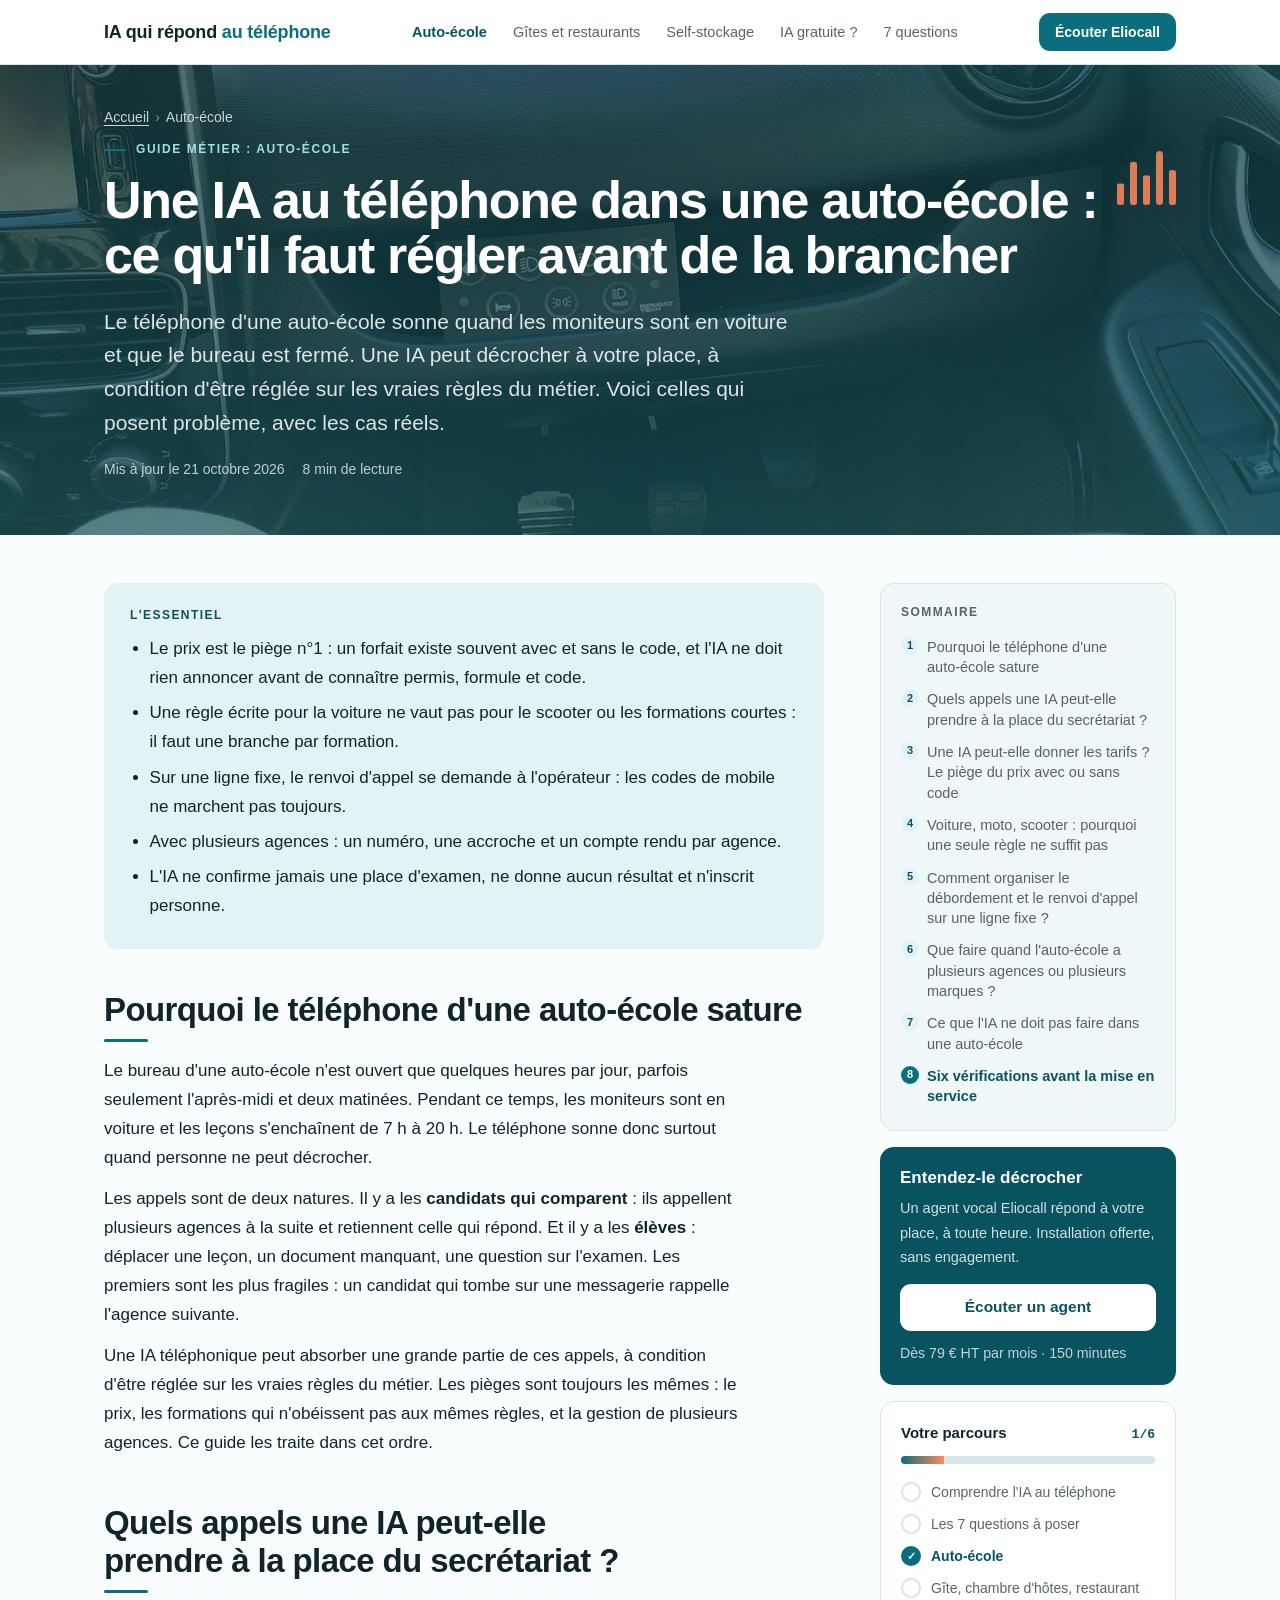
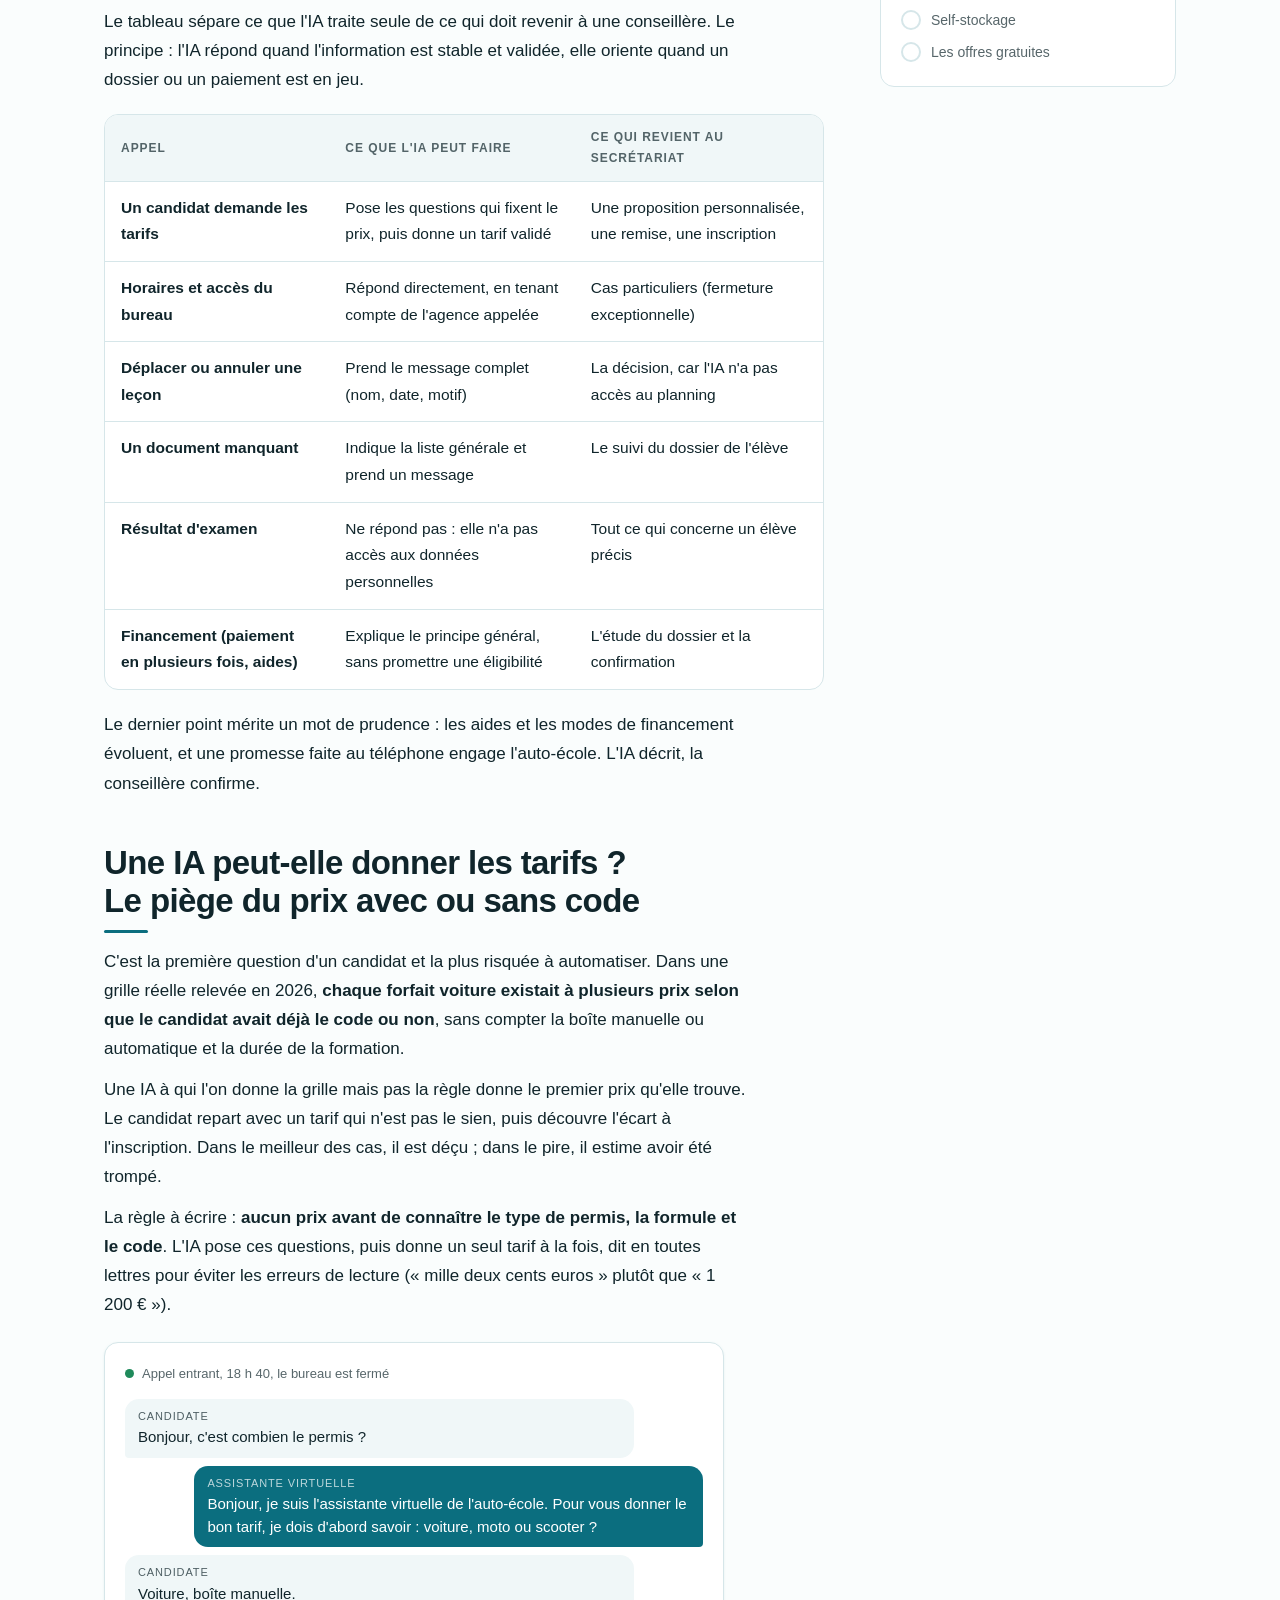
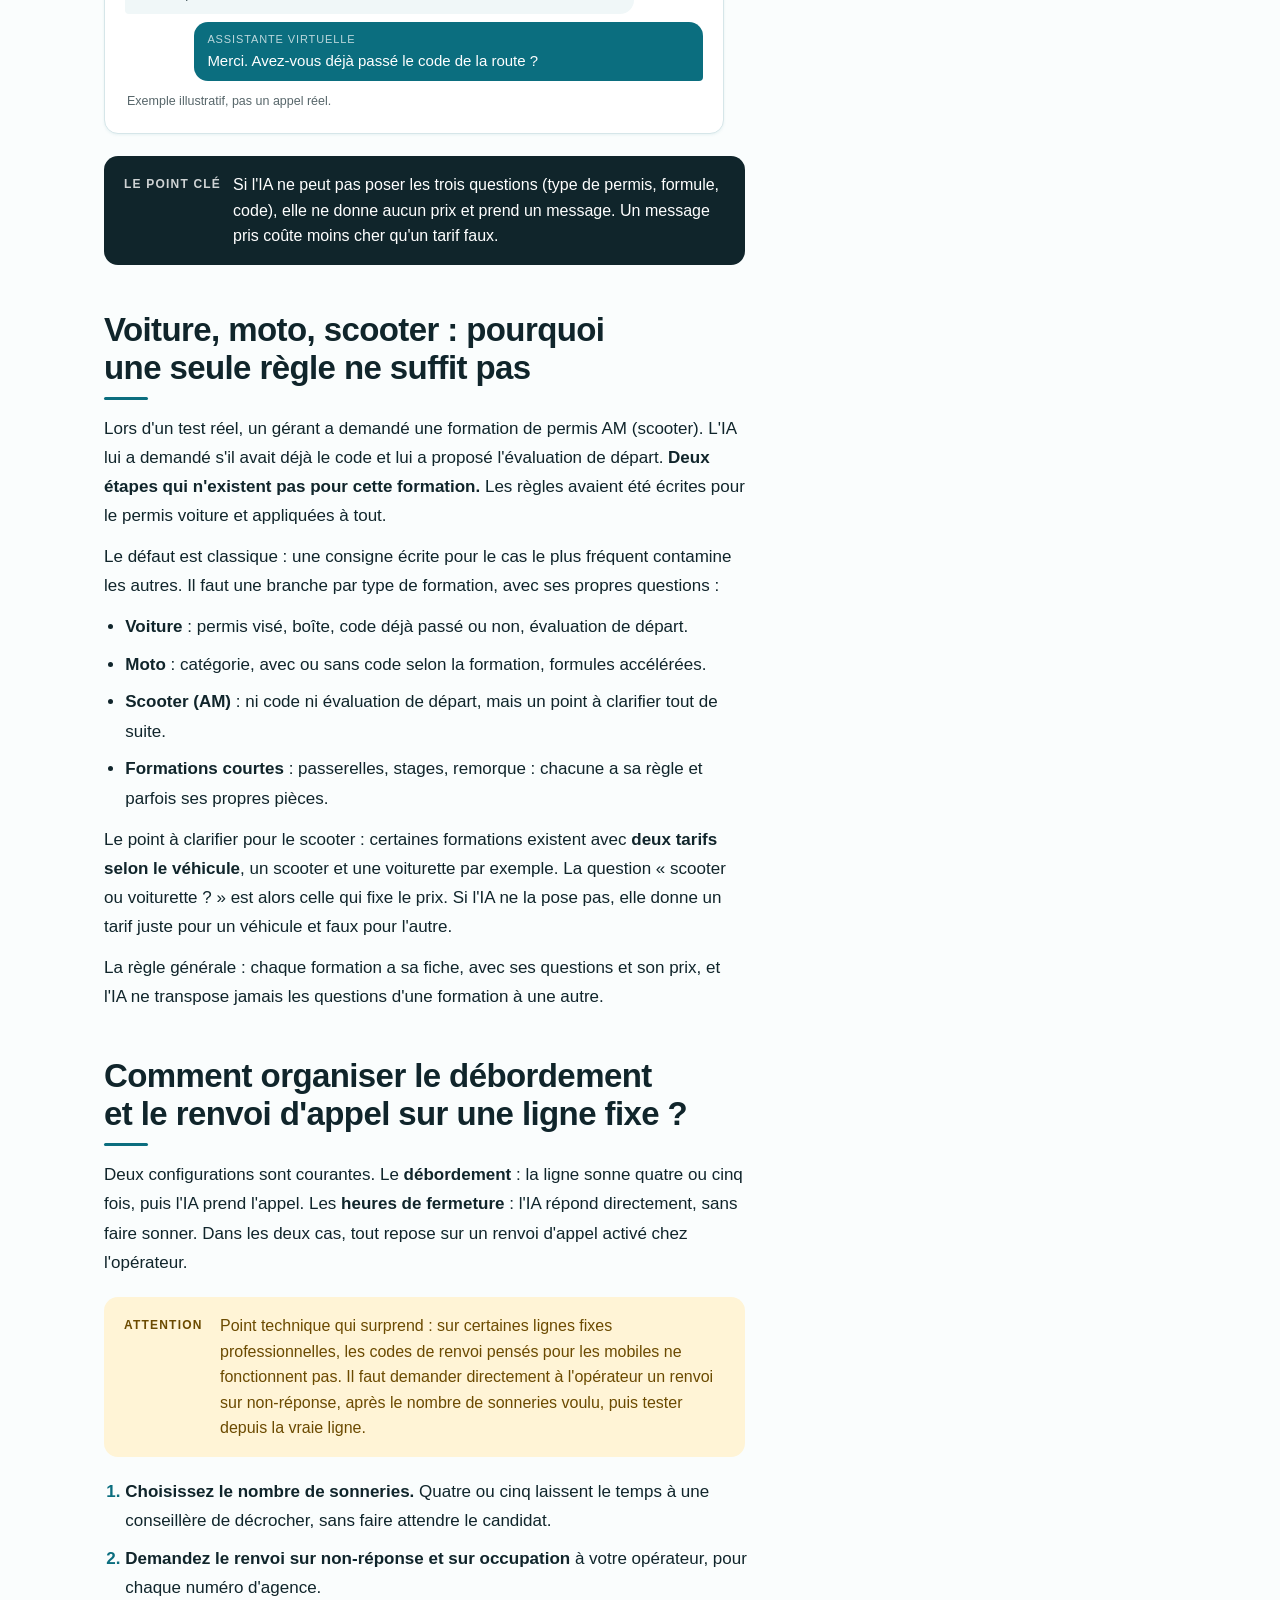
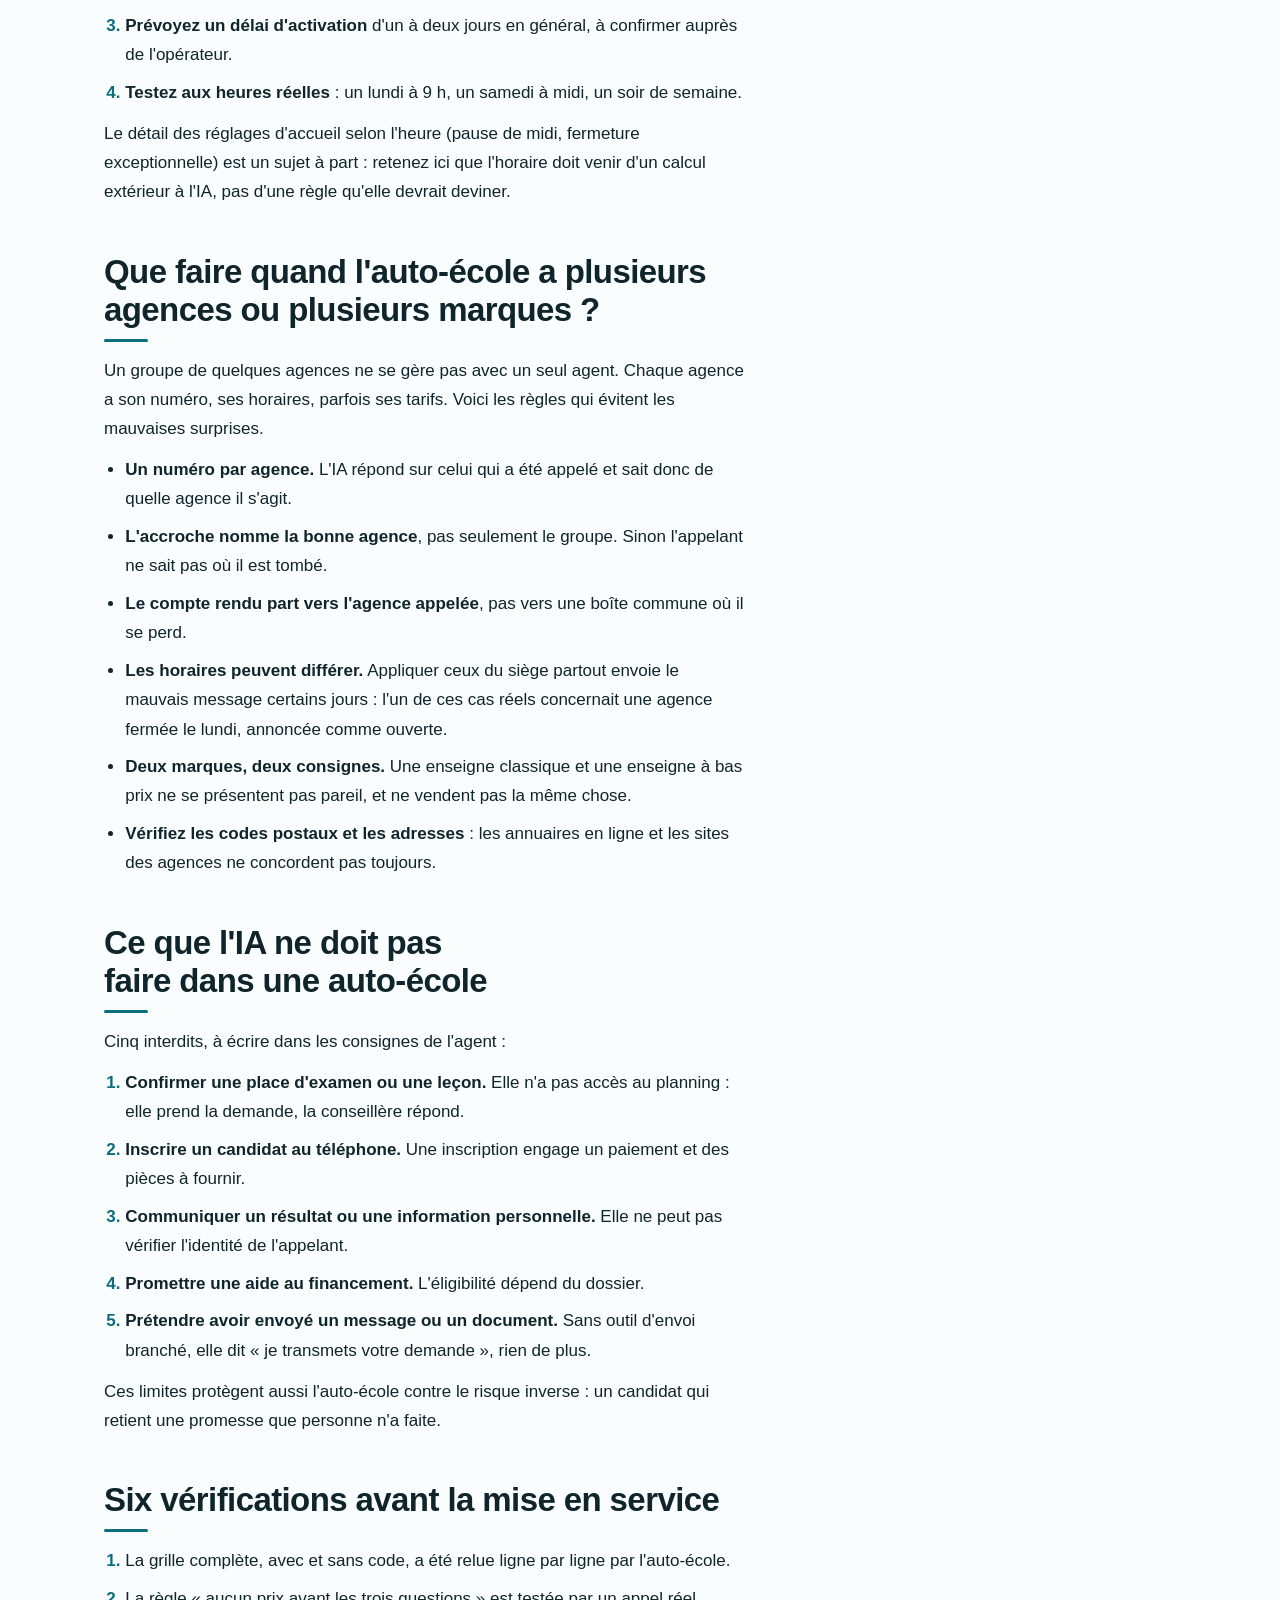
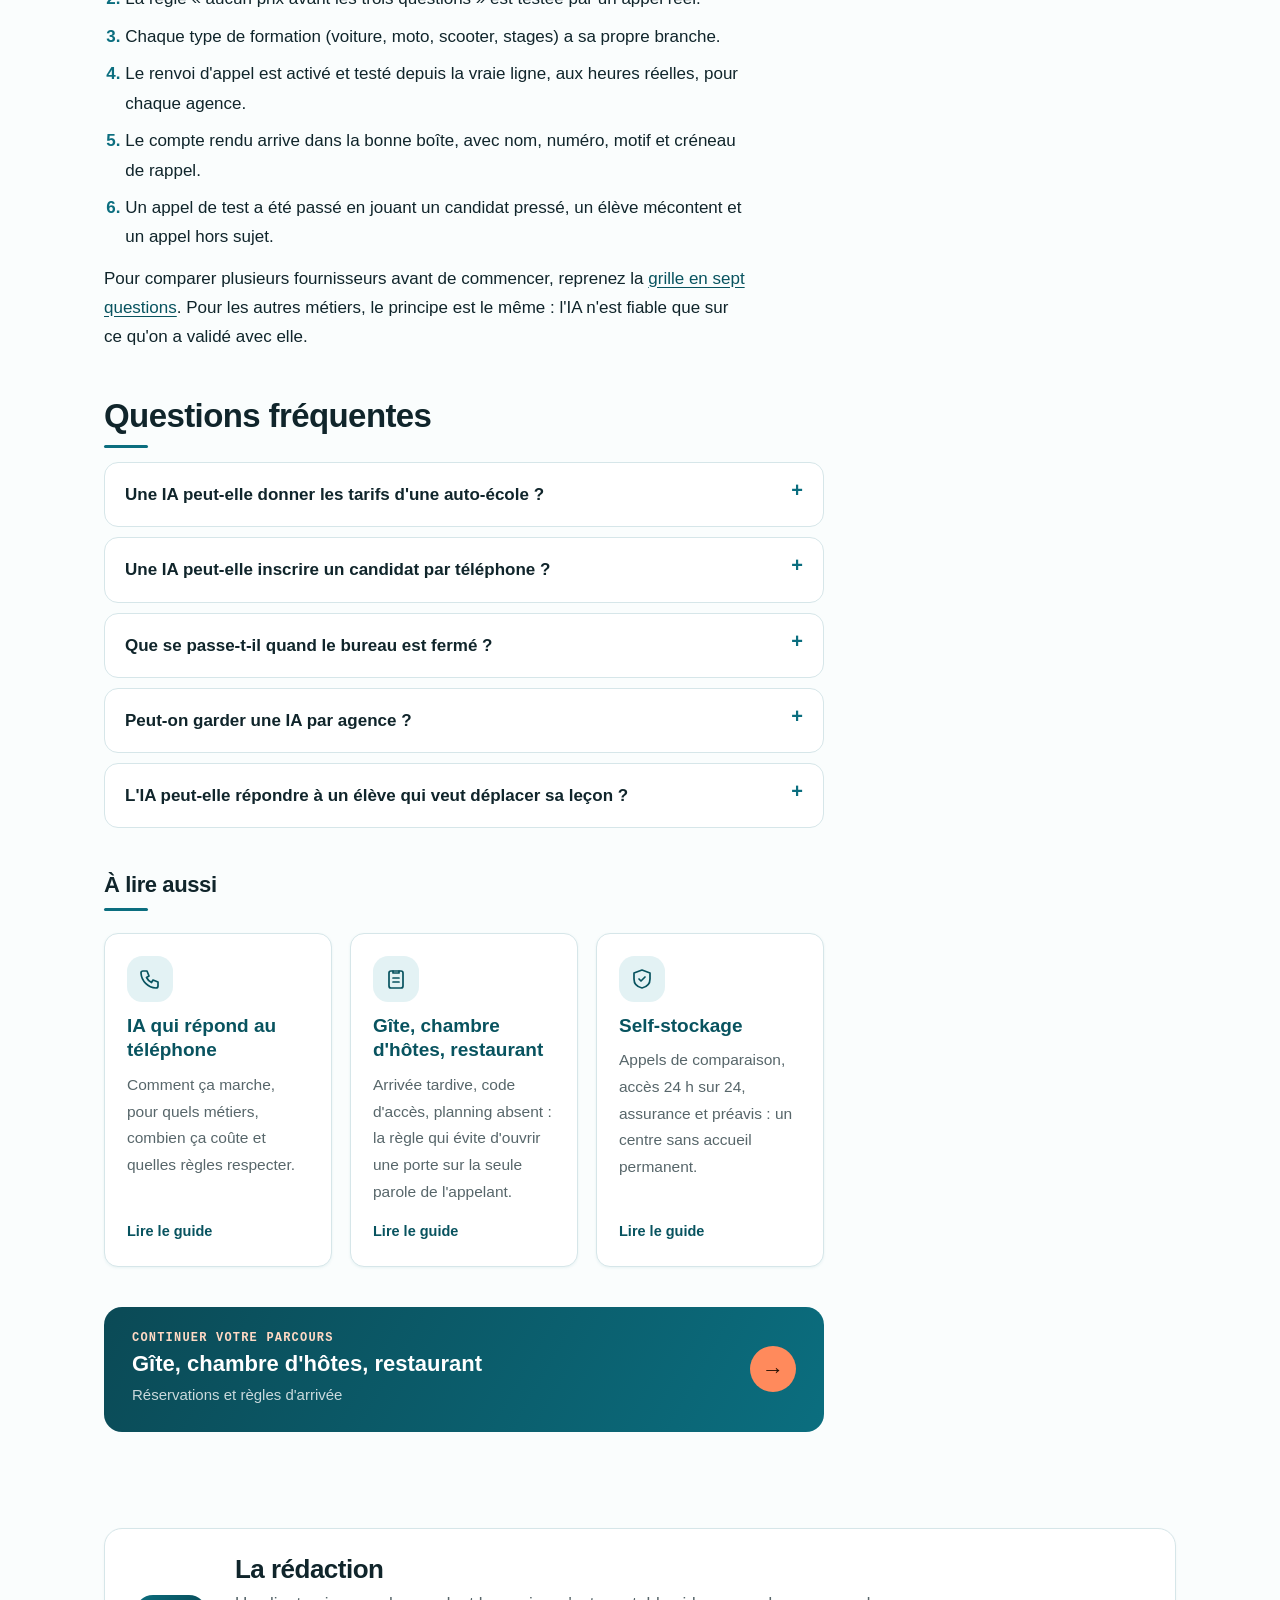
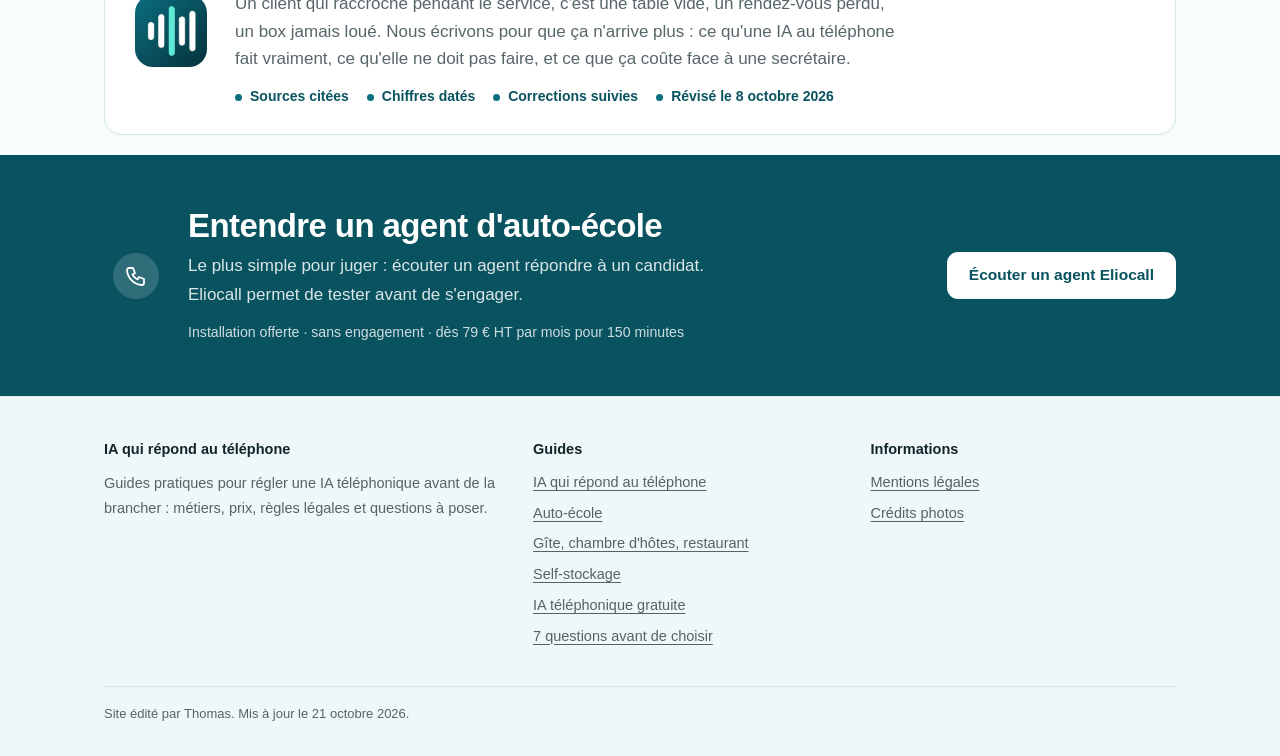
==== auto-ecole/index.html @ 0f215cd6 "Auto-update date 21 octobre 2026" ====
<!doctype html>
<html lang="fr">
<head>
<meta charset="utf-8">
<meta name="viewport" content="width=device-width, initial-scale=1">
<title>IA qui répond au téléphone pour une auto-école : le guide</title>
<meta name="description" content="Ce qu&#x27;une IA téléphonique peut dire et ne doit pas dire dans une auto-école : tarifs avec ou sans code, débordement, renvoi sur ligne fixe, plusieurs agences.">
<link rel="canonical" href="https://ia-qui-repond-au-telephone.eu/auto-ecole/">
<meta property="og:type" content="article">
<meta property="og:locale" content="fr_FR">
<meta property="og:site_name" content="IA qui répond au téléphone">
<meta property="og:title" content="IA qui répond au téléphone pour une auto-école : le guide">
<meta property="og:description" content="Ce qu&#x27;une IA téléphonique peut dire et ne doit pas dire dans une auto-école : tarifs avec ou sans code, débordement, renvoi sur ligne fixe, plusieurs agences.">
<meta property="og:url" content="https://ia-qui-repond-au-telephone.eu/auto-ecole/">
<meta property="og:image" content="https://ia-qui-repond-au-telephone.eu/og-image.png">
<meta property="og:image:width" content="1200">
<meta property="og:image:height" content="630">
<meta property="og:image:alt" content="IA qui répond au téléphone">
<meta name="twitter:card" content="summary_large_image">
<meta name="twitter:image" content="https://ia-qui-repond-au-telephone.eu/og-image.png">
<link rel="icon" href="/favicon.ico" sizes="48x48">
<link rel="icon" href="/favicon.svg" type="image/svg+xml">
<link rel="icon" href="/favicon-48.png" type="image/png" sizes="48x48">
<link rel="apple-touch-icon" href="/apple-touch-icon.png">
<meta name="theme-color" content="#0b6e7f">

<meta http-equiv="Content-Security-Policy" content="default-src 'self'; script-src 'self' 'unsafe-inline'; style-src 'self' 'unsafe-inline'; img-src 'self' data:; base-uri 'self'; form-action 'none'">
<meta name="referrer" content="strict-origin-when-cross-origin">
<script type="application/ld+json">{"@context": "https://schema.org", "@graph": [{"@type": "BreadcrumbList", "itemListElement": [{"@type": "ListItem", "position": 1, "name": "Accueil", "item": "https://ia-qui-repond-au-telephone.eu/"}, {"@type": "ListItem", "position": 2, "name": "Auto-école", "item": "https://ia-qui-repond-au-telephone.eu/auto-ecole/"}]}, {"@type": "Article", "headline": "Une IA au téléphone dans une auto-école : ce qu'il faut régler avant de la brancher", "description": "Ce qu'une IA téléphonique peut dire et ne doit pas dire dans une auto-école : tarifs avec ou sans code, débordement, renvoi sur ligne fixe, plusieurs agences.", "inLanguage": "fr-FR", "datePublished": "2026-10-05", "dateModified": "2026-10-21", "mainEntityOfPage": "https://ia-qui-repond-au-telephone.eu/auto-ecole/", "author": {"@type": "Organization", "name": "IA qui répond au téléphone", "url": "https://ia-qui-repond-au-telephone.eu"}, "publisher": {"@type": "Organization", "name": "IA qui répond au téléphone", "url": "https://ia-qui-repond-au-telephone.eu"}}, {"@type": "FAQPage", "mainEntity": [{"@type": "Question", "name": "Une IA peut-elle donner les tarifs d'une auto-école ?", "acceptedAnswer": {"@type": "Answer", "text": "Oui, si la grille complète lui est fournie et si elle pose d'abord les bonnes questions : type de permis, formule, code déjà passé ou non. Sans ces réponses, elle risque de donner le prix d'un autre forfait."}}, {"@type": "Question", "name": "Une IA peut-elle inscrire un candidat par téléphone ?", "acceptedAnswer": {"@type": "Answer", "text": "Mieux vaut qu'elle ne le fasse pas : une inscription engage un paiement et des pièces à fournir. Elle prend la demande, les coordonnées et un créneau de rappel, et la conseillère finalise."}}, {"@type": "Question", "name": "Que se passe-t-il quand le bureau est fermé ?", "acceptedAnswer": {"@type": "Answer", "text": "L'IA décroche directement hors des heures du bureau, répond aux questions courantes (horaires, formules, mode d'inscription) et laisse un compte rendu par e-mail à l'agence concernée pour rappeler le lendemain."}}, {"@type": "Question", "name": "Peut-on garder une IA par agence ?", "acceptedAnswer": {"@type": "Answer", "text": "Oui, et c'est souvent nécessaire : chaque agence a son numéro, ses horaires et parfois ses tarifs. L'accroche et le compte rendu doivent suivre l'agence réellement appelée."}}, {"@type": "Question", "name": "L'IA peut-elle répondre à un élève qui veut déplacer sa leçon ?", "acceptedAnswer": {"@type": "Answer", "text": "Elle peut prendre sa demande (nom, date, motif), mais pas la valider : elle n'a pas accès au planning des moniteurs. Le secrétariat confirme ensuite."}}]}]}</script>
<link rel="stylesheet" href="/style.css">
<script>(function(){var d=document.documentElement;if(window.matchMedia&&matchMedia("(prefers-reduced-motion: reduce)").matches)return;d.classList.add("i-js");setTimeout(function(){if(!window.__rvok)d.classList.add("i-show")},3500)})();</script>
</head>
<body>
<a class="i-skip" href="#contenu">Aller au contenu</a>
<div class="i-rdp" id="rdp" aria-hidden="true"><i></i></div>
<header class="i-top"><div class="i-wrap"><a class="i-brand" href="/">IA qui répond <span>au téléphone</span></a><nav class="i-nav" aria-label="Navigation"><a href="/auto-ecole/" class="i-cur">Auto-école</a><a href="/hebergement-restaurant/">Gîtes et restaurants</a><a href="/self-stockage/">Self-stockage</a><a href="/ia-telephone-gratuite/">IA gratuite&nbsp;?</a><a href="/questions-avant-de-choisir/">7 questions</a></nav><a class="i-btn i-small" href="https://eliocall.com/?utm_source=ia-qui-repond-au-telephone&amp;utm_medium=guide&amp;utm_campaign=header" rel="nofollow sponsored noopener">Écouter Eliocall</a></div></header>
<main id="contenu">
<div class="i-page-head"><img class="i-pgbg" src="/img/autoecole.jpg" alt="" width="1400" height="933" loading="eager" decoding="async"><div class="i-wrap"><div class="i-eq" aria-hidden="true"><i></i><i></i><i></i><i></i><i></i></div><div class="i-crumbs"><a href="/">Accueil</a><i>›</i>Auto-école</div><div class="i-kicker">Guide métier&nbsp;: auto-école</div><h1>Une IA au téléphone dans une auto-école&nbsp;: ce qu'il faut régler avant de la brancher</h1><p class="i-lead">Le téléphone d'une auto-école sonne quand les moniteurs sont en voiture et que le bureau est fermé. Une IA peut décrocher à votre place, à condition d'être réglée sur les vraies règles du métier. Voici celles qui posent problème, avec les cas réels.</p><div class="i-meta"><span>Mis à jour le 21 octobre 2026</span><span>8 min de lecture</span></div></div></div>
<div class="i-wrap i-layout"><article class="i-doc"><div class="i-summary"><b>L'essentiel</b><ul><li>Le prix est le piège n°1&nbsp;: un forfait existe souvent avec et sans le code, et l'IA ne doit rien annoncer avant de connaître permis, formule et code.</li><li>Une règle écrite pour la voiture ne vaut pas pour le scooter ou les formations courtes&nbsp;: il faut une branche par formation.</li><li>Sur une ligne fixe, le renvoi d'appel se demande à l'opérateur&nbsp;: les codes de mobile ne marchent pas toujours.</li><li>Avec plusieurs agences&nbsp;: un numéro, une accroche et un compte rendu par agence.</li><li>L'IA ne confirme jamais une place d'examen, ne donne aucun résultat et n'inscrit personne.</li></ul></div><section id="pourquoi-le-telephone-sature" class="i-rv"><h2>Pourquoi le téléphone d'une auto-école sature</h2>
<p>Le bureau d'une auto-école n'est ouvert que quelques heures par jour, parfois seulement l'après-midi et deux matinées. Pendant ce temps, les moniteurs sont en voiture et les leçons s'enchaînent de 7 h à 20 h. Le téléphone sonne donc surtout quand personne ne peut décrocher.</p>
<p>Les appels sont de deux natures. Il y a les <strong>candidats qui comparent</strong>&nbsp;: ils appellent plusieurs agences à la suite et retiennent celle qui répond. Et il y a les <strong>élèves</strong>&nbsp;: déplacer une leçon, un document manquant, une question sur l'examen. Les premiers sont les plus fragiles&nbsp;: un candidat qui tombe sur une messagerie rappelle l'agence suivante.</p>
<p>Une IA téléphonique peut absorber une grande partie de ces appels, à condition d'être réglée sur les vraies règles du métier. Les pièges sont toujours les mêmes&nbsp;: le prix, les formations qui n'obéissent pas aux mêmes règles, et la gestion de plusieurs agences. Ce guide les traite dans cet ordre.</p>
</section><section id="quels-appels" class="i-rv"><h2>Quels appels une IA peut-elle prendre à la place du secrétariat&nbsp;?</h2>
<p>Le tableau sépare ce que l'IA traite seule de ce qui doit revenir à une conseillère. Le principe&nbsp;: l'IA répond quand l'information est stable et validée, elle oriente quand un dossier ou un paiement est en jeu.</p>
<div class="i-tablewrap"><table><tr><th>Appel</th><th>Ce que l'IA peut faire</th><th>Ce qui revient au secrétariat</th></tr><tr><td>Un candidat demande les tarifs</td><td>Pose les questions qui fixent le prix, puis donne un tarif validé</td><td>Une proposition personnalisée, une remise, une inscription</td></tr><tr><td>Horaires et accès du bureau</td><td>Répond directement, en tenant compte de l'agence appelée</td><td>Cas particuliers (fermeture exceptionnelle)</td></tr><tr><td>Déplacer ou annuler une leçon</td><td>Prend le message complet (nom, date, motif)</td><td>La décision, car l'IA n'a pas accès au planning</td></tr><tr><td>Un document manquant</td><td>Indique la liste générale et prend un message</td><td>Le suivi du dossier de l'élève</td></tr><tr><td>Résultat d'examen</td><td>Ne répond pas&nbsp;: elle n'a pas accès aux données personnelles</td><td>Tout ce qui concerne un élève précis</td></tr><tr><td>Financement (paiement en plusieurs fois, aides)</td><td>Explique le principe général, sans promettre une éligibilité</td><td>L'étude du dossier et la confirmation</td></tr></table></div>
<p>Le dernier point mérite un mot de prudence&nbsp;: les aides et les modes de financement évoluent, et une promesse faite au téléphone engage l'auto-école. L'IA décrit, la conseillère confirme.</p>
</section><section id="tarifs-avec-ou-sans-code" class="i-rv"><h2>Une IA peut-elle donner les tarifs&nbsp;? Le piège du prix avec ou sans code</h2>
<p>C'est la première question d'un candidat et la plus risquée à automatiser. Dans une grille réelle relevée en 2026, <strong>chaque forfait voiture existait à plusieurs prix selon que le candidat avait déjà le code ou non</strong>, sans compter la boîte manuelle ou automatique et la durée de la formation.</p>
<p>Une IA à qui l'on donne la grille mais pas la règle donne le premier prix qu'elle trouve. Le candidat repart avec un tarif qui n'est pas le sien, puis découvre l'écart à l'inscription. Dans le meilleur des cas, il est déçu&nbsp;; dans le pire, il estime avoir été trompé.</p>
<p>La règle à écrire&nbsp;: <strong>aucun prix avant de connaître le type de permis, la formule et le code</strong>. L'IA pose ces questions, puis donne un seul tarif à la fois, dit en toutes lettres pour éviter les erreurs de lecture («&nbsp;mille deux cents euros&nbsp;» plutôt que «&nbsp;1 200 €&nbsp;»).</p>
<div class="i-callbox" role="img" aria-label="Appel entrant, 18 h 40, le bureau est fermé"><div class="i-bar"><span class="i-dot"></span> Appel entrant, 18 h 40, le bureau est fermé</div><div class="i-msg i-in"><small>Candidate</small>Bonjour, c'est combien le permis&nbsp;?</div><div class="i-msg i-ai"><small>Assistante virtuelle</small>Bonjour, je suis l'assistante virtuelle de l'auto-école. Pour vous donner le bon tarif, je dois d'abord savoir&nbsp;: voiture, moto ou scooter&nbsp;?</div><div class="i-msg i-in"><small>Candidate</small>Voiture, boîte manuelle.</div><div class="i-msg i-ai"><small>Assistante virtuelle</small>Merci. Avez-vous déjà passé le code de la route&nbsp;?</div><p class="i-note">Exemple illustratif, pas un appel réel.</p></div><div class="i-callout i-co-key"><strong>Le point clé</strong><div><p>Si l'IA ne peut pas poser les trois questions (type de permis, formule, code), elle ne donne aucun prix et prend un message. Un message pris coûte moins cher qu'un tarif faux.</p></div></div></section><section id="voiture-moto-scooter" class="i-rv"><h2>Voiture, moto, scooter&nbsp;: pourquoi une seule règle ne suffit pas</h2>
<p>Lors d'un test réel, un gérant a demandé une formation de permis AM (scooter). L'IA lui a demandé s'il avait déjà le code et lui a proposé l'évaluation de départ. <strong>Deux étapes qui n'existent pas pour cette formation.</strong> Les règles avaient été écrites pour le permis voiture et appliquées à tout.</p>
<p>Le défaut est classique&nbsp;: une consigne écrite pour le cas le plus fréquent contamine les autres. Il faut une branche par type de formation, avec ses propres questions&nbsp;:</p>
<ul class="i-clean">
<li><strong>Voiture</strong>&nbsp;: permis visé, boîte, code déjà passé ou non, évaluation de départ.</li>
<li><strong>Moto</strong>&nbsp;: catégorie, avec ou sans code selon la formation, formules accélérées.</li>
<li><strong>Scooter (AM)</strong>&nbsp;: ni code ni évaluation de départ, mais un point à clarifier tout de suite.</li>
<li><strong>Formations courtes</strong>&nbsp;: passerelles, stages, remorque&nbsp;: chacune a sa règle et parfois ses propres pièces.</li>
</ul>
<p>Le point à clarifier pour le scooter&nbsp;: certaines formations existent avec <strong>deux tarifs selon le véhicule</strong>, un scooter et une voiturette par exemple. La question «&nbsp;scooter ou voiturette&nbsp;?&nbsp;» est alors celle qui fixe le prix. Si l'IA ne la pose pas, elle donne un tarif juste pour un véhicule et faux pour l'autre.</p>
<p>La règle générale&nbsp;: chaque formation a sa fiche, avec ses questions et son prix, et l'IA ne transpose jamais les questions d'une formation à une autre.</p>
</section><section id="debordement-et-renvoi" class="i-rv"><h2>Comment organiser le débordement et le renvoi d'appel sur une ligne fixe&nbsp;?</h2>
<p>Deux configurations sont courantes. Le <strong>débordement</strong>&nbsp;: la ligne sonne quatre ou cinq fois, puis l'IA prend l'appel. Les <strong>heures de fermeture</strong>&nbsp;: l'IA répond directement, sans faire sonner. Dans les deux cas, tout repose sur un renvoi d'appel activé chez l'opérateur.</p>
<div class="i-callout i-co-warn"><strong>Attention</strong><div><p>Point technique qui surprend&nbsp;: sur certaines lignes fixes professionnelles, les codes de renvoi pensés pour les mobiles ne fonctionnent pas. Il faut demander directement à l'opérateur un renvoi sur non-réponse, après le nombre de sonneries voulu, puis tester depuis la vraie ligne.</p></div></div>
<ol class="i-rules">
<li><strong>Choisissez le nombre de sonneries.</strong> Quatre ou cinq laissent le temps à une conseillère de décrocher, sans faire attendre le candidat.</li>
<li><strong>Demandez le renvoi sur non-réponse et sur occupation</strong> à votre opérateur, pour chaque numéro d'agence.</li>
<li><strong>Prévoyez un délai d'activation</strong> d'un à deux jours en général, à confirmer auprès de l'opérateur.</li>
<li><strong>Testez aux heures réelles</strong>&nbsp;: un lundi à 9 h, un samedi à midi, un soir de semaine.</li>
</ol>
<p>Le détail des réglages d'accueil selon l'heure (pause de midi, fermeture exceptionnelle) est un sujet à part&nbsp;: retenez ici que l'horaire doit venir d'un calcul extérieur à l'IA, pas d'une règle qu'elle devrait deviner.</p>
</section><section id="plusieurs-agences" class="i-rv"><h2>Que faire quand l'auto-école a plusieurs agences ou plusieurs marques&nbsp;?</h2>
<p>Un groupe de quelques agences ne se gère pas avec un seul agent. Chaque agence a son numéro, ses horaires, parfois ses tarifs. Voici les règles qui évitent les mauvaises surprises.</p>
<ul class="i-clean">
<li><strong>Un numéro par agence.</strong> L'IA répond sur celui qui a été appelé et sait donc de quelle agence il s'agit.</li>
<li><strong>L'accroche nomme la bonne agence</strong>, pas seulement le groupe. Sinon l'appelant ne sait pas où il est tombé.</li>
<li><strong>Le compte rendu part vers l'agence appelée</strong>, pas vers une boîte commune où il se perd.</li>
<li><strong>Les horaires peuvent différer.</strong> Appliquer ceux du siège partout envoie le mauvais message certains jours&nbsp;: l'un de ces cas réels concernait une agence fermée le lundi, annoncée comme ouverte.</li>
<li><strong>Deux marques, deux consignes.</strong> Une enseigne classique et une enseigne à bas prix ne se présentent pas pareil, et ne vendent pas la même chose.</li>
<li><strong>Vérifiez les codes postaux et les adresses</strong>&nbsp;: les annuaires en ligne et les sites des agences ne concordent pas toujours.</li>
</ul>
</section><section id="ce-que-l-ia-ne-fait-pas" class="i-rv"><h2>Ce que l'IA ne doit pas faire dans une auto-école</h2>
<p>Cinq interdits, à écrire dans les consignes de l'agent&nbsp;:</p>
<ol class="i-rules">
<li><strong>Confirmer une place d'examen ou une leçon.</strong> Elle n'a pas accès au planning&nbsp;: elle prend la demande, la conseillère répond.</li>
<li><strong>Inscrire un candidat au téléphone.</strong> Une inscription engage un paiement et des pièces à fournir.</li>
<li><strong>Communiquer un résultat ou une information personnelle.</strong> Elle ne peut pas vérifier l'identité de l'appelant.</li>
<li><strong>Promettre une aide au financement.</strong> L'éligibilité dépend du dossier.</li>
<li><strong>Prétendre avoir envoyé un message ou un document.</strong> Sans outil d'envoi branché, elle dit «&nbsp;je transmets votre demande&nbsp;», rien de plus.</li>
</ol>
<p>Ces limites protègent aussi l'auto-école contre le risque inverse&nbsp;: un candidat qui retient une promesse que personne n'a faite.</p>
</section><section id="verifications" class="i-rv"><h2>Six vérifications avant la mise en service</h2>
<ol class="i-rules">
<li>La grille complète, avec et sans code, a été relue ligne par ligne par l'auto-école.</li>
<li>La règle «&nbsp;aucun prix avant les trois questions&nbsp;» est testée par un appel réel.</li>
<li>Chaque type de formation (voiture, moto, scooter, stages) a sa propre branche.</li>
<li>Le renvoi d'appel est activé et testé depuis la vraie ligne, aux heures réelles, pour chaque agence.</li>
<li>Le compte rendu arrive dans la bonne boîte, avec nom, numéro, motif et créneau de rappel.</li>
<li>Un appel de test a été passé en jouant un candidat pressé, un élève mécontent et un appel hors sujet.</li>
</ol>
<p>Pour comparer plusieurs fournisseurs avant de commencer, reprenez la <a href="/questions-avant-de-choisir/">grille en sept questions</a>. Pour les autres métiers, le principe est le même&nbsp;: l'IA n'est fiable que sur ce qu'on a validé avec elle.</p>
</section><section id="questions" class="i-rv"><h2>Questions fréquentes</h2><details><summary>Une IA peut-elle donner les tarifs d'une auto-école&nbsp;?</summary><p>Oui, si la grille complète lui est fournie et si elle pose d'abord les bonnes questions&nbsp;: type de permis, formule, code déjà passé ou non. Sans ces réponses, elle risque de donner le prix d'un autre forfait.</p></details><details><summary>Une IA peut-elle inscrire un candidat par téléphone&nbsp;?</summary><p>Mieux vaut qu'elle ne le fasse pas&nbsp;: une inscription engage un paiement et des pièces à fournir. Elle prend la demande, les coordonnées et un créneau de rappel, et la conseillère finalise.</p></details><details><summary>Que se passe-t-il quand le bureau est fermé&nbsp;?</summary><p>L'IA décroche directement hors des heures du bureau, répond aux questions courantes (horaires, formules, mode d'inscription) et laisse un compte rendu par e-mail à l'agence concernée pour rappeler le lendemain.</p></details><details><summary>Peut-on garder une IA par agence&nbsp;?</summary><p>Oui, et c'est souvent nécessaire&nbsp;: chaque agence a son numéro, ses horaires et parfois ses tarifs. L'accroche et le compte rendu doivent suivre l'agence réellement appelée.</p></details><details><summary>L'IA peut-elle répondre à un élève qui veut déplacer sa leçon&nbsp;?</summary><p>Elle peut prendre sa demande (nom, date, motif), mais pas la valider&nbsp;: elle n'a pas accès au planning des moniteurs. Le secrétariat confirme ensuite.</p></details></section><div class="i-related"><h2>À lire aussi</h2><div class="i-cards i-cols3"><a class="i-card" href="/"><span class="i-ico" aria-hidden="true"><svg viewBox="0 0 24 24" width="24" height="24" fill="none" stroke="currentColor" stroke-width="1.7" stroke-linecap="round" stroke-linejoin="round"><path d="M5 4h4l2 5-2.5 1.5a11 11 0 0 0 5 5L15 13l5 2v4a2 2 0 0 1-2 2A16 16 0 0 1 3 6a2 2 0 0 1 2-2z"/></svg></span><h3>IA qui répond au téléphone</h3><p>Comment ça marche, pour quels métiers, combien ça coûte et quelles règles respecter.</p><span class="i-more">Lire le guide</span></a><a class="i-card" href="/hebergement-restaurant/"><span class="i-ico" aria-hidden="true"><svg viewBox="0 0 24 24" width="24" height="24" fill="none" stroke="currentColor" stroke-width="1.7" stroke-linecap="round" stroke-linejoin="round"><rect x="5" y="4" width="14" height="17" rx="2"/><path d="M9 4v2h6V4M9 11h6M9 15h6"/></svg></span><h3>Gîte, chambre d'hôtes, restaurant</h3><p>Arrivée tardive, code d'accès, planning absent&nbsp;: la règle qui évite d'ouvrir une porte sur la seule parole de l'appelant.</p><span class="i-more">Lire le guide</span></a><a class="i-card" href="/self-stockage/"><span class="i-ico" aria-hidden="true"><svg viewBox="0 0 24 24" width="24" height="24" fill="none" stroke="currentColor" stroke-width="1.7" stroke-linecap="round" stroke-linejoin="round"><path d="M12 3l8 3v6c0 5-3.5 8-8 9-4.5-1-8-4-8-9V6z"/><path d="M9 12l2 2 4-4"/></svg></span><h3>Self-stockage</h3><p>Appels de comparaison, accès 24 h sur 24, assurance et préavis&nbsp;: un centre sans accueil permanent.</p><span class="i-more">Lire le guide</span></a></div></div><div id="nx-box" hidden></div></article><aside class="i-side"><nav class="i-toc" aria-label="Sommaire"><b>Sommaire</b><ol><li><a href="#pourquoi-le-telephone-sature">Pourquoi le téléphone d'une auto-école sature</a></li><li><a href="#quels-appels">Quels appels une IA peut-elle prendre à la place du secrétariat&nbsp;?</a></li><li><a href="#tarifs-avec-ou-sans-code">Une IA peut-elle donner les tarifs&nbsp;? Le piège du prix avec ou sans code</a></li><li><a href="#voiture-moto-scooter">Voiture, moto, scooter&nbsp;: pourquoi une seule règle ne suffit pas</a></li><li><a href="#debordement-et-renvoi">Comment organiser le débordement et le renvoi d'appel sur une ligne fixe&nbsp;?</a></li><li><a href="#plusieurs-agences">Que faire quand l'auto-école a plusieurs agences ou plusieurs marques&nbsp;?</a></li><li><a href="#ce-que-l-ia-ne-fait-pas">Ce que l'IA ne doit pas faire dans une auto-école</a></li><li><a href="#verifications">Six vérifications avant la mise en service</a></li></ol></nav><div class="i-sidecta"><b>Entendez-le décrocher</b><p>Un agent vocal Eliocall répond à votre place, à toute heure. Installation offerte, sans engagement.</p><a class="i-btn" href="https://eliocall.com/?utm_source=ia-qui-repond-au-telephone&utm_medium=guide&utm_campaign=ecouter#hero-form" rel="nofollow sponsored noopener">Écouter un agent</a><small style="display:block;margin-top:10px;opacity:.75">Dès 79 € HT par mois · 150 minutes</small></div><div id="jr-box" hidden></div></aside></div>
<section class="i-rdn" id="redaction"><div class="i-wrap"><div class="i-rdc"><img class="i-rdm" src="/icon-192.png" alt="" width="72" height="72" loading="lazy" decoding="async"><div><h2>La rédaction</h2><p>Un client qui raccroche pendant le service, c'est une table vide, un rendez-vous perdu, un box jamais loué. Nous écrivons pour que ça n'arrive plus&nbsp;: ce qu'une IA au téléphone fait vraiment, ce qu'elle ne doit pas faire, et ce que ça coûte face à une secrétaire.</p><ul><li>Sources citées</li><li>Chiffres datés</li><li>Corrections suivies</li><li>Révisé le 8 octobre 2026</li></ul></div></div></div></section>
<div class="i-band"><div class="i-wrap"><div><div class="i-rg" aria-hidden="true"><span></span><span></span><span></span><b><svg viewBox="0 0 24 24" width="24" height="24" fill="none" stroke="#fff" stroke-width="1.8" stroke-linecap="round" stroke-linejoin="round"><path d="M5 4h4l2 5-2.5 1.5a11 11 0 0 0 5 5L15 13l5 2v4a2 2 0 0 1-2 2A16 16 0 0 1 3 6a2 2 0 0 1 2-2z"/></svg></b></div><div><h2>Entendre un agent d'auto-école</h2><p>Le plus simple pour juger&nbsp;: écouter un agent répondre à un candidat. Eliocall permet de tester avant de s'engager.</p><small style="display:block;margin-top:10px;opacity:.8">Installation offerte · sans engagement · dès 79 € HT par mois pour 150 minutes</small></div></div><a class="i-btn" href="https://eliocall.com/?utm_source=ia-qui-repond-au-telephone&amp;utm_medium=guide&amp;utm_campaign=auto-ecole" rel="nofollow sponsored noopener">Écouter un agent Eliocall</a></div></div>
</main>
<footer class="i-foot"><div class="i-wrap"><div><b>IA qui répond <span>au téléphone</span></b><p>Guides pratiques pour régler une IA téléphonique avant de la brancher&nbsp;: métiers, prix, règles légales et questions à poser.</p></div><div><b>Guides</b><ul><li><a href="/">IA qui répond au téléphone</a></li><li><a href="/auto-ecole/">Auto-école</a></li><li><a href="/hebergement-restaurant/">Gîte, chambre d'hôtes, restaurant</a></li><li><a href="/self-stockage/">Self-stockage</a></li><li><a href="/ia-telephone-gratuite/">IA téléphonique gratuite</a></li><li><a href="/questions-avant-de-choisir/">7 questions avant de choisir</a></li></ul></div><div><b>Informations</b><ul><li><a href="/mentions-legales/">Mentions légales</a></li><li><a href="/mentions-legales/#credits-photos">Crédits photos</a></li></ul></div><div class="i-small">Site édité par Thomas. Mis à jour le 21 octobre 2026.</div></div></footer>
<script>(function(){var P="i-",d=document;if(window.matchMedia&&matchMedia("(prefers-reduced-motion: reduce)").matches)return;window.__rvok=1;
var rd=d.getElementById("rdp"),bar=rd&&rd.firstElementChild,top=d.querySelector("."+P+"top"),tk=false;
function onS(){tk=false;var h=d.documentElement,max=h.scrollHeight-h.clientHeight,y=window.pageYOffset||h.scrollTop;if(bar&&max>0)bar.style.transform="scaleX("+Math.min(1,y/max)+")";if(top){if(y>8)top.classList.add(P+"sc");else top.classList.remove(P+"sc")}}
window.addEventListener("scroll",function(){if(!tk){tk=true;requestAnimationFrame(onS)}},{passive:true});onS();
var ap=[].slice.call(d.querySelectorAll("[data-ap]"));if("IntersectionObserver" in window){var ao=new IntersectionObserver(function(es){es.forEach(function(e){if(e.isIntersecting)e.target.removeAttribute("data-off");else e.target.setAttribute("data-off","1")})},{rootMargin:"80px"});ap.forEach(function(el){ao.observe(el)})}
var rv=[].slice.call(d.querySelectorAll("."+P+"rv"));
if("IntersectionObserver" in window){var io=new IntersectionObserver(function(es){es.forEach(function(e){if(e.isIntersecting){e.target.classList.add(P+"in");io.unobserve(e.target)}})},{threshold:.06,rootMargin:"0px 0px -5% 0px"});rv.forEach(function(el){io.observe(el)})}else{rv.forEach(function(el){el.classList.add(P+"in")})}
var links=[].slice.call(d.querySelectorAll("."+P+"toc a")),map={};links.forEach(function(a){map[a.getAttribute("href").slice(1)]=a});
if("IntersectionObserver" in window&&links.length){var so=new IntersectionObserver(function(es){es.forEach(function(e){if(e.isIntersecting){links.forEach(function(a){a.classList.remove(P+"act")});var a=map[e.target.id];if(a)a.classList.add(P+"act")}})},{rootMargin:"-18% 0px -70% 0px"});[].slice.call(d.querySelectorAll("."+P+"doc section[id]")).forEach(function(x){so.observe(x)})}
})();</script>

<div id="stk" role="complementary" aria-label="Écouter un agent vocal"><a href="https://eliocall.com/?utm_source=ia-qui-repond-au-telephone&utm_medium=guide&utm_campaign=ecouter#hero-form" rel="nofollow sponsored noopener"><span class="i-w" aria-hidden="true"><i></i><i></i><i></i><i></i></span><span><b>Entendre un agent vocal Eliocall</b><small>Démonstration sur eliocall.com</small></span></a><button type="button" id="stk-x" aria-label="Masquer">×</button></div>
<script>(function(){
var $=function(i){return document.getElementById(i)},KS="ia-seen-v1",KR="ia-last-v1",CUR=location.pathname.replace(/index\.html$/,""),J=[["/", "Comprendre l'IA au téléphone", "Fonctionnement, limites, coût"], ["/questions-avant-de-choisir/", "Les 7 questions à poser", "Avant de choisir un fournisseur"], ["/auto-ecole/", "Auto-école", "Inscriptions, rendez-vous, forfaits"], ["/hebergement-restaurant/", "Gîte, chambre d'hôtes, restaurant", "Réservations et règles d'arrivée"], ["/self-stockage/", "Self-stockage", "Disponibilités, contrats, accès"], ["/ia-telephone-gratuite/", "Les offres gratuites", "Ce qui existe, où sont les limites"]],HEAR="https://eliocall.com/?utm_source=ia-qui-repond-au-telephone&utm_medium=guide&utm_campaign=ecouter#hero-form";
var seen={};try{seen=JSON.parse(localStorage.getItem(KS)||"{}")}catch(e){}seen[CUR]=1;try{localStorage.setItem(KS,JSON.stringify(seen))}catch(e){}
function n(){return J.filter(function(x){return seen[x[0]]}).length}
/* parcours dans la colonne latérale */
var jr=$("jr-box");if(jr){var h=document.createElement("h4"),t=document.createElement("strong");t.textContent="Votre parcours";var c=document.createElement("span");c.textContent=n()+"/"+J.length;h.appendChild(t);h.appendChild(c);jr.appendChild(h);
var pr=document.createElement("div");pr.setAttribute("data-pr","");var bar=document.createElement("i");pr.appendChild(bar);jr.appendChild(pr);var ol=document.createElement("ol");
J.forEach(function(x,i){var li=document.createElement("li"),a=document.createElement("a");a.href=x[0];if(x[0]===CUR)a.setAttribute("aria-current","page");if(seen[x[0]])a.setAttribute("data-seen","1");var em=document.createElement("em");em.textContent=seen[x[0]]?"✓":(i+1);a.appendChild(em);a.appendChild(document.createTextNode(x[1]));li.appendChild(a);ol.appendChild(li)});jr.appendChild(ol);jr.hidden=false;setTimeout(function(){bar.style.width=Math.round(100*n()/J.length)+"%"},60)}
/* badges « déjà lu » sur les cartes */
[].slice.call(document.querySelectorAll("a[href^='/']")).forEach(function(a){var p=a.getAttribute("href").split("#")[0];if(a.className&&/card/.test(a.className)){a.setAttribute("data-card","");if(seen[p]&&p!==CUR)a.setAttribute("data-seen","1")}});
/* suite de lecture */
var nx=$("nx-box");if(nx){var idx=-1;J.forEach(function(x,i){if(x[0]===CUR)idx=i});var nxt=null;for(var k=1;k<=J.length;k++){var c2=J[(idx+k)%J.length];if(!seen[c2[0]]){nxt=c2;break}}
var a=document.createElement("a");if(nxt){a.href=nxt[0];a.innerHTML="<div><small>Continuer votre parcours</small><strong></strong><span></span></div><b>→</b>";a.querySelector("strong").textContent=nxt[1];a.querySelector("span").textContent=nxt[2]}
else{a.href=HEAR;a.rel="nofollow sponsored noopener";a.innerHTML="<div><small>Parcours terminé</small><strong>Passez de la théorie à l'écoute</strong><span>Entendez un agent vocal Eliocall répondre à votre place.</span></div><b>→</b>"}
nx.appendChild(a);nx.hidden=false}
/* bouton flottant */
var stk=$("stk");try{if(sessionStorage.getItem("ia-stk-x"))stk.hidden=true}catch(e){}
$("stk-x").addEventListener("click",function(){stk.hidden=true;try{sessionStorage.setItem("ia-stk-x","1")}catch(e){}});
function onScroll(){var y=window.pageYOffset,max=document.documentElement.scrollHeight-innerHeight;var tt=$("rs-toast");if(tt&&y>300)tt.removeAttribute("data-show");if(y>700&&y<max-420)stk.setAttribute("data-show","");else stk.removeAttribute("data-show")}
window.addEventListener("scroll",function(){requestAnimationFrame(onScroll)},{passive:true});onScroll();
/* reprendre la lecture */
var secs=[].slice.call(document.querySelectorAll("section[id]")).filter(function(s){return s.id!=="demo"&&s.querySelector("h2")}),tk=0;
function save(){var best=null;secs.forEach(function(s){var r=s.getBoundingClientRect();if(r.top<innerHeight*.45)best=s});if(!best||window.pageYOffset<500)return;try{localStorage.setItem(KR,JSON.stringify({p:CUR,id:best.id,h:best.querySelector("h2").textContent.replace(/\s+/g," ").trim(),t:Date.now()}))}catch(e){}}
window.addEventListener("scroll",function(){clearTimeout(tk);tk=setTimeout(save,700)},{passive:true});
try{var last=JSON.parse(localStorage.getItem(KR)||"null");if(last&&Date.now()-last.t<14*864e5&&window.pageYOffset<200&&!location.hash){var tg=last.p===CUR?document.getElementById(last.id):null;if(last.p!==CUR||tg){var ts=document.createElement("div");ts.id="rs-toast";ts.setAttribute("role","status");var p=document.createElement("p");p.textContent=(last.p===CUR?"Reprendre à « ":"Reprendre votre lecture : « ")+last.h.slice(0,70)+" »";ts.appendChild(p);
var go=document.createElement(last.p===CUR?"button":"a");go.textContent="Reprendre";if(last.p===CUR){go.type="button";go.addEventListener("click",function(){tg.scrollIntoView({behavior:"smooth",block:"start"});ts.removeAttribute("data-show")})}else{go.href=last.p+"#"+last.id}ts.appendChild(go);
var no=document.createElement("button");no.type="button";no.setAttribute("data-no","");no.textContent="Non merci";no.addEventListener("click",function(){ts.removeAttribute("data-show");try{localStorage.removeItem(KR)}catch(e){}});ts.appendChild(no);document.body.appendChild(ts);setTimeout(function(){ts.setAttribute("data-show","")},1400);setTimeout(function(){ts.removeAttribute("data-show")},14000)}}}catch(e){}
})();</script>

</body>
</html>
---- style.css ----
:root{--bg:#fafdfd;--surface:#f0f7f8;--ink:#10252b;--ink-2:rgba(16,37,43,.7);--line:#d6e6e9;--accent:#0b6e7f;--accent-deep:#08535f;--accent-soft:#e3f2f4;--on-accent:#fff;--r:14px;--shadow:0 1px 3px rgba(11,110,127,.08);--warn-bg:#fff4d6;--warn-ink:#6b4a00;--ok:#1f8a5b}
*{box-sizing:border-box}
html{scroll-behavior:smooth;-webkit-text-size-adjust:100%}
body{margin:0;background:var(--bg);color:var(--ink);font-family:-apple-system,BlinkMacSystemFont,"SF Pro Text","Segoe UI",Roboto,"Helvetica Neue",Arial,sans-serif;font-size:17px;line-height:1.72}
h1,h2,h3,.i-brand{font-family:-apple-system,BlinkMacSystemFont,"SF Pro Display","Segoe UI",Roboto,"Helvetica Neue",Arial,sans-serif;color:var(--ink)}
a{color:var(--accent-deep);text-underline-offset:3px}
a:focus-visible,summary:focus-visible,.i-btn:focus-visible{outline:3px solid var(--accent);outline-offset:3px;border-radius:6px}
.i-skip{position:absolute;left:-9999px}.i-skip:focus{left:12px;top:12px;background:#fff;padding:8px 12px;z-index:50}
.i-wrap{max-width:1120px;margin:0 auto;padding:0 24px}
.i-top{position:sticky;top:0;z-index:30;background:rgba(255,255,255,.94);backdrop-filter:saturate(1.4) blur(8px);border-bottom:1px solid var(--line)}
.i-top .i-wrap{display:flex;align-items:center;justify-content:space-between;gap:16px;min-height:64px}
.i-brand{font-weight:800;font-size:18px;letter-spacing:-.01em;text-decoration:none;color:var(--ink)}
.i-brand span{color:var(--accent)}
.i-nav{display:flex;align-items:center;gap:6px;flex-wrap:wrap}
.i-nav a{font-size:14.5px;text-decoration:none;color:var(--ink-2);padding:8px 10px;border-radius:8px}
.i-nav a:hover{background:var(--accent-soft);color:var(--accent-deep)}
.i-nav a.i-cur{color:var(--accent-deep);font-weight:700}
.i-btn{display:inline-block;background:var(--accent);color:var(--on-accent);font-weight:700;text-decoration:none;border-radius:calc(var(--r) * .8);padding:12px 20px;font-size:15.5px;line-height:1.2;border:2px solid var(--accent)}
.i-btn:hover{background:var(--accent-deep);border-color:var(--accent-deep)}
.i-btn.i-ghost{background:transparent;color:var(--accent-deep)}
.i-btn.i-ghost:hover{background:var(--accent-soft)}
.i-btn.i-small{padding:9px 14px;font-size:14px;white-space:nowrap}
.i-kicker{text-transform:uppercase;letter-spacing:.13em;font-size:12px;font-weight:800;color:var(--accent-deep)}
h1{font-size:clamp(32px,4.8vw,52px);line-height:1.07;letter-spacing:-.025em;margin:.25em 0 .4em;text-wrap:balance}
h2{font-size:clamp(25px,3vw,33px);line-height:1.15;letter-spacing:-.018em;margin:0 0 14px;text-wrap:balance}
h3{font-size:19px;line-height:1.3;margin:0 0 6px}
p{margin:.65em 0;max-width:68ch}
.i-lead{font-size:clamp(18px,2vw,21px);color:var(--ink-2);max-width:60ch;line-height:1.6;margin:0}
.i-hero{padding:56px 0 44px;background:radial-gradient(900px 380px at 88% -8%,#d3ecf0 0,rgba(211,236,240,0) 62%),linear-gradient(180deg,#f1f9fa,#fafdfd);}
.i-hero .i-wrap{display:grid;grid-template-columns:1.08fr .92fr;gap:48px;align-items:center}
.i-hero .i-acts{display:flex;gap:12px;flex-wrap:wrap;margin-top:26px}
.i-trust{display:flex;gap:18px;flex-wrap:wrap;margin-top:24px;font-size:14px;color:var(--ink-2)}
.i-trust span::before{content:"";display:inline-block;width:7px;height:7px;border-radius:50%;background:var(--accent);margin-right:8px;vertical-align:middle}
.i-art svg{width:100%;height:auto;display:block;border-radius:calc(var(--r) * 1.6);overflow:hidden}
.i-page-head{padding:34px 0 8px}
.i-page-head .i-wrap{max-width:1120px}
.i-crumbs{font-size:14px;color:var(--ink-2);margin-bottom:10px}
.i-crumbs a{color:var(--ink-2)}.i-crumbs i{font-style:normal;margin:0 6px;opacity:.6}
.i-meta{display:flex;gap:6px 18px;flex-wrap:wrap;margin-top:18px;font-size:14px;color:var(--ink-2)}
.i-layout{display:grid;grid-template-columns:minmax(0,1fr) 296px;gap:56px;align-items:start;padding-top:36px;padding-bottom:40px}
.i-doc{min-width:0;max-width:780px}
.i-doc section{margin:0 0 46px;scroll-margin-top:84px}
.i-doc section:last-of-type{margin-bottom:24px}
.i-side{position:sticky;top:86px;display:grid;gap:16px}
.i-toc{border:1px solid var(--line);border-radius:var(--r);padding:18px 20px;background:var(--surface)}
.i-toc b{display:block;font-size:12px;text-transform:uppercase;letter-spacing:.12em;color:var(--ink-2);margin-bottom:8px}
.i-toc ol{list-style:none;margin:0;padding:0;counter-reset:t}
.i-toc li{counter-increment:t;margin:0}
.i-toc a{display:block;padding:6px 0 6px 26px;position:relative;font-size:14.5px;line-height:1.4;color:var(--ink-2);text-decoration:none}
.i-toc a::before{content:counter(t);position:absolute;left:0;top:6px;width:18px;height:18px;border-radius:50%;background:var(--accent-soft);color:var(--accent-deep);font-size:11px;font-weight:800;display:grid;place-items:center}
.i-toc a:hover{color:var(--accent-deep)}
.i-sidecta{border-radius:var(--r);background:var(--accent-deep);color:#fff;padding:20px}
.i-sidecta b{display:block;font-size:17px;line-height:1.3;margin-bottom:6px;font-family:-apple-system,BlinkMacSystemFont,"SF Pro Display","Segoe UI",Roboto,"Helvetica Neue",Arial,sans-serif}
.i-sidecta p{font-size:14.5px;color:rgba(255,255,255,.82);margin:.3em 0 14px}
.i-sidecta .i-btn{background:#fff;color:var(--accent-deep);border-color:#fff;width:100%;text-align:center}
.i-summary{background:var(--accent-soft);border-radius:var(--r);padding:22px 26px;margin:0 0 42px}
.i-summary b{display:block;font-size:12px;text-transform:uppercase;letter-spacing:.12em;color:var(--accent-deep);margin-bottom:8px}
.i-summary ul{margin:0;padding-left:1.15em}.i-summary li{margin:.35em 0}
ul.i-clean,ol.i-rules{padding-left:1.25em;margin:.7em 0;max-width:68ch}
ul.i-clean li,ol.i-rules li{margin:.5em 0}
ol.i-rules li::marker{color:var(--accent);font-weight:800}
.i-callout{display:flex;gap:12px;border-radius:var(--r);padding:16px 20px;margin:20px 0;max-width:72ch;font-size:16px;line-height:1.6}
.i-callout strong{flex:0 0 auto;font-size:12px;text-transform:uppercase;letter-spacing:.1em;padding-top:3px;min-width:84px}
.i-callout p{margin:0}
.i-co-tip{background:var(--accent-soft)}.i-co-tip strong{color:var(--accent-deep)}
.i-co-warn{background:var(--warn-bg);color:var(--warn-ink)}
.i-co-key{background:var(--ink);color:#fff}.i-co-key strong{color:#fff;opacity:.8}.i-co-key a{color:#fff}
.i-steps{list-style:none;margin:24px 0;padding:0;counter-reset:s;max-width:72ch}
.i-steps li{counter-increment:s;position:relative;padding:0 0 26px 58px}
.i-steps li::before{content:counter(s);position:absolute;left:0;top:0;width:38px;height:38px;border-radius:50%;background:var(--accent);color:#fff;font-weight:800;display:grid;place-items:center;z-index:1}
.i-steps li::after{content:"";position:absolute;left:18px;top:42px;bottom:4px;width:2px;background:var(--line)}
.i-steps li:last-child::after{display:none}.i-steps li:last-child{padding-bottom:0}
.i-steps p{margin:.2em 0}
.i-tablewrap{overflow-x:auto;border:1px solid var(--line);border-radius:var(--r);background:#fff;margin:20px 0}
table{border-collapse:collapse;width:100%;min-width:560px;font-size:15.5px;font-variant-numeric:tabular-nums}
th{text-align:left;background:var(--surface);font-size:12px;letter-spacing:.08em;text-transform:uppercase;padding:12px 16px;color:var(--ink-2)}
td{padding:13px 16px;border-top:1px solid var(--line);vertical-align:top}
td:first-child{font-weight:600}
.i-cards{display:grid;gap:18px;margin:22px 0}
.i-cols2{grid-template-columns:repeat(2,1fr)}.i-cols3{grid-template-columns:repeat(3,1fr)}
.i-card{display:flex;flex-direction:column;background:#fff;border:1px solid var(--line);border-radius:var(--r);padding:22px;color:var(--ink);text-decoration:none;box-shadow:var(--shadow);transition:transform .15s,border-color .15s}
a.i-card:hover{transform:translateY(-3px);border-color:var(--accent)}
.i-card h3{color:var(--accent-deep)}.i-card p{font-size:15.5px;color:var(--ink-2);margin:.2em 0 0}
.i-card .i-more{margin-top:auto;padding-top:14px;font-weight:700;font-size:14.5px;color:var(--accent-deep)}
details{border:1px solid var(--line);border-radius:var(--r);background:#fff;padding:2px 20px;margin:10px 0}
summary{cursor:pointer;font-weight:700;padding:15px 0;list-style:none;font-size:17px}
summary::-webkit-details-marker{display:none}
summary::after{content:"+";float:right;color:var(--accent);font-weight:800;font-size:20px;line-height:1}
details[open] summary::after{content:"\2212"}
details p{margin:0 0 16px}
.i-callbox{background:#fff;border:1px solid var(--line);border-radius:var(--r);padding:20px;max-width:620px;margin:22px 0;box-shadow:var(--shadow)}
.i-bar{display:flex;align-items:center;gap:8px;font-size:13px;color:var(--ink-2);margin-bottom:14px}
.i-dot{width:9px;height:9px;border-radius:50%;background:var(--ok);display:inline-block}
.i-msg{max-width:88%;padding:9px 13px;border-radius:14px;margin:8px 0;font-size:15px;line-height:1.5}
.i-msg small{display:block;font-size:11px;opacity:.72;text-transform:uppercase;letter-spacing:.08em;margin-bottom:2px}
.i-msg.i-in{background:var(--surface);border-bottom-left-radius:4px}
.i-msg.i-ai{background:var(--accent);color:#fff;margin-left:auto;border-bottom-right-radius:4px}
.i-note{font-size:12.5px;color:var(--ink-2);margin:10px 2px 0}
.i-keypad{display:grid;grid-template-columns:repeat(3,52px);gap:8px;margin:14px 0}
.i-keypad span{display:grid;place-items:center;height:44px;border:1px solid var(--line);border-radius:calc(var(--r) * .5);font-family:ui-monospace,"SF Mono",Menlo,Consolas,monospace;font-weight:700;background:var(--surface)}
.i-keypad span.i-on{background:var(--accent);color:#fff;border-color:var(--accent)}
.i-author{display:flex;gap:18px;align-items:flex-start;border:1px solid var(--line);border-radius:var(--r);padding:22px;margin:44px 0 0;background:var(--surface)}
.i-avatar{flex:0 0 56px;width:56px;height:56px;border-radius:50%;background:var(--accent-deep);color:#fff;display:grid;place-items:center;font-weight:800;letter-spacing:.04em;font-family:-apple-system,BlinkMacSystemFont,"SF Pro Display","Segoe UI",Roboto,"Helvetica Neue",Arial,sans-serif}
.i-author b{display:block;font-size:17px}.i-author em{font-style:normal;color:var(--ink-2);font-size:14px}
.i-author p{font-size:15px;margin:.5em 0 0;color:var(--ink-2)}
.i-related{margin:44px 0 0}
.i-related h2{font-size:22px}
.i-band{margin:12px 0 0;background:var(--accent-deep);color:#fff;padding:52px 0}
.i-band .i-wrap{display:flex;gap:28px;align-items:center;justify-content:space-between;flex-wrap:wrap}
.i-band h2{color:#fff;margin:0 0 6px}.i-band p{color:rgba(255,255,255,.85);margin:0;max-width:56ch}
.i-band .i-btn{background:#fff;color:var(--accent-deep);border-color:#fff}
.i-band .i-btn:hover{background:var(--accent-soft)}
.i-foot{border-top:1px solid var(--line);background:var(--surface);padding:40px 0 30px;font-size:14.5px;color:var(--ink-2)}
.i-foot .i-wrap{display:grid;grid-template-columns:1.3fr 1fr 1fr;gap:32px}
.i-foot b{color:var(--ink);display:block;margin-bottom:8px}
.i-foot ul{list-style:none;margin:0;padding:0}.i-foot li{margin:.4em 0}
.i-foot a{color:var(--ink-2)}
.i-foot .i-small{grid-column:1/-1;border-top:1px solid var(--line);padding-top:16px;font-size:13px}
@media (max-width:980px){
 .i-layout{grid-template-columns:1fr;gap:8px}.i-side{position:static;order:-1}.i-sidecta{display:none}
 .i-hero .i-wrap{grid-template-columns:1fr;gap:28px}.i-hero{padding:36px 0 28px}.i-art{max-width:520px}
 .i-foot .i-wrap{grid-template-columns:1fr}
}
@media (max-width:720px){
 .i-top .i-wrap{flex-wrap:wrap;padding-top:10px;padding-bottom:10px}.i-nav{gap:2px}.i-nav a{font-size:13.5px;padding:6px 8px}
 .i-cols2,.i-cols3{grid-template-columns:1fr}.i-callout{flex-direction:column;gap:4px}.i-author{flex-direction:column}
 body{font-size:16.5px}.i-btn.i-small{display:none}
}

[hidden]{display:none!important}
.i-tool{border:1px solid var(--line);border-radius:var(--r);background:var(--surface);padding:24px;margin:24px 0;max-width:780px}
.i-tool h3{margin:0 0 4px;font-size:20px}
.i-tl{color:var(--ink-2);font-size:15px;margin:0 0 18px;max-width:64ch}
.i-tgrid{display:grid;grid-template-columns:repeat(2,minmax(0,1fr));gap:14px 18px}
.i-tgrid .i-wide{grid-column:1/-1}
.i-field label{display:block;font-weight:700;font-size:14px;margin-bottom:5px}
.i-field input,.i-field select,.i-field textarea{width:100%;font:inherit;font-size:16px;padding:10px 12px;border:1px solid var(--line);border-radius:calc(var(--r) * .6);background:#fff;color:var(--ink)}
.i-field textarea{min-height:130px;resize:vertical;line-height:1.5}
.i-field input:focus,.i-field select:focus,.i-field textarea:focus{outline:3px solid var(--accent-soft);border-color:var(--accent)}
.i-field small{display:block;color:var(--ink-2);font-size:12.5px;margin-top:4px;line-height:1.4}
.i-field input[type=range]{padding:0;accent-color:var(--accent)}
.i-res{margin-top:18px;background:#fff;border:1px solid var(--line);border-left:4px solid var(--accent);border-radius:calc(var(--r) * .7);padding:16px 18px}
.i-res .i-big{font-size:30px;font-weight:800;line-height:1.15;color:var(--accent-deep);font-variant-numeric:tabular-nums}
.i-res .i-big small{font-size:14px;font-weight:600;color:var(--ink-2)}
.i-res .i-row{display:flex;justify-content:space-between;gap:14px;padding:7px 0;border-top:1px solid var(--line);font-size:15px;font-variant-numeric:tabular-nums}
.i-res .i-row:first-of-type{margin-top:8px}
.i-res .i-row b{text-align:right}
.i-verdict{display:inline-block;font-weight:800;font-size:13px;border-radius:999px;padding:3px 12px;margin:2px 0}
.i-verdict[data-v="ok"]{background:#d9f2e6;color:#0e6b43}
.i-verdict[data-v="mid"]{background:var(--warn-bg);color:var(--warn-ink)}
.i-verdict[data-v="bad"]{background:#fde2e2;color:#a31b1b}
.i-out{white-space:pre-wrap;background:#fff;border:1px dashed var(--accent);border-radius:calc(var(--r) * .7);padding:14px 16px;font-size:17px;margin-top:16px;line-height:1.55}
.i-tbtns{display:flex;gap:10px;flex-wrap:wrap;margin-top:14px}
.i-tbtns button,.i-cp{font:inherit;font-weight:700;font-size:14.5px;padding:9px 16px;border-radius:calc(var(--r) * .7);border:2px solid var(--accent);background:var(--accent);color:#fff;cursor:pointer}
.i-tbtns button.i-ghost,.i-cp{background:transparent;color:var(--accent-deep)}
.i-tbtns button:hover,.i-cp:hover{background:var(--accent-deep);color:#fff;border-color:var(--accent-deep)}
.i-cp{padding:5px 12px;font-size:13px;white-space:nowrap}
.i-codes{width:100%;min-width:0;border-collapse:collapse;margin-top:14px;background:#fff;border:1px solid var(--line)}
.i-codes td{padding:10px 12px;border-top:1px solid var(--line);font-size:14.5px}
.i-codes code{font-family:ui-monospace,"SF Mono",Menlo,Consolas,monospace;font-size:14.5px;font-weight:700;color:var(--accent-deep);word-break:break-all}
.i-chk{list-style:none;margin:6px 0 0;padding:0}
.i-chk li{display:flex;gap:12px;align-items:flex-start;padding:9px 0;border-top:1px solid var(--line);font-size:15.5px;line-height:1.5}
.i-chk input{margin-top:4px;width:18px;height:18px;flex:0 0 auto;accent-color:var(--accent)}
.i-chk h4{margin:18px 0 2px;font-size:15px;color:var(--accent-deep)}
.i-prog{height:10px;border-radius:99px;background:var(--line);overflow:hidden;margin:8px 0 2px}
.i-prog i{display:block;height:100%;background:var(--accent);width:0;transition:width .2s}
.i-grid7{width:100%;min-width:640px;border-collapse:collapse;background:#fff}
.i-grid7 th,.i-grid7 td{padding:9px 10px;border-top:1px solid var(--line);font-size:14.5px;text-align:left}
.i-grid7 select,.i-grid7 input{font:inherit;font-size:15px;padding:6px 8px;border:1px solid var(--line);border-radius:6px;background:#fff;width:100%}
@media (max-width:720px){.i-tgrid{grid-template-columns:1fr}.i-tool{padding:18px}.i-codes,.i-codes tbody{display:block}.i-codes tr{display:block;padding:10px 12px;border-top:1px solid var(--line)}.i-codes tr:first-child{border-top:0}.i-codes td{display:block;border:0;padding:3px 0}}
@media print{.i-top,.i-side,.i-band,.i-foot,.i-tbtns{display:none!important}.i-layout{display:block}}
@media (prefers-reduced-motion:reduce){html{scroll-behavior:auto}.i-card{transition:none}}


.i-ico{width:46px;height:46px;border-radius:calc(var(--r) * 1.1);background:var(--accent-soft);color:var(--accent-deep);display:grid;place-items:center;margin-bottom:12px}
.i-toc a.i-act{color:var(--accent-deep);font-weight:700}
.i-toc a.i-act::before{background:var(--accent);color:#fff}
.i-top.i-sc{box-shadow:0 6px 18px rgba(20,20,40,.07)}
.i-rdp{position:fixed;top:0;left:0;right:0;height:3px;z-index:60;pointer-events:none}
.i-rdp i{display:block;height:100%;background:var(--accent);transform:scaleX(0);transform-origin:left}
.i-page-head .i-wrap{position:relative}
.i-eq{position:absolute;right:24px;top:46px;display:flex;gap:6px;align-items:flex-end;height:54px}
.i-eq i{display:block;width:7px;height:100%;border-radius:4px;background:var(--accent);transform-origin:bottom;opacity:.85}
.i-eq i:nth-child(1){transform:scaleY(.4)}.i-eq i:nth-child(2){transform:scaleY(.8)}.i-eq i:nth-child(3){transform:scaleY(.55)}.i-eq i:nth-child(4){transform:scaleY(1)}.i-eq i:nth-child(5){transform:scaleY(.65)}
.i-hero{position:relative;overflow:hidden}
.i-wvx{position:absolute;left:0;right:0;bottom:-1px;height:46px;overflow:hidden;pointer-events:none}
.i-wvx svg{display:block;width:200%;height:100%}
.i-rg{position:relative;flex:0 0 64px;width:64px;height:64px;display:grid;place-items:center}
.i-rg span{position:absolute;inset:0;border-radius:50%;border:2px solid rgba(255,255,255,.55);opacity:0}
.i-rg b{position:relative;width:46px;height:46px;border-radius:50%;background:rgba(255,255,255,.16);display:grid;place-items:center}
.i-band .i-wrap>div:first-child{display:flex;gap:20px;align-items:center}
@media (max-width:980px){.i-eq{display:none}}
@media (max-width:560px){.i-rg{display:none}}
@media print{.i-rv{opacity:1!important;transform:none!important}.i-rdp,.i-eq,.i-wvx{display:none!important}}
@media (prefers-reduced-motion:no-preference){
@keyframes up{from{opacity:0;transform:translateY(16px)}to{opacity:1;transform:none}}
@keyframes flt{0%,100%{transform:translateY(0)}50%{transform:translateY(-9px)}}
@keyframes eqa{0%{transform:scaleY(.25)}100%{transform:scaleY(1)}}
@keyframes wvm{to{transform:translateX(-50%)}}
@keyframes rgx{0%{transform:scale(.7);opacity:.7}100%{transform:scale(1.55);opacity:0}}
.i-hero .i-wrap>div:first-child>div:first-child{animation:up .6s cubic-bezier(.2,.7,.2,1) both}
.i-hero .i-wrap>div:first-child>.i-acts{animation:up .7s .15s cubic-bezier(.2,.7,.2,1) both}
.i-hero .i-wrap>div:first-child>.i-trust{animation:up .7s .3s cubic-bezier(.2,.7,.2,1) both}
.i-art svg{animation:flt 9s ease-in-out infinite}
.i-eq i{animation:eqa 1.15s ease-in-out infinite alternate}
.i-eq i:nth-child(2){animation-duration:.9s;animation-delay:.15s}.i-eq i:nth-child(3){animation-duration:1.3s;animation-delay:.3s}.i-eq i:nth-child(4){animation-duration:1s;animation-delay:.05s}.i-eq i:nth-child(5){animation-duration:1.2s;animation-delay:.4s}
.i-wvx svg{animation:wvm 26s linear infinite}
.i-rg span{animation:rgx 2.6s ease-out infinite}.i-rg span:nth-child(2){animation-delay:.85s}.i-rg span:nth-child(3){animation-delay:1.7s}
.i-btn,.i-cp{transition:transform .15s,background .15s,color .15s}.i-btn:hover{transform:translateY(-2px)}
.i-js .i-rv{opacity:0;transform:translateY(20px);transition:opacity .65s ease,transform .65s cubic-bezier(.2,.7,.2,1)}
.i-js .i-rv.i-in,.i-js.i-show .i-rv{opacity:1;transform:none}
.i-js .i-rv .i-card,.i-js .i-rv .i-steps li,.i-js .i-rv .i-msg,.i-js .i-rv .i-callout{opacity:0;transform:translateY(14px);transition:opacity .55s ease,transform .55s cubic-bezier(.2,.7,.2,1)}
.i-js .i-rv.i-in .i-card,.i-js .i-rv.i-in .i-steps li,.i-js .i-rv.i-in .i-msg,.i-js .i-rv.i-in .i-callout,.i-js.i-show .i-rv .i-card,.i-js.i-show .i-rv .i-steps li,.i-js.i-show .i-rv .i-msg,.i-js.i-show .i-rv .i-callout{opacity:1;transform:none}
.i-js .i-rv.i-in .i-card:nth-child(2),.i-js .i-rv.i-in .i-steps li:nth-child(2){transition-delay:.1s}.i-js .i-rv.i-in .i-card:nth-child(3),.i-js .i-rv.i-in .i-steps li:nth-child(3){transition-delay:.2s}
.i-js .i-rv.i-in .i-card:nth-child(4),.i-js .i-rv.i-in .i-steps li:nth-child(4){transition-delay:.3s}.i-js .i-rv.i-in .i-card:nth-child(5),.i-js .i-rv.i-in .i-steps li:nth-child(5){transition-delay:.4s}
.i-js .i-rv.i-in .i-card:nth-child(6),.i-js .i-rv.i-in .i-steps li:nth-child(6){transition-delay:.5s}.i-js .i-rv.i-in .i-steps li:nth-child(7){transition-delay:.6s}.i-js .i-rv.i-in .i-steps li:nth-child(8){transition-delay:.7s}
.i-js .i-rv.i-in .i-msg:nth-child(3){transition-delay:.45s}.i-js .i-rv.i-in .i-msg:nth-child(4){transition-delay:.9s}.i-js .i-rv.i-in .i-msg:nth-child(5){transition-delay:1.35s}.i-js .i-rv.i-in .i-msg:nth-child(6){transition-delay:1.8s}
}


.i-ls{padding:84px 0}
.i-ls.i-lsalt{background:var(--surface)}
.i-lsw{display:grid;grid-template-columns:minmax(0,5fr) minmax(0,7fr);gap:20px 72px;align-items:start}
.i-ls h2{position:sticky;top:96px;font-size:clamp(28px,3.4vw,44px);line-height:1.08;letter-spacing:-.025em}
.i-lsb>*:first-child{margin-top:0}
.i-lsfull .i-lsw{grid-template-columns:minmax(0,1fr);gap:8px}.i-lsb{min-width:0}
.i-lsfull h2{position:static}
.i-lsb .i-tablewrap{margin-top:8px}
@media (max-width:980px){.i-lsw{grid-template-columns:minmax(0,1fr)}.i-ls h2{position:static}.i-ls{padding:52px 0}}
[data-ap][data-off] *{animation-play-state:paused!important}


@media (prefers-reduced-motion:no-preference){
@keyframes eqp{0%{transform:scaleY(.45)}100%{transform:scaleY(1.12)}}
@keyframes dshf{to{stroke-dashoffset:-11}}
@keyframes ringp{0%,100%{transform:scale(.97);opacity:.55}50%{transform:scale(1.035);opacity:1}}
@keyframes bobv{0%,100%{transform:translateY(0)}50%{transform:translateY(-7px)}}
@keyframes wvp{0%,100%{opacity:.18}45%{opacity:1}}
@keyframes spin{to{transform:rotate(360deg)}}
@keyframes drf{0%,100%{transform:translateX(0)}50%{transform:translateX(-14px)}}
@keyframes k5{0%,100%{transform:scale(1)}50%{transform:scale(1.07)}}
.i-eqb{transform-box:fill-box;transform-origin:center;animation:eqp 1.1s ease-in-out infinite alternate}
}
@media (prefers-reduced-motion:no-preference){.i-ring{transform-box:fill-box;transform-origin:center;animation:ringp 4s ease-in-out infinite}.i-r2{animation-delay:.6s}.i-r3{animation-delay:1.2s}.i-fl{animation:bobv 6s ease-in-out infinite}.i-fl2{animation-delay:1.4s;animation-duration:7s}.i-fl3{animation-delay:.7s;animation-duration:8s}}


.i-rdn{padding:56px 0 8px}
.i-rdn .i-rdc{display:grid;grid-template-columns:auto 1fr;gap:22px 28px;align-items:center;background:#fff;border:1px solid var(--line);border-radius:18px;padding:26px 30px;box-shadow:0 1px 3px rgba(0,0,0,.04)}
.i-rdn .i-rdm{width:72px;height:72px;border-radius:18px;display:block}
.i-rdn h2{margin:0 0 6px;font-size:clamp(20px,2.2vw,26px);letter-spacing:-.02em}
.i-rdn p{margin:0;max-width:70ch;color:var(--ink-2);line-height:1.6}
.i-rdn ul{list-style:none;margin:12px 0 0;padding:0;display:flex;flex-wrap:wrap;gap:8px 18px;font-size:14px;font-weight:700;color:var(--accent-deep)}
.i-rdn li::before{content:"";display:inline-block;width:7px;height:7px;border-radius:50%;background:var(--accent);margin-right:8px;vertical-align:middle}
.i-rdn a.i-rdl{display:inline-block;margin-top:12px;font-weight:800;text-decoration:none;color:var(--accent-deep);border-bottom:2px solid var(--accent)}
@media (max-width:640px){.i-rdn .i-rdc{grid-template-columns:1fr;padding:22px 20px}.i-rdn .i-rdm{width:56px;height:56px;border-radius:14px}}

.i-hp{position:relative;color:#fff;overflow:hidden;background:#06333c;isolation:isolate}
.i-hp .i-hpi{position:absolute;inset:0;width:100%;height:100%;object-fit:cover;object-position:50% 40%;z-index:-2}
.i-hp::before{content:"";position:absolute;inset:0;z-index:-1;background:linear-gradient(90deg,#06333c 0%,rgba(6,51,60,.9) 34%,rgba(6,51,60,.55) 62%,rgba(6,51,60,.18) 100%)}
.i-hp .i-wrap{display:grid;grid-template-columns:1.05fr .95fr;gap:36px;align-items:center;padding-top:84px;padding-bottom:128px}
.i-hp .i-hk{display:inline-block;font-size:13px;font-weight:700;letter-spacing:.12em;text-transform:uppercase;color:#9fe0ea;margin-bottom:6px}
.i-hp h1{color:#fff;font-size:clamp(33px,4.2vw,52px);line-height:1.08;letter-spacing:-.03em;margin:.3em 0 .45em;text-wrap:balance;font-weight:700}
.i-hp .i-hl{color:rgba(255,255,255,.86);font-size:clamp(17px,1.7vw,20px);line-height:1.62;max-width:54ch;margin:0}
.i-hp .i-hacts{display:flex;gap:12px;flex-wrap:wrap;margin-top:30px}
.i-hp .i-hb1{display:inline-block;background:#ff8a5c;color:#2b1305;font-weight:800;text-decoration:none;border-radius:12px;padding:14px 26px;font-size:16px;border:2px solid #ff8a5c}
.i-hp .i-hb1:hover{filter:brightness(1.08)}
.i-hp .i-hb2{display:inline-block;color:#fff;font-weight:700;text-decoration:none;border-radius:12px;padding:14px 26px;font-size:16px;border:2px solid rgba(255,255,255,.5);background:rgba(255,255,255,.06)}
.i-hp .i-hb2:hover{background:rgba(255,255,255,.16)}
.i-hp .i-hsub{margin:14px 0 0;font-size:14px;color:rgba(255,255,255,.72)}.i-hp .i-hsub a{color:#9fe0ea}
.i-hp .i-htr{display:flex;gap:8px 22px;flex-wrap:wrap;margin-top:24px;font-size:14px;color:rgba(255,255,255,.78)}
.i-hp .i-htr span::before{content:"";display:inline-block;width:7px;height:7px;border-radius:50%;background:#ff8a5c;margin-right:8px;vertical-align:middle}
.i-hcall{background:#fff;color:var(--ink);border-radius:18px;padding:16px 18px 14px;box-shadow:0 26px 60px rgba(0,0,0,.4);max-width:380px;margin-left:auto;width:100%}
.i-hcall .i-ht{display:flex;justify-content:space-between;align-items:center;font-size:12.5px;font-weight:800;letter-spacing:.06em;text-transform:uppercase;color:var(--accent-deep);margin-bottom:10px}
.i-hcall .i-ht b{font-size:12.5px;letter-spacing:0;background:var(--accent-soft);border-radius:999px;padding:2px 10px}
.i-hcall .i-hm{margin:0 0 8px;padding:9px 12px;border-radius:12px;font-size:14px;line-height:1.42}
.i-hcall .i-hm.i-u{background:var(--accent);color:#fff;margin-left:34px;border-bottom-right-radius:4px}
.i-hcall .i-hm.i-a{background:var(--accent-soft);color:var(--ink);margin-right:34px;border-bottom-left-radius:4px}
.i-hcall .i-hd{display:flex;align-items:center;gap:8px;margin-top:10px;padding-top:10px;border-top:1px solid var(--line);font-size:13px;font-weight:700;color:var(--ink)}
.i-hcall .i-hd i{width:18px;height:18px;border-radius:50%;background:#ff8a5c;display:inline-block;flex:0 0 18px}
.i-hgrid{display:grid;grid-template-columns:1fr 1fr;gap:12px;max-width:470px;margin-left:auto;width:100%}
.i-hgrid a{position:relative;display:block;border-radius:16px;overflow:hidden;aspect-ratio:4/3.3;text-decoration:none;color:#fff;box-shadow:0 18px 40px rgba(0,0,0,.35)}
.i-hgrid a:nth-child(2n){margin-top:26px}.i-hgrid a:nth-child(2n+1){margin-top:-6px}
.i-hgrid img{position:absolute;inset:0;width:100%;height:100%;object-fit:cover;transition:transform .5s ease}
.i-hgrid a:hover img{transform:scale(1.05)}
.i-hgrid a::after{content:"";position:absolute;inset:0;background:linear-gradient(180deg,transparent 35%,rgba(6,51,60,.88))}
.i-hgrid span{position:absolute;left:12px;right:12px;bottom:10px;z-index:1;font-size:13.5px;font-weight:700;line-height:1.3}
.i-hgrid small{display:block;font-weight:500;opacity:.85;font-size:12.5px;margin-top:2px}
.i-hwave{position:absolute;left:0;right:0;bottom:-1px;height:54px;overflow:hidden;pointer-events:none}
.i-hwave svg{display:block;width:100%;height:100%}
.i-pfig{margin:0 0 26px}
.i-pfig img{display:block;width:100%;height:auto;border-radius:16px;aspect-ratio:16/9;object-fit:cover}
.i-pfig figcaption{font-size:13.5px;color:var(--ink-2);margin-top:8px}
.i-pstrip{display:grid;grid-template-columns:repeat(3,minmax(0,1fr));gap:14px;margin:6px 0 10px}
.i-pstrip figure{margin:0}
.i-pstrip img{display:block;width:100%;aspect-ratio:4/3;object-fit:cover;border-radius:14px}
.i-pstrip figcaption{font-size:13.5px;color:var(--ink-2);margin-top:7px;line-height:1.4}
.i-pcards{display:grid;grid-template-columns:repeat(4,minmax(0,1fr));gap:14px;margin:6px 0 10px}
.i-pcards a{display:block;text-decoration:none;color:var(--ink);background:#fff;border:1px solid var(--line);border-radius:16px;overflow:hidden;transition:transform .25s ease,box-shadow .25s ease}
.i-pcards a:hover{transform:translateY(-4px);box-shadow:0 16px 34px rgba(0,0,0,.12)}
.i-pcards img{display:block;width:100%;aspect-ratio:4/3;object-fit:cover}
.i-pcards b{display:block;padding:12px 14px 2px;font-size:16px}
.i-pcards span{display:block;padding:0 14px 14px;font-size:14px;color:var(--ink-2);line-height:1.4}
.i-pgbg{position:absolute;inset:0;width:100%;height:100%;object-fit:cover;opacity:.3}
.i-page-head{position:relative;overflow:hidden}
.i-page-head .i-wrap{position:relative}
@media (max-width:980px){
 .i-hp .i-wrap{grid-template-columns:1fr;padding-top:52px;padding-bottom:104px}
 .i-hp::before{background:linear-gradient(180deg,rgba(6,51,60,.92),rgba(6,51,60,.78))}
 .i-hcall,.i-hgrid{margin-left:0;max-width:none}
 .i-pstrip{grid-template-columns:1fr}.i-pcards{grid-template-columns:repeat(2,minmax(0,1fr))}
}
@media (max-width:560px){.i-hgrid a:nth-child(n){margin-top:0}.i-pcards{grid-template-columns:1fr}.i-hp .i-hb1,.i-hp .i-hb2{width:100%;text-align:center}}
@media (prefers-reduced-motion:no-preference){
@keyframes hkb{0%{transform:scale(1.02)}100%{transform:scale(1.09)}}
@keyframes hmi{0%,3%{opacity:0;transform:translateY(10px)}9%,86%{opacity:1;transform:none}95%,100%{opacity:0;transform:translateY(-4px)}}
.i-hp .i-hpi{animation:hkb 26s ease-in-out infinite alternate;transform-origin:60% 50%}
.i-hcall .i-hm,.i-hcall .i-hd{animation:hmi 15s ease-in-out infinite both}
.i-hcall .i-hm:nth-of-type(2){animation-delay:1.6s}.i-hcall .i-hm:nth-of-type(3){animation-delay:3.4s}.i-hcall .i-hd{animation-delay:5.2s}
}

.i-lm{background:#fff;border-bottom:1px solid var(--line);padding:22px 0 24px;overflow:hidden}
.i-lm p{margin:0 auto 12px;max-width:1120px;padding:0 24px;font-size:13px;letter-spacing:.1em;text-transform:uppercase;font-weight:800;color:var(--ink-2)}
.i-lmt{display:flex;gap:12px;width:max-content}
.i-lmt span{white-space:nowrap;padding:10px 20px;border-radius:999px;background:var(--accent-soft);color:var(--accent-deep);font-weight:600;font-size:15.5px}
.i-lm:hover .i-lmt{animation-play-state:paused}
@media (prefers-reduced-motion:no-preference){@keyframes lmq{to{transform:translateX(-50%)}}.i-lmt{animation:lmq 60s linear infinite}}

:root{--acc2:#ff8a5c;--night:#06333c}
.i-hp{background:radial-gradient(900px 520px at 85% 0%,rgba(40,170,190,.45),transparent 62%),radial-gradient(700px 480px at 0% 100%,rgba(255,138,92,.16),transparent 60%),#06333c}
.i-hp::before{display:none}
.i-pcards.i-c3{grid-template-columns:repeat(3,minmax(0,1fr))}
@media (max-width:980px){.i-pcards.i-c3{grid-template-columns:repeat(2,minmax(0,1fr))}}
@media (max-width:560px){.i-pcards.i-c3{grid-template-columns:1fr}}
.i-ld{padding:88px 0;background:linear-gradient(180deg,#fff,var(--surface))}
.i-ld .i-wrap{display:grid;grid-template-columns:1fr 360px;gap:64px;align-items:start}
.i-ld h2{font-size:clamp(28px,3.4vw,44px);line-height:1.08;letter-spacing:-.025em;margin:.2em 0 .4em;font-weight:700}
.i-ld .i-lead2{font-size:18px;color:var(--ink-2);max-width:54ch}
.i-ldt{display:flex;flex-wrap:wrap;background:#fff;border:1px solid var(--line);border-radius:14px;padding:5px;gap:4px;margin-top:20px;max-width:560px}
.i-ldt button{font:inherit;font-weight:700;font-size:15px;padding:10px 16px;border-radius:10px;border:0;background:transparent;color:var(--ink-2);cursor:pointer;flex:1 1 auto}
.i-ldt button[aria-selected="true"]{background:var(--accent);color:#fff}
.i-ldk{display:grid;grid-template-columns:1fr 1fr;gap:14px;margin-top:18px;max-width:560px}
.i-ldk div{background:#fff;border:1px solid var(--line);border-radius:14px;padding:16px 18px}
.i-ldk h3{margin:0 0 8px;font-size:13px;letter-spacing:.08em;text-transform:uppercase;color:var(--accent-deep)}
.i-ldk ul{margin:0;padding-left:1.1em;font-size:14.5px;line-height:1.5}
.i-ldk li{margin:.3em 0}
.i-ld .i-nt{font-size:13px;color:var(--ink-2);margin-top:14px;max-width:560px}
.i-ldv{width:340px;margin:0 auto;border-radius:44px;background:#04222a;padding:12px;box-shadow:0 34px 70px rgba(6,51,60,.32);position:sticky;top:90px}
.i-ldv-s{background:#fff;border-radius:34px;overflow:hidden;display:flex;flex-direction:column;height:660px}
.i-ldv-p{position:relative;height:116px;flex:0 0 116px;background:#06333c}
.i-ldv-p img{display:block;width:100%;height:100%;object-fit:cover}
.i-ldv-p::after{content:"";position:absolute;inset:0;background:linear-gradient(180deg,rgba(6,51,60,.2),rgba(6,51,60,.78))}
.i-ldv-p div{position:absolute;left:16px;right:16px;bottom:10px;z-index:1;color:#fff;display:flex;justify-content:space-between;align-items:baseline;font-size:13px}
.i-ldv-p b{font-size:15px}
#iq-log{flex:1;overflow:auto;padding:14px;display:flex;flex-direction:column;gap:10px;background:#fbfefe}
#iq-log [data-b]{max-width:90%;padding:10px 13px;border-radius:14px;font-size:14.5px;line-height:1.45}
#iq-log [data-b="ia"]{background:#e3f2f4;color:#0a3a44;align-self:flex-start;border-bottom-left-radius:4px}
#iq-log [data-b="me"]{background:var(--accent);color:#fff;align-self:flex-end;border-bottom-right-radius:4px}
#iq-log [data-b="tag"]{background:#fff;border:1px dashed var(--accent);color:var(--accent-deep);align-self:flex-start;font-size:13px;font-weight:700;padding:6px 12px;border-radius:999px}
#iq-log [data-b="sys"]{background:#fff0e8;color:#7a3315;align-self:stretch;max-width:100%;font-weight:600;font-size:13.5px}
#iq-cr{border-top:1px solid var(--line);padding:12px 14px;background:#fff;font-size:13.5px}
#iq-cr strong{display:block;font-size:12px;letter-spacing:.08em;text-transform:uppercase;color:var(--accent-deep);margin-bottom:6px}
#iq-cr dl{margin:0;display:grid;grid-template-columns:auto 1fr;gap:3px 10px}
#iq-cr dt{color:var(--ink-2)}#iq-cr dd{margin:0;font-weight:700}
.i-ldr{margin:8px 0 2px;font-size:13px;color:#9fe0ea;text-align:center}
.i-ldr button{font:inherit;color:#9fe0ea;background:none;border:0;text-decoration:underline;cursor:pointer}
#iq-cta{margin-top:20px;max-width:560px;background:#fff;border:1px solid var(--line);border-left:4px solid var(--acc2);border-radius:14px;padding:16px 18px}
#iq-cta b{display:block;font-size:16px;margin-bottom:4px}
#iq-cta p{margin:0 0 12px;font-size:14.5px;color:var(--ink-2)}
#iq-cta a{display:inline-block;margin:0 8px 6px 0;font-weight:800;font-size:14.5px;text-decoration:none;border-radius:10px;padding:10px 18px}
#iq-cta a.i-pr{background:var(--accent);color:#fff}#iq-cta a.i-sc{border:2px solid var(--accent);color:var(--accent-deep)}
#iq-cta[data-in]{animation:ldin .5s ease both}
@media (max-width:980px){.i-ld .i-wrap{grid-template-columns:1fr;gap:40px}.i-ldv{width:100%;max-width:360px;position:static}}
@media (max-width:560px){.i-ldk{grid-template-columns:1fr}}

.i-page-head{background:radial-gradient(700px 360px at 85% -30%,rgba(40,170,190,.5),transparent 62%),linear-gradient(180deg,#06333c,#0b4a56);padding:40px 0 54px;color:#fff}
.i-page-head h1{color:#fff;font-weight:700}
.i-page-head .i-lead{color:rgba(255,255,255,.86)}
.i-page-head .i-kicker{color:#9fe0ea}
.i-page-head .i-crumbs,.i-page-head .i-crumbs a{color:rgba(255,255,255,.78)}
.i-page-head .i-meta{color:rgba(255,255,255,.74)}
.i-page-head .i-eq i{background:#ff8a5c}
.i-layout{padding-top:48px}
h1,h2,h3{font-weight:700}

/* --- Eliocall, présenté comme la suite logique */
.i-lel{background:linear-gradient(135deg,#0b4a56 0%,#0b6e7f 100%);color:#fff;padding:76px 0}
.i-lelw{display:grid;grid-template-columns:1.1fr .9fr;gap:56px;align-items:center}
.i-lelk{display:inline-block;font-family:ui-monospace,Menlo,monospace;font-size:12.5px;letter-spacing:.1em;text-transform:uppercase;color:#ffd9c4;margin-bottom:10px}
.i-lel h2{color:#fff;font-size:clamp(28px,3.2vw,42px);line-height:1.1;letter-spacing:-.025em;margin:0 0 14px}
.i-lel p{color:rgba(255,255,255,.82);max-width:54ch}
.i-lell{list-style:none;margin:18px 0 6px;padding:0;display:grid;gap:9px}
.i-lell li{padding-left:30px;position:relative;font-weight:600}
.i-lell li::before{content:"";position:absolute;left:0;top:3px;width:20px;height:20px;border-radius:50%;background:var(--acc2) url("data:image/svg+xml,%3Csvg xmlns='http://www.i-w3.i-org/2000/svg' viewBox='0 0 20 20'%3E%3Cpath d='M5.5 10.5l3 3 6-6.5' fill='none' stroke='%232b1305' stroke-width='2.4' stroke-linecap='round' stroke-linejoin='round'/%3E%3C/svg%3E") center/20px no-repeat}
.i-lela{display:flex;gap:12px;flex-wrap:wrap;margin-top:24px}
.i-lelb1{display:inline-block;background:var(--acc2);color:#2b1305;font-weight:800;text-decoration:none;border-radius:12px;padding:14px 24px;border:2px solid var(--acc2)}
.i-lelb1:hover{background:#ffb08a;border-color:#ffb08a}
.i-lelb2{display:inline-block;color:#fff;font-weight:700;text-decoration:none;border-radius:12px;padding:14px 24px;border:2px solid rgba(255,255,255,.4)}
.i-lelb2:hover{background:rgba(255,255,255,.1)}
.i-lel .i-lelf{font-size:13px;color:rgba(255,255,255,.62);margin-top:16px;max-width:60ch}
.i-lelv{position:relative;height:340px}
.i-lelc{position:absolute;left:50%;top:50%;width:300px;margin:-132px 0 0 -150px;background:#fff;border-radius:22px;padding:22px;color:var(--ink);box-shadow:0 24px 50px rgba(0,0,0,.4)}
.i-lelc .i-eqw{display:flex;align-items:center;justify-content:center;gap:5px;height:64px;margin-bottom:12px}
.i-lelc .i-eqw i{display:block;width:7px;height:100%;border-radius:4px;background:var(--accent);transform-origin:center}
.i-lelc .i-eqw i:nth-child(1){transform:scaleY(.3)}.i-lelc .i-eqw i:nth-child(2){transform:scaleY(.6)}.i-lelc .i-eqw i:nth-child(3){transform:scaleY(.9)}.i-lelc .i-eqw i:nth-child(4){transform:scaleY(.5)}.i-lelc .i-eqw i:nth-child(5){transform:scaleY(1)}.i-lelc .i-eqw i:nth-child(6){transform:scaleY(.65)}.i-lelc .i-eqw i:nth-child(7){transform:scaleY(.4)}.i-lelc .i-eqw i:nth-child(8){transform:scaleY(.75)}.i-lelc .i-eqw i:nth-child(9){transform:scaleY(.35)}
.i-lelc strong{display:block;font-size:17px;text-align:center}
.i-lelc small{display:block;text-align:center;color:var(--ink-2);margin-top:4px;font-size:13.5px}
.i-lelp{position:absolute;z-index:2;background:rgba(255,255,255,.14);border:1px solid rgba(255,255,255,.32);color:#fff;border-radius:999px;padding:8px 15px;font-size:13.5px;font-weight:700;white-space:nowrap}
.i-lelp1{left:-18px;top:4px}.i-lelp2{right:-8px;top:96px;background:var(--acc2);border-color:var(--acc2);color:#2b1305}.i-lelp3{left:20px;bottom:22px}
@media (max-width:980px){.i-lelw{grid-template-columns:1fr;gap:28px}.i-lelv{height:300px;max-width:420px;margin:0 auto;width:100%}.i-lel{padding:52px 0}}
@media (prefers-reduced-motion:no-preference){
@keyframes lelq{0%{transform:scaleY(.25)}100%{transform:scaleY(1)}}
.i-lelc .i-eqw i{animation:lelq 1s ease-in-out infinite alternate}.i-lelc .i-eqw i:nth-child(2n){animation-duration:.8s;animation-delay:.2s}.i-lelc .i-eqw i:nth-child(3n){animation-duration:1.2s;animation-delay:.1s}
.i-lelp1{animation:lfl 6s ease-in-out infinite}.i-lelp2{animation:lfl 7s 1s ease-in-out infinite}.i-lelp3{animation:lfl 8s .5s ease-in-out infinite}
}
/* --- résultat de la démo : passerelle vers Eliocall */
#ld-cta{margin-top:20px;max-width:520px;background:#fff;border:1px solid var(--line);border-left:4px solid var(--acc2);border-radius:14px;padding:16px 18px}
#ld-cta b{display:block;font-size:16px;margin-bottom:4px}
#ld-cta p{margin:0 0 12px;font-size:14.5px;color:var(--ink-2)}
#ld-cta a{display:inline-block;margin:0 8px 6px 0;font-weight:800;font-size:14.5px;text-decoration:none;border-radius:10px;padding:10px 16px}
#ld-cta a.i-pr{background:var(--accent);color:#fff}#ld-cta a.i-sc{border:2px solid var(--accent);color:var(--accent-deep)}
#ld-cta[data-in]{animation:ldin .5s ease both}
@keyframes ldin{from{opacity:0;transform:translateY(12px)}to{opacity:1;transform:none}}
/* --- bouton flottant */
#stk{position:fixed;right:20px;bottom:20px;z-index:55;display:flex;align-items:center;gap:6px;transform:translateY(140%);opacity:0;transition:transform .45s cubic-bezier(.2,.8,.2,1),opacity .35s}
#stk[data-show]{transform:none;opacity:1}
#stk a{display:flex;align-items:center;gap:12px;background:var(--night);color:#fff;text-decoration:none;border-radius:999px;padding:11px 18px 11px 14px;box-shadow:0 14px 34px rgba(6,51,60,.35);border:1px solid rgba(255,255,255,.18)}
#stk a:hover{background:#0b4a56}
#stk .i-w{display:flex;gap:3px;align-items:center;height:22px}
#stk .i-w i{display:block;width:4px;height:100%;border-radius:2px;background:var(--acc2);transform-origin:center;animation:stkq 1s ease-in-out infinite alternate}
#stk .i-w i:nth-child(2){animation-delay:.2s}#stk .i-w i:nth-child(3){animation-delay:.4s}#stk .i-w i:nth-child(4){animation-delay:.1s}
@keyframes stkq{0%{transform:scaleY(.3)}100%{transform:scaleY(1)}}
#stk b{display:block;font-size:14.5px;line-height:1.2}#stk small{display:block;font-size:12px;opacity:.72;line-height:1.2}
#stk button{width:30px;height:30px;border-radius:50%;border:0;background:var(--night);color:#fff;font-size:18px;cursor:pointer;opacity:.9}
@media (max-width:560px){#stk{left:12px;right:12px;bottom:12px;justify-content:space-between}#stk a{flex:1}}
@media (prefers-reduced-motion:reduce){#stk,#stk .i-w i{transition:none;animation:none}}
/* --- parcours, suite de lecture, reprise */
#jr-box{border:1px solid var(--line);border-radius:var(--r);background:#fff;padding:18px 20px}
#jr-box h4{margin:0;font-size:15px;display:flex;justify-content:space-between;align-items:baseline}
#jr-box h4 span{font:800 13px ui-monospace,Menlo,monospace;color:var(--accent-deep)}
#jr-box [data-pr]{height:8px;border-radius:99px;background:var(--line);overflow:hidden;margin:10px 0 12px}
#jr-box [data-pr] i{display:block;height:100%;background:linear-gradient(90deg,var(--accent),var(--acc2));width:0;transition:width .6s ease}
#jr-box ol{list-style:none;margin:0;padding:0}
#jr-box li{margin:0}
#jr-box a{display:flex;gap:10px;align-items:center;padding:6px 0;font-size:14px;line-height:1.35;color:var(--ink-2);text-decoration:none}
#jr-box a[aria-current]{color:var(--accent-deep);font-weight:700}
#jr-box a:hover{color:var(--accent-deep)}
#jr-box em{flex:0 0 20px;width:20px;height:20px;border-radius:50%;border:2px solid var(--line);display:grid;place-items:center;font-style:normal;font-size:11px;font-weight:800;color:#fff}
#jr-box a[data-seen] em{background:var(--accent);border-color:var(--accent)}
#nx-box{margin:40px 0 0}
#nx-box a{display:flex;justify-content:space-between;align-items:center;gap:20px;text-decoration:none;color:#fff;background:linear-gradient(120deg,#0b4a56,#0b6e7f);border-radius:18px;padding:24px 28px}
#nx-box a:hover{background:linear-gradient(120deg,#0a5a69,#0e8396)}
#nx-box small{display:block;font:800 12px ui-monospace,Menlo,monospace;letter-spacing:.1em;text-transform:uppercase;color:#ffd9c4;margin-bottom:6px}
#nx-box strong{display:block;font-size:22px;line-height:1.2}#nx-box span{display:block;color:rgba(255,255,255,.78);margin-top:4px;font-size:15px}
#nx-box b{flex:0 0 46px;width:46px;height:46px;border-radius:50%;background:var(--acc2);color:#2b1305;display:grid;place-items:center;font-size:22px}
a[data-seen]{position:relative}
a[data-card][data-seen]::after{content:"Déjà lu";position:absolute;top:14px;right:14px;font:800 11px ui-monospace,Menlo,monospace;letter-spacing:.06em;text-transform:uppercase;background:var(--accent-soft);color:var(--accent-deep);border-radius:999px;padding:3px 10px}
#rs-toast{position:fixed;left:20px;bottom:20px;z-index:54;max-width:360px;background:#fff;border:1px solid var(--line);border-left:4px solid var(--accent);border-radius:14px;padding:14px 16px;box-shadow:0 14px 34px rgba(6,51,60,.22);transform:translateY(160%);transition:transform .45s cubic-bezier(.2,.8,.2,1)}
#rs-toast[data-show]{transform:none}
#rs-toast p{margin:0 0 10px;font-size:14.5px;line-height:1.4}
#rs-toast a,#rs-toast button{font:inherit;font-weight:800;font-size:14px;color:#fff;background:var(--accent);border:0;border-radius:9px;padding:8px 14px;text-decoration:none;cursor:pointer;margin-right:8px}
#rs-toast button[data-no]{background:none;color:var(--ink-2);padding:8px 6px}
@media (max-width:560px){#rs-toast{left:12px;right:12px;max-width:none;bottom:76px}}
@media (prefers-reduced-motion:reduce){#rs-toast{transition:none}}
.i-doc h2::after{content:"";display:block;width:44px;height:3px;border-radius:2px;background:var(--accent);margin-top:10px}
.i-kicker::before{content:"";display:inline-block;width:22px;height:2px;background:var(--accent);margin-right:10px;vertical-align:middle}
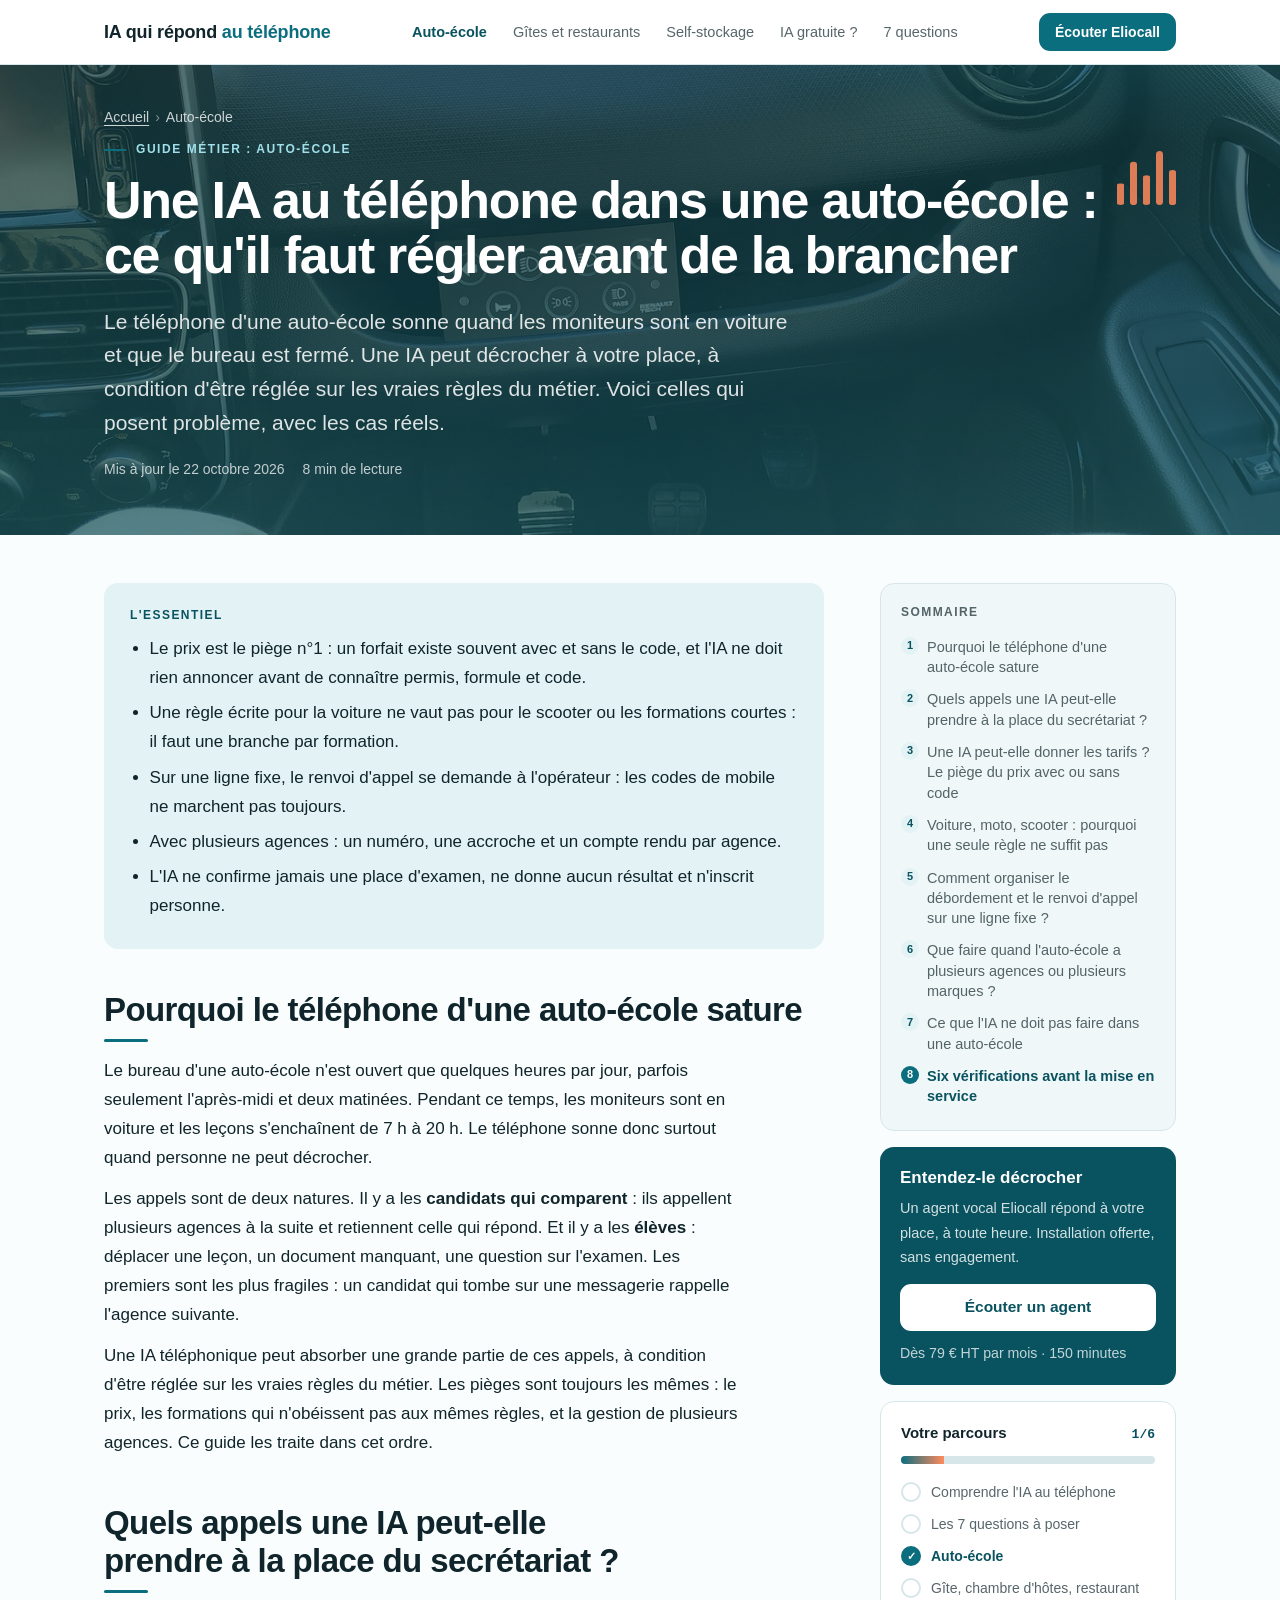
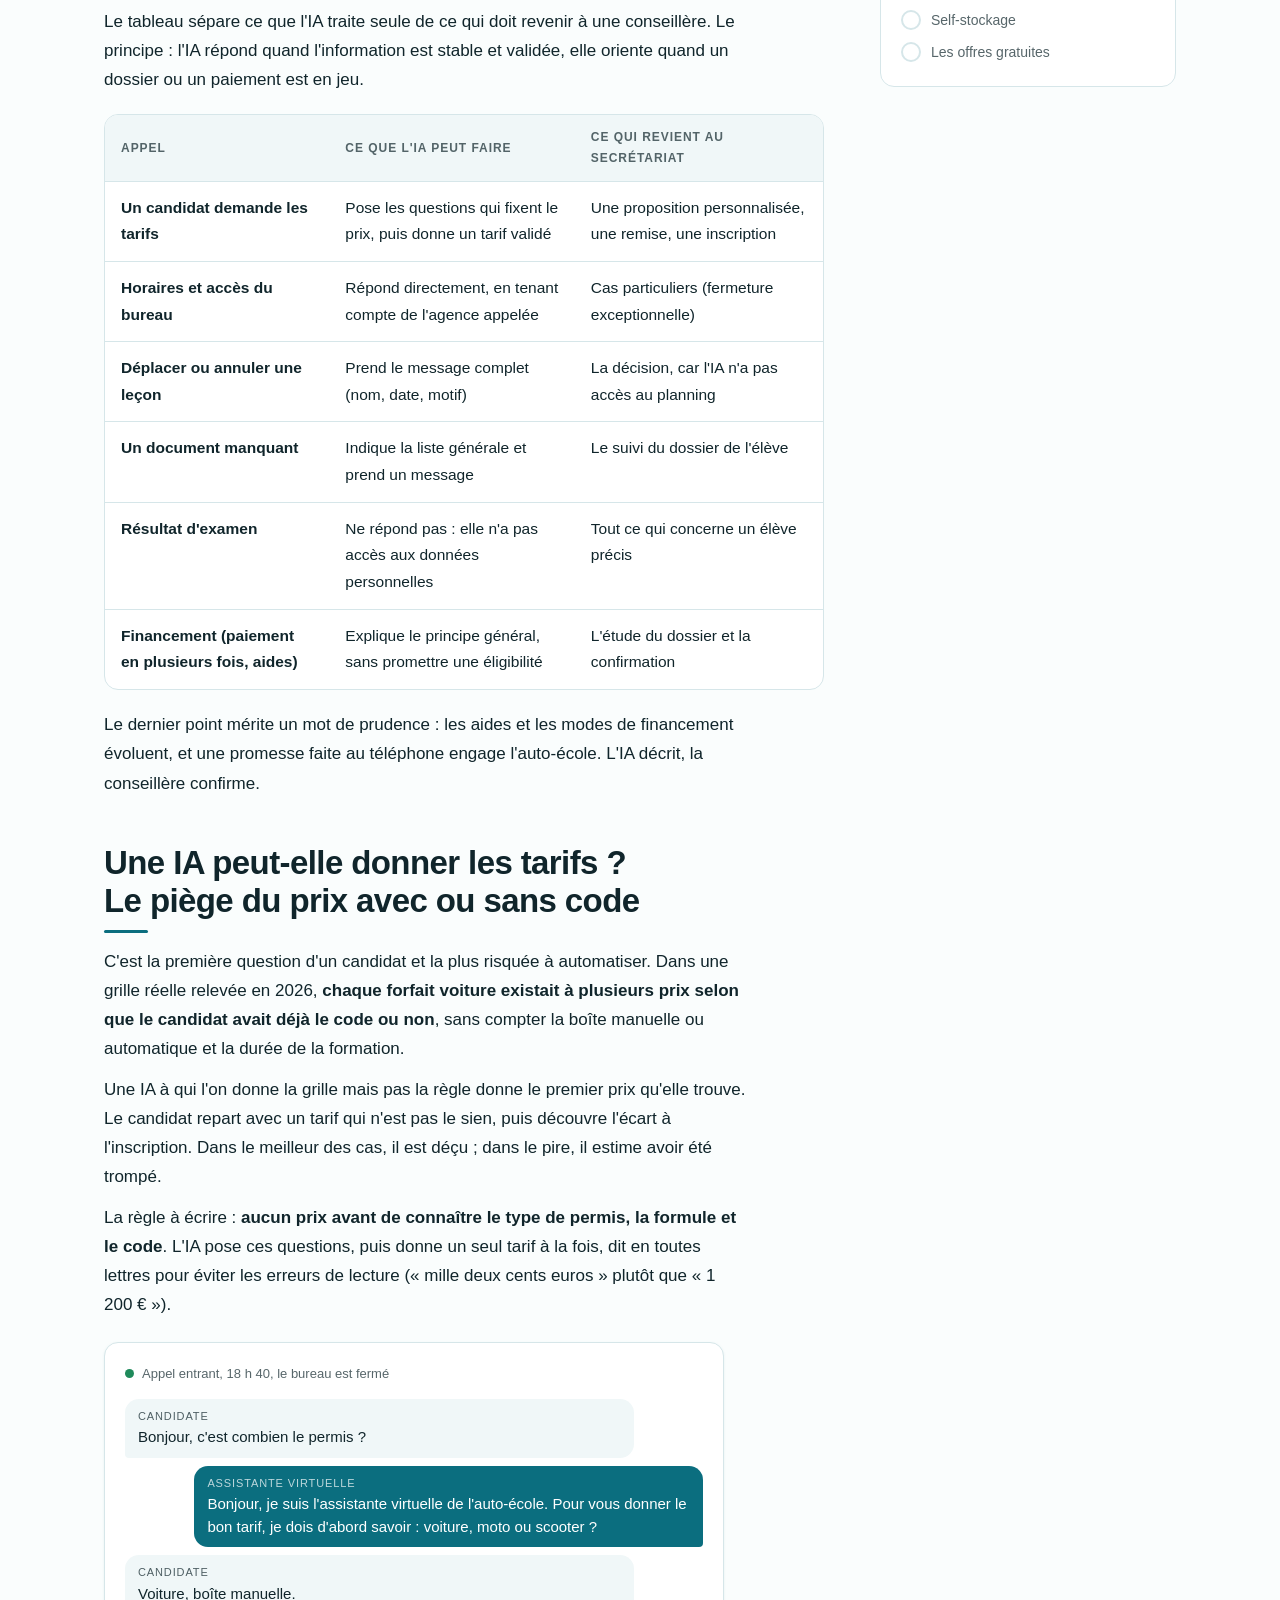
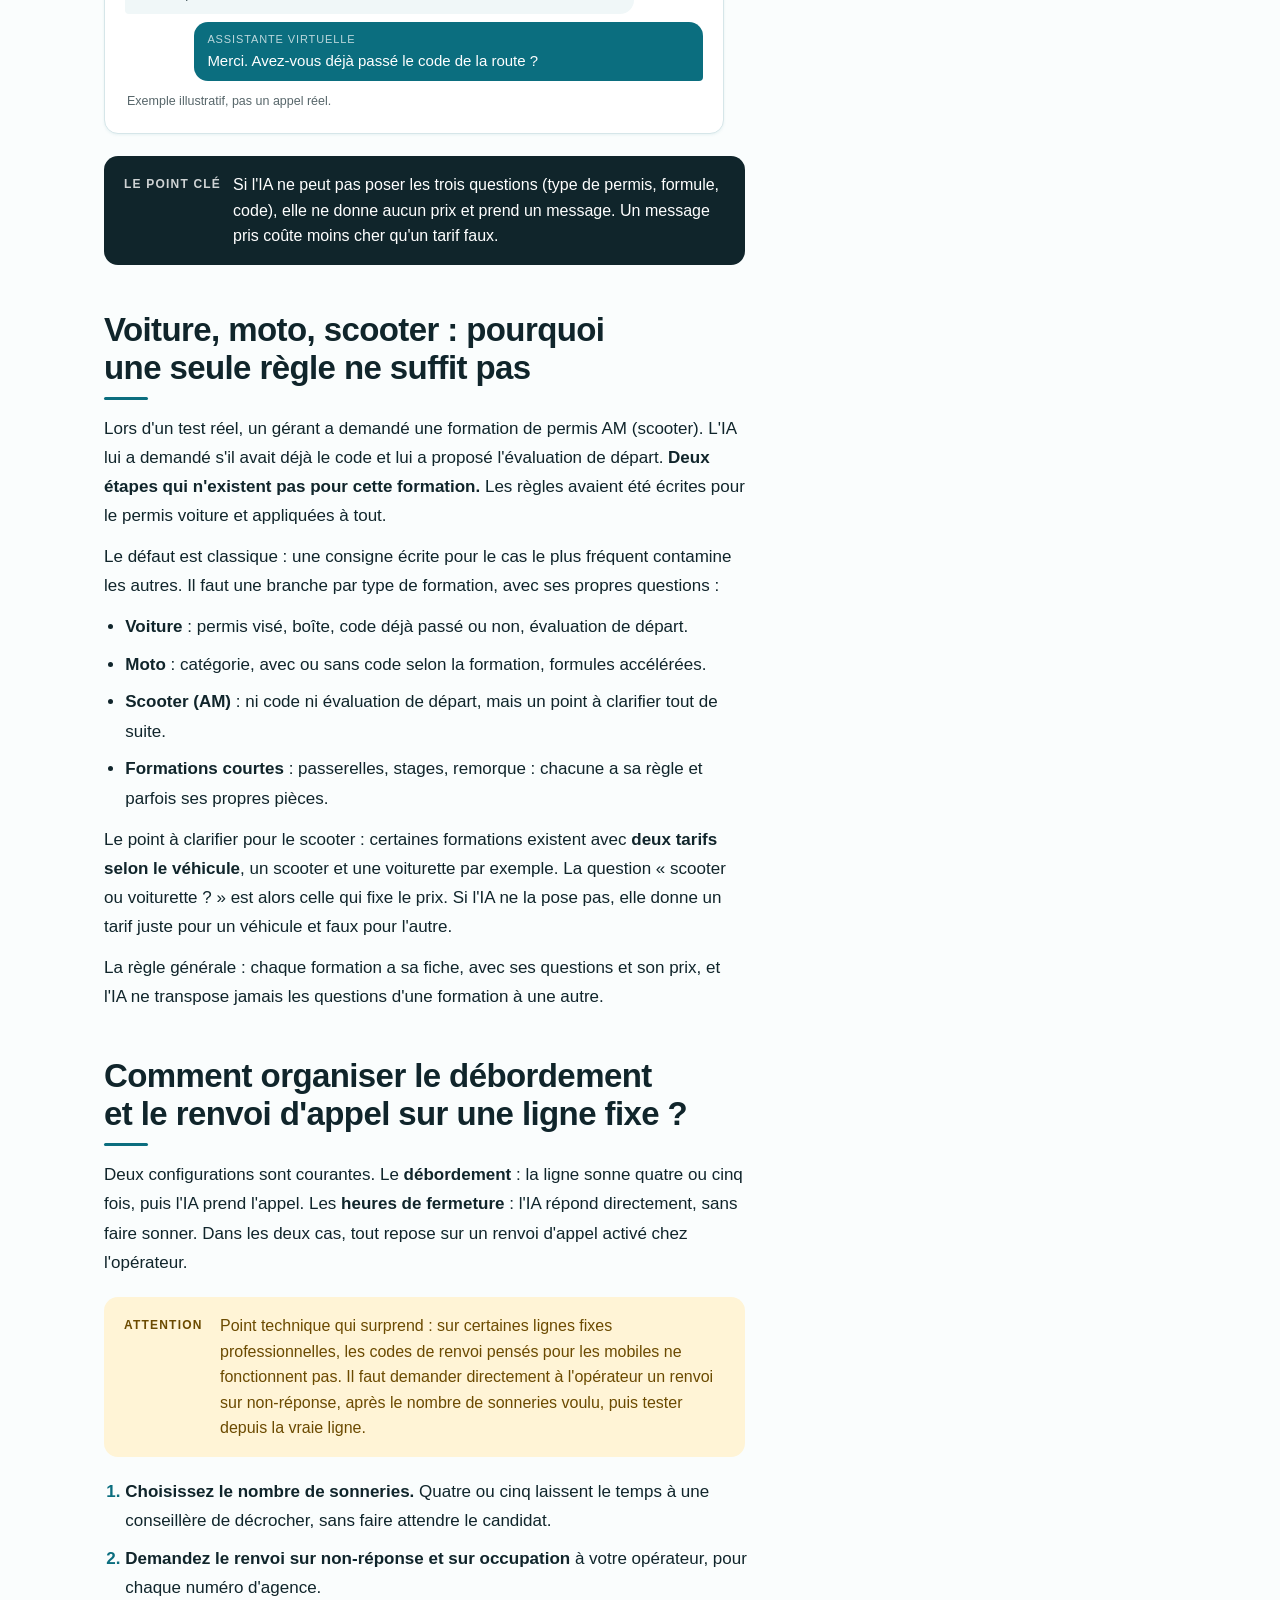
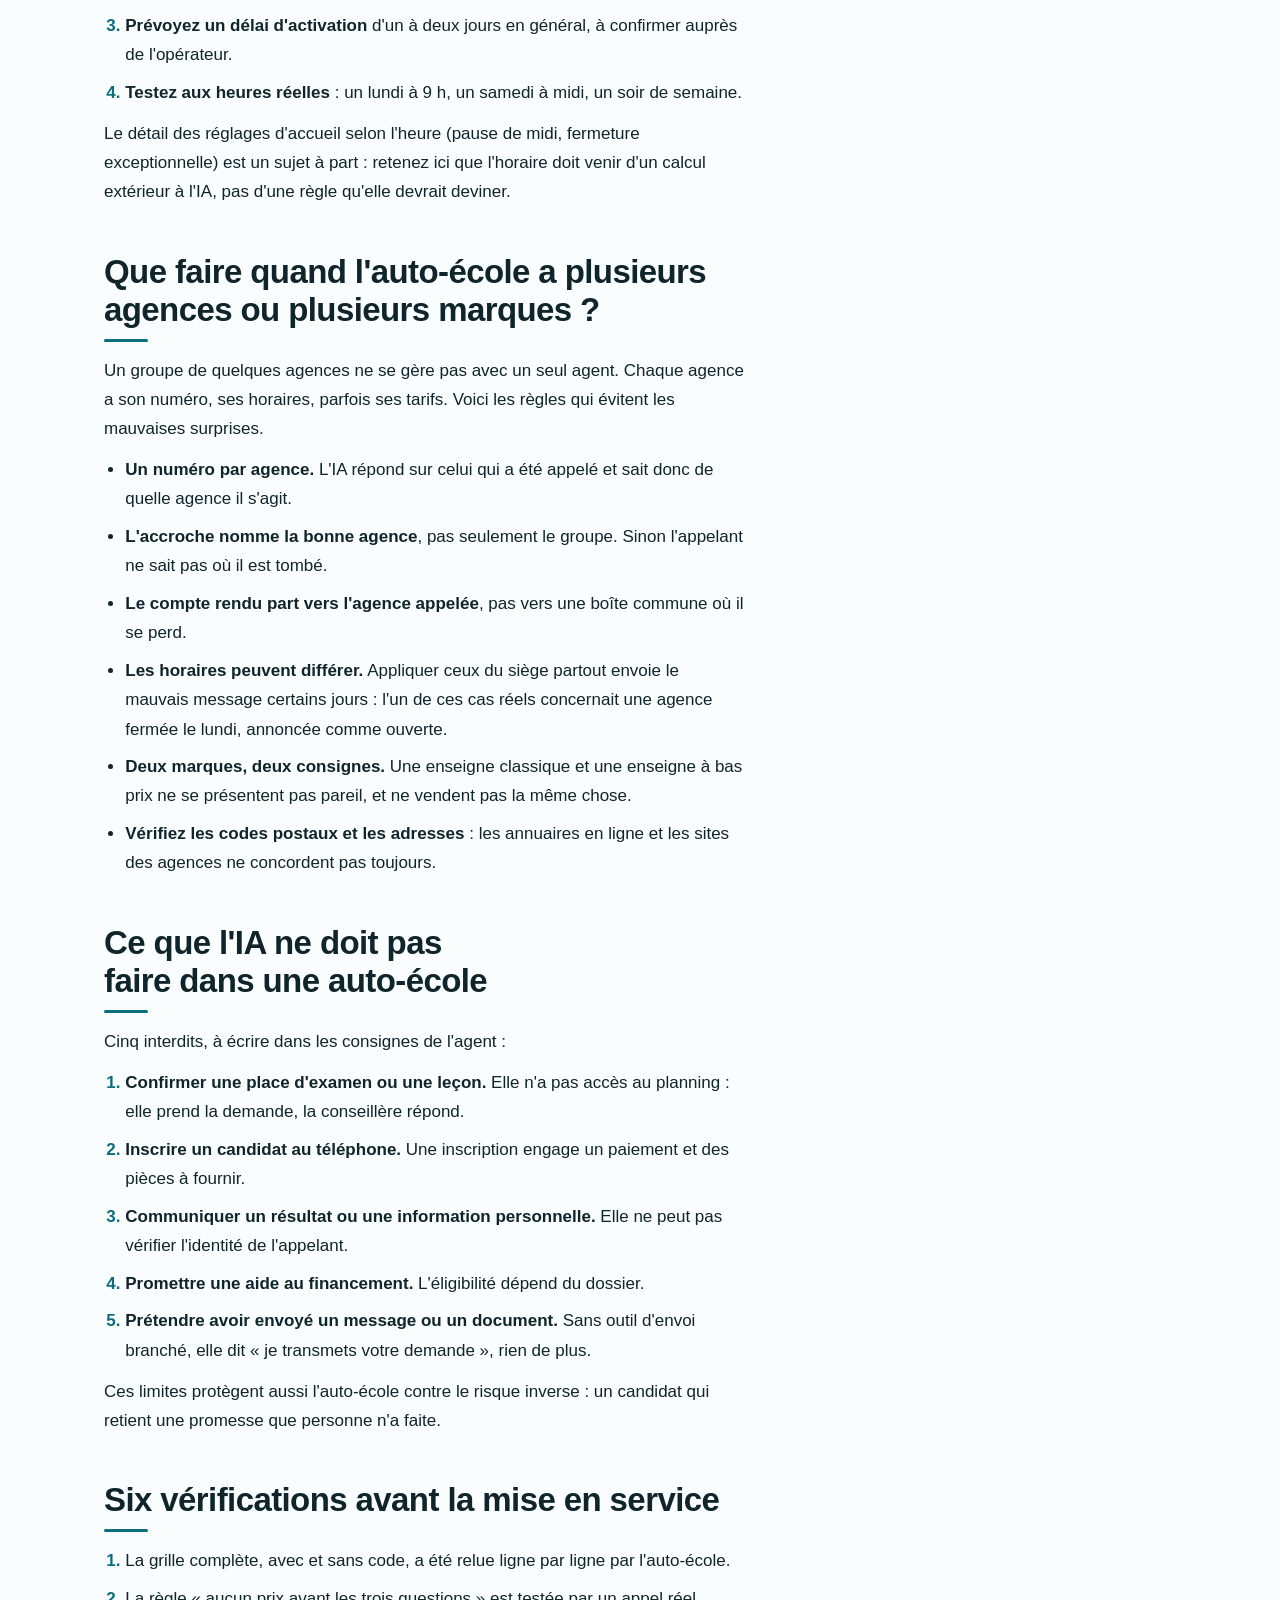
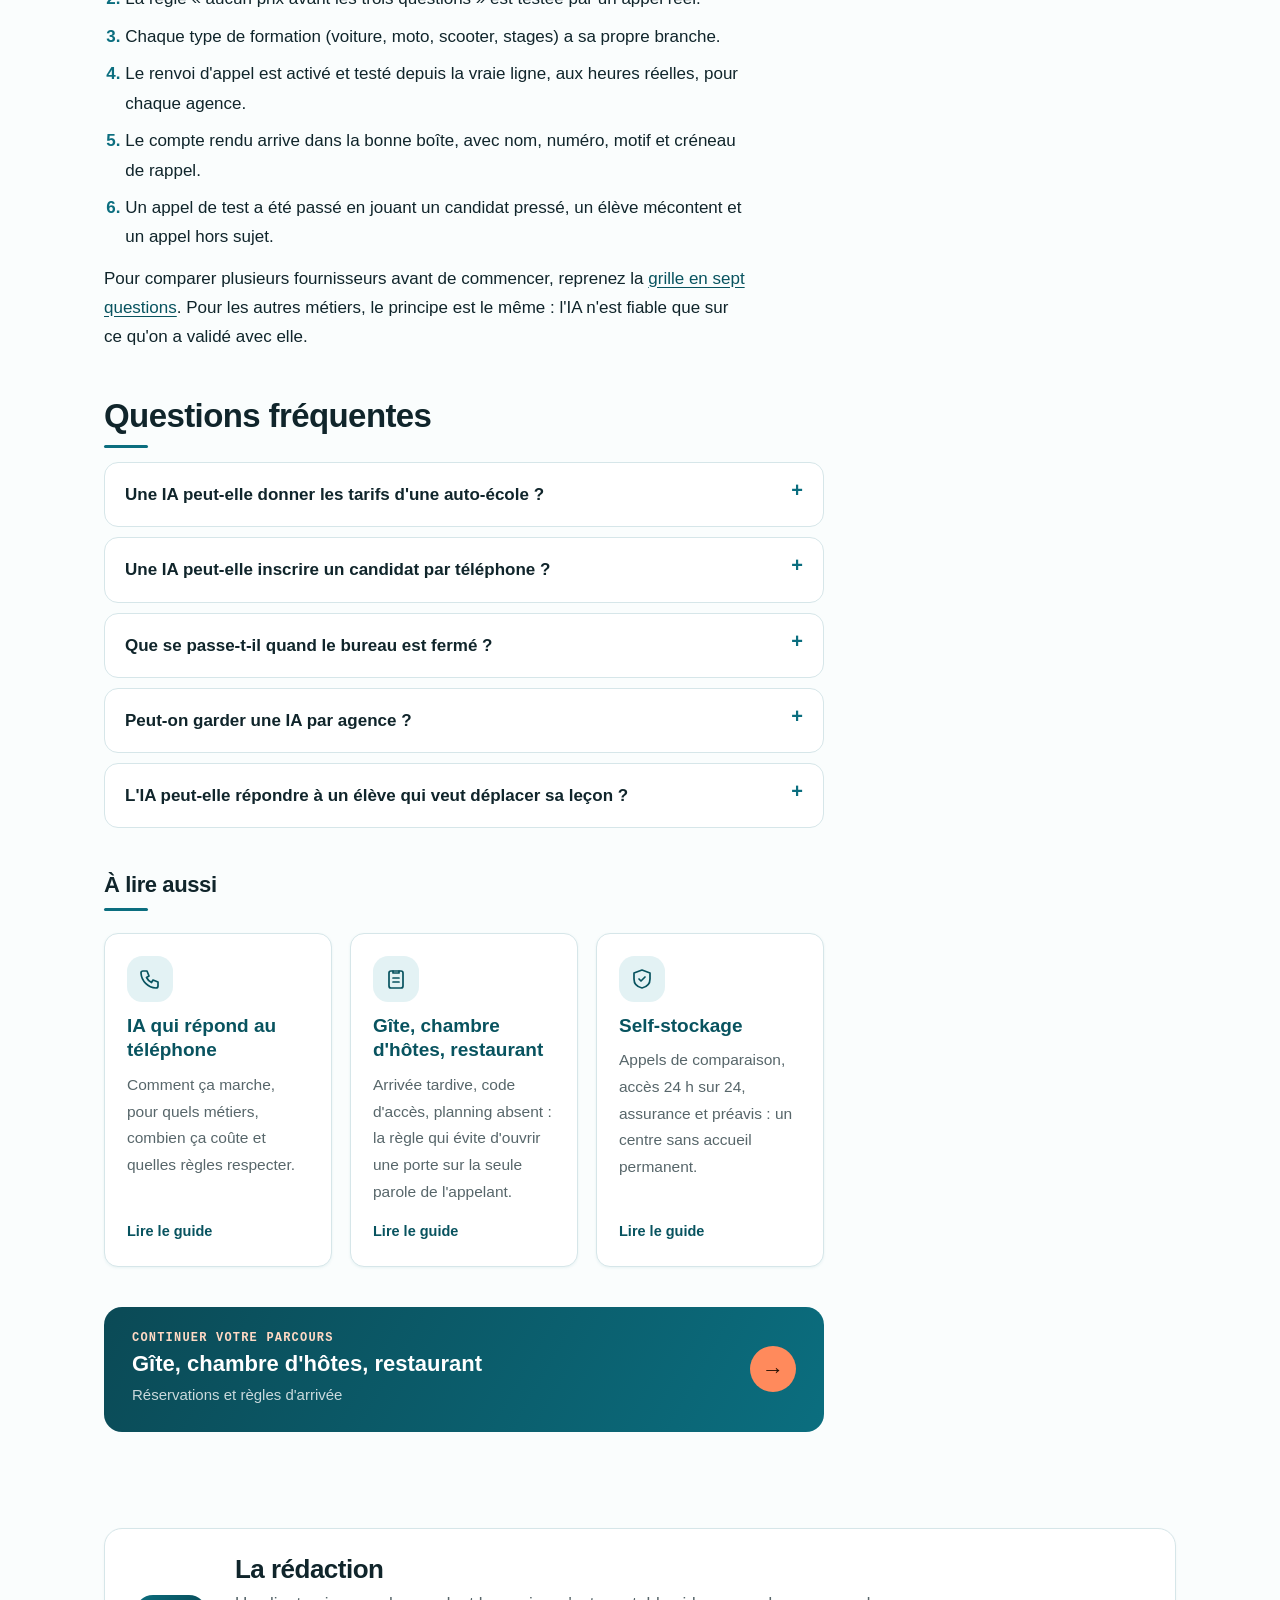
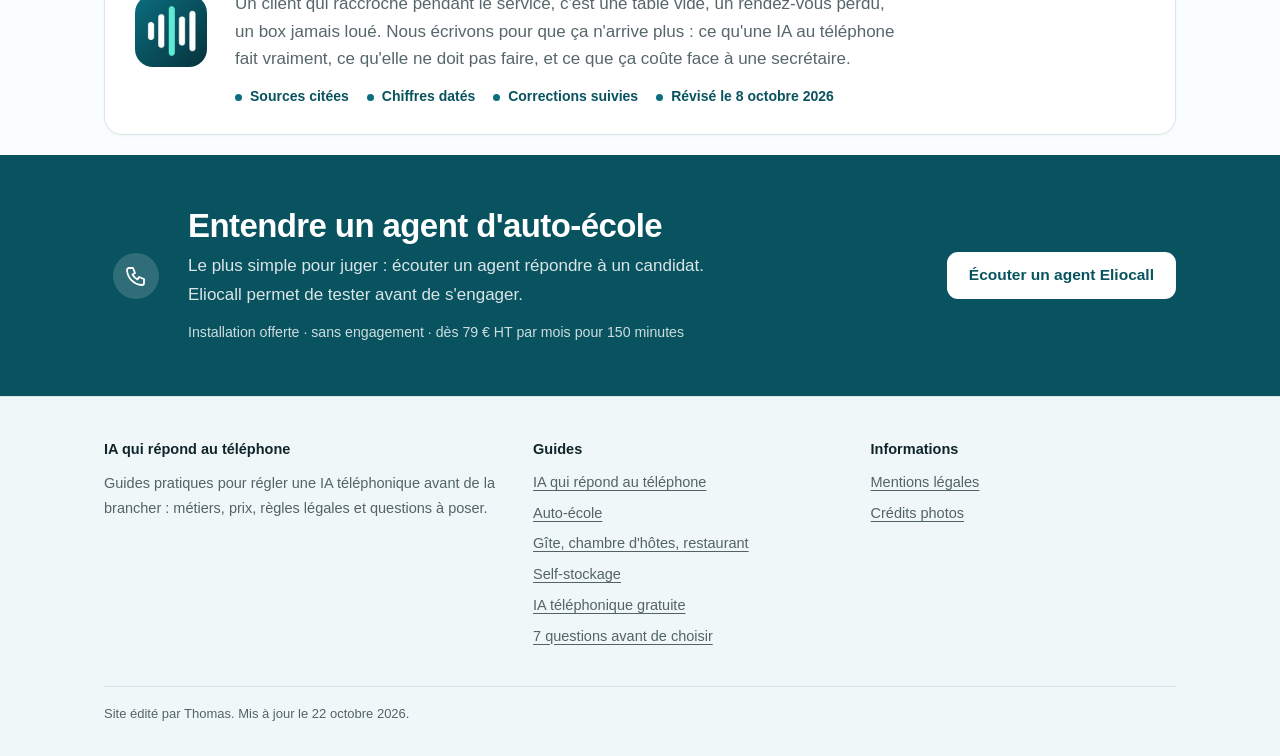
==== commit 80e34b0f: "Auto-update date 22 octobre 2026" ====
--- a/auto-ecole/index.html
+++ b/auto-ecole/index.html
@@ -26,7 +26,7 @@
 
 <meta http-equiv="Content-Security-Policy" content="default-src 'self'; script-src 'self' 'unsafe-inline'; style-src 'self' 'unsafe-inline'; img-src 'self' data:; base-uri 'self'; form-action 'none'">
 <meta name="referrer" content="strict-origin-when-cross-origin">
-<script type="application/ld+json">{"@context": "https://schema.org", "@graph": [{"@type": "BreadcrumbList", "itemListElement": [{"@type": "ListItem", "position": 1, "name": "Accueil", "item": "https://ia-qui-repond-au-telephone.eu/"}, {"@type": "ListItem", "position": 2, "name": "Auto-école", "item": "https://ia-qui-repond-au-telephone.eu/auto-ecole/"}]}, {"@type": "Article", "headline": "Une IA au téléphone dans une auto-école : ce qu'il faut régler avant de la brancher", "description": "Ce qu'une IA téléphonique peut dire et ne doit pas dire dans une auto-école : tarifs avec ou sans code, débordement, renvoi sur ligne fixe, plusieurs agences.", "inLanguage": "fr-FR", "datePublished": "2026-10-05", "dateModified": "2026-10-21", "mainEntityOfPage": "https://ia-qui-repond-au-telephone.eu/auto-ecole/", "author": {"@type": "Organization", "name": "IA qui répond au téléphone", "url": "https://ia-qui-repond-au-telephone.eu"}, "publisher": {"@type": "Organization", "name": "IA qui répond au téléphone", "url": "https://ia-qui-repond-au-telephone.eu"}}, {"@type": "FAQPage", "mainEntity": [{"@type": "Question", "name": "Une IA peut-elle donner les tarifs d'une auto-école ?", "acceptedAnswer": {"@type": "Answer", "text": "Oui, si la grille complète lui est fournie et si elle pose d'abord les bonnes questions : type de permis, formule, code déjà passé ou non. Sans ces réponses, elle risque de donner le prix d'un autre forfait."}}, {"@type": "Question", "name": "Une IA peut-elle inscrire un candidat par téléphone ?", "acceptedAnswer": {"@type": "Answer", "text": "Mieux vaut qu'elle ne le fasse pas : une inscription engage un paiement et des pièces à fournir. Elle prend la demande, les coordonnées et un créneau de rappel, et la conseillère finalise."}}, {"@type": "Question", "name": "Que se passe-t-il quand le bureau est fermé ?", "acceptedAnswer": {"@type": "Answer", "text": "L'IA décroche directement hors des heures du bureau, répond aux questions courantes (horaires, formules, mode d'inscription) et laisse un compte rendu par e-mail à l'agence concernée pour rappeler le lendemain."}}, {"@type": "Question", "name": "Peut-on garder une IA par agence ?", "acceptedAnswer": {"@type": "Answer", "text": "Oui, et c'est souvent nécessaire : chaque agence a son numéro, ses horaires et parfois ses tarifs. L'accroche et le compte rendu doivent suivre l'agence réellement appelée."}}, {"@type": "Question", "name": "L'IA peut-elle répondre à un élève qui veut déplacer sa leçon ?", "acceptedAnswer": {"@type": "Answer", "text": "Elle peut prendre sa demande (nom, date, motif), mais pas la valider : elle n'a pas accès au planning des moniteurs. Le secrétariat confirme ensuite."}}]}]}</script>
+<script type="application/ld+json">{"@context": "https://schema.org", "@graph": [{"@type": "BreadcrumbList", "itemListElement": [{"@type": "ListItem", "position": 1, "name": "Accueil", "item": "https://ia-qui-repond-au-telephone.eu/"}, {"@type": "ListItem", "position": 2, "name": "Auto-école", "item": "https://ia-qui-repond-au-telephone.eu/auto-ecole/"}]}, {"@type": "Article", "headline": "Une IA au téléphone dans une auto-école : ce qu'il faut régler avant de la brancher", "description": "Ce qu'une IA téléphonique peut dire et ne doit pas dire dans une auto-école : tarifs avec ou sans code, débordement, renvoi sur ligne fixe, plusieurs agences.", "inLanguage": "fr-FR", "datePublished": "2026-10-05", "dateModified": "2026-10-22", "mainEntityOfPage": "https://ia-qui-repond-au-telephone.eu/auto-ecole/", "author": {"@type": "Organization", "name": "IA qui répond au téléphone", "url": "https://ia-qui-repond-au-telephone.eu"}, "publisher": {"@type": "Organization", "name": "IA qui répond au téléphone", "url": "https://ia-qui-repond-au-telephone.eu"}}, {"@type": "FAQPage", "mainEntity": [{"@type": "Question", "name": "Une IA peut-elle donner les tarifs d'une auto-école ?", "acceptedAnswer": {"@type": "Answer", "text": "Oui, si la grille complète lui est fournie et si elle pose d'abord les bonnes questions : type de permis, formule, code déjà passé ou non. Sans ces réponses, elle risque de donner le prix d'un autre forfait."}}, {"@type": "Question", "name": "Une IA peut-elle inscrire un candidat par téléphone ?", "acceptedAnswer": {"@type": "Answer", "text": "Mieux vaut qu'elle ne le fasse pas : une inscription engage un paiement et des pièces à fournir. Elle prend la demande, les coordonnées et un créneau de rappel, et la conseillère finalise."}}, {"@type": "Question", "name": "Que se passe-t-il quand le bureau est fermé ?", "acceptedAnswer": {"@type": "Answer", "text": "L'IA décroche directement hors des heures du bureau, répond aux questions courantes (horaires, formules, mode d'inscription) et laisse un compte rendu par e-mail à l'agence concernée pour rappeler le lendemain."}}, {"@type": "Question", "name": "Peut-on garder une IA par agence ?", "acceptedAnswer": {"@type": "Answer", "text": "Oui, et c'est souvent nécessaire : chaque agence a son numéro, ses horaires et parfois ses tarifs. L'accroche et le compte rendu doivent suivre l'agence réellement appelée."}}, {"@type": "Question", "name": "L'IA peut-elle répondre à un élève qui veut déplacer sa leçon ?", "acceptedAnswer": {"@type": "Answer", "text": "Elle peut prendre sa demande (nom, date, motif), mais pas la valider : elle n'a pas accès au planning des moniteurs. Le secrétariat confirme ensuite."}}]}]}</script>
 <link rel="stylesheet" href="/style.css">
 <script>(function(){var d=document.documentElement;if(window.matchMedia&&matchMedia("(prefers-reduced-motion: reduce)").matches)return;d.classList.add("i-js");setTimeout(function(){if(!window.__rvok)d.classList.add("i-show")},3500)})();</script>
 </head>
@@ -35,7 +35,7 @@
 <div class="i-rdp" id="rdp" aria-hidden="true"><i></i></div>
 <header class="i-top"><div class="i-wrap"><a class="i-brand" href="/">IA qui répond <span>au téléphone</span></a><nav class="i-nav" aria-label="Navigation"><a href="/auto-ecole/" class="i-cur">Auto-école</a><a href="/hebergement-restaurant/">Gîtes et restaurants</a><a href="/self-stockage/">Self-stockage</a><a href="/ia-telephone-gratuite/">IA gratuite&nbsp;?</a><a href="/questions-avant-de-choisir/">7 questions</a></nav><a class="i-btn i-small" href="https://eliocall.com/?utm_source=ia-qui-repond-au-telephone&amp;utm_medium=guide&amp;utm_campaign=header" rel="nofollow sponsored noopener">Écouter Eliocall</a></div></header>
 <main id="contenu">
-<div class="i-page-head"><img class="i-pgbg" src="/img/autoecole.jpg" alt="" width="1400" height="933" loading="eager" decoding="async"><div class="i-wrap"><div class="i-eq" aria-hidden="true"><i></i><i></i><i></i><i></i><i></i></div><div class="i-crumbs"><a href="/">Accueil</a><i>›</i>Auto-école</div><div class="i-kicker">Guide métier&nbsp;: auto-école</div><h1>Une IA au téléphone dans une auto-école&nbsp;: ce qu'il faut régler avant de la brancher</h1><p class="i-lead">Le téléphone d'une auto-école sonne quand les moniteurs sont en voiture et que le bureau est fermé. Une IA peut décrocher à votre place, à condition d'être réglée sur les vraies règles du métier. Voici celles qui posent problème, avec les cas réels.</p><div class="i-meta"><span>Mis à jour le 21 octobre 2026</span><span>8 min de lecture</span></div></div></div>
+<div class="i-page-head"><img class="i-pgbg" src="/img/autoecole.jpg" alt="" width="1400" height="933" loading="eager" decoding="async"><div class="i-wrap"><div class="i-eq" aria-hidden="true"><i></i><i></i><i></i><i></i><i></i></div><div class="i-crumbs"><a href="/">Accueil</a><i>›</i>Auto-école</div><div class="i-kicker">Guide métier&nbsp;: auto-école</div><h1>Une IA au téléphone dans une auto-école&nbsp;: ce qu'il faut régler avant de la brancher</h1><p class="i-lead">Le téléphone d'une auto-école sonne quand les moniteurs sont en voiture et que le bureau est fermé. Une IA peut décrocher à votre place, à condition d'être réglée sur les vraies règles du métier. Voici celles qui posent problème, avec les cas réels.</p><div class="i-meta"><span>Mis à jour le 22 octobre 2026</span><span>8 min de lecture</span></div></div></div>
 <div class="i-wrap i-layout"><article class="i-doc"><div class="i-summary"><b>L'essentiel</b><ul><li>Le prix est le piège n°1&nbsp;: un forfait existe souvent avec et sans le code, et l'IA ne doit rien annoncer avant de connaître permis, formule et code.</li><li>Une règle écrite pour la voiture ne vaut pas pour le scooter ou les formations courtes&nbsp;: il faut une branche par formation.</li><li>Sur une ligne fixe, le renvoi d'appel se demande à l'opérateur&nbsp;: les codes de mobile ne marchent pas toujours.</li><li>Avec plusieurs agences&nbsp;: un numéro, une accroche et un compte rendu par agence.</li><li>L'IA ne confirme jamais une place d'examen, ne donne aucun résultat et n'inscrit personne.</li></ul></div><section id="pourquoi-le-telephone-sature" class="i-rv"><h2>Pourquoi le téléphone d'une auto-école sature</h2>
 <p>Le bureau d'une auto-école n'est ouvert que quelques heures par jour, parfois seulement l'après-midi et deux matinées. Pendant ce temps, les moniteurs sont en voiture et les leçons s'enchaînent de 7 h à 20 h. Le téléphone sonne donc surtout quand personne ne peut décrocher.</p>
 <p>Les appels sont de deux natures. Il y a les <strong>candidats qui comparent</strong>&nbsp;: ils appellent plusieurs agences à la suite et retiennent celle qui répond. Et il y a les <strong>élèves</strong>&nbsp;: déplacer une leçon, un document manquant, une question sur l'examen. Les premiers sont les plus fragiles&nbsp;: un candidat qui tombe sur une messagerie rappelle l'agence suivante.</p>
@@ -103,7 +103,7 @@
 <section class="i-rdn" id="redaction"><div class="i-wrap"><div class="i-rdc"><img class="i-rdm" src="/icon-192.png" alt="" width="72" height="72" loading="lazy" decoding="async"><div><h2>La rédaction</h2><p>Un client qui raccroche pendant le service, c'est une table vide, un rendez-vous perdu, un box jamais loué. Nous écrivons pour que ça n'arrive plus&nbsp;: ce qu'une IA au téléphone fait vraiment, ce qu'elle ne doit pas faire, et ce que ça coûte face à une secrétaire.</p><ul><li>Sources citées</li><li>Chiffres datés</li><li>Corrections suivies</li><li>Révisé le 8 octobre 2026</li></ul></div></div></div></section>
 <div class="i-band"><div class="i-wrap"><div><div class="i-rg" aria-hidden="true"><span></span><span></span><span></span><b><svg viewBox="0 0 24 24" width="24" height="24" fill="none" stroke="#fff" stroke-width="1.8" stroke-linecap="round" stroke-linejoin="round"><path d="M5 4h4l2 5-2.5 1.5a11 11 0 0 0 5 5L15 13l5 2v4a2 2 0 0 1-2 2A16 16 0 0 1 3 6a2 2 0 0 1 2-2z"/></svg></b></div><div><h2>Entendre un agent d'auto-école</h2><p>Le plus simple pour juger&nbsp;: écouter un agent répondre à un candidat. Eliocall permet de tester avant de s'engager.</p><small style="display:block;margin-top:10px;opacity:.8">Installation offerte · sans engagement · dès 79 € HT par mois pour 150 minutes</small></div></div><a class="i-btn" href="https://eliocall.com/?utm_source=ia-qui-repond-au-telephone&amp;utm_medium=guide&amp;utm_campaign=auto-ecole" rel="nofollow sponsored noopener">Écouter un agent Eliocall</a></div></div>
 </main>
-<footer class="i-foot"><div class="i-wrap"><div><b>IA qui répond <span>au téléphone</span></b><p>Guides pratiques pour régler une IA téléphonique avant de la brancher&nbsp;: métiers, prix, règles légales et questions à poser.</p></div><div><b>Guides</b><ul><li><a href="/">IA qui répond au téléphone</a></li><li><a href="/auto-ecole/">Auto-école</a></li><li><a href="/hebergement-restaurant/">Gîte, chambre d'hôtes, restaurant</a></li><li><a href="/self-stockage/">Self-stockage</a></li><li><a href="/ia-telephone-gratuite/">IA téléphonique gratuite</a></li><li><a href="/questions-avant-de-choisir/">7 questions avant de choisir</a></li></ul></div><div><b>Informations</b><ul><li><a href="/mentions-legales/">Mentions légales</a></li><li><a href="/mentions-legales/#credits-photos">Crédits photos</a></li></ul></div><div class="i-small">Site édité par Thomas. Mis à jour le 21 octobre 2026.</div></div></footer>
+<footer class="i-foot"><div class="i-wrap"><div><b>IA qui répond <span>au téléphone</span></b><p>Guides pratiques pour régler une IA téléphonique avant de la brancher&nbsp;: métiers, prix, règles légales et questions à poser.</p></div><div><b>Guides</b><ul><li><a href="/">IA qui répond au téléphone</a></li><li><a href="/auto-ecole/">Auto-école</a></li><li><a href="/hebergement-restaurant/">Gîte, chambre d'hôtes, restaurant</a></li><li><a href="/self-stockage/">Self-stockage</a></li><li><a href="/ia-telephone-gratuite/">IA téléphonique gratuite</a></li><li><a href="/questions-avant-de-choisir/">7 questions avant de choisir</a></li></ul></div><div><b>Informations</b><ul><li><a href="/mentions-legales/">Mentions légales</a></li><li><a href="/mentions-legales/#credits-photos">Crédits photos</a></li></ul></div><div class="i-small">Site édité par Thomas. Mis à jour le 22 octobre 2026.</div></div></footer>
 <script>(function(){var P="i-",d=document;if(window.matchMedia&&matchMedia("(prefers-reduced-motion: reduce)").matches)return;window.__rvok=1;
 var rd=d.getElementById("rdp"),bar=rd&&rd.firstElementChild,top=d.querySelector("."+P+"top"),tk=false;
 function onS(){tk=false;var h=d.documentElement,max=h.scrollHeight-h.clientHeight,y=window.pageYOffset||h.scrollTop;if(bar&&max>0)bar.style.transform="scaleX("+Math.min(1,y/max)+")";if(top){if(y>8)top.classList.add(P+"sc");else top.classList.remove(P+"sc")}}
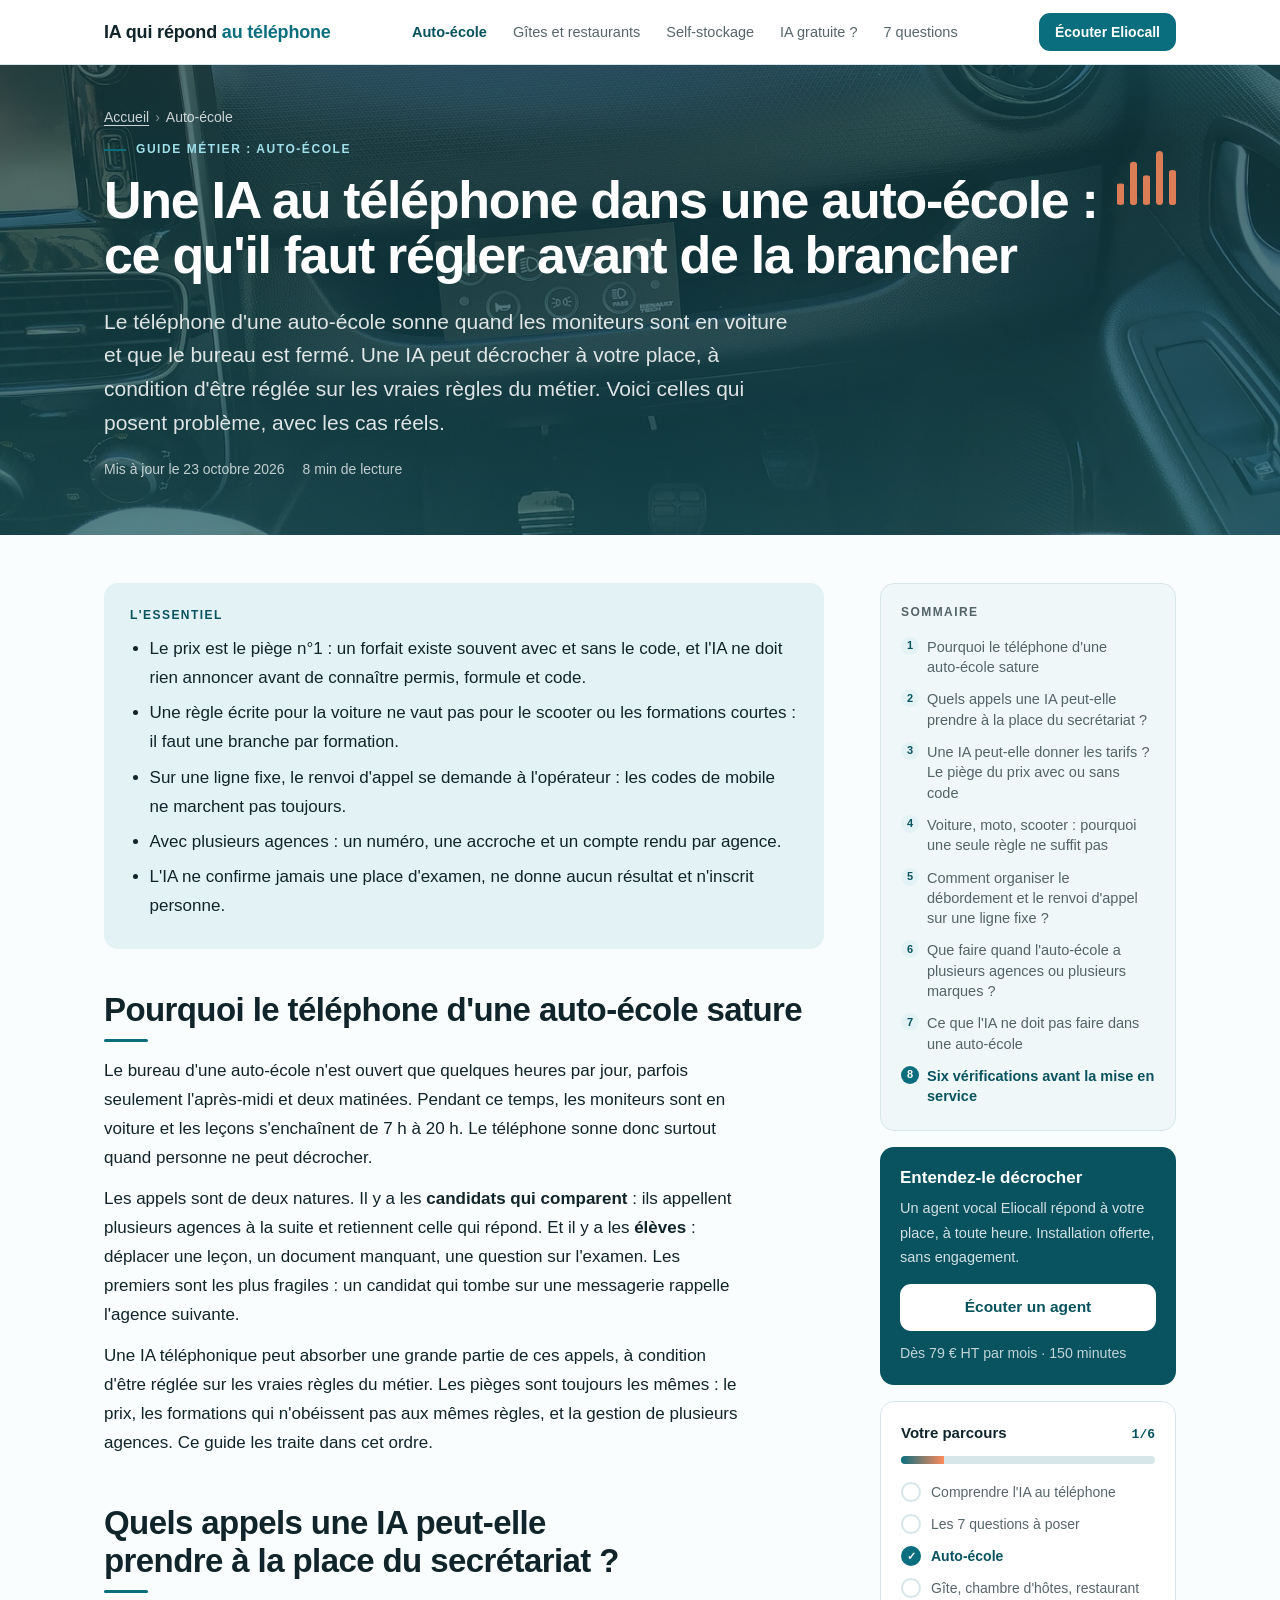
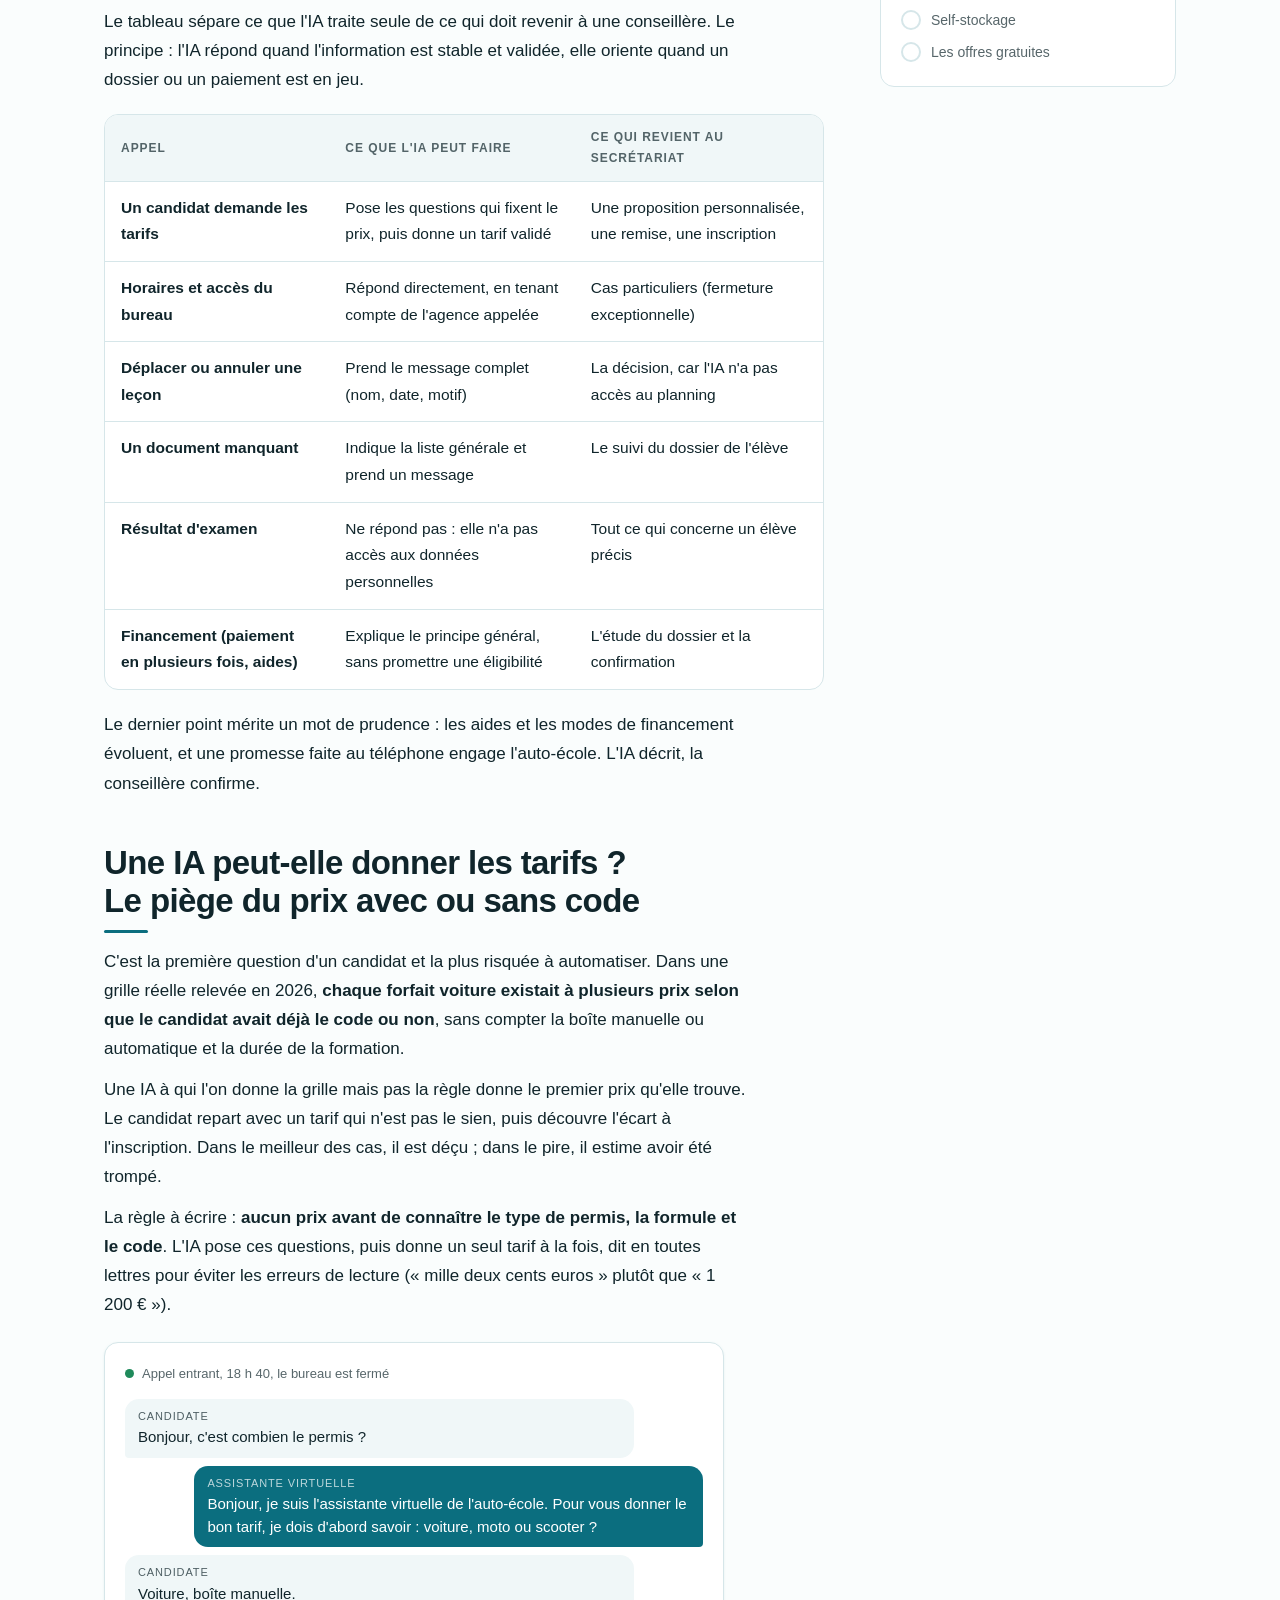
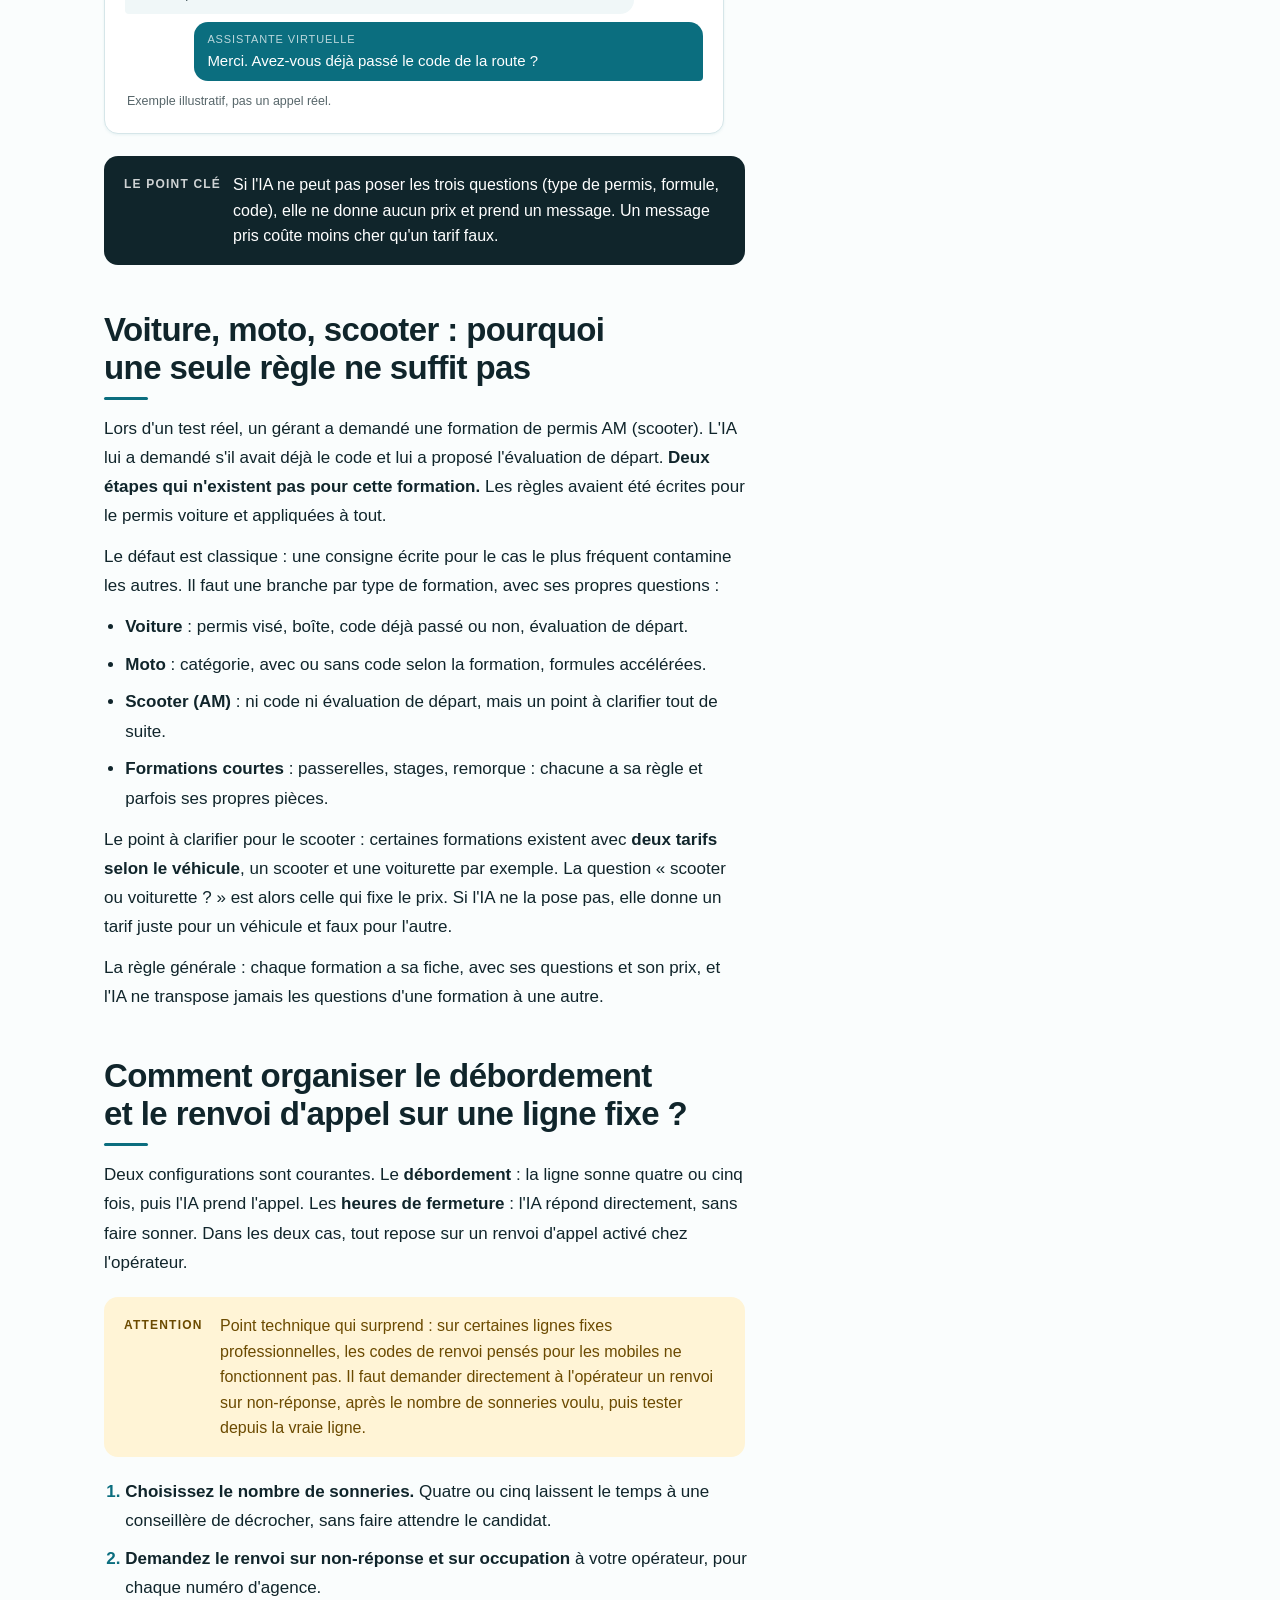
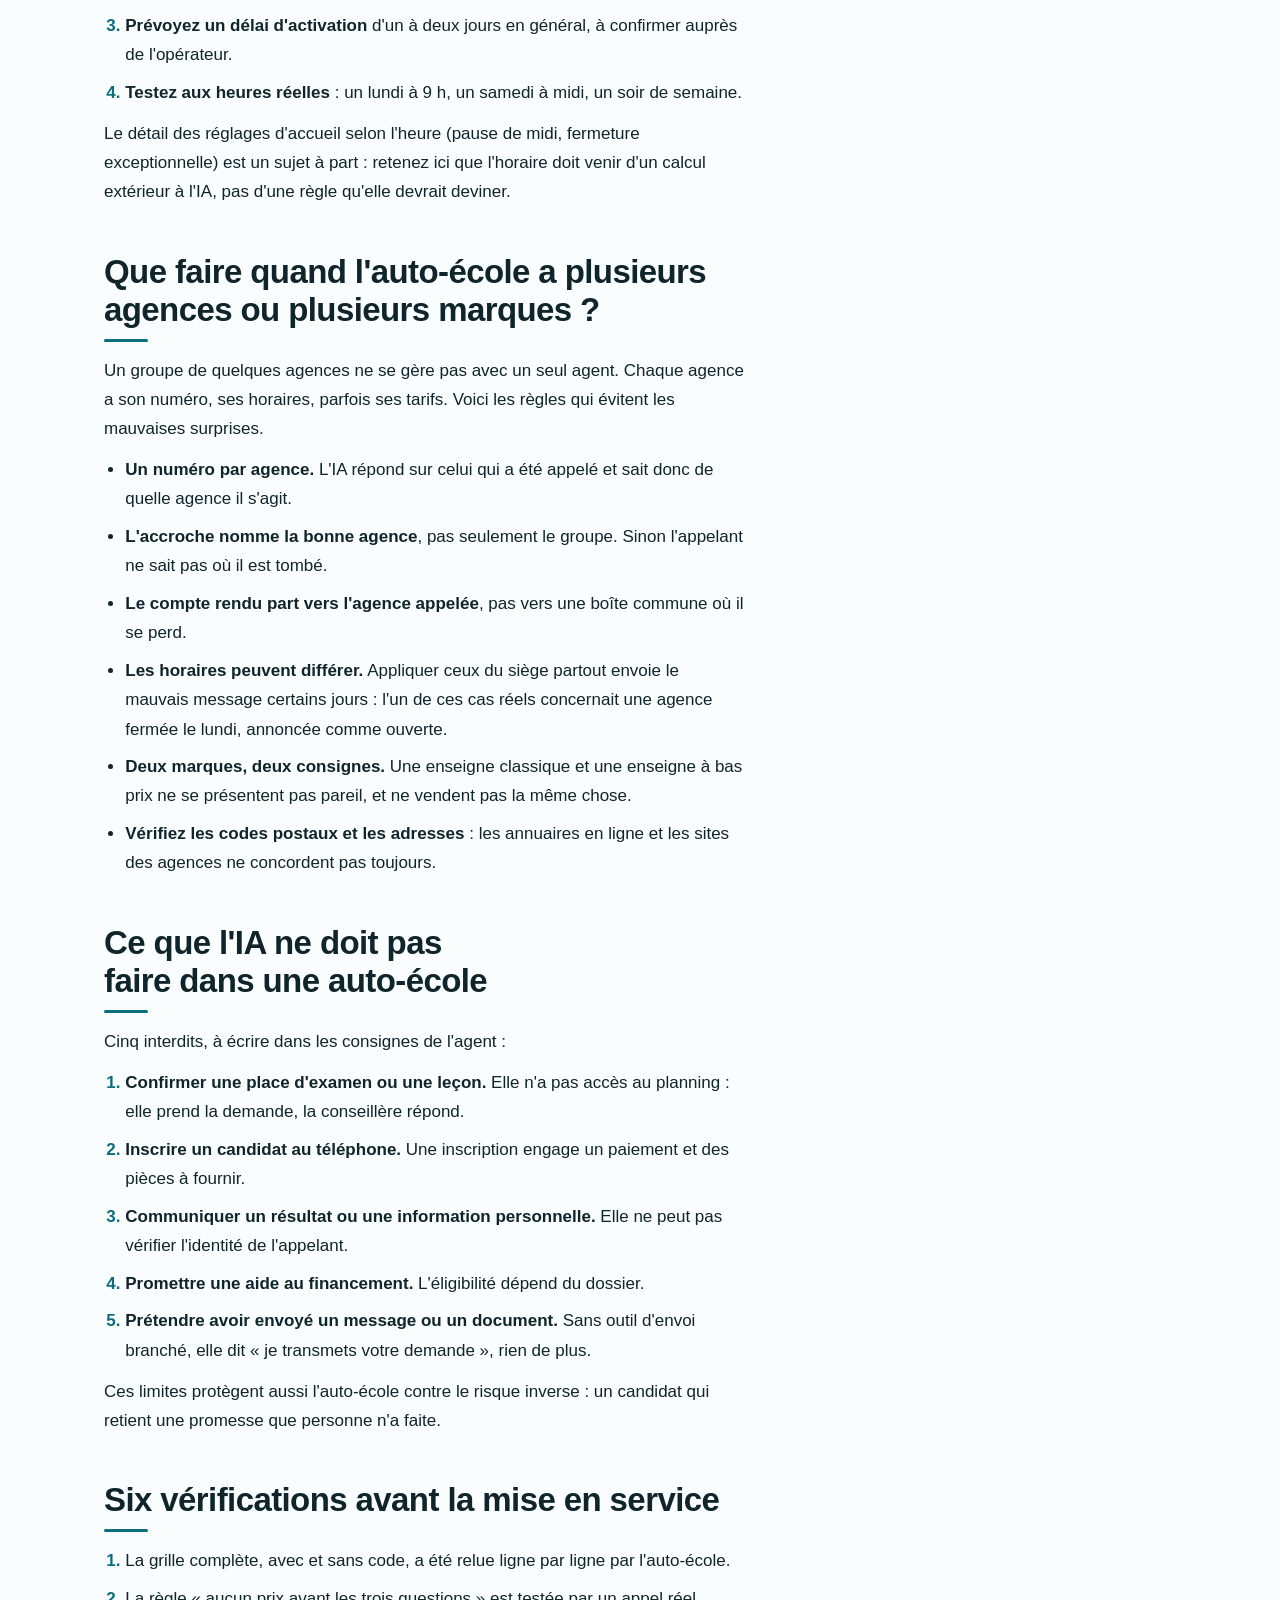
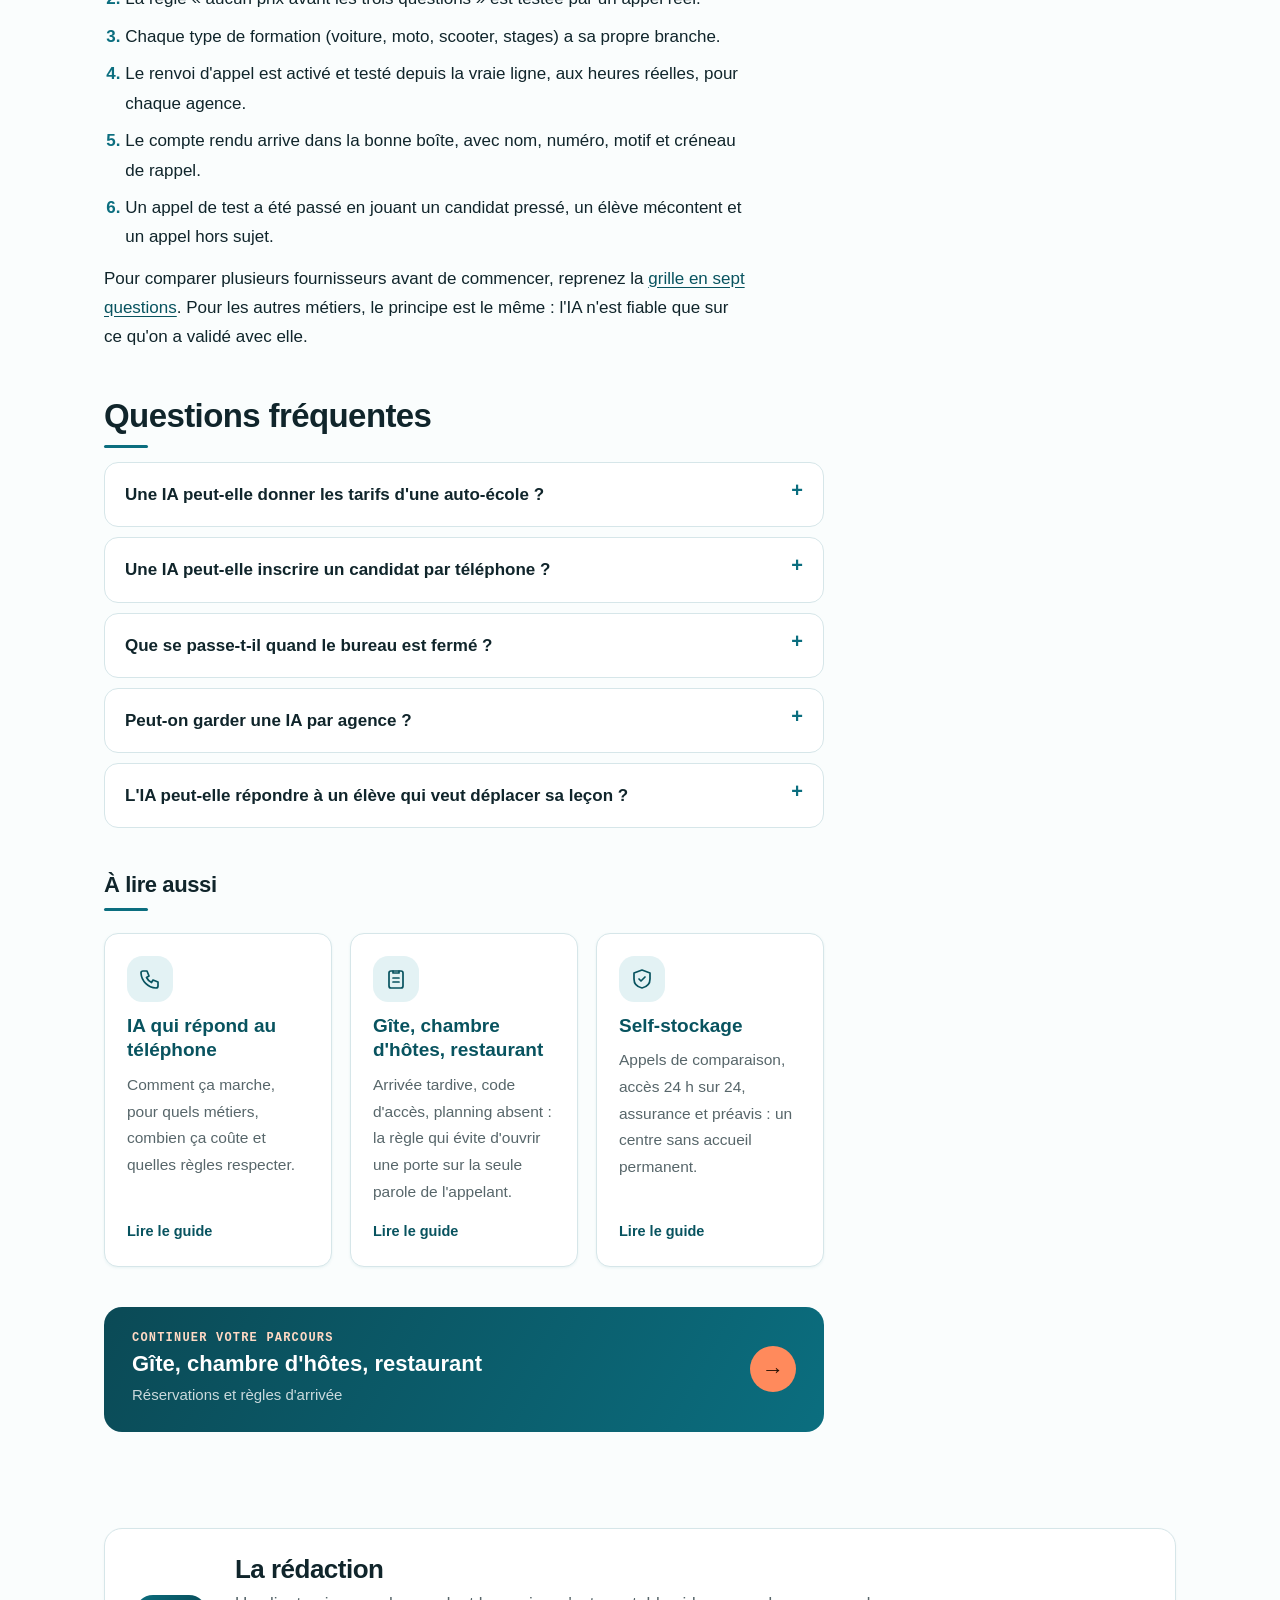
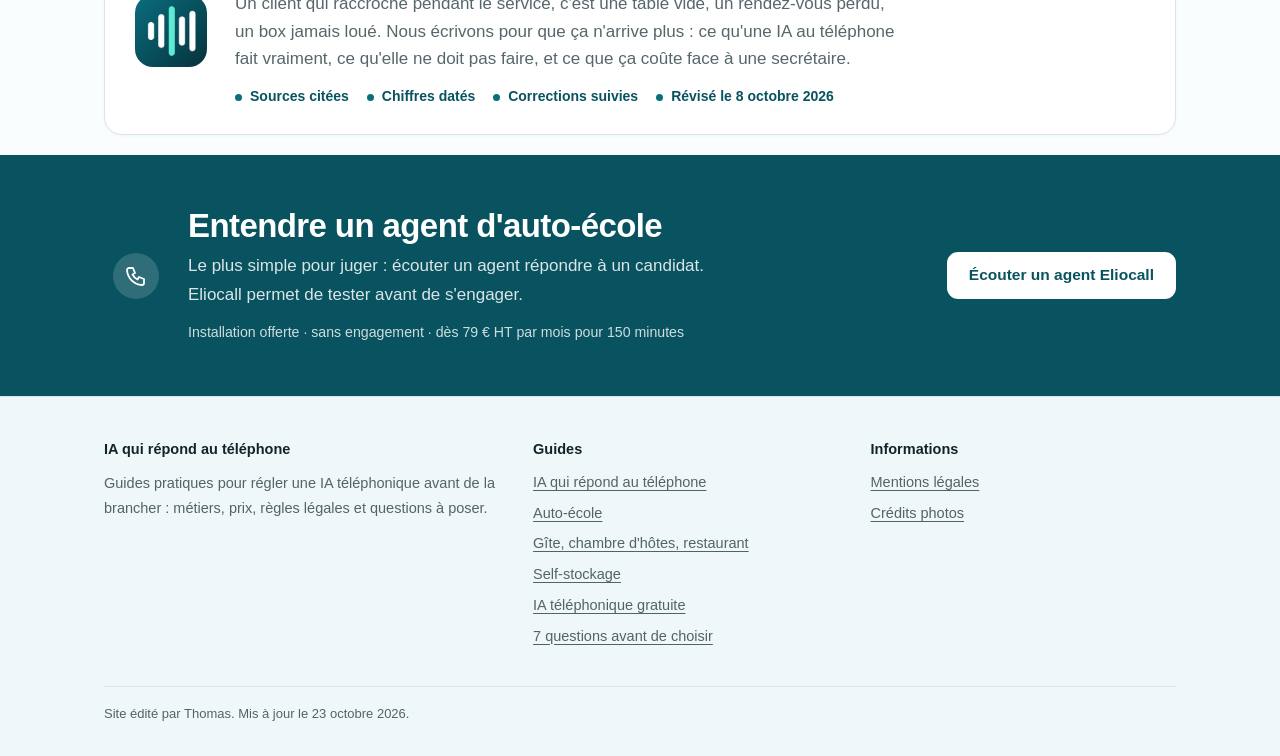
==== commit df63c689: "Auto-update date 23 octobre 2026" ====
--- a/auto-ecole/index.html
+++ b/auto-ecole/index.html
@@ -26,7 +26,7 @@
 
 <meta http-equiv="Content-Security-Policy" content="default-src 'self'; script-src 'self' 'unsafe-inline'; style-src 'self' 'unsafe-inline'; img-src 'self' data:; base-uri 'self'; form-action 'none'">
 <meta name="referrer" content="strict-origin-when-cross-origin">
-<script type="application/ld+json">{"@context": "https://schema.org", "@graph": [{"@type": "BreadcrumbList", "itemListElement": [{"@type": "ListItem", "position": 1, "name": "Accueil", "item": "https://ia-qui-repond-au-telephone.eu/"}, {"@type": "ListItem", "position": 2, "name": "Auto-école", "item": "https://ia-qui-repond-au-telephone.eu/auto-ecole/"}]}, {"@type": "Article", "headline": "Une IA au téléphone dans une auto-école : ce qu'il faut régler avant de la brancher", "description": "Ce qu'une IA téléphonique peut dire et ne doit pas dire dans une auto-école : tarifs avec ou sans code, débordement, renvoi sur ligne fixe, plusieurs agences.", "inLanguage": "fr-FR", "datePublished": "2026-10-05", "dateModified": "2026-10-22", "mainEntityOfPage": "https://ia-qui-repond-au-telephone.eu/auto-ecole/", "author": {"@type": "Organization", "name": "IA qui répond au téléphone", "url": "https://ia-qui-repond-au-telephone.eu"}, "publisher": {"@type": "Organization", "name": "IA qui répond au téléphone", "url": "https://ia-qui-repond-au-telephone.eu"}}, {"@type": "FAQPage", "mainEntity": [{"@type": "Question", "name": "Une IA peut-elle donner les tarifs d'une auto-école ?", "acceptedAnswer": {"@type": "Answer", "text": "Oui, si la grille complète lui est fournie et si elle pose d'abord les bonnes questions : type de permis, formule, code déjà passé ou non. Sans ces réponses, elle risque de donner le prix d'un autre forfait."}}, {"@type": "Question", "name": "Une IA peut-elle inscrire un candidat par téléphone ?", "acceptedAnswer": {"@type": "Answer", "text": "Mieux vaut qu'elle ne le fasse pas : une inscription engage un paiement et des pièces à fournir. Elle prend la demande, les coordonnées et un créneau de rappel, et la conseillère finalise."}}, {"@type": "Question", "name": "Que se passe-t-il quand le bureau est fermé ?", "acceptedAnswer": {"@type": "Answer", "text": "L'IA décroche directement hors des heures du bureau, répond aux questions courantes (horaires, formules, mode d'inscription) et laisse un compte rendu par e-mail à l'agence concernée pour rappeler le lendemain."}}, {"@type": "Question", "name": "Peut-on garder une IA par agence ?", "acceptedAnswer": {"@type": "Answer", "text": "Oui, et c'est souvent nécessaire : chaque agence a son numéro, ses horaires et parfois ses tarifs. L'accroche et le compte rendu doivent suivre l'agence réellement appelée."}}, {"@type": "Question", "name": "L'IA peut-elle répondre à un élève qui veut déplacer sa leçon ?", "acceptedAnswer": {"@type": "Answer", "text": "Elle peut prendre sa demande (nom, date, motif), mais pas la valider : elle n'a pas accès au planning des moniteurs. Le secrétariat confirme ensuite."}}]}]}</script>
+<script type="application/ld+json">{"@context": "https://schema.org", "@graph": [{"@type": "BreadcrumbList", "itemListElement": [{"@type": "ListItem", "position": 1, "name": "Accueil", "item": "https://ia-qui-repond-au-telephone.eu/"}, {"@type": "ListItem", "position": 2, "name": "Auto-école", "item": "https://ia-qui-repond-au-telephone.eu/auto-ecole/"}]}, {"@type": "Article", "headline": "Une IA au téléphone dans une auto-école : ce qu'il faut régler avant de la brancher", "description": "Ce qu'une IA téléphonique peut dire et ne doit pas dire dans une auto-école : tarifs avec ou sans code, débordement, renvoi sur ligne fixe, plusieurs agences.", "inLanguage": "fr-FR", "datePublished": "2026-10-05", "dateModified": "2026-10-23", "mainEntityOfPage": "https://ia-qui-repond-au-telephone.eu/auto-ecole/", "author": {"@type": "Organization", "name": "IA qui répond au téléphone", "url": "https://ia-qui-repond-au-telephone.eu"}, "publisher": {"@type": "Organization", "name": "IA qui répond au téléphone", "url": "https://ia-qui-repond-au-telephone.eu"}}, {"@type": "FAQPage", "mainEntity": [{"@type": "Question", "name": "Une IA peut-elle donner les tarifs d'une auto-école ?", "acceptedAnswer": {"@type": "Answer", "text": "Oui, si la grille complète lui est fournie et si elle pose d'abord les bonnes questions : type de permis, formule, code déjà passé ou non. Sans ces réponses, elle risque de donner le prix d'un autre forfait."}}, {"@type": "Question", "name": "Une IA peut-elle inscrire un candidat par téléphone ?", "acceptedAnswer": {"@type": "Answer", "text": "Mieux vaut qu'elle ne le fasse pas : une inscription engage un paiement et des pièces à fournir. Elle prend la demande, les coordonnées et un créneau de rappel, et la conseillère finalise."}}, {"@type": "Question", "name": "Que se passe-t-il quand le bureau est fermé ?", "acceptedAnswer": {"@type": "Answer", "text": "L'IA décroche directement hors des heures du bureau, répond aux questions courantes (horaires, formules, mode d'inscription) et laisse un compte rendu par e-mail à l'agence concernée pour rappeler le lendemain."}}, {"@type": "Question", "name": "Peut-on garder une IA par agence ?", "acceptedAnswer": {"@type": "Answer", "text": "Oui, et c'est souvent nécessaire : chaque agence a son numéro, ses horaires et parfois ses tarifs. L'accroche et le compte rendu doivent suivre l'agence réellement appelée."}}, {"@type": "Question", "name": "L'IA peut-elle répondre à un élève qui veut déplacer sa leçon ?", "acceptedAnswer": {"@type": "Answer", "text": "Elle peut prendre sa demande (nom, date, motif), mais pas la valider : elle n'a pas accès au planning des moniteurs. Le secrétariat confirme ensuite."}}]}]}</script>
 <link rel="stylesheet" href="/style.css">
 <script>(function(){var d=document.documentElement;if(window.matchMedia&&matchMedia("(prefers-reduced-motion: reduce)").matches)return;d.classList.add("i-js");setTimeout(function(){if(!window.__rvok)d.classList.add("i-show")},3500)})();</script>
 </head>
@@ -35,7 +35,7 @@
 <div class="i-rdp" id="rdp" aria-hidden="true"><i></i></div>
 <header class="i-top"><div class="i-wrap"><a class="i-brand" href="/">IA qui répond <span>au téléphone</span></a><nav class="i-nav" aria-label="Navigation"><a href="/auto-ecole/" class="i-cur">Auto-école</a><a href="/hebergement-restaurant/">Gîtes et restaurants</a><a href="/self-stockage/">Self-stockage</a><a href="/ia-telephone-gratuite/">IA gratuite&nbsp;?</a><a href="/questions-avant-de-choisir/">7 questions</a></nav><a class="i-btn i-small" href="https://eliocall.com/?utm_source=ia-qui-repond-au-telephone&amp;utm_medium=guide&amp;utm_campaign=header" rel="nofollow sponsored noopener">Écouter Eliocall</a></div></header>
 <main id="contenu">
-<div class="i-page-head"><img class="i-pgbg" src="/img/autoecole.jpg" alt="" width="1400" height="933" loading="eager" decoding="async"><div class="i-wrap"><div class="i-eq" aria-hidden="true"><i></i><i></i><i></i><i></i><i></i></div><div class="i-crumbs"><a href="/">Accueil</a><i>›</i>Auto-école</div><div class="i-kicker">Guide métier&nbsp;: auto-école</div><h1>Une IA au téléphone dans une auto-école&nbsp;: ce qu'il faut régler avant de la brancher</h1><p class="i-lead">Le téléphone d'une auto-école sonne quand les moniteurs sont en voiture et que le bureau est fermé. Une IA peut décrocher à votre place, à condition d'être réglée sur les vraies règles du métier. Voici celles qui posent problème, avec les cas réels.</p><div class="i-meta"><span>Mis à jour le 22 octobre 2026</span><span>8 min de lecture</span></div></div></div>
+<div class="i-page-head"><img class="i-pgbg" src="/img/autoecole.jpg" alt="" width="1400" height="933" loading="eager" decoding="async"><div class="i-wrap"><div class="i-eq" aria-hidden="true"><i></i><i></i><i></i><i></i><i></i></div><div class="i-crumbs"><a href="/">Accueil</a><i>›</i>Auto-école</div><div class="i-kicker">Guide métier&nbsp;: auto-école</div><h1>Une IA au téléphone dans une auto-école&nbsp;: ce qu'il faut régler avant de la brancher</h1><p class="i-lead">Le téléphone d'une auto-école sonne quand les moniteurs sont en voiture et que le bureau est fermé. Une IA peut décrocher à votre place, à condition d'être réglée sur les vraies règles du métier. Voici celles qui posent problème, avec les cas réels.</p><div class="i-meta"><span>Mis à jour le 23 octobre 2026</span><span>8 min de lecture</span></div></div></div>
 <div class="i-wrap i-layout"><article class="i-doc"><div class="i-summary"><b>L'essentiel</b><ul><li>Le prix est le piège n°1&nbsp;: un forfait existe souvent avec et sans le code, et l'IA ne doit rien annoncer avant de connaître permis, formule et code.</li><li>Une règle écrite pour la voiture ne vaut pas pour le scooter ou les formations courtes&nbsp;: il faut une branche par formation.</li><li>Sur une ligne fixe, le renvoi d'appel se demande à l'opérateur&nbsp;: les codes de mobile ne marchent pas toujours.</li><li>Avec plusieurs agences&nbsp;: un numéro, une accroche et un compte rendu par agence.</li><li>L'IA ne confirme jamais une place d'examen, ne donne aucun résultat et n'inscrit personne.</li></ul></div><section id="pourquoi-le-telephone-sature" class="i-rv"><h2>Pourquoi le téléphone d'une auto-école sature</h2>
 <p>Le bureau d'une auto-école n'est ouvert que quelques heures par jour, parfois seulement l'après-midi et deux matinées. Pendant ce temps, les moniteurs sont en voiture et les leçons s'enchaînent de 7 h à 20 h. Le téléphone sonne donc surtout quand personne ne peut décrocher.</p>
 <p>Les appels sont de deux natures. Il y a les <strong>candidats qui comparent</strong>&nbsp;: ils appellent plusieurs agences à la suite et retiennent celle qui répond. Et il y a les <strong>élèves</strong>&nbsp;: déplacer une leçon, un document manquant, une question sur l'examen. Les premiers sont les plus fragiles&nbsp;: un candidat qui tombe sur une messagerie rappelle l'agence suivante.</p>
@@ -103,7 +103,7 @@
 <section class="i-rdn" id="redaction"><div class="i-wrap"><div class="i-rdc"><img class="i-rdm" src="/icon-192.png" alt="" width="72" height="72" loading="lazy" decoding="async"><div><h2>La rédaction</h2><p>Un client qui raccroche pendant le service, c'est une table vide, un rendez-vous perdu, un box jamais loué. Nous écrivons pour que ça n'arrive plus&nbsp;: ce qu'une IA au téléphone fait vraiment, ce qu'elle ne doit pas faire, et ce que ça coûte face à une secrétaire.</p><ul><li>Sources citées</li><li>Chiffres datés</li><li>Corrections suivies</li><li>Révisé le 8 octobre 2026</li></ul></div></div></div></section>
 <div class="i-band"><div class="i-wrap"><div><div class="i-rg" aria-hidden="true"><span></span><span></span><span></span><b><svg viewBox="0 0 24 24" width="24" height="24" fill="none" stroke="#fff" stroke-width="1.8" stroke-linecap="round" stroke-linejoin="round"><path d="M5 4h4l2 5-2.5 1.5a11 11 0 0 0 5 5L15 13l5 2v4a2 2 0 0 1-2 2A16 16 0 0 1 3 6a2 2 0 0 1 2-2z"/></svg></b></div><div><h2>Entendre un agent d'auto-école</h2><p>Le plus simple pour juger&nbsp;: écouter un agent répondre à un candidat. Eliocall permet de tester avant de s'engager.</p><small style="display:block;margin-top:10px;opacity:.8">Installation offerte · sans engagement · dès 79 € HT par mois pour 150 minutes</small></div></div><a class="i-btn" href="https://eliocall.com/?utm_source=ia-qui-repond-au-telephone&amp;utm_medium=guide&amp;utm_campaign=auto-ecole" rel="nofollow sponsored noopener">Écouter un agent Eliocall</a></div></div>
 </main>
-<footer class="i-foot"><div class="i-wrap"><div><b>IA qui répond <span>au téléphone</span></b><p>Guides pratiques pour régler une IA téléphonique avant de la brancher&nbsp;: métiers, prix, règles légales et questions à poser.</p></div><div><b>Guides</b><ul><li><a href="/">IA qui répond au téléphone</a></li><li><a href="/auto-ecole/">Auto-école</a></li><li><a href="/hebergement-restaurant/">Gîte, chambre d'hôtes, restaurant</a></li><li><a href="/self-stockage/">Self-stockage</a></li><li><a href="/ia-telephone-gratuite/">IA téléphonique gratuite</a></li><li><a href="/questions-avant-de-choisir/">7 questions avant de choisir</a></li></ul></div><div><b>Informations</b><ul><li><a href="/mentions-legales/">Mentions légales</a></li><li><a href="/mentions-legales/#credits-photos">Crédits photos</a></li></ul></div><div class="i-small">Site édité par Thomas. Mis à jour le 22 octobre 2026.</div></div></footer>
+<footer class="i-foot"><div class="i-wrap"><div><b>IA qui répond <span>au téléphone</span></b><p>Guides pratiques pour régler une IA téléphonique avant de la brancher&nbsp;: métiers, prix, règles légales et questions à poser.</p></div><div><b>Guides</b><ul><li><a href="/">IA qui répond au téléphone</a></li><li><a href="/auto-ecole/">Auto-école</a></li><li><a href="/hebergement-restaurant/">Gîte, chambre d'hôtes, restaurant</a></li><li><a href="/self-stockage/">Self-stockage</a></li><li><a href="/ia-telephone-gratuite/">IA téléphonique gratuite</a></li><li><a href="/questions-avant-de-choisir/">7 questions avant de choisir</a></li></ul></div><div><b>Informations</b><ul><li><a href="/mentions-legales/">Mentions légales</a></li><li><a href="/mentions-legales/#credits-photos">Crédits photos</a></li></ul></div><div class="i-small">Site édité par Thomas. Mis à jour le 23 octobre 2026.</div></div></footer>
 <script>(function(){var P="i-",d=document;if(window.matchMedia&&matchMedia("(prefers-reduced-motion: reduce)").matches)return;window.__rvok=1;
 var rd=d.getElementById("rdp"),bar=rd&&rd.firstElementChild,top=d.querySelector("."+P+"top"),tk=false;
 function onS(){tk=false;var h=d.documentElement,max=h.scrollHeight-h.clientHeight,y=window.pageYOffset||h.scrollTop;if(bar&&max>0)bar.style.transform="scaleX("+Math.min(1,y/max)+")";if(top){if(y>8)top.classList.add(P+"sc");else top.classList.remove(P+"sc")}}
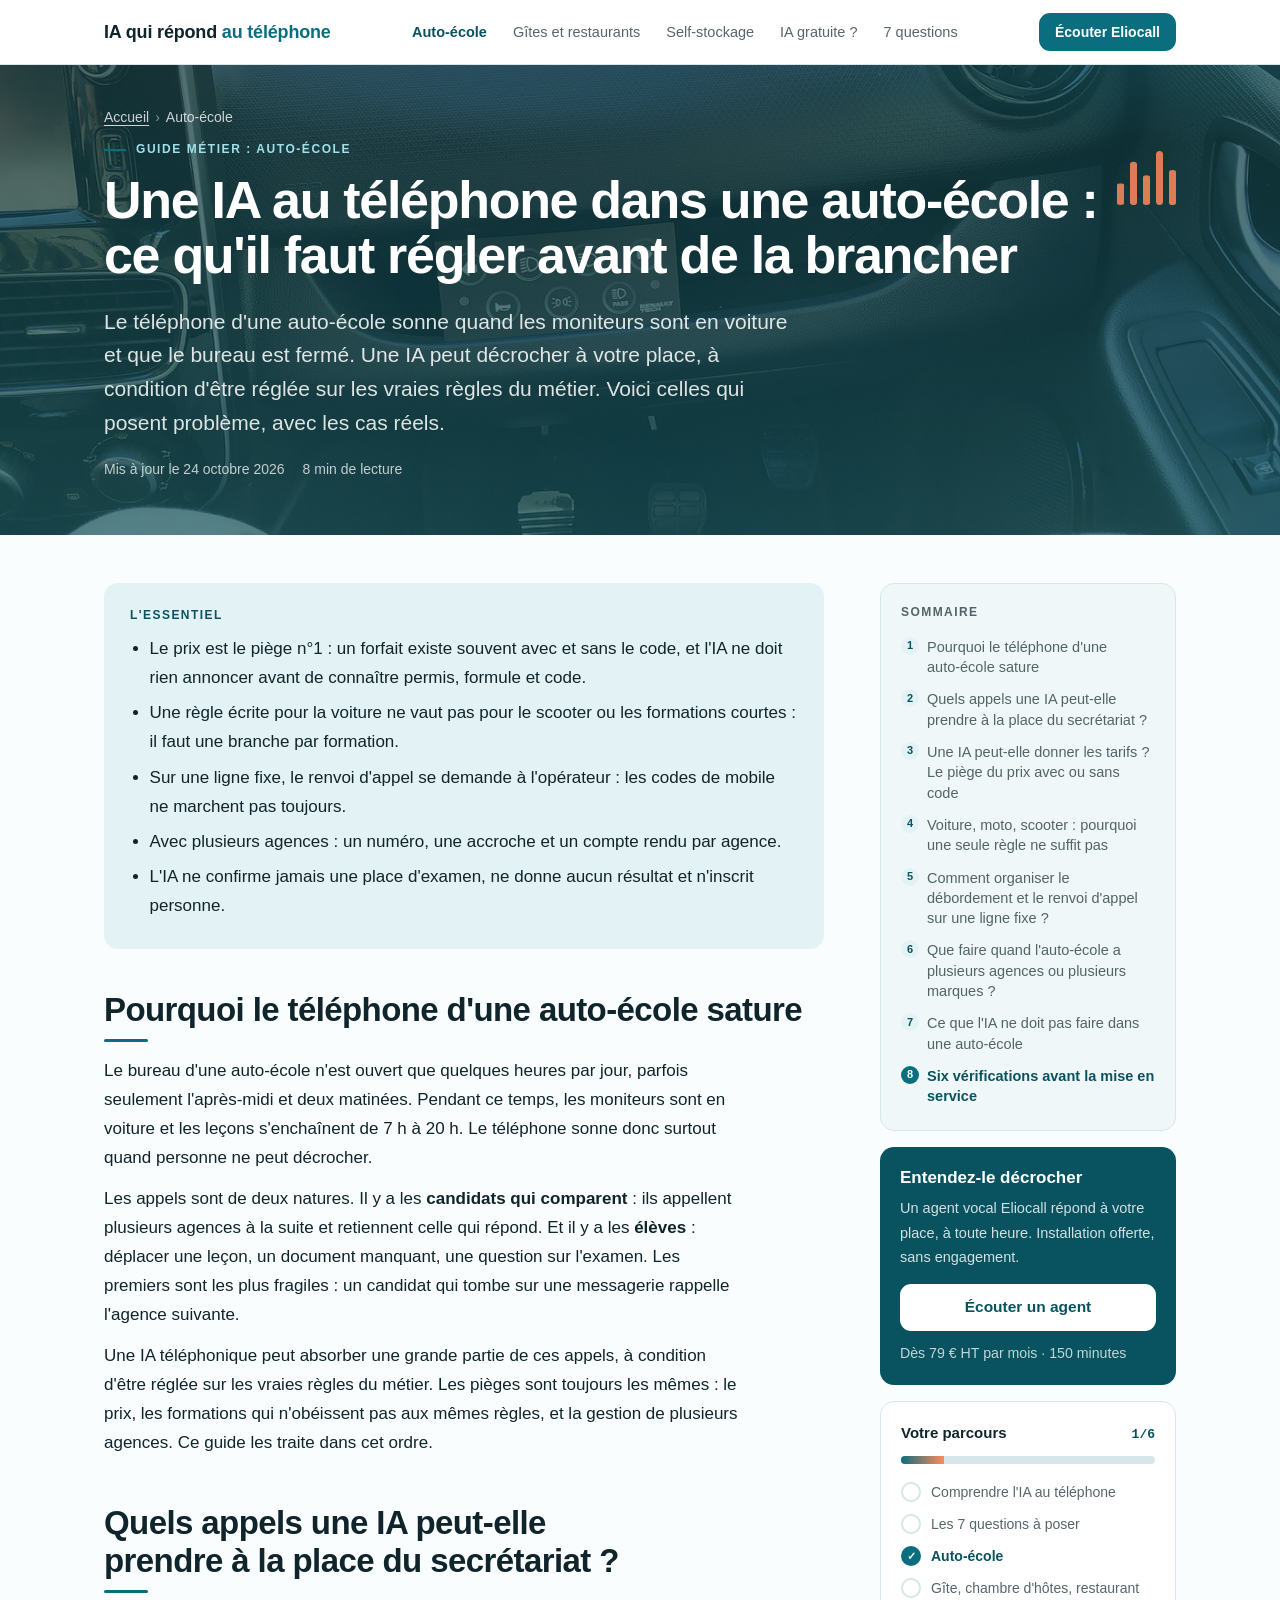
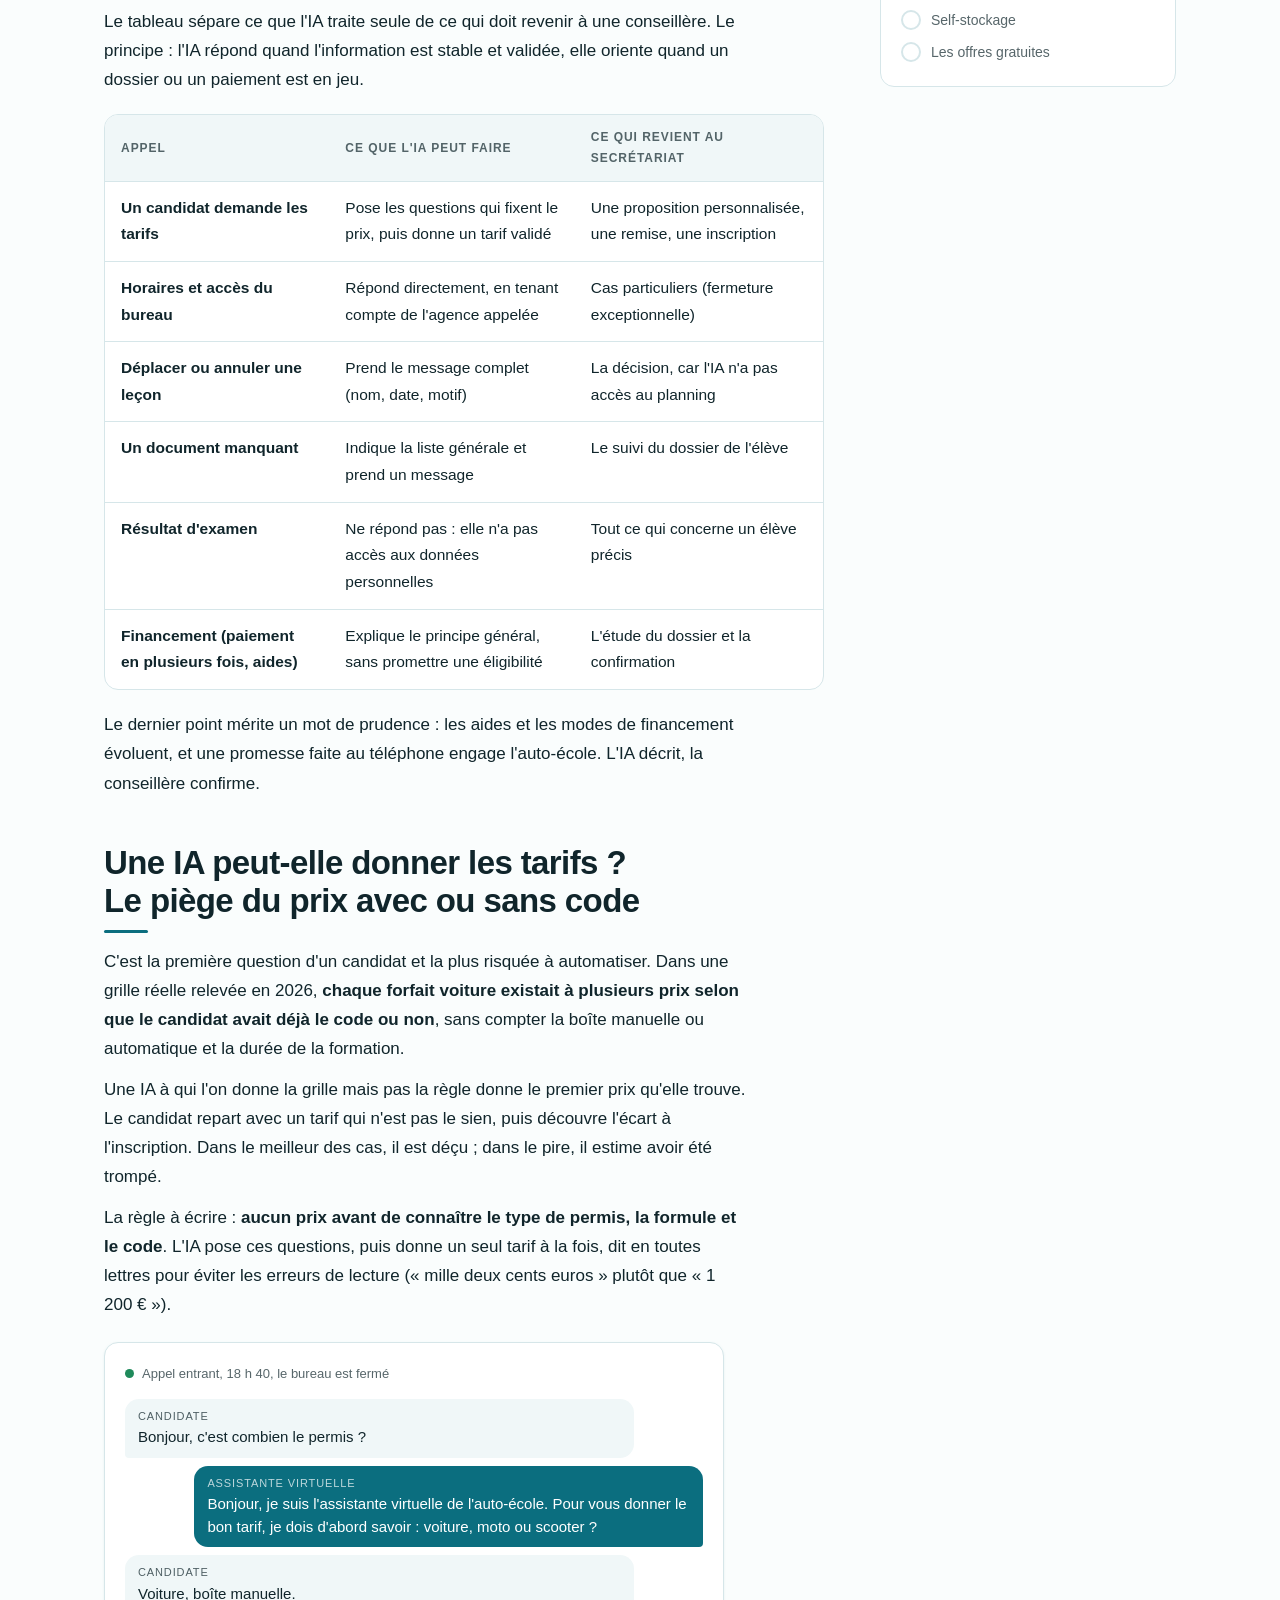
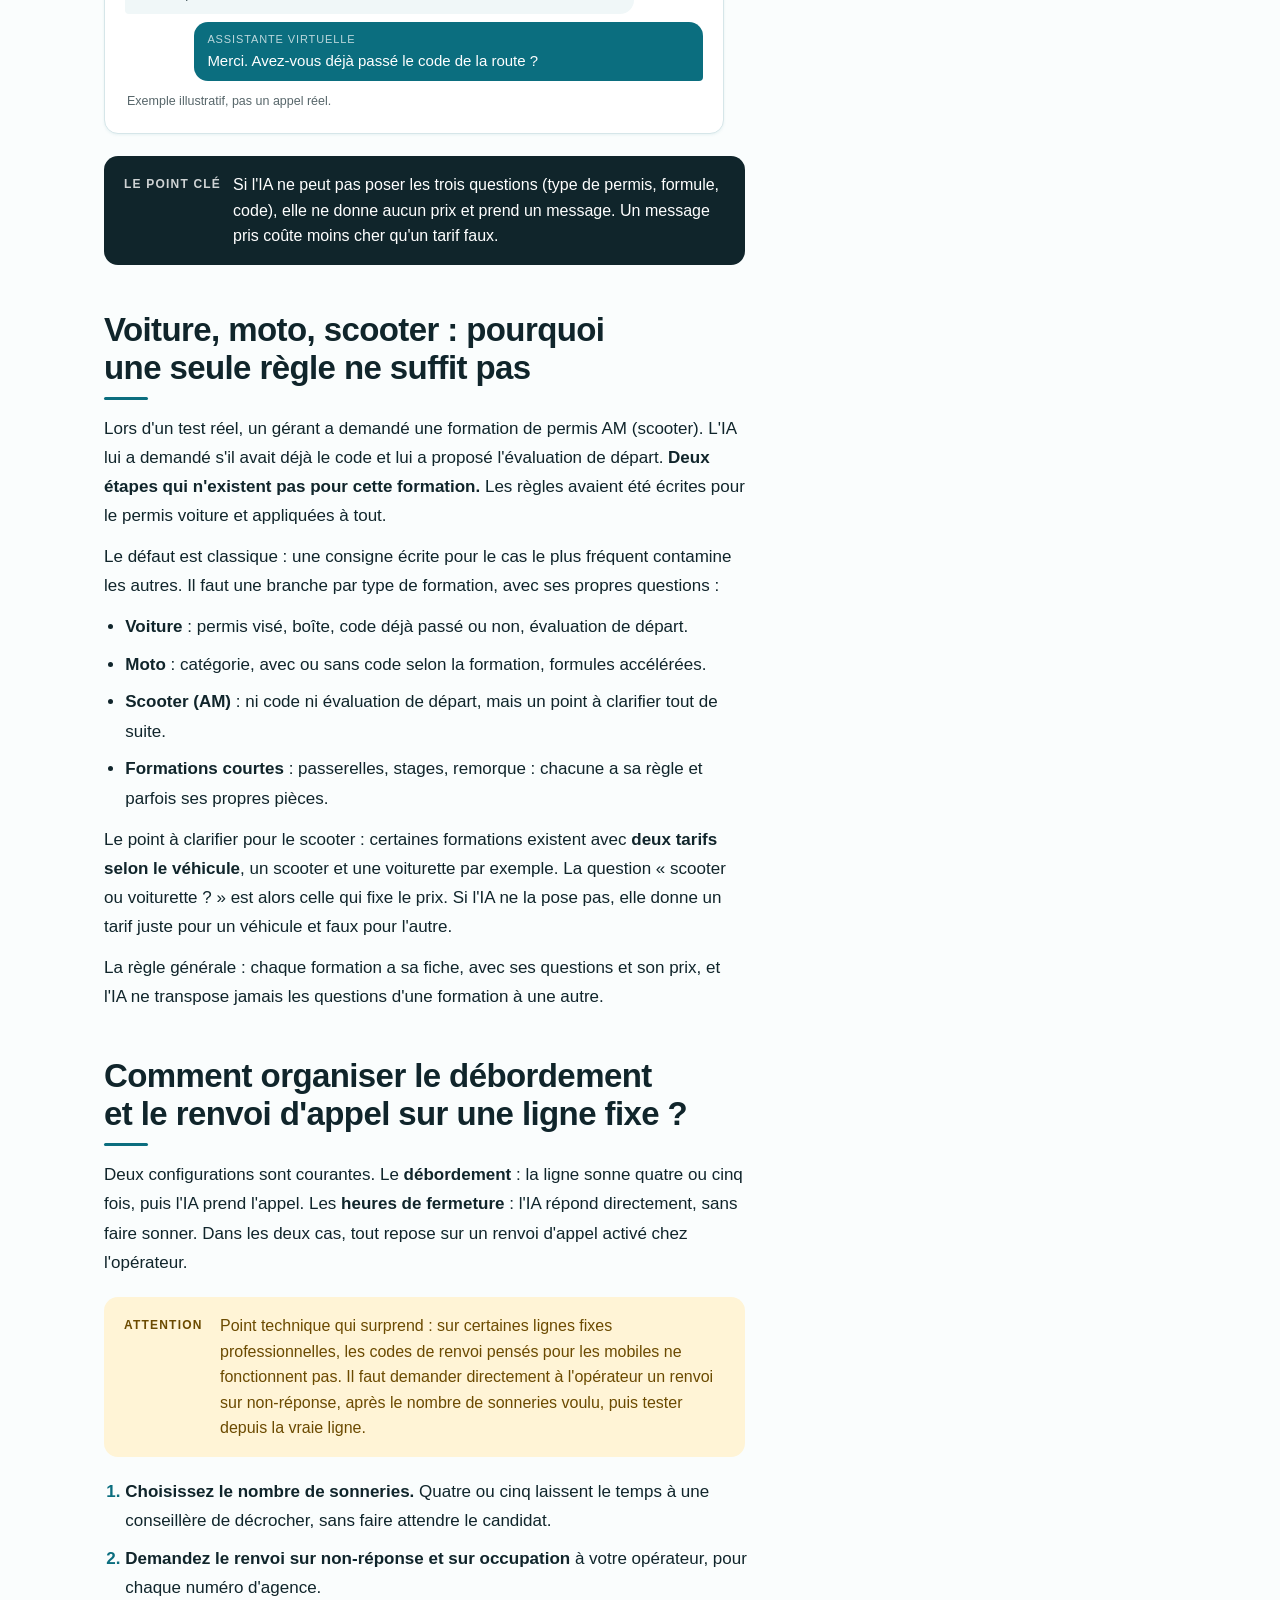
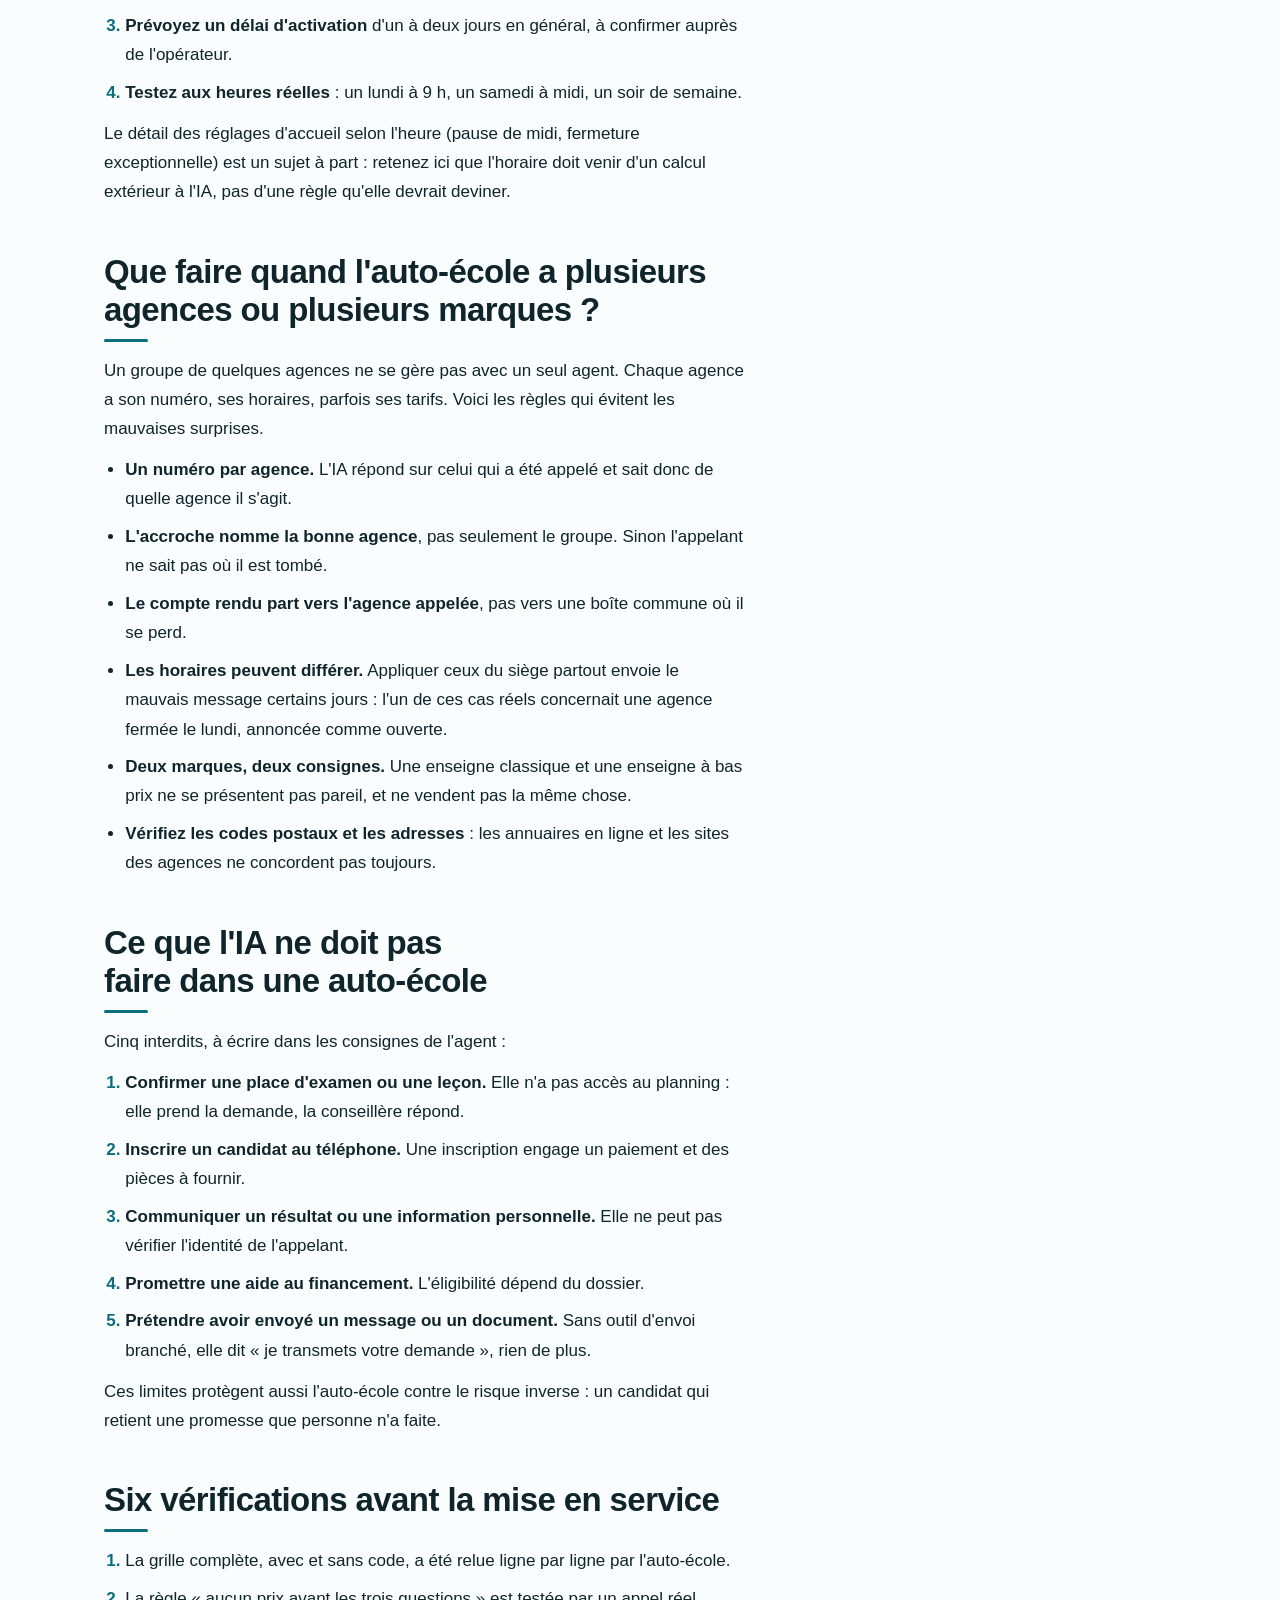
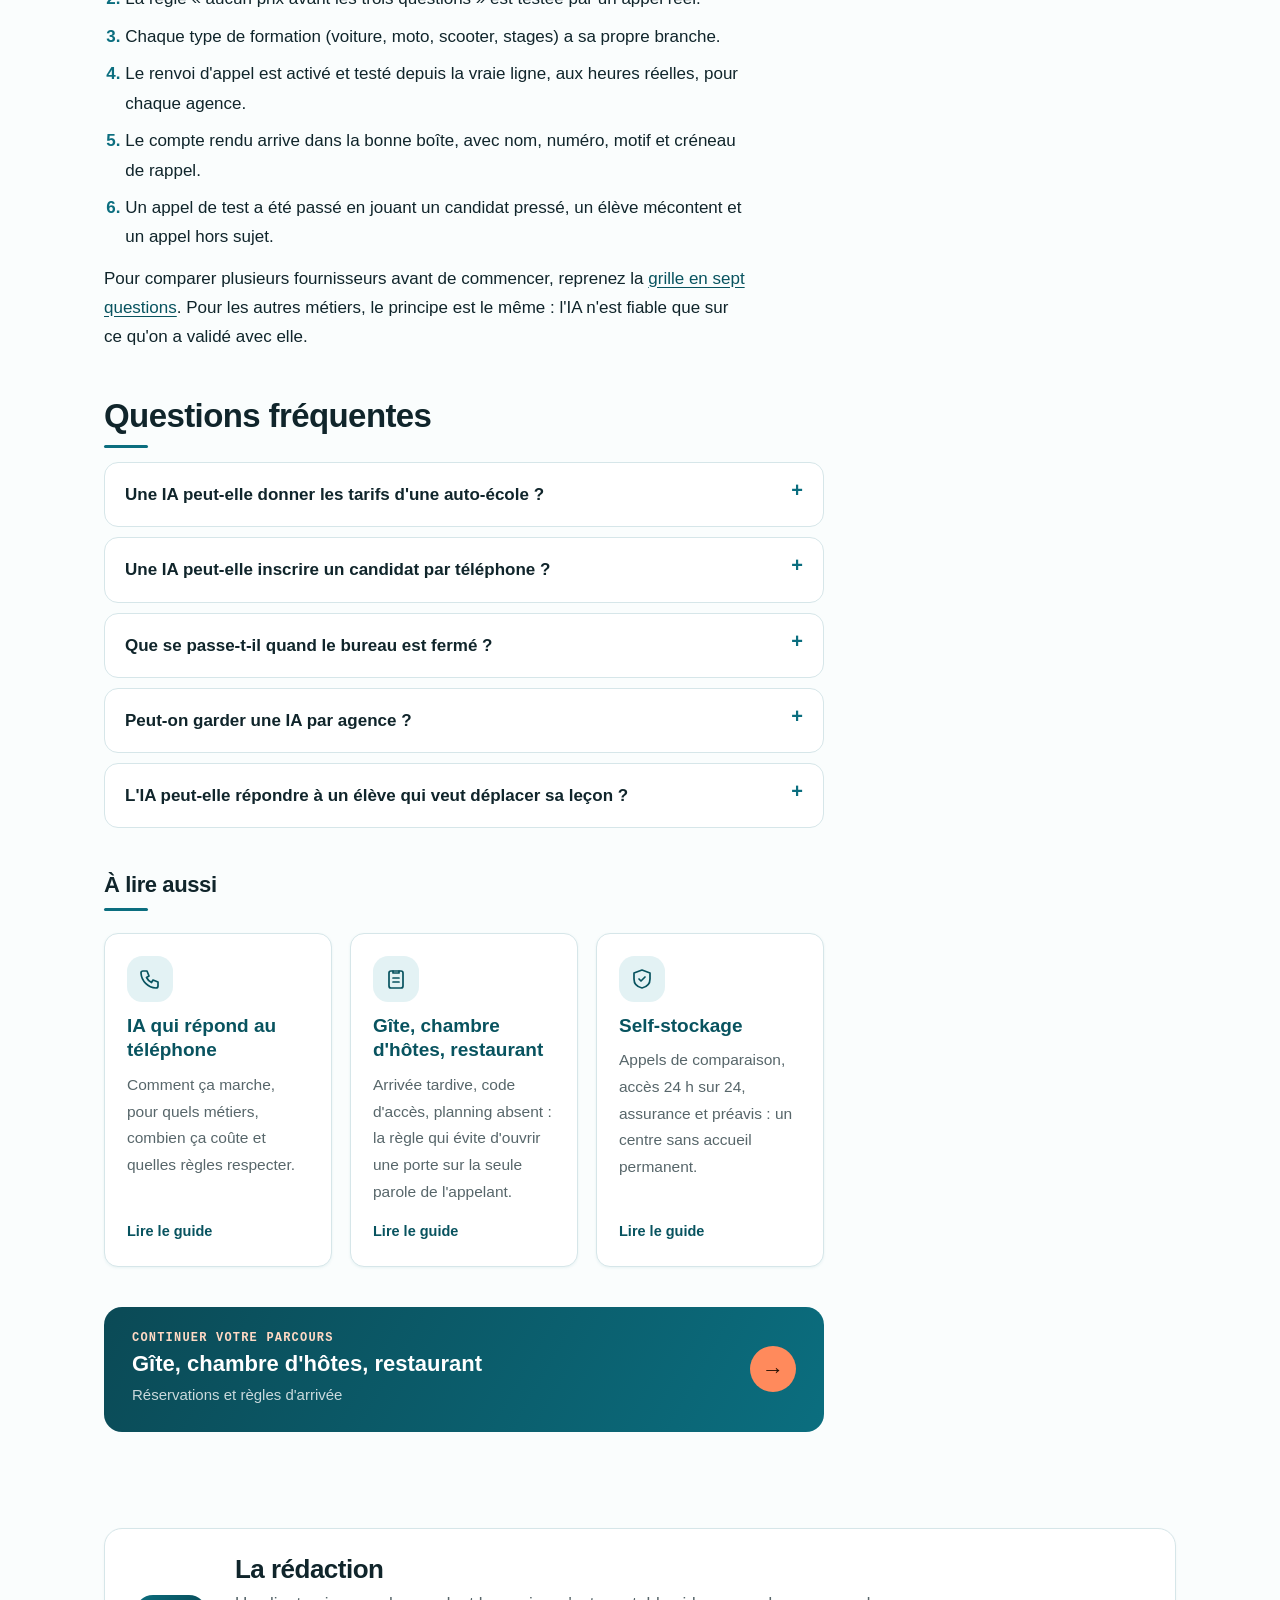
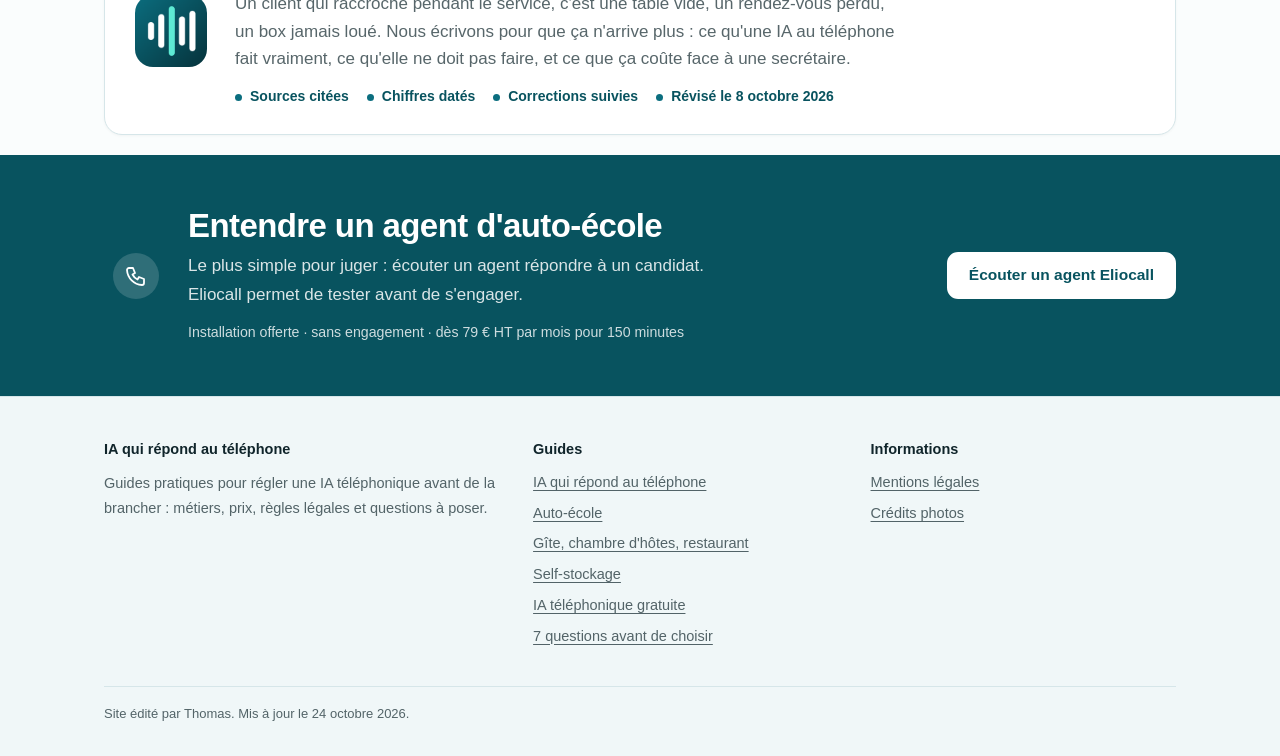
==== commit 089b02f2: "Auto-update date 24 octobre 2026" ====
--- a/auto-ecole/index.html
+++ b/auto-ecole/index.html
@@ -26,7 +26,7 @@
 
 <meta http-equiv="Content-Security-Policy" content="default-src 'self'; script-src 'self' 'unsafe-inline'; style-src 'self' 'unsafe-inline'; img-src 'self' data:; base-uri 'self'; form-action 'none'">
 <meta name="referrer" content="strict-origin-when-cross-origin">
-<script type="application/ld+json">{"@context": "https://schema.org", "@graph": [{"@type": "BreadcrumbList", "itemListElement": [{"@type": "ListItem", "position": 1, "name": "Accueil", "item": "https://ia-qui-repond-au-telephone.eu/"}, {"@type": "ListItem", "position": 2, "name": "Auto-école", "item": "https://ia-qui-repond-au-telephone.eu/auto-ecole/"}]}, {"@type": "Article", "headline": "Une IA au téléphone dans une auto-école : ce qu'il faut régler avant de la brancher", "description": "Ce qu'une IA téléphonique peut dire et ne doit pas dire dans une auto-école : tarifs avec ou sans code, débordement, renvoi sur ligne fixe, plusieurs agences.", "inLanguage": "fr-FR", "datePublished": "2026-10-05", "dateModified": "2026-10-23", "mainEntityOfPage": "https://ia-qui-repond-au-telephone.eu/auto-ecole/", "author": {"@type": "Organization", "name": "IA qui répond au téléphone", "url": "https://ia-qui-repond-au-telephone.eu"}, "publisher": {"@type": "Organization", "name": "IA qui répond au téléphone", "url": "https://ia-qui-repond-au-telephone.eu"}}, {"@type": "FAQPage", "mainEntity": [{"@type": "Question", "name": "Une IA peut-elle donner les tarifs d'une auto-école ?", "acceptedAnswer": {"@type": "Answer", "text": "Oui, si la grille complète lui est fournie et si elle pose d'abord les bonnes questions : type de permis, formule, code déjà passé ou non. Sans ces réponses, elle risque de donner le prix d'un autre forfait."}}, {"@type": "Question", "name": "Une IA peut-elle inscrire un candidat par téléphone ?", "acceptedAnswer": {"@type": "Answer", "text": "Mieux vaut qu'elle ne le fasse pas : une inscription engage un paiement et des pièces à fournir. Elle prend la demande, les coordonnées et un créneau de rappel, et la conseillère finalise."}}, {"@type": "Question", "name": "Que se passe-t-il quand le bureau est fermé ?", "acceptedAnswer": {"@type": "Answer", "text": "L'IA décroche directement hors des heures du bureau, répond aux questions courantes (horaires, formules, mode d'inscription) et laisse un compte rendu par e-mail à l'agence concernée pour rappeler le lendemain."}}, {"@type": "Question", "name": "Peut-on garder une IA par agence ?", "acceptedAnswer": {"@type": "Answer", "text": "Oui, et c'est souvent nécessaire : chaque agence a son numéro, ses horaires et parfois ses tarifs. L'accroche et le compte rendu doivent suivre l'agence réellement appelée."}}, {"@type": "Question", "name": "L'IA peut-elle répondre à un élève qui veut déplacer sa leçon ?", "acceptedAnswer": {"@type": "Answer", "text": "Elle peut prendre sa demande (nom, date, motif), mais pas la valider : elle n'a pas accès au planning des moniteurs. Le secrétariat confirme ensuite."}}]}]}</script>
+<script type="application/ld+json">{"@context": "https://schema.org", "@graph": [{"@type": "BreadcrumbList", "itemListElement": [{"@type": "ListItem", "position": 1, "name": "Accueil", "item": "https://ia-qui-repond-au-telephone.eu/"}, {"@type": "ListItem", "position": 2, "name": "Auto-école", "item": "https://ia-qui-repond-au-telephone.eu/auto-ecole/"}]}, {"@type": "Article", "headline": "Une IA au téléphone dans une auto-école : ce qu'il faut régler avant de la brancher", "description": "Ce qu'une IA téléphonique peut dire et ne doit pas dire dans une auto-école : tarifs avec ou sans code, débordement, renvoi sur ligne fixe, plusieurs agences.", "inLanguage": "fr-FR", "datePublished": "2026-10-05", "dateModified": "2026-10-24", "mainEntityOfPage": "https://ia-qui-repond-au-telephone.eu/auto-ecole/", "author": {"@type": "Organization", "name": "IA qui répond au téléphone", "url": "https://ia-qui-repond-au-telephone.eu"}, "publisher": {"@type": "Organization", "name": "IA qui répond au téléphone", "url": "https://ia-qui-repond-au-telephone.eu"}}, {"@type": "FAQPage", "mainEntity": [{"@type": "Question", "name": "Une IA peut-elle donner les tarifs d'une auto-école ?", "acceptedAnswer": {"@type": "Answer", "text": "Oui, si la grille complète lui est fournie et si elle pose d'abord les bonnes questions : type de permis, formule, code déjà passé ou non. Sans ces réponses, elle risque de donner le prix d'un autre forfait."}}, {"@type": "Question", "name": "Une IA peut-elle inscrire un candidat par téléphone ?", "acceptedAnswer": {"@type": "Answer", "text": "Mieux vaut qu'elle ne le fasse pas : une inscription engage un paiement et des pièces à fournir. Elle prend la demande, les coordonnées et un créneau de rappel, et la conseillère finalise."}}, {"@type": "Question", "name": "Que se passe-t-il quand le bureau est fermé ?", "acceptedAnswer": {"@type": "Answer", "text": "L'IA décroche directement hors des heures du bureau, répond aux questions courantes (horaires, formules, mode d'inscription) et laisse un compte rendu par e-mail à l'agence concernée pour rappeler le lendemain."}}, {"@type": "Question", "name": "Peut-on garder une IA par agence ?", "acceptedAnswer": {"@type": "Answer", "text": "Oui, et c'est souvent nécessaire : chaque agence a son numéro, ses horaires et parfois ses tarifs. L'accroche et le compte rendu doivent suivre l'agence réellement appelée."}}, {"@type": "Question", "name": "L'IA peut-elle répondre à un élève qui veut déplacer sa leçon ?", "acceptedAnswer": {"@type": "Answer", "text": "Elle peut prendre sa demande (nom, date, motif), mais pas la valider : elle n'a pas accès au planning des moniteurs. Le secrétariat confirme ensuite."}}]}]}</script>
 <link rel="stylesheet" href="/style.css">
 <script>(function(){var d=document.documentElement;if(window.matchMedia&&matchMedia("(prefers-reduced-motion: reduce)").matches)return;d.classList.add("i-js");setTimeout(function(){if(!window.__rvok)d.classList.add("i-show")},3500)})();</script>
 </head>
@@ -35,7 +35,7 @@
 <div class="i-rdp" id="rdp" aria-hidden="true"><i></i></div>
 <header class="i-top"><div class="i-wrap"><a class="i-brand" href="/">IA qui répond <span>au téléphone</span></a><nav class="i-nav" aria-label="Navigation"><a href="/auto-ecole/" class="i-cur">Auto-école</a><a href="/hebergement-restaurant/">Gîtes et restaurants</a><a href="/self-stockage/">Self-stockage</a><a href="/ia-telephone-gratuite/">IA gratuite&nbsp;?</a><a href="/questions-avant-de-choisir/">7 questions</a></nav><a class="i-btn i-small" href="https://eliocall.com/?utm_source=ia-qui-repond-au-telephone&amp;utm_medium=guide&amp;utm_campaign=header" rel="nofollow sponsored noopener">Écouter Eliocall</a></div></header>
 <main id="contenu">
-<div class="i-page-head"><img class="i-pgbg" src="/img/autoecole.jpg" alt="" width="1400" height="933" loading="eager" decoding="async"><div class="i-wrap"><div class="i-eq" aria-hidden="true"><i></i><i></i><i></i><i></i><i></i></div><div class="i-crumbs"><a href="/">Accueil</a><i>›</i>Auto-école</div><div class="i-kicker">Guide métier&nbsp;: auto-école</div><h1>Une IA au téléphone dans une auto-école&nbsp;: ce qu'il faut régler avant de la brancher</h1><p class="i-lead">Le téléphone d'une auto-école sonne quand les moniteurs sont en voiture et que le bureau est fermé. Une IA peut décrocher à votre place, à condition d'être réglée sur les vraies règles du métier. Voici celles qui posent problème, avec les cas réels.</p><div class="i-meta"><span>Mis à jour le 23 octobre 2026</span><span>8 min de lecture</span></div></div></div>
+<div class="i-page-head"><img class="i-pgbg" src="/img/autoecole.jpg" alt="" width="1400" height="933" loading="eager" decoding="async"><div class="i-wrap"><div class="i-eq" aria-hidden="true"><i></i><i></i><i></i><i></i><i></i></div><div class="i-crumbs"><a href="/">Accueil</a><i>›</i>Auto-école</div><div class="i-kicker">Guide métier&nbsp;: auto-école</div><h1>Une IA au téléphone dans une auto-école&nbsp;: ce qu'il faut régler avant de la brancher</h1><p class="i-lead">Le téléphone d'une auto-école sonne quand les moniteurs sont en voiture et que le bureau est fermé. Une IA peut décrocher à votre place, à condition d'être réglée sur les vraies règles du métier. Voici celles qui posent problème, avec les cas réels.</p><div class="i-meta"><span>Mis à jour le 24 octobre 2026</span><span>8 min de lecture</span></div></div></div>
 <div class="i-wrap i-layout"><article class="i-doc"><div class="i-summary"><b>L'essentiel</b><ul><li>Le prix est le piège n°1&nbsp;: un forfait existe souvent avec et sans le code, et l'IA ne doit rien annoncer avant de connaître permis, formule et code.</li><li>Une règle écrite pour la voiture ne vaut pas pour le scooter ou les formations courtes&nbsp;: il faut une branche par formation.</li><li>Sur une ligne fixe, le renvoi d'appel se demande à l'opérateur&nbsp;: les codes de mobile ne marchent pas toujours.</li><li>Avec plusieurs agences&nbsp;: un numéro, une accroche et un compte rendu par agence.</li><li>L'IA ne confirme jamais une place d'examen, ne donne aucun résultat et n'inscrit personne.</li></ul></div><section id="pourquoi-le-telephone-sature" class="i-rv"><h2>Pourquoi le téléphone d'une auto-école sature</h2>
 <p>Le bureau d'une auto-école n'est ouvert que quelques heures par jour, parfois seulement l'après-midi et deux matinées. Pendant ce temps, les moniteurs sont en voiture et les leçons s'enchaînent de 7 h à 20 h. Le téléphone sonne donc surtout quand personne ne peut décrocher.</p>
 <p>Les appels sont de deux natures. Il y a les <strong>candidats qui comparent</strong>&nbsp;: ils appellent plusieurs agences à la suite et retiennent celle qui répond. Et il y a les <strong>élèves</strong>&nbsp;: déplacer une leçon, un document manquant, une question sur l'examen. Les premiers sont les plus fragiles&nbsp;: un candidat qui tombe sur une messagerie rappelle l'agence suivante.</p>
@@ -103,7 +103,7 @@
 <section class="i-rdn" id="redaction"><div class="i-wrap"><div class="i-rdc"><img class="i-rdm" src="/icon-192.png" alt="" width="72" height="72" loading="lazy" decoding="async"><div><h2>La rédaction</h2><p>Un client qui raccroche pendant le service, c'est une table vide, un rendez-vous perdu, un box jamais loué. Nous écrivons pour que ça n'arrive plus&nbsp;: ce qu'une IA au téléphone fait vraiment, ce qu'elle ne doit pas faire, et ce que ça coûte face à une secrétaire.</p><ul><li>Sources citées</li><li>Chiffres datés</li><li>Corrections suivies</li><li>Révisé le 8 octobre 2026</li></ul></div></div></div></section>
 <div class="i-band"><div class="i-wrap"><div><div class="i-rg" aria-hidden="true"><span></span><span></span><span></span><b><svg viewBox="0 0 24 24" width="24" height="24" fill="none" stroke="#fff" stroke-width="1.8" stroke-linecap="round" stroke-linejoin="round"><path d="M5 4h4l2 5-2.5 1.5a11 11 0 0 0 5 5L15 13l5 2v4a2 2 0 0 1-2 2A16 16 0 0 1 3 6a2 2 0 0 1 2-2z"/></svg></b></div><div><h2>Entendre un agent d'auto-école</h2><p>Le plus simple pour juger&nbsp;: écouter un agent répondre à un candidat. Eliocall permet de tester avant de s'engager.</p><small style="display:block;margin-top:10px;opacity:.8">Installation offerte · sans engagement · dès 79 € HT par mois pour 150 minutes</small></div></div><a class="i-btn" href="https://eliocall.com/?utm_source=ia-qui-repond-au-telephone&amp;utm_medium=guide&amp;utm_campaign=auto-ecole" rel="nofollow sponsored noopener">Écouter un agent Eliocall</a></div></div>
 </main>
-<footer class="i-foot"><div class="i-wrap"><div><b>IA qui répond <span>au téléphone</span></b><p>Guides pratiques pour régler une IA téléphonique avant de la brancher&nbsp;: métiers, prix, règles légales et questions à poser.</p></div><div><b>Guides</b><ul><li><a href="/">IA qui répond au téléphone</a></li><li><a href="/auto-ecole/">Auto-école</a></li><li><a href="/hebergement-restaurant/">Gîte, chambre d'hôtes, restaurant</a></li><li><a href="/self-stockage/">Self-stockage</a></li><li><a href="/ia-telephone-gratuite/">IA téléphonique gratuite</a></li><li><a href="/questions-avant-de-choisir/">7 questions avant de choisir</a></li></ul></div><div><b>Informations</b><ul><li><a href="/mentions-legales/">Mentions légales</a></li><li><a href="/mentions-legales/#credits-photos">Crédits photos</a></li></ul></div><div class="i-small">Site édité par Thomas. Mis à jour le 23 octobre 2026.</div></div></footer>
+<footer class="i-foot"><div class="i-wrap"><div><b>IA qui répond <span>au téléphone</span></b><p>Guides pratiques pour régler une IA téléphonique avant de la brancher&nbsp;: métiers, prix, règles légales et questions à poser.</p></div><div><b>Guides</b><ul><li><a href="/">IA qui répond au téléphone</a></li><li><a href="/auto-ecole/">Auto-école</a></li><li><a href="/hebergement-restaurant/">Gîte, chambre d'hôtes, restaurant</a></li><li><a href="/self-stockage/">Self-stockage</a></li><li><a href="/ia-telephone-gratuite/">IA téléphonique gratuite</a></li><li><a href="/questions-avant-de-choisir/">7 questions avant de choisir</a></li></ul></div><div><b>Informations</b><ul><li><a href="/mentions-legales/">Mentions légales</a></li><li><a href="/mentions-legales/#credits-photos">Crédits photos</a></li></ul></div><div class="i-small">Site édité par Thomas. Mis à jour le 24 octobre 2026.</div></div></footer>
 <script>(function(){var P="i-",d=document;if(window.matchMedia&&matchMedia("(prefers-reduced-motion: reduce)").matches)return;window.__rvok=1;
 var rd=d.getElementById("rdp"),bar=rd&&rd.firstElementChild,top=d.querySelector("."+P+"top"),tk=false;
 function onS(){tk=false;var h=d.documentElement,max=h.scrollHeight-h.clientHeight,y=window.pageYOffset||h.scrollTop;if(bar&&max>0)bar.style.transform="scaleX("+Math.min(1,y/max)+")";if(top){if(y>8)top.classList.add(P+"sc");else top.classList.remove(P+"sc")}}
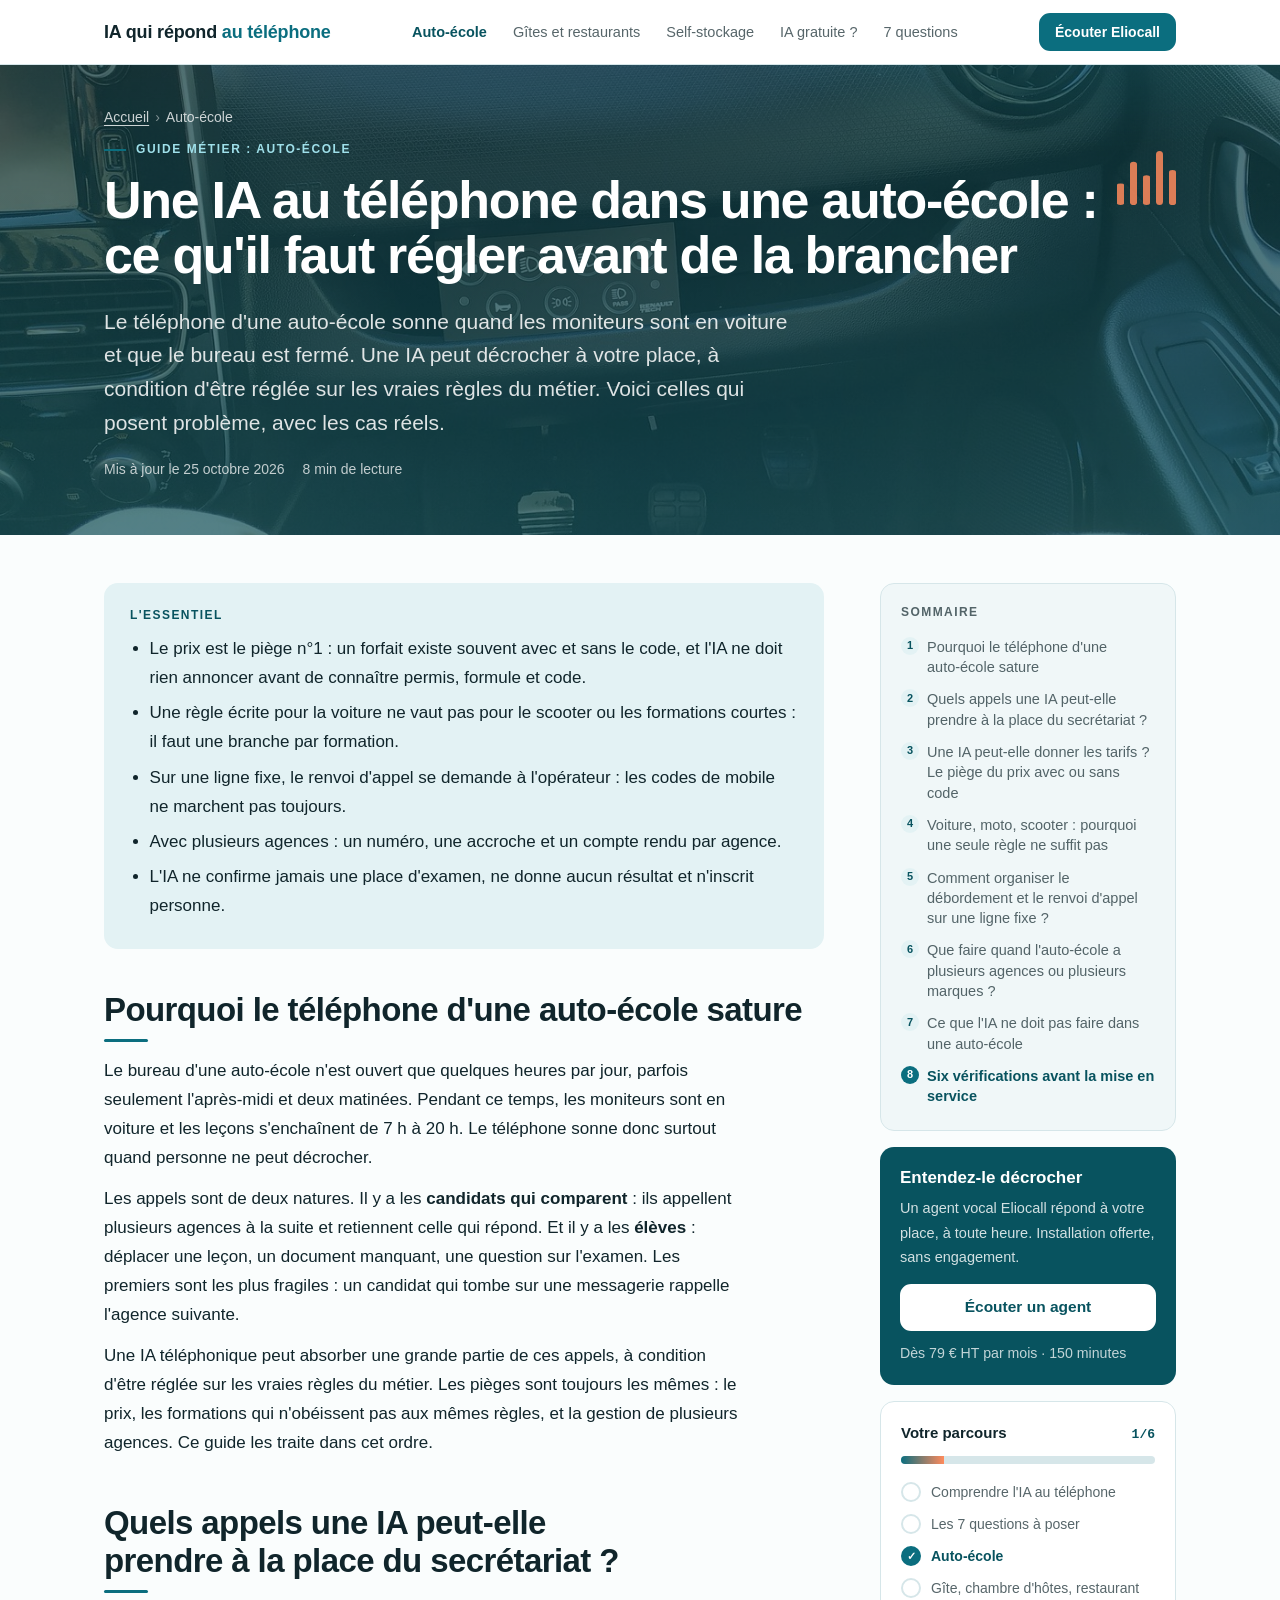
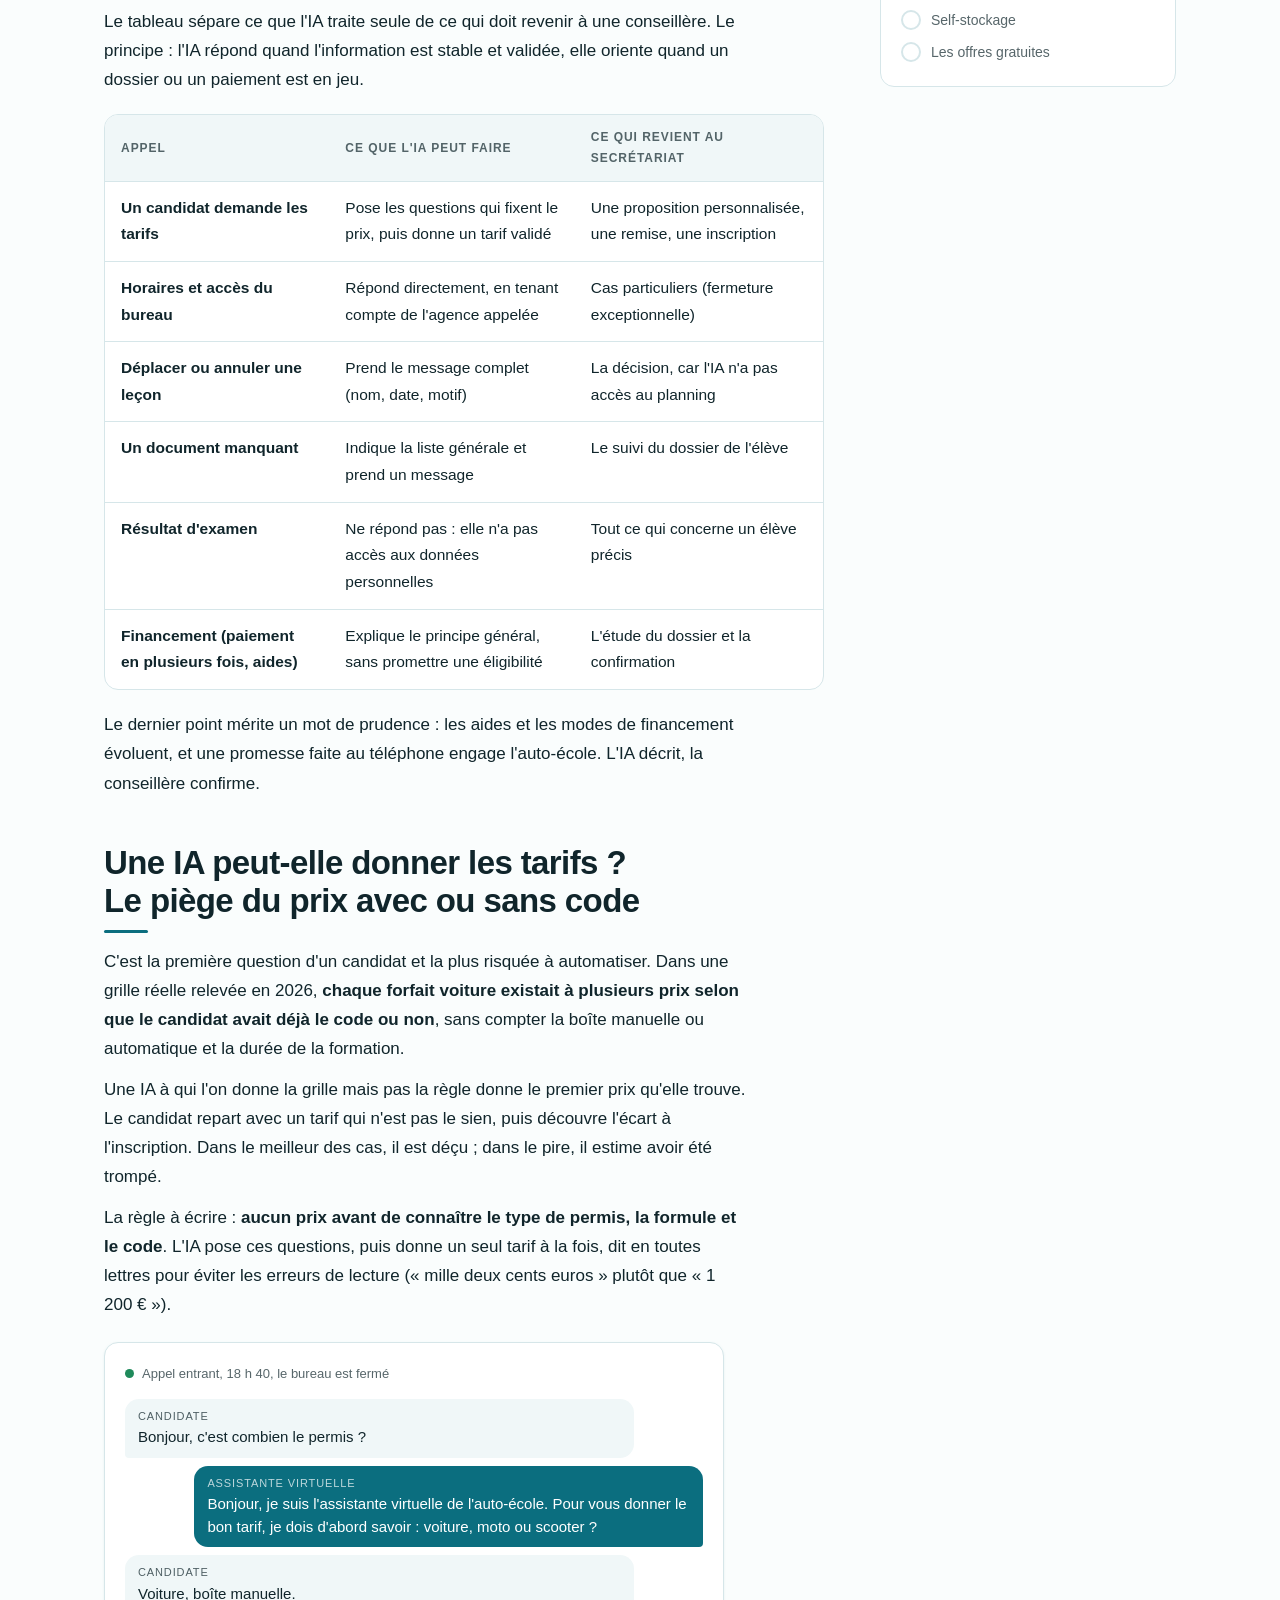
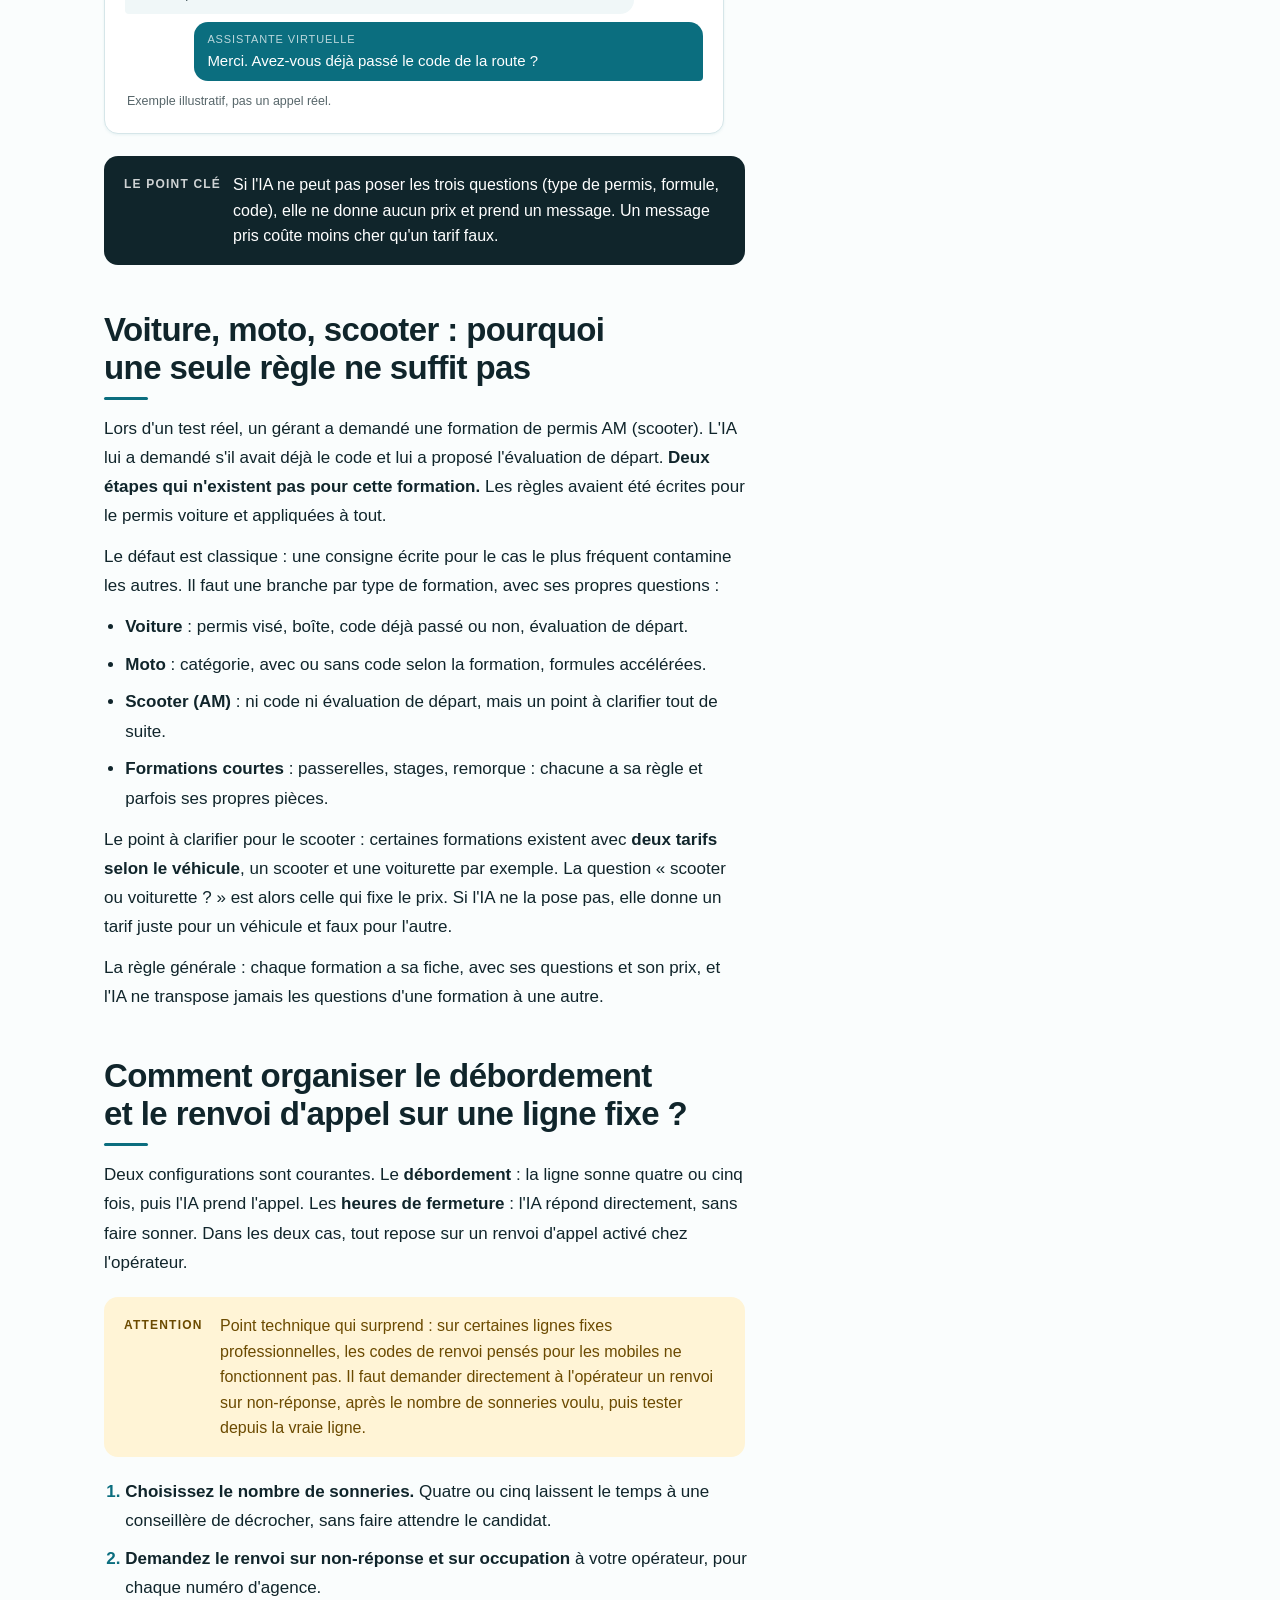
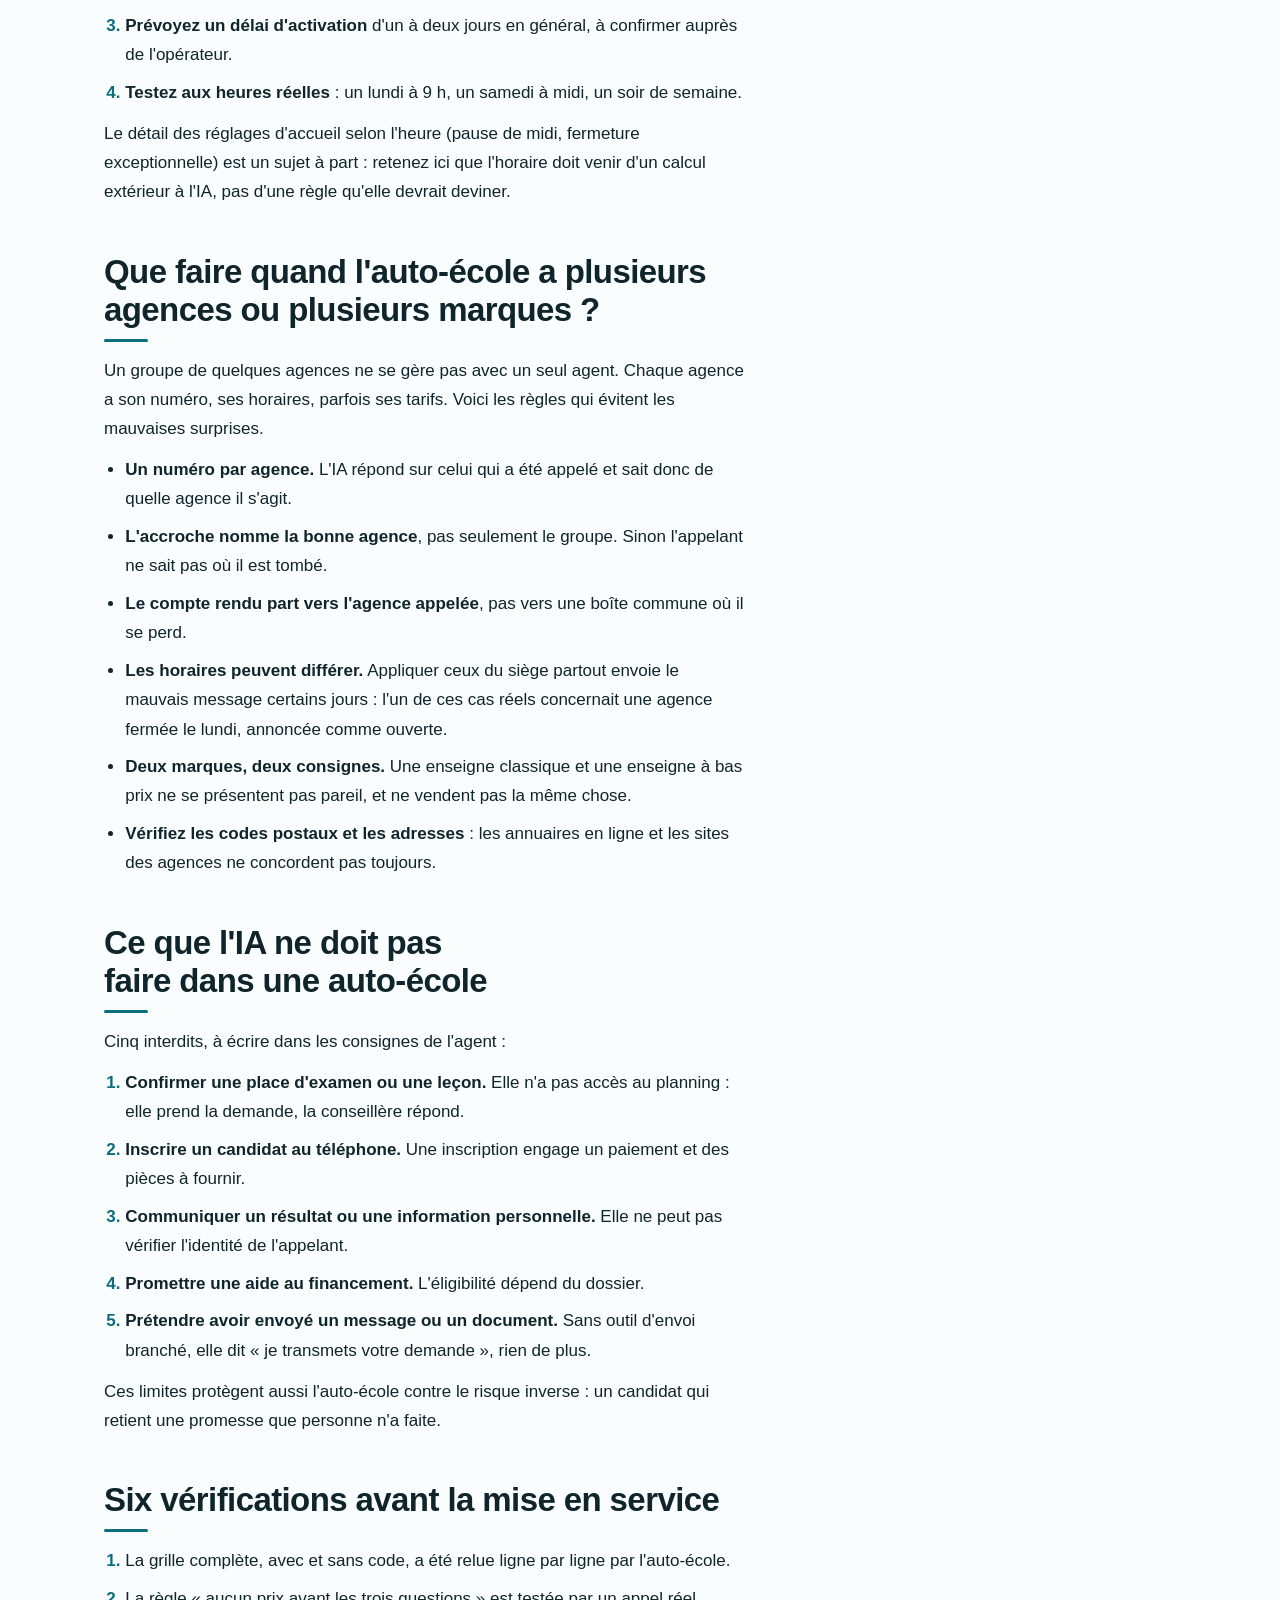
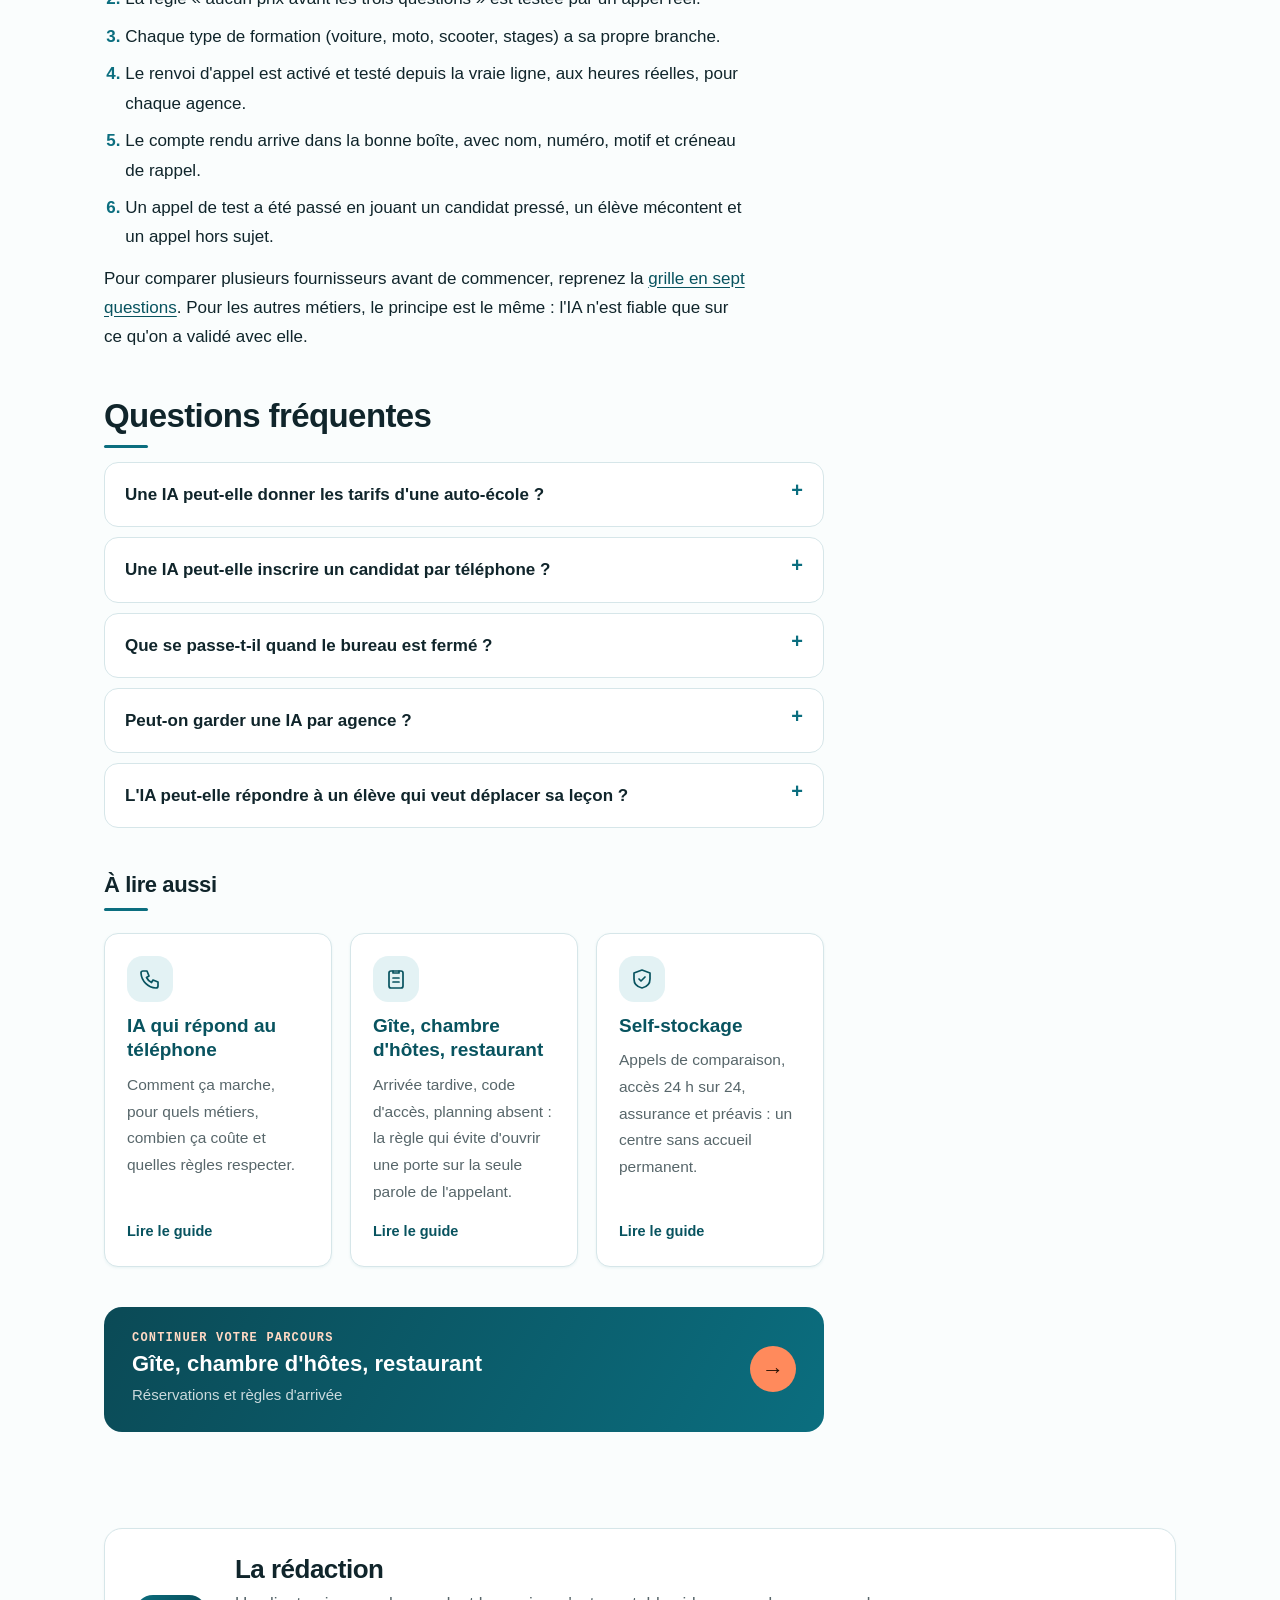
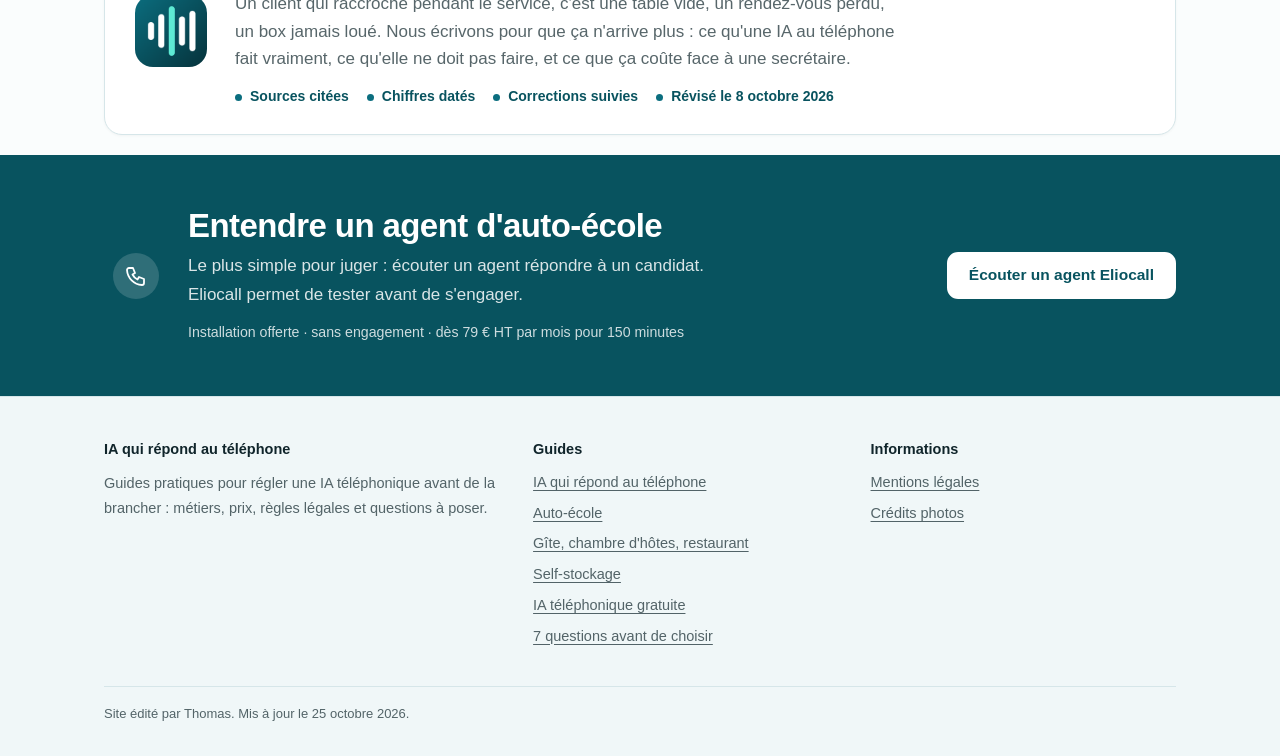
==== commit 2d2f6a38: "Auto-update date 25 octobre 2026" ====
--- a/auto-ecole/index.html
+++ b/auto-ecole/index.html
@@ -26,7 +26,7 @@
 
 <meta http-equiv="Content-Security-Policy" content="default-src 'self'; script-src 'self' 'unsafe-inline'; style-src 'self' 'unsafe-inline'; img-src 'self' data:; base-uri 'self'; form-action 'none'">
 <meta name="referrer" content="strict-origin-when-cross-origin">
-<script type="application/ld+json">{"@context": "https://schema.org", "@graph": [{"@type": "BreadcrumbList", "itemListElement": [{"@type": "ListItem", "position": 1, "name": "Accueil", "item": "https://ia-qui-repond-au-telephone.eu/"}, {"@type": "ListItem", "position": 2, "name": "Auto-école", "item": "https://ia-qui-repond-au-telephone.eu/auto-ecole/"}]}, {"@type": "Article", "headline": "Une IA au téléphone dans une auto-école : ce qu'il faut régler avant de la brancher", "description": "Ce qu'une IA téléphonique peut dire et ne doit pas dire dans une auto-école : tarifs avec ou sans code, débordement, renvoi sur ligne fixe, plusieurs agences.", "inLanguage": "fr-FR", "datePublished": "2026-10-05", "dateModified": "2026-10-24", "mainEntityOfPage": "https://ia-qui-repond-au-telephone.eu/auto-ecole/", "author": {"@type": "Organization", "name": "IA qui répond au téléphone", "url": "https://ia-qui-repond-au-telephone.eu"}, "publisher": {"@type": "Organization", "name": "IA qui répond au téléphone", "url": "https://ia-qui-repond-au-telephone.eu"}}, {"@type": "FAQPage", "mainEntity": [{"@type": "Question", "name": "Une IA peut-elle donner les tarifs d'une auto-école ?", "acceptedAnswer": {"@type": "Answer", "text": "Oui, si la grille complète lui est fournie et si elle pose d'abord les bonnes questions : type de permis, formule, code déjà passé ou non. Sans ces réponses, elle risque de donner le prix d'un autre forfait."}}, {"@type": "Question", "name": "Une IA peut-elle inscrire un candidat par téléphone ?", "acceptedAnswer": {"@type": "Answer", "text": "Mieux vaut qu'elle ne le fasse pas : une inscription engage un paiement et des pièces à fournir. Elle prend la demande, les coordonnées et un créneau de rappel, et la conseillère finalise."}}, {"@type": "Question", "name": "Que se passe-t-il quand le bureau est fermé ?", "acceptedAnswer": {"@type": "Answer", "text": "L'IA décroche directement hors des heures du bureau, répond aux questions courantes (horaires, formules, mode d'inscription) et laisse un compte rendu par e-mail à l'agence concernée pour rappeler le lendemain."}}, {"@type": "Question", "name": "Peut-on garder une IA par agence ?", "acceptedAnswer": {"@type": "Answer", "text": "Oui, et c'est souvent nécessaire : chaque agence a son numéro, ses horaires et parfois ses tarifs. L'accroche et le compte rendu doivent suivre l'agence réellement appelée."}}, {"@type": "Question", "name": "L'IA peut-elle répondre à un élève qui veut déplacer sa leçon ?", "acceptedAnswer": {"@type": "Answer", "text": "Elle peut prendre sa demande (nom, date, motif), mais pas la valider : elle n'a pas accès au planning des moniteurs. Le secrétariat confirme ensuite."}}]}]}</script>
+<script type="application/ld+json">{"@context": "https://schema.org", "@graph": [{"@type": "BreadcrumbList", "itemListElement": [{"@type": "ListItem", "position": 1, "name": "Accueil", "item": "https://ia-qui-repond-au-telephone.eu/"}, {"@type": "ListItem", "position": 2, "name": "Auto-école", "item": "https://ia-qui-repond-au-telephone.eu/auto-ecole/"}]}, {"@type": "Article", "headline": "Une IA au téléphone dans une auto-école : ce qu'il faut régler avant de la brancher", "description": "Ce qu'une IA téléphonique peut dire et ne doit pas dire dans une auto-école : tarifs avec ou sans code, débordement, renvoi sur ligne fixe, plusieurs agences.", "inLanguage": "fr-FR", "datePublished": "2026-10-05", "dateModified": "2026-10-25", "mainEntityOfPage": "https://ia-qui-repond-au-telephone.eu/auto-ecole/", "author": {"@type": "Organization", "name": "IA qui répond au téléphone", "url": "https://ia-qui-repond-au-telephone.eu"}, "publisher": {"@type": "Organization", "name": "IA qui répond au téléphone", "url": "https://ia-qui-repond-au-telephone.eu"}}, {"@type": "FAQPage", "mainEntity": [{"@type": "Question", "name": "Une IA peut-elle donner les tarifs d'une auto-école ?", "acceptedAnswer": {"@type": "Answer", "text": "Oui, si la grille complète lui est fournie et si elle pose d'abord les bonnes questions : type de permis, formule, code déjà passé ou non. Sans ces réponses, elle risque de donner le prix d'un autre forfait."}}, {"@type": "Question", "name": "Une IA peut-elle inscrire un candidat par téléphone ?", "acceptedAnswer": {"@type": "Answer", "text": "Mieux vaut qu'elle ne le fasse pas : une inscription engage un paiement et des pièces à fournir. Elle prend la demande, les coordonnées et un créneau de rappel, et la conseillère finalise."}}, {"@type": "Question", "name": "Que se passe-t-il quand le bureau est fermé ?", "acceptedAnswer": {"@type": "Answer", "text": "L'IA décroche directement hors des heures du bureau, répond aux questions courantes (horaires, formules, mode d'inscription) et laisse un compte rendu par e-mail à l'agence concernée pour rappeler le lendemain."}}, {"@type": "Question", "name": "Peut-on garder une IA par agence ?", "acceptedAnswer": {"@type": "Answer", "text": "Oui, et c'est souvent nécessaire : chaque agence a son numéro, ses horaires et parfois ses tarifs. L'accroche et le compte rendu doivent suivre l'agence réellement appelée."}}, {"@type": "Question", "name": "L'IA peut-elle répondre à un élève qui veut déplacer sa leçon ?", "acceptedAnswer": {"@type": "Answer", "text": "Elle peut prendre sa demande (nom, date, motif), mais pas la valider : elle n'a pas accès au planning des moniteurs. Le secrétariat confirme ensuite."}}]}]}</script>
 <link rel="stylesheet" href="/style.css">
 <script>(function(){var d=document.documentElement;if(window.matchMedia&&matchMedia("(prefers-reduced-motion: reduce)").matches)return;d.classList.add("i-js");setTimeout(function(){if(!window.__rvok)d.classList.add("i-show")},3500)})();</script>
 </head>
@@ -35,7 +35,7 @@
 <div class="i-rdp" id="rdp" aria-hidden="true"><i></i></div>
 <header class="i-top"><div class="i-wrap"><a class="i-brand" href="/">IA qui répond <span>au téléphone</span></a><nav class="i-nav" aria-label="Navigation"><a href="/auto-ecole/" class="i-cur">Auto-école</a><a href="/hebergement-restaurant/">Gîtes et restaurants</a><a href="/self-stockage/">Self-stockage</a><a href="/ia-telephone-gratuite/">IA gratuite&nbsp;?</a><a href="/questions-avant-de-choisir/">7 questions</a></nav><a class="i-btn i-small" href="https://eliocall.com/?utm_source=ia-qui-repond-au-telephone&amp;utm_medium=guide&amp;utm_campaign=header" rel="nofollow sponsored noopener">Écouter Eliocall</a></div></header>
 <main id="contenu">
-<div class="i-page-head"><img class="i-pgbg" src="/img/autoecole.jpg" alt="" width="1400" height="933" loading="eager" decoding="async"><div class="i-wrap"><div class="i-eq" aria-hidden="true"><i></i><i></i><i></i><i></i><i></i></div><div class="i-crumbs"><a href="/">Accueil</a><i>›</i>Auto-école</div><div class="i-kicker">Guide métier&nbsp;: auto-école</div><h1>Une IA au téléphone dans une auto-école&nbsp;: ce qu'il faut régler avant de la brancher</h1><p class="i-lead">Le téléphone d'une auto-école sonne quand les moniteurs sont en voiture et que le bureau est fermé. Une IA peut décrocher à votre place, à condition d'être réglée sur les vraies règles du métier. Voici celles qui posent problème, avec les cas réels.</p><div class="i-meta"><span>Mis à jour le 24 octobre 2026</span><span>8 min de lecture</span></div></div></div>
+<div class="i-page-head"><img class="i-pgbg" src="/img/autoecole.jpg" alt="" width="1400" height="933" loading="eager" decoding="async"><div class="i-wrap"><div class="i-eq" aria-hidden="true"><i></i><i></i><i></i><i></i><i></i></div><div class="i-crumbs"><a href="/">Accueil</a><i>›</i>Auto-école</div><div class="i-kicker">Guide métier&nbsp;: auto-école</div><h1>Une IA au téléphone dans une auto-école&nbsp;: ce qu'il faut régler avant de la brancher</h1><p class="i-lead">Le téléphone d'une auto-école sonne quand les moniteurs sont en voiture et que le bureau est fermé. Une IA peut décrocher à votre place, à condition d'être réglée sur les vraies règles du métier. Voici celles qui posent problème, avec les cas réels.</p><div class="i-meta"><span>Mis à jour le 25 octobre 2026</span><span>8 min de lecture</span></div></div></div>
 <div class="i-wrap i-layout"><article class="i-doc"><div class="i-summary"><b>L'essentiel</b><ul><li>Le prix est le piège n°1&nbsp;: un forfait existe souvent avec et sans le code, et l'IA ne doit rien annoncer avant de connaître permis, formule et code.</li><li>Une règle écrite pour la voiture ne vaut pas pour le scooter ou les formations courtes&nbsp;: il faut une branche par formation.</li><li>Sur une ligne fixe, le renvoi d'appel se demande à l'opérateur&nbsp;: les codes de mobile ne marchent pas toujours.</li><li>Avec plusieurs agences&nbsp;: un numéro, une accroche et un compte rendu par agence.</li><li>L'IA ne confirme jamais une place d'examen, ne donne aucun résultat et n'inscrit personne.</li></ul></div><section id="pourquoi-le-telephone-sature" class="i-rv"><h2>Pourquoi le téléphone d'une auto-école sature</h2>
 <p>Le bureau d'une auto-école n'est ouvert que quelques heures par jour, parfois seulement l'après-midi et deux matinées. Pendant ce temps, les moniteurs sont en voiture et les leçons s'enchaînent de 7 h à 20 h. Le téléphone sonne donc surtout quand personne ne peut décrocher.</p>
 <p>Les appels sont de deux natures. Il y a les <strong>candidats qui comparent</strong>&nbsp;: ils appellent plusieurs agences à la suite et retiennent celle qui répond. Et il y a les <strong>élèves</strong>&nbsp;: déplacer une leçon, un document manquant, une question sur l'examen. Les premiers sont les plus fragiles&nbsp;: un candidat qui tombe sur une messagerie rappelle l'agence suivante.</p>
@@ -103,7 +103,7 @@
 <section class="i-rdn" id="redaction"><div class="i-wrap"><div class="i-rdc"><img class="i-rdm" src="/icon-192.png" alt="" width="72" height="72" loading="lazy" decoding="async"><div><h2>La rédaction</h2><p>Un client qui raccroche pendant le service, c'est une table vide, un rendez-vous perdu, un box jamais loué. Nous écrivons pour que ça n'arrive plus&nbsp;: ce qu'une IA au téléphone fait vraiment, ce qu'elle ne doit pas faire, et ce que ça coûte face à une secrétaire.</p><ul><li>Sources citées</li><li>Chiffres datés</li><li>Corrections suivies</li><li>Révisé le 8 octobre 2026</li></ul></div></div></div></section>
 <div class="i-band"><div class="i-wrap"><div><div class="i-rg" aria-hidden="true"><span></span><span></span><span></span><b><svg viewBox="0 0 24 24" width="24" height="24" fill="none" stroke="#fff" stroke-width="1.8" stroke-linecap="round" stroke-linejoin="round"><path d="M5 4h4l2 5-2.5 1.5a11 11 0 0 0 5 5L15 13l5 2v4a2 2 0 0 1-2 2A16 16 0 0 1 3 6a2 2 0 0 1 2-2z"/></svg></b></div><div><h2>Entendre un agent d'auto-école</h2><p>Le plus simple pour juger&nbsp;: écouter un agent répondre à un candidat. Eliocall permet de tester avant de s'engager.</p><small style="display:block;margin-top:10px;opacity:.8">Installation offerte · sans engagement · dès 79 € HT par mois pour 150 minutes</small></div></div><a class="i-btn" href="https://eliocall.com/?utm_source=ia-qui-repond-au-telephone&amp;utm_medium=guide&amp;utm_campaign=auto-ecole" rel="nofollow sponsored noopener">Écouter un agent Eliocall</a></div></div>
 </main>
-<footer class="i-foot"><div class="i-wrap"><div><b>IA qui répond <span>au téléphone</span></b><p>Guides pratiques pour régler une IA téléphonique avant de la brancher&nbsp;: métiers, prix, règles légales et questions à poser.</p></div><div><b>Guides</b><ul><li><a href="/">IA qui répond au téléphone</a></li><li><a href="/auto-ecole/">Auto-école</a></li><li><a href="/hebergement-restaurant/">Gîte, chambre d'hôtes, restaurant</a></li><li><a href="/self-stockage/">Self-stockage</a></li><li><a href="/ia-telephone-gratuite/">IA téléphonique gratuite</a></li><li><a href="/questions-avant-de-choisir/">7 questions avant de choisir</a></li></ul></div><div><b>Informations</b><ul><li><a href="/mentions-legales/">Mentions légales</a></li><li><a href="/mentions-legales/#credits-photos">Crédits photos</a></li></ul></div><div class="i-small">Site édité par Thomas. Mis à jour le 24 octobre 2026.</div></div></footer>
+<footer class="i-foot"><div class="i-wrap"><div><b>IA qui répond <span>au téléphone</span></b><p>Guides pratiques pour régler une IA téléphonique avant de la brancher&nbsp;: métiers, prix, règles légales et questions à poser.</p></div><div><b>Guides</b><ul><li><a href="/">IA qui répond au téléphone</a></li><li><a href="/auto-ecole/">Auto-école</a></li><li><a href="/hebergement-restaurant/">Gîte, chambre d'hôtes, restaurant</a></li><li><a href="/self-stockage/">Self-stockage</a></li><li><a href="/ia-telephone-gratuite/">IA téléphonique gratuite</a></li><li><a href="/questions-avant-de-choisir/">7 questions avant de choisir</a></li></ul></div><div><b>Informations</b><ul><li><a href="/mentions-legales/">Mentions légales</a></li><li><a href="/mentions-legales/#credits-photos">Crédits photos</a></li></ul></div><div class="i-small">Site édité par Thomas. Mis à jour le 25 octobre 2026.</div></div></footer>
 <script>(function(){var P="i-",d=document;if(window.matchMedia&&matchMedia("(prefers-reduced-motion: reduce)").matches)return;window.__rvok=1;
 var rd=d.getElementById("rdp"),bar=rd&&rd.firstElementChild,top=d.querySelector("."+P+"top"),tk=false;
 function onS(){tk=false;var h=d.documentElement,max=h.scrollHeight-h.clientHeight,y=window.pageYOffset||h.scrollTop;if(bar&&max>0)bar.style.transform="scaleX("+Math.min(1,y/max)+")";if(top){if(y>8)top.classList.add(P+"sc");else top.classList.remove(P+"sc")}}
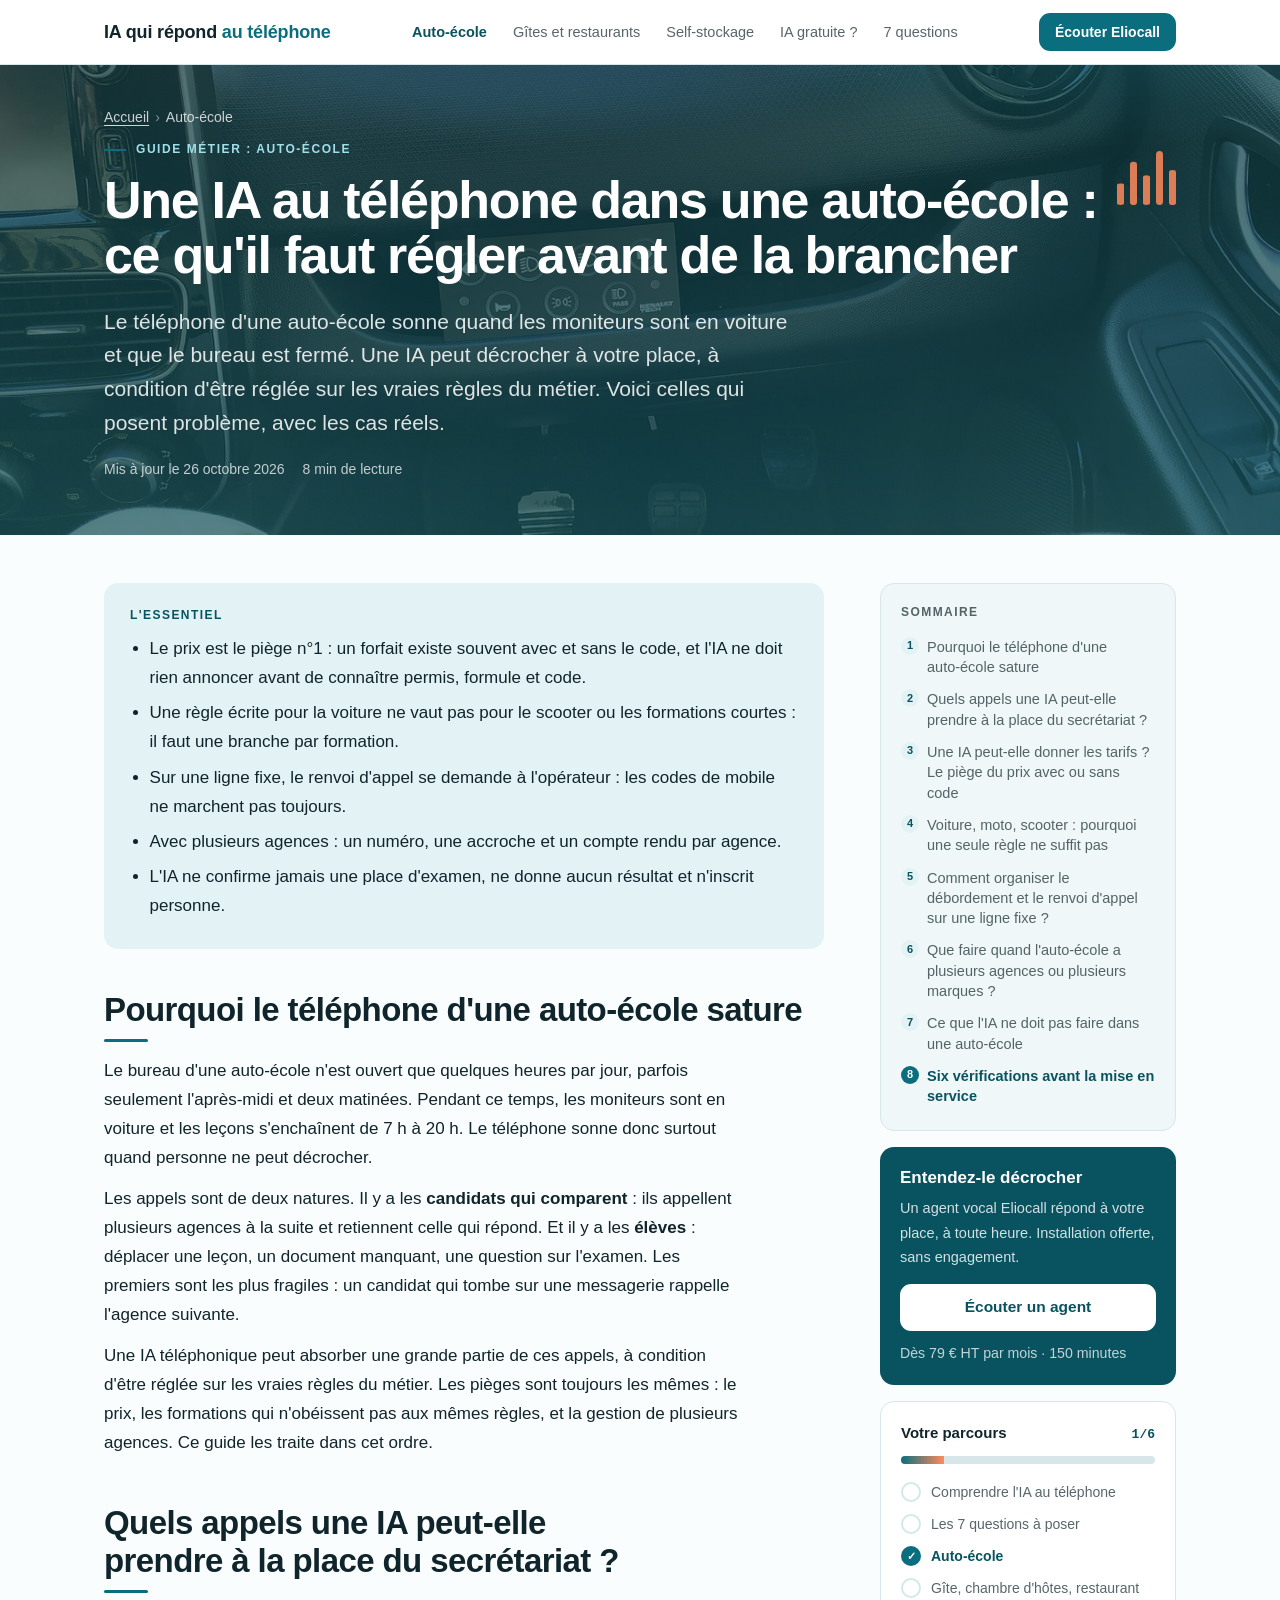
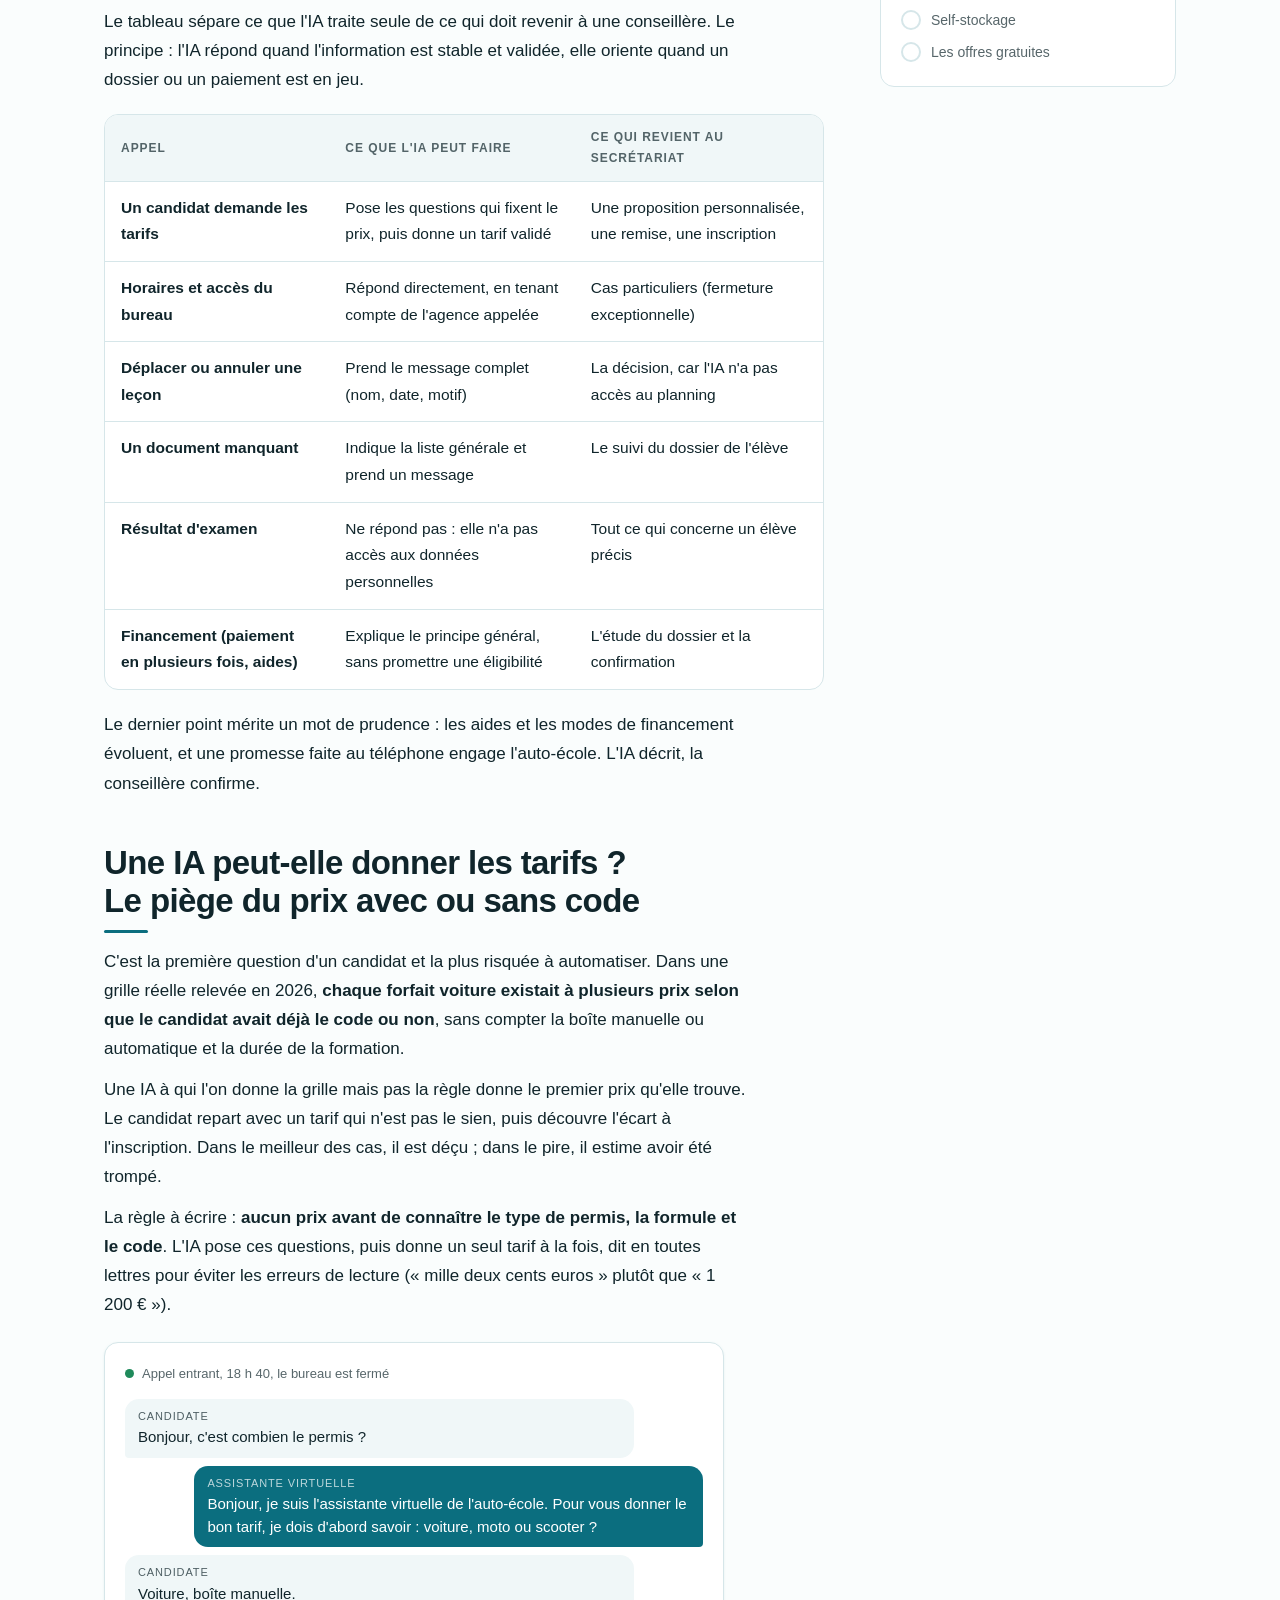
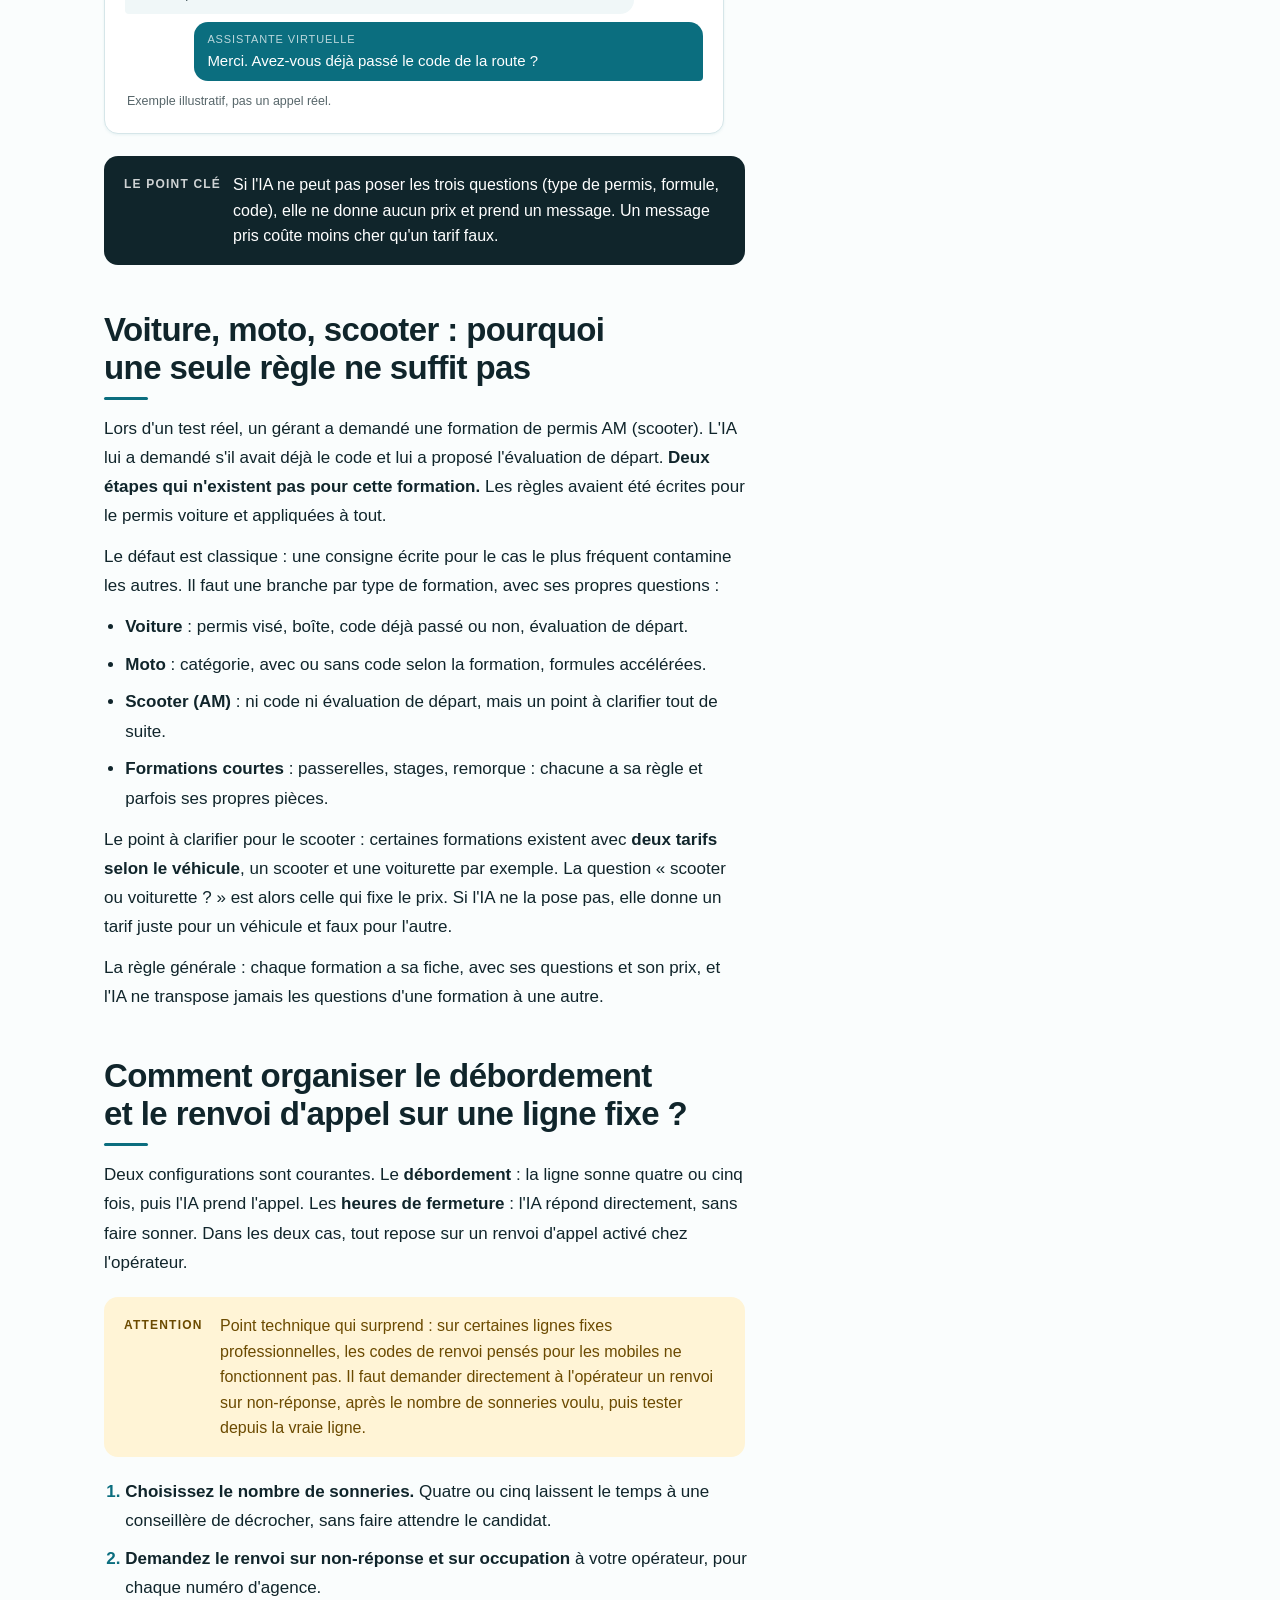
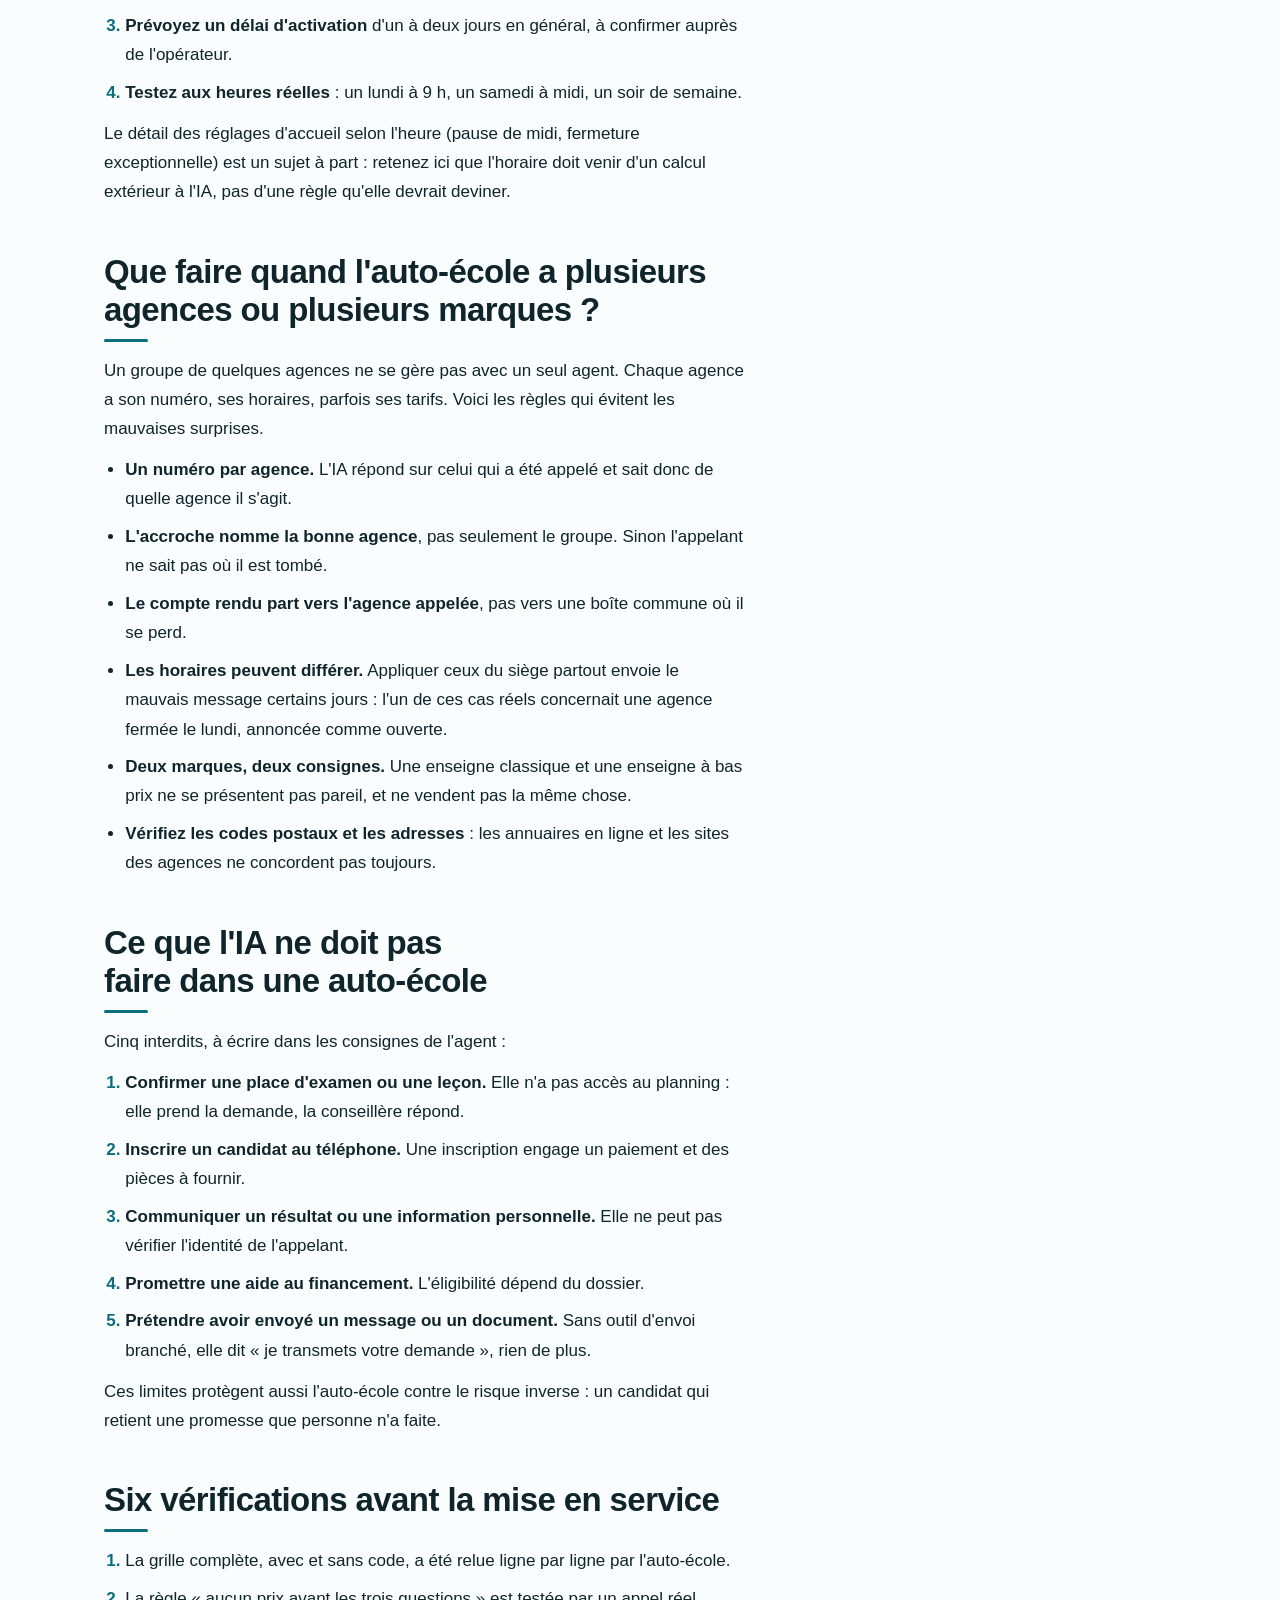
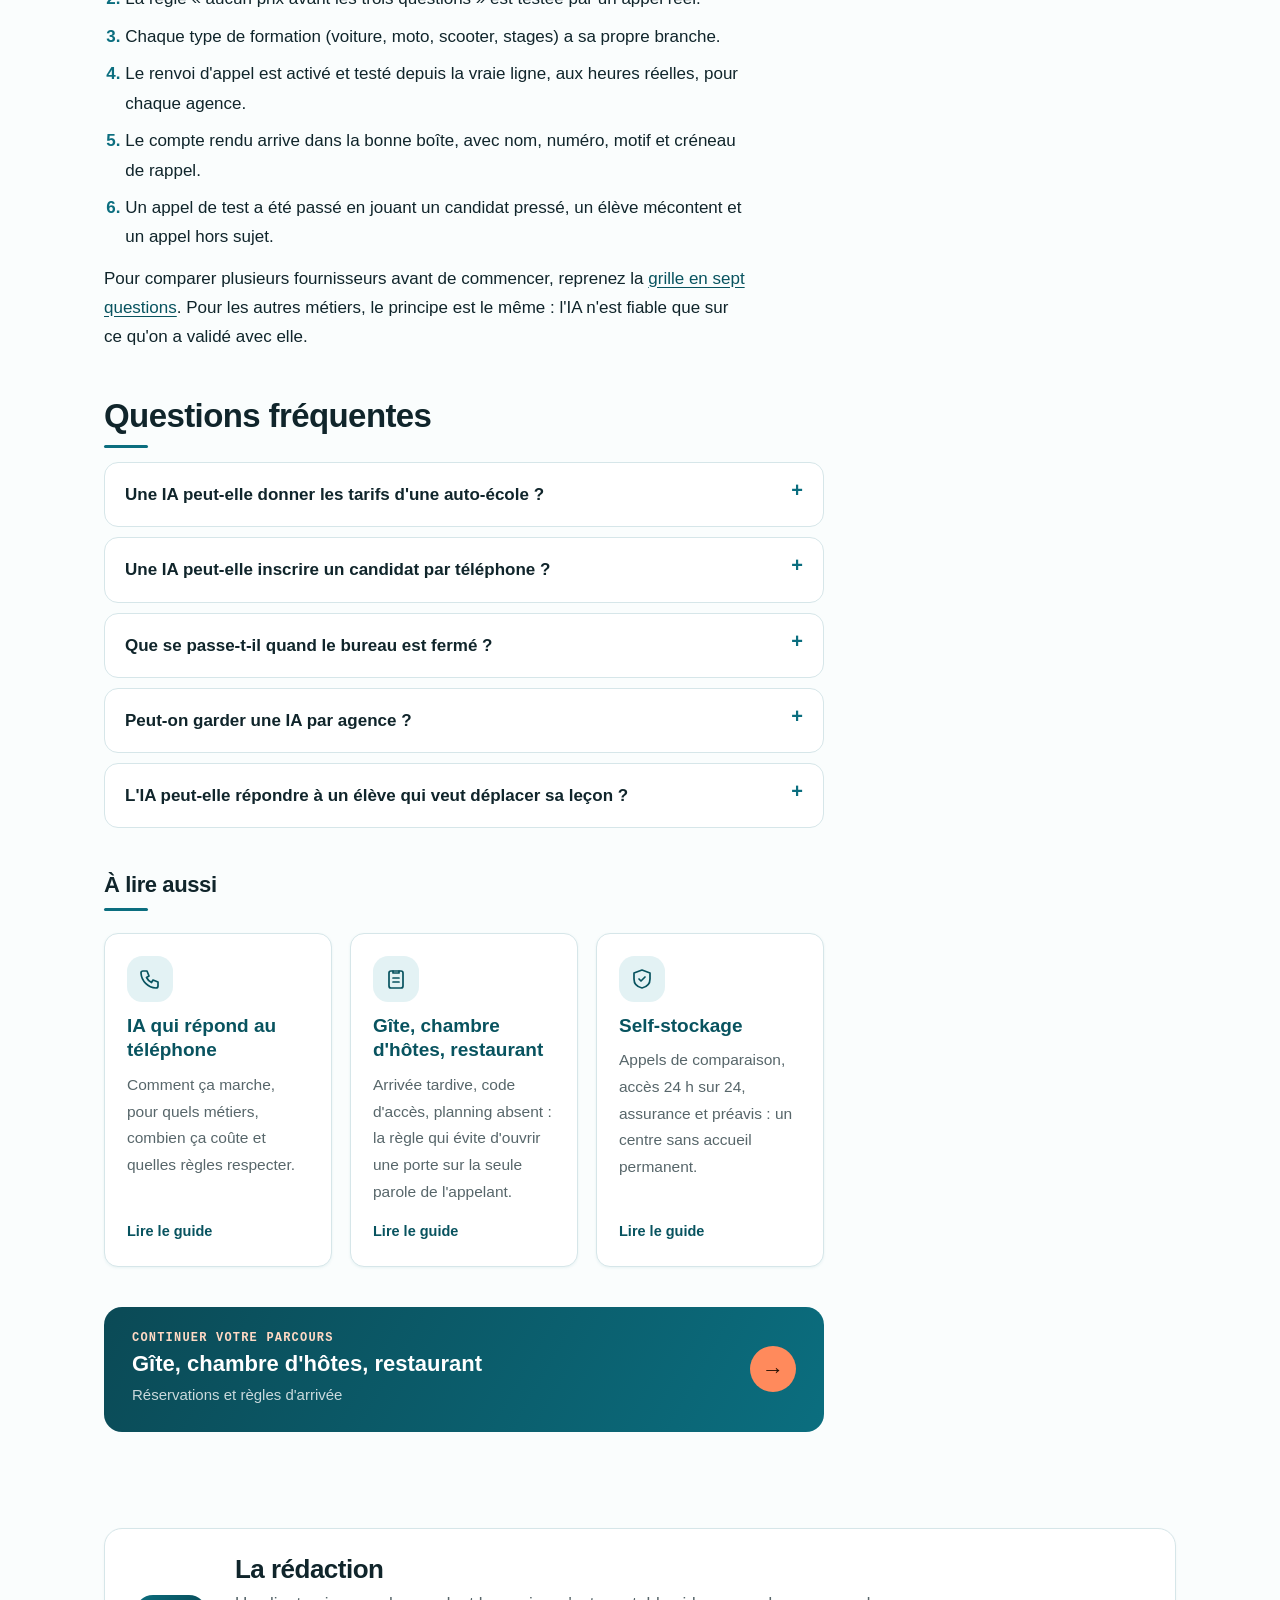
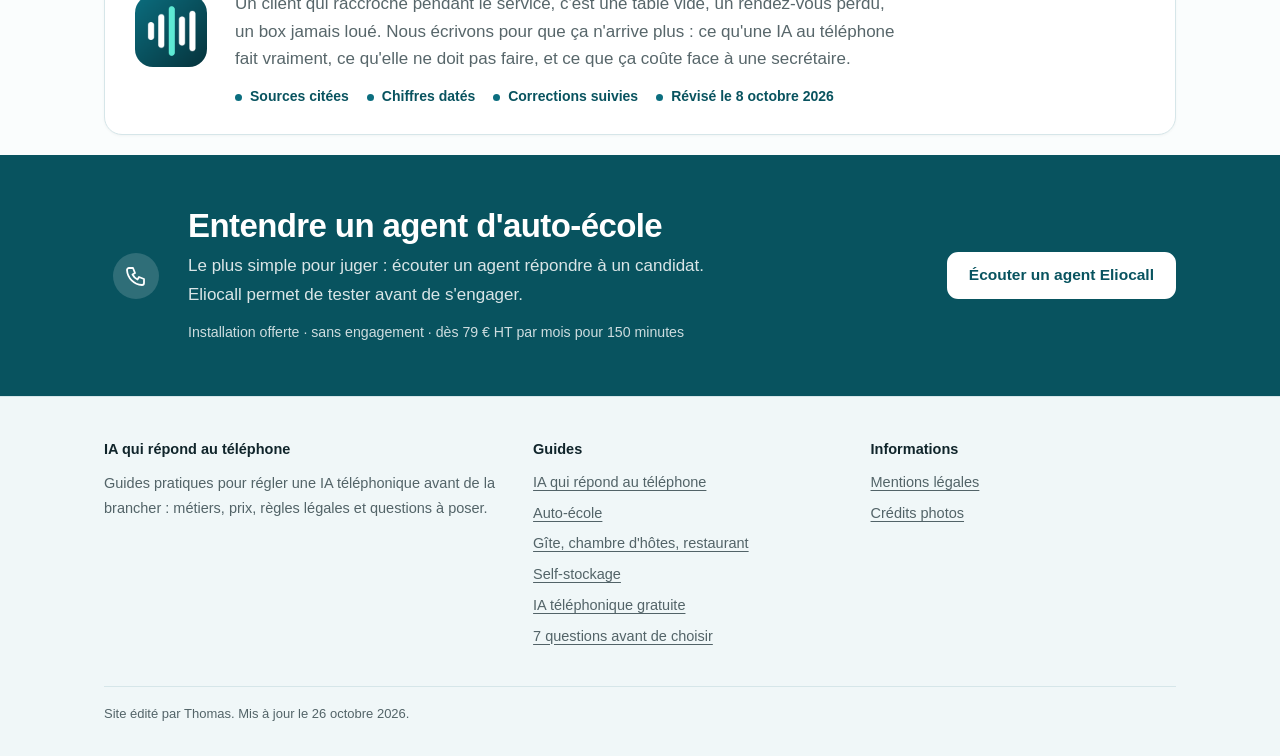
==== commit f683c6e7: "Auto-update date 26 octobre 2026" ====
--- a/auto-ecole/index.html
+++ b/auto-ecole/index.html
@@ -26,7 +26,7 @@
 
 <meta http-equiv="Content-Security-Policy" content="default-src 'self'; script-src 'self' 'unsafe-inline'; style-src 'self' 'unsafe-inline'; img-src 'self' data:; base-uri 'self'; form-action 'none'">
 <meta name="referrer" content="strict-origin-when-cross-origin">
-<script type="application/ld+json">{"@context": "https://schema.org", "@graph": [{"@type": "BreadcrumbList", "itemListElement": [{"@type": "ListItem", "position": 1, "name": "Accueil", "item": "https://ia-qui-repond-au-telephone.eu/"}, {"@type": "ListItem", "position": 2, "name": "Auto-école", "item": "https://ia-qui-repond-au-telephone.eu/auto-ecole/"}]}, {"@type": "Article", "headline": "Une IA au téléphone dans une auto-école : ce qu'il faut régler avant de la brancher", "description": "Ce qu'une IA téléphonique peut dire et ne doit pas dire dans une auto-école : tarifs avec ou sans code, débordement, renvoi sur ligne fixe, plusieurs agences.", "inLanguage": "fr-FR", "datePublished": "2026-10-05", "dateModified": "2026-10-25", "mainEntityOfPage": "https://ia-qui-repond-au-telephone.eu/auto-ecole/", "author": {"@type": "Organization", "name": "IA qui répond au téléphone", "url": "https://ia-qui-repond-au-telephone.eu"}, "publisher": {"@type": "Organization", "name": "IA qui répond au téléphone", "url": "https://ia-qui-repond-au-telephone.eu"}}, {"@type": "FAQPage", "mainEntity": [{"@type": "Question", "name": "Une IA peut-elle donner les tarifs d'une auto-école ?", "acceptedAnswer": {"@type": "Answer", "text": "Oui, si la grille complète lui est fournie et si elle pose d'abord les bonnes questions : type de permis, formule, code déjà passé ou non. Sans ces réponses, elle risque de donner le prix d'un autre forfait."}}, {"@type": "Question", "name": "Une IA peut-elle inscrire un candidat par téléphone ?", "acceptedAnswer": {"@type": "Answer", "text": "Mieux vaut qu'elle ne le fasse pas : une inscription engage un paiement et des pièces à fournir. Elle prend la demande, les coordonnées et un créneau de rappel, et la conseillère finalise."}}, {"@type": "Question", "name": "Que se passe-t-il quand le bureau est fermé ?", "acceptedAnswer": {"@type": "Answer", "text": "L'IA décroche directement hors des heures du bureau, répond aux questions courantes (horaires, formules, mode d'inscription) et laisse un compte rendu par e-mail à l'agence concernée pour rappeler le lendemain."}}, {"@type": "Question", "name": "Peut-on garder une IA par agence ?", "acceptedAnswer": {"@type": "Answer", "text": "Oui, et c'est souvent nécessaire : chaque agence a son numéro, ses horaires et parfois ses tarifs. L'accroche et le compte rendu doivent suivre l'agence réellement appelée."}}, {"@type": "Question", "name": "L'IA peut-elle répondre à un élève qui veut déplacer sa leçon ?", "acceptedAnswer": {"@type": "Answer", "text": "Elle peut prendre sa demande (nom, date, motif), mais pas la valider : elle n'a pas accès au planning des moniteurs. Le secrétariat confirme ensuite."}}]}]}</script>
+<script type="application/ld+json">{"@context": "https://schema.org", "@graph": [{"@type": "BreadcrumbList", "itemListElement": [{"@type": "ListItem", "position": 1, "name": "Accueil", "item": "https://ia-qui-repond-au-telephone.eu/"}, {"@type": "ListItem", "position": 2, "name": "Auto-école", "item": "https://ia-qui-repond-au-telephone.eu/auto-ecole/"}]}, {"@type": "Article", "headline": "Une IA au téléphone dans une auto-école : ce qu'il faut régler avant de la brancher", "description": "Ce qu'une IA téléphonique peut dire et ne doit pas dire dans une auto-école : tarifs avec ou sans code, débordement, renvoi sur ligne fixe, plusieurs agences.", "inLanguage": "fr-FR", "datePublished": "2026-10-05", "dateModified": "2026-10-26", "mainEntityOfPage": "https://ia-qui-repond-au-telephone.eu/auto-ecole/", "author": {"@type": "Organization", "name": "IA qui répond au téléphone", "url": "https://ia-qui-repond-au-telephone.eu"}, "publisher": {"@type": "Organization", "name": "IA qui répond au téléphone", "url": "https://ia-qui-repond-au-telephone.eu"}}, {"@type": "FAQPage", "mainEntity": [{"@type": "Question", "name": "Une IA peut-elle donner les tarifs d'une auto-école ?", "acceptedAnswer": {"@type": "Answer", "text": "Oui, si la grille complète lui est fournie et si elle pose d'abord les bonnes questions : type de permis, formule, code déjà passé ou non. Sans ces réponses, elle risque de donner le prix d'un autre forfait."}}, {"@type": "Question", "name": "Une IA peut-elle inscrire un candidat par téléphone ?", "acceptedAnswer": {"@type": "Answer", "text": "Mieux vaut qu'elle ne le fasse pas : une inscription engage un paiement et des pièces à fournir. Elle prend la demande, les coordonnées et un créneau de rappel, et la conseillère finalise."}}, {"@type": "Question", "name": "Que se passe-t-il quand le bureau est fermé ?", "acceptedAnswer": {"@type": "Answer", "text": "L'IA décroche directement hors des heures du bureau, répond aux questions courantes (horaires, formules, mode d'inscription) et laisse un compte rendu par e-mail à l'agence concernée pour rappeler le lendemain."}}, {"@type": "Question", "name": "Peut-on garder une IA par agence ?", "acceptedAnswer": {"@type": "Answer", "text": "Oui, et c'est souvent nécessaire : chaque agence a son numéro, ses horaires et parfois ses tarifs. L'accroche et le compte rendu doivent suivre l'agence réellement appelée."}}, {"@type": "Question", "name": "L'IA peut-elle répondre à un élève qui veut déplacer sa leçon ?", "acceptedAnswer": {"@type": "Answer", "text": "Elle peut prendre sa demande (nom, date, motif), mais pas la valider : elle n'a pas accès au planning des moniteurs. Le secrétariat confirme ensuite."}}]}]}</script>
 <link rel="stylesheet" href="/style.css">
 <script>(function(){var d=document.documentElement;if(window.matchMedia&&matchMedia("(prefers-reduced-motion: reduce)").matches)return;d.classList.add("i-js");setTimeout(function(){if(!window.__rvok)d.classList.add("i-show")},3500)})();</script>
 </head>
@@ -35,7 +35,7 @@
 <div class="i-rdp" id="rdp" aria-hidden="true"><i></i></div>
 <header class="i-top"><div class="i-wrap"><a class="i-brand" href="/">IA qui répond <span>au téléphone</span></a><nav class="i-nav" aria-label="Navigation"><a href="/auto-ecole/" class="i-cur">Auto-école</a><a href="/hebergement-restaurant/">Gîtes et restaurants</a><a href="/self-stockage/">Self-stockage</a><a href="/ia-telephone-gratuite/">IA gratuite&nbsp;?</a><a href="/questions-avant-de-choisir/">7 questions</a></nav><a class="i-btn i-small" href="https://eliocall.com/?utm_source=ia-qui-repond-au-telephone&amp;utm_medium=guide&amp;utm_campaign=header" rel="nofollow sponsored noopener">Écouter Eliocall</a></div></header>
 <main id="contenu">
-<div class="i-page-head"><img class="i-pgbg" src="/img/autoecole.jpg" alt="" width="1400" height="933" loading="eager" decoding="async"><div class="i-wrap"><div class="i-eq" aria-hidden="true"><i></i><i></i><i></i><i></i><i></i></div><div class="i-crumbs"><a href="/">Accueil</a><i>›</i>Auto-école</div><div class="i-kicker">Guide métier&nbsp;: auto-école</div><h1>Une IA au téléphone dans une auto-école&nbsp;: ce qu'il faut régler avant de la brancher</h1><p class="i-lead">Le téléphone d'une auto-école sonne quand les moniteurs sont en voiture et que le bureau est fermé. Une IA peut décrocher à votre place, à condition d'être réglée sur les vraies règles du métier. Voici celles qui posent problème, avec les cas réels.</p><div class="i-meta"><span>Mis à jour le 25 octobre 2026</span><span>8 min de lecture</span></div></div></div>
+<div class="i-page-head"><img class="i-pgbg" src="/img/autoecole.jpg" alt="" width="1400" height="933" loading="eager" decoding="async"><div class="i-wrap"><div class="i-eq" aria-hidden="true"><i></i><i></i><i></i><i></i><i></i></div><div class="i-crumbs"><a href="/">Accueil</a><i>›</i>Auto-école</div><div class="i-kicker">Guide métier&nbsp;: auto-école</div><h1>Une IA au téléphone dans une auto-école&nbsp;: ce qu'il faut régler avant de la brancher</h1><p class="i-lead">Le téléphone d'une auto-école sonne quand les moniteurs sont en voiture et que le bureau est fermé. Une IA peut décrocher à votre place, à condition d'être réglée sur les vraies règles du métier. Voici celles qui posent problème, avec les cas réels.</p><div class="i-meta"><span>Mis à jour le 26 octobre 2026</span><span>8 min de lecture</span></div></div></div>
 <div class="i-wrap i-layout"><article class="i-doc"><div class="i-summary"><b>L'essentiel</b><ul><li>Le prix est le piège n°1&nbsp;: un forfait existe souvent avec et sans le code, et l'IA ne doit rien annoncer avant de connaître permis, formule et code.</li><li>Une règle écrite pour la voiture ne vaut pas pour le scooter ou les formations courtes&nbsp;: il faut une branche par formation.</li><li>Sur une ligne fixe, le renvoi d'appel se demande à l'opérateur&nbsp;: les codes de mobile ne marchent pas toujours.</li><li>Avec plusieurs agences&nbsp;: un numéro, une accroche et un compte rendu par agence.</li><li>L'IA ne confirme jamais une place d'examen, ne donne aucun résultat et n'inscrit personne.</li></ul></div><section id="pourquoi-le-telephone-sature" class="i-rv"><h2>Pourquoi le téléphone d'une auto-école sature</h2>
 <p>Le bureau d'une auto-école n'est ouvert que quelques heures par jour, parfois seulement l'après-midi et deux matinées. Pendant ce temps, les moniteurs sont en voiture et les leçons s'enchaînent de 7 h à 20 h. Le téléphone sonne donc surtout quand personne ne peut décrocher.</p>
 <p>Les appels sont de deux natures. Il y a les <strong>candidats qui comparent</strong>&nbsp;: ils appellent plusieurs agences à la suite et retiennent celle qui répond. Et il y a les <strong>élèves</strong>&nbsp;: déplacer une leçon, un document manquant, une question sur l'examen. Les premiers sont les plus fragiles&nbsp;: un candidat qui tombe sur une messagerie rappelle l'agence suivante.</p>
@@ -103,7 +103,7 @@
 <section class="i-rdn" id="redaction"><div class="i-wrap"><div class="i-rdc"><img class="i-rdm" src="/icon-192.png" alt="" width="72" height="72" loading="lazy" decoding="async"><div><h2>La rédaction</h2><p>Un client qui raccroche pendant le service, c'est une table vide, un rendez-vous perdu, un box jamais loué. Nous écrivons pour que ça n'arrive plus&nbsp;: ce qu'une IA au téléphone fait vraiment, ce qu'elle ne doit pas faire, et ce que ça coûte face à une secrétaire.</p><ul><li>Sources citées</li><li>Chiffres datés</li><li>Corrections suivies</li><li>Révisé le 8 octobre 2026</li></ul></div></div></div></section>
 <div class="i-band"><div class="i-wrap"><div><div class="i-rg" aria-hidden="true"><span></span><span></span><span></span><b><svg viewBox="0 0 24 24" width="24" height="24" fill="none" stroke="#fff" stroke-width="1.8" stroke-linecap="round" stroke-linejoin="round"><path d="M5 4h4l2 5-2.5 1.5a11 11 0 0 0 5 5L15 13l5 2v4a2 2 0 0 1-2 2A16 16 0 0 1 3 6a2 2 0 0 1 2-2z"/></svg></b></div><div><h2>Entendre un agent d'auto-école</h2><p>Le plus simple pour juger&nbsp;: écouter un agent répondre à un candidat. Eliocall permet de tester avant de s'engager.</p><small style="display:block;margin-top:10px;opacity:.8">Installation offerte · sans engagement · dès 79 € HT par mois pour 150 minutes</small></div></div><a class="i-btn" href="https://eliocall.com/?utm_source=ia-qui-repond-au-telephone&amp;utm_medium=guide&amp;utm_campaign=auto-ecole" rel="nofollow sponsored noopener">Écouter un agent Eliocall</a></div></div>
 </main>
-<footer class="i-foot"><div class="i-wrap"><div><b>IA qui répond <span>au téléphone</span></b><p>Guides pratiques pour régler une IA téléphonique avant de la brancher&nbsp;: métiers, prix, règles légales et questions à poser.</p></div><div><b>Guides</b><ul><li><a href="/">IA qui répond au téléphone</a></li><li><a href="/auto-ecole/">Auto-école</a></li><li><a href="/hebergement-restaurant/">Gîte, chambre d'hôtes, restaurant</a></li><li><a href="/self-stockage/">Self-stockage</a></li><li><a href="/ia-telephone-gratuite/">IA téléphonique gratuite</a></li><li><a href="/questions-avant-de-choisir/">7 questions avant de choisir</a></li></ul></div><div><b>Informations</b><ul><li><a href="/mentions-legales/">Mentions légales</a></li><li><a href="/mentions-legales/#credits-photos">Crédits photos</a></li></ul></div><div class="i-small">Site édité par Thomas. Mis à jour le 25 octobre 2026.</div></div></footer>
+<footer class="i-foot"><div class="i-wrap"><div><b>IA qui répond <span>au téléphone</span></b><p>Guides pratiques pour régler une IA téléphonique avant de la brancher&nbsp;: métiers, prix, règles légales et questions à poser.</p></div><div><b>Guides</b><ul><li><a href="/">IA qui répond au téléphone</a></li><li><a href="/auto-ecole/">Auto-école</a></li><li><a href="/hebergement-restaurant/">Gîte, chambre d'hôtes, restaurant</a></li><li><a href="/self-stockage/">Self-stockage</a></li><li><a href="/ia-telephone-gratuite/">IA téléphonique gratuite</a></li><li><a href="/questions-avant-de-choisir/">7 questions avant de choisir</a></li></ul></div><div><b>Informations</b><ul><li><a href="/mentions-legales/">Mentions légales</a></li><li><a href="/mentions-legales/#credits-photos">Crédits photos</a></li></ul></div><div class="i-small">Site édité par Thomas. Mis à jour le 26 octobre 2026.</div></div></footer>
 <script>(function(){var P="i-",d=document;if(window.matchMedia&&matchMedia("(prefers-reduced-motion: reduce)").matches)return;window.__rvok=1;
 var rd=d.getElementById("rdp"),bar=rd&&rd.firstElementChild,top=d.querySelector("."+P+"top"),tk=false;
 function onS(){tk=false;var h=d.documentElement,max=h.scrollHeight-h.clientHeight,y=window.pageYOffset||h.scrollTop;if(bar&&max>0)bar.style.transform="scaleX("+Math.min(1,y/max)+")";if(top){if(y>8)top.classList.add(P+"sc");else top.classList.remove(P+"sc")}}
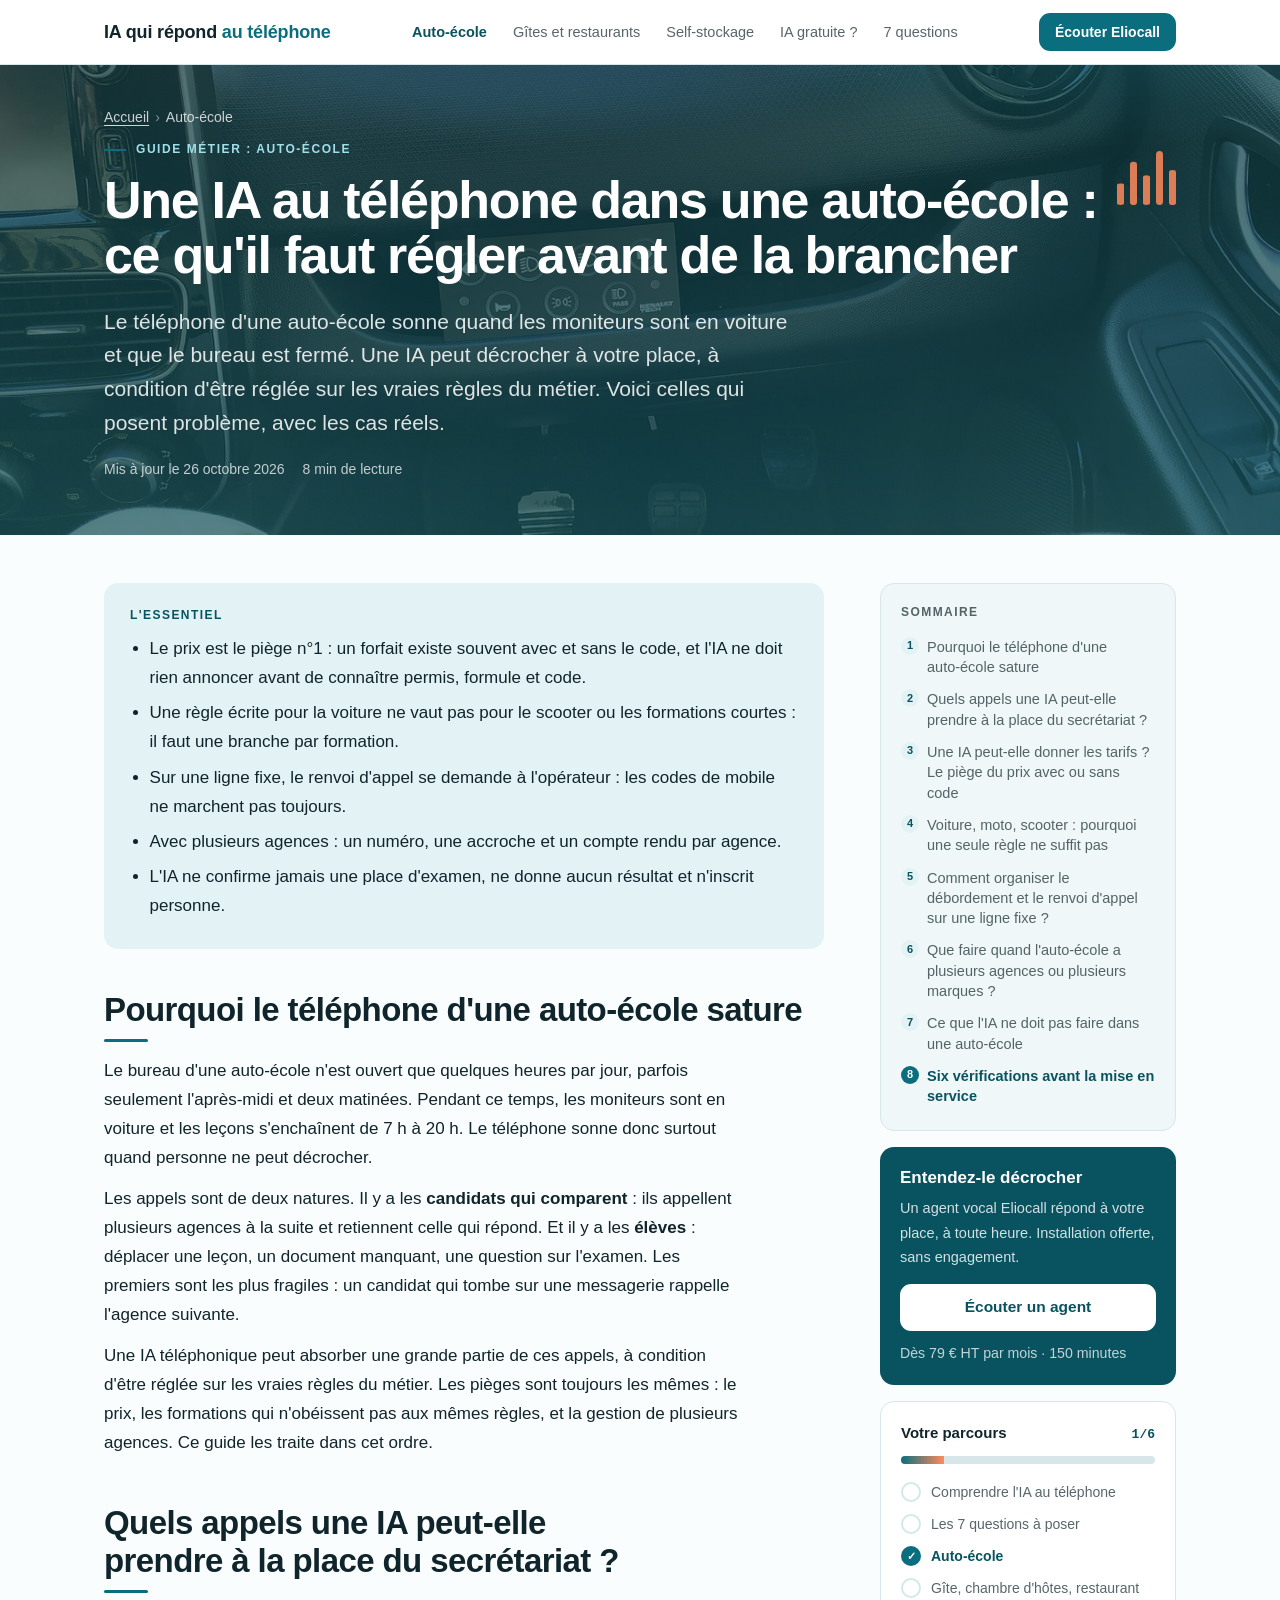
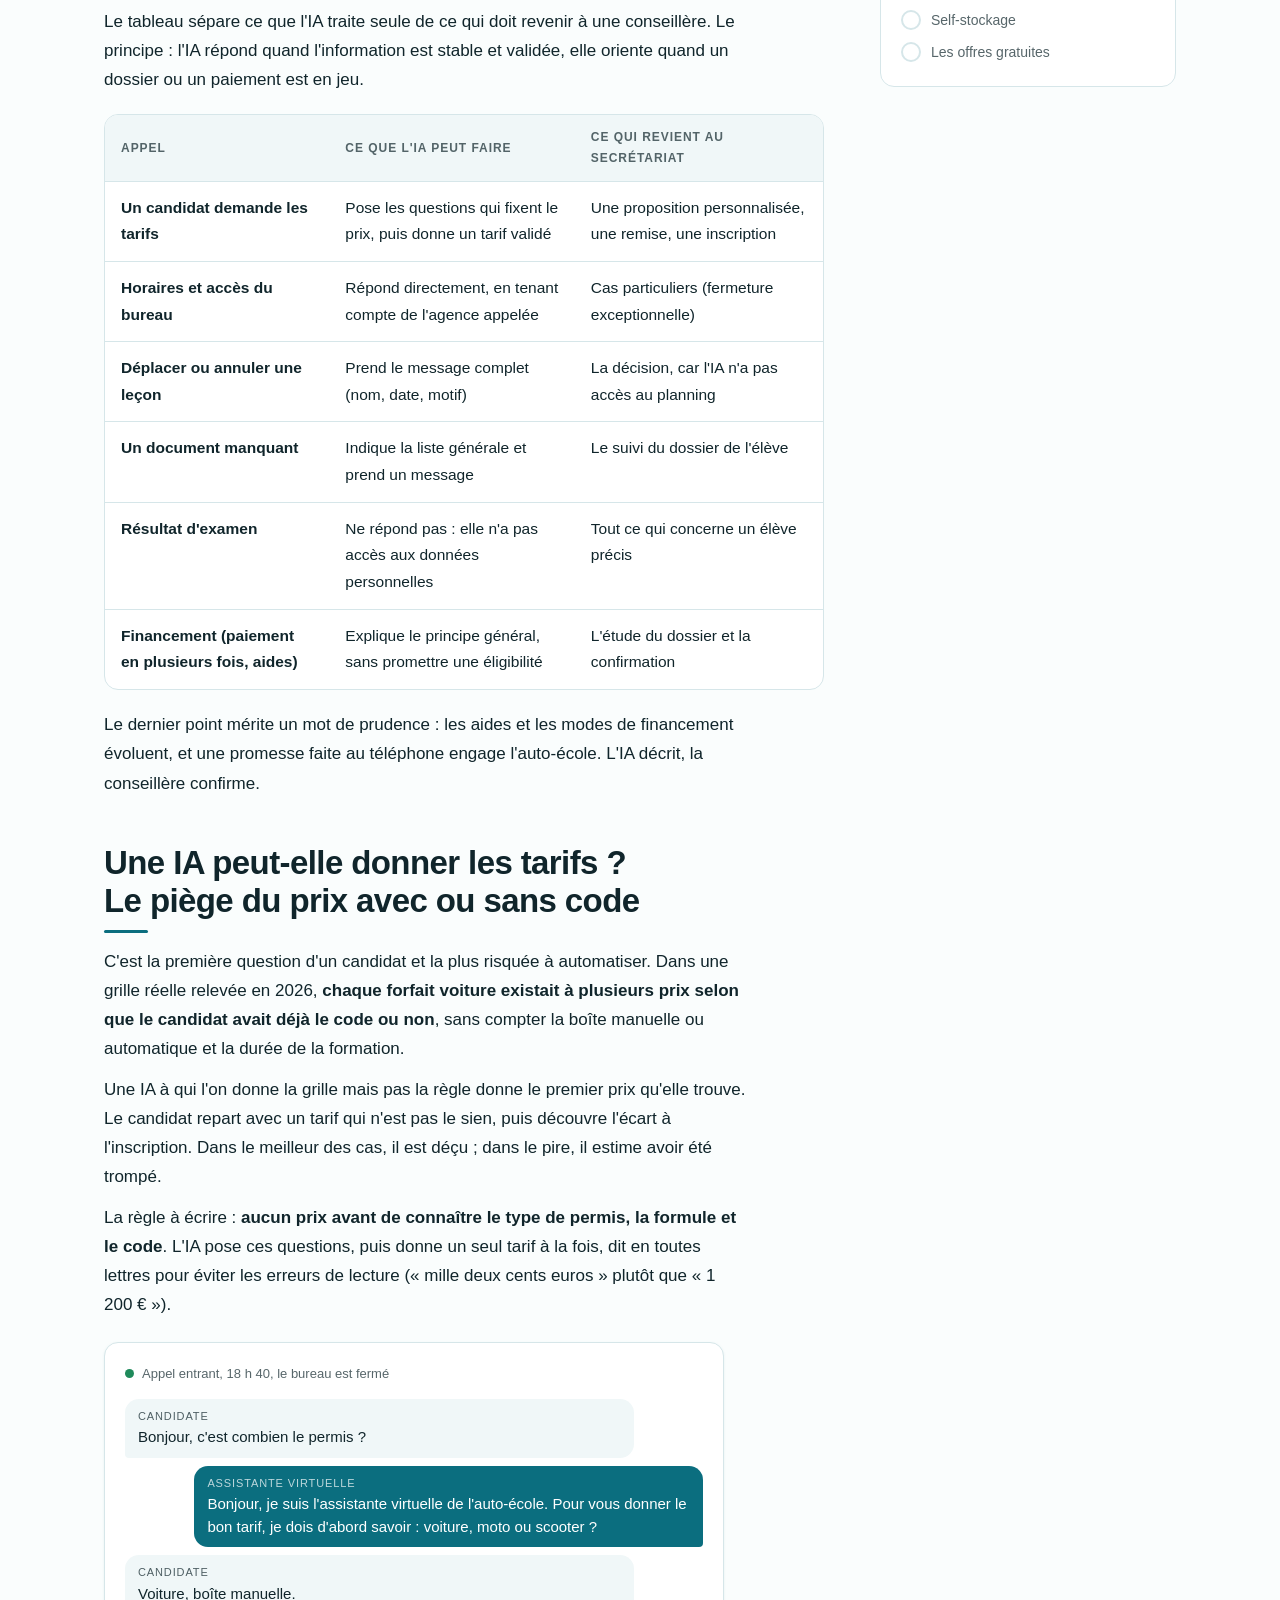
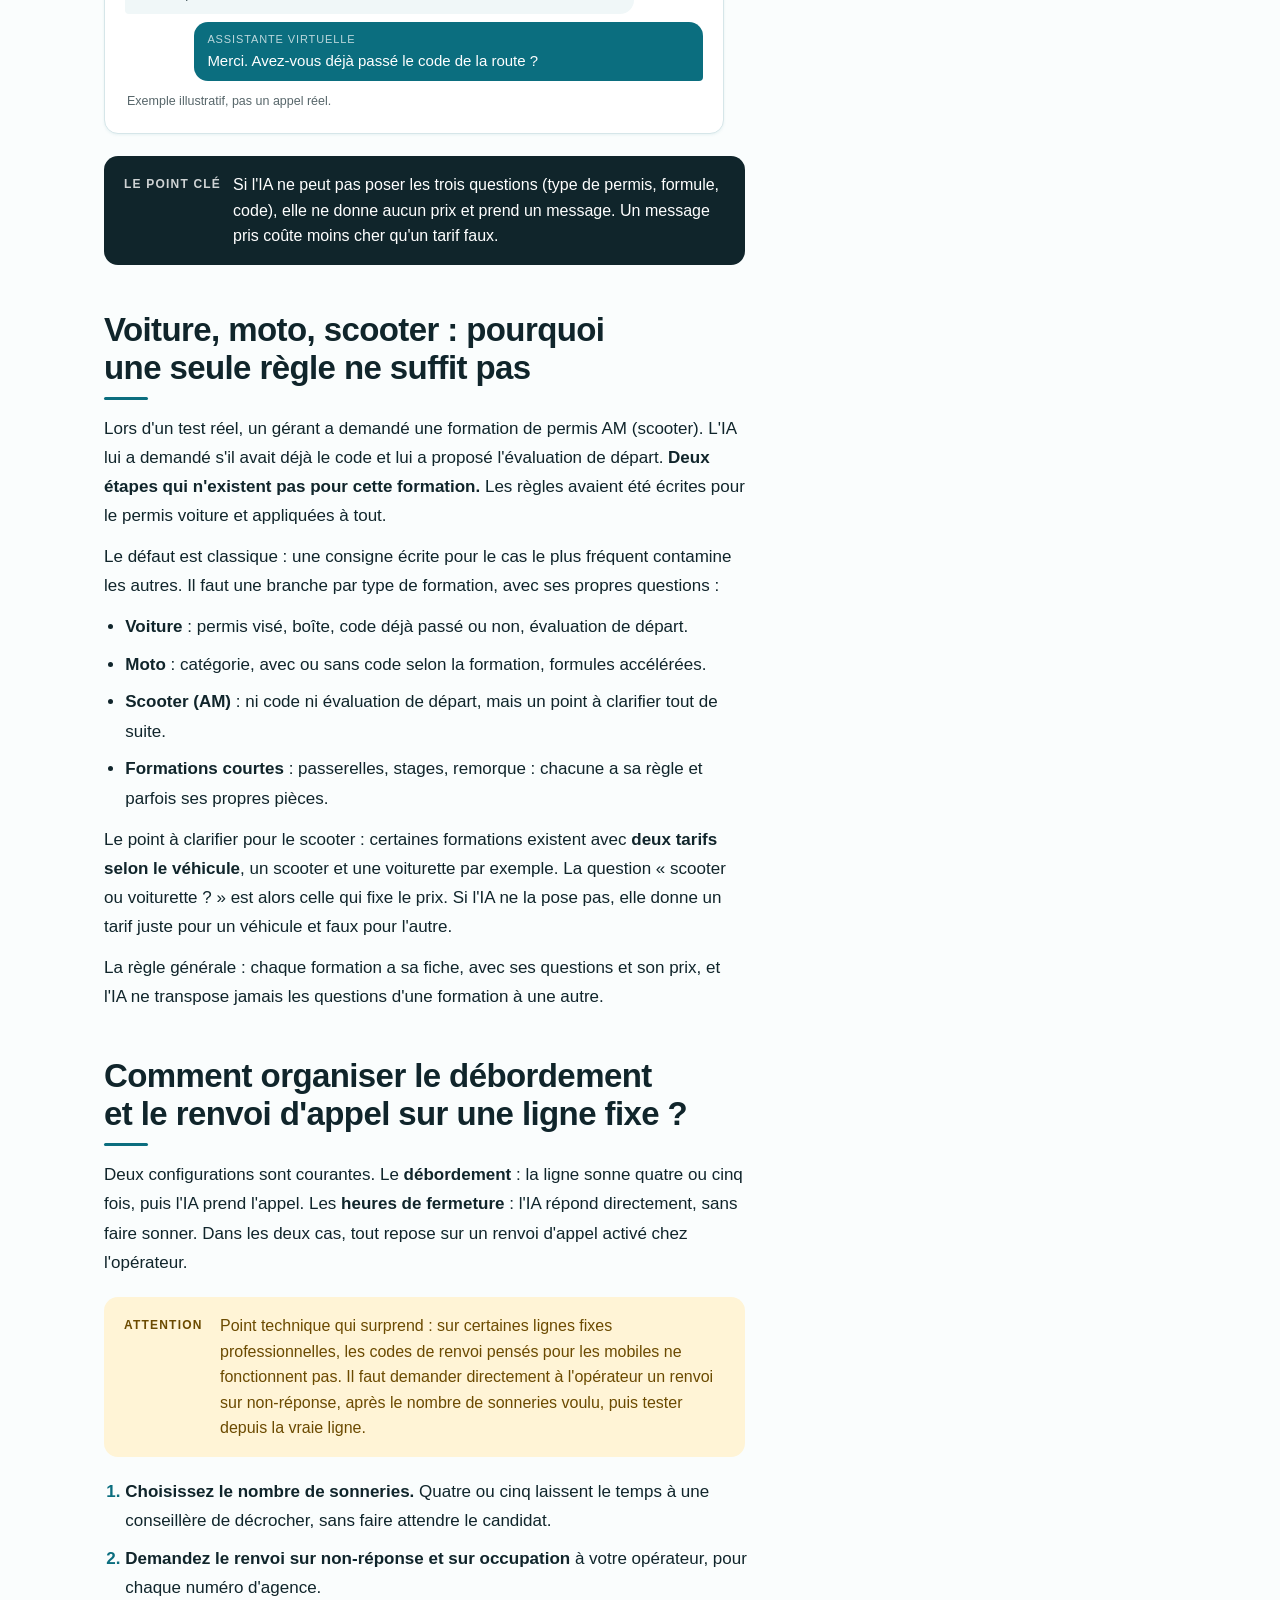
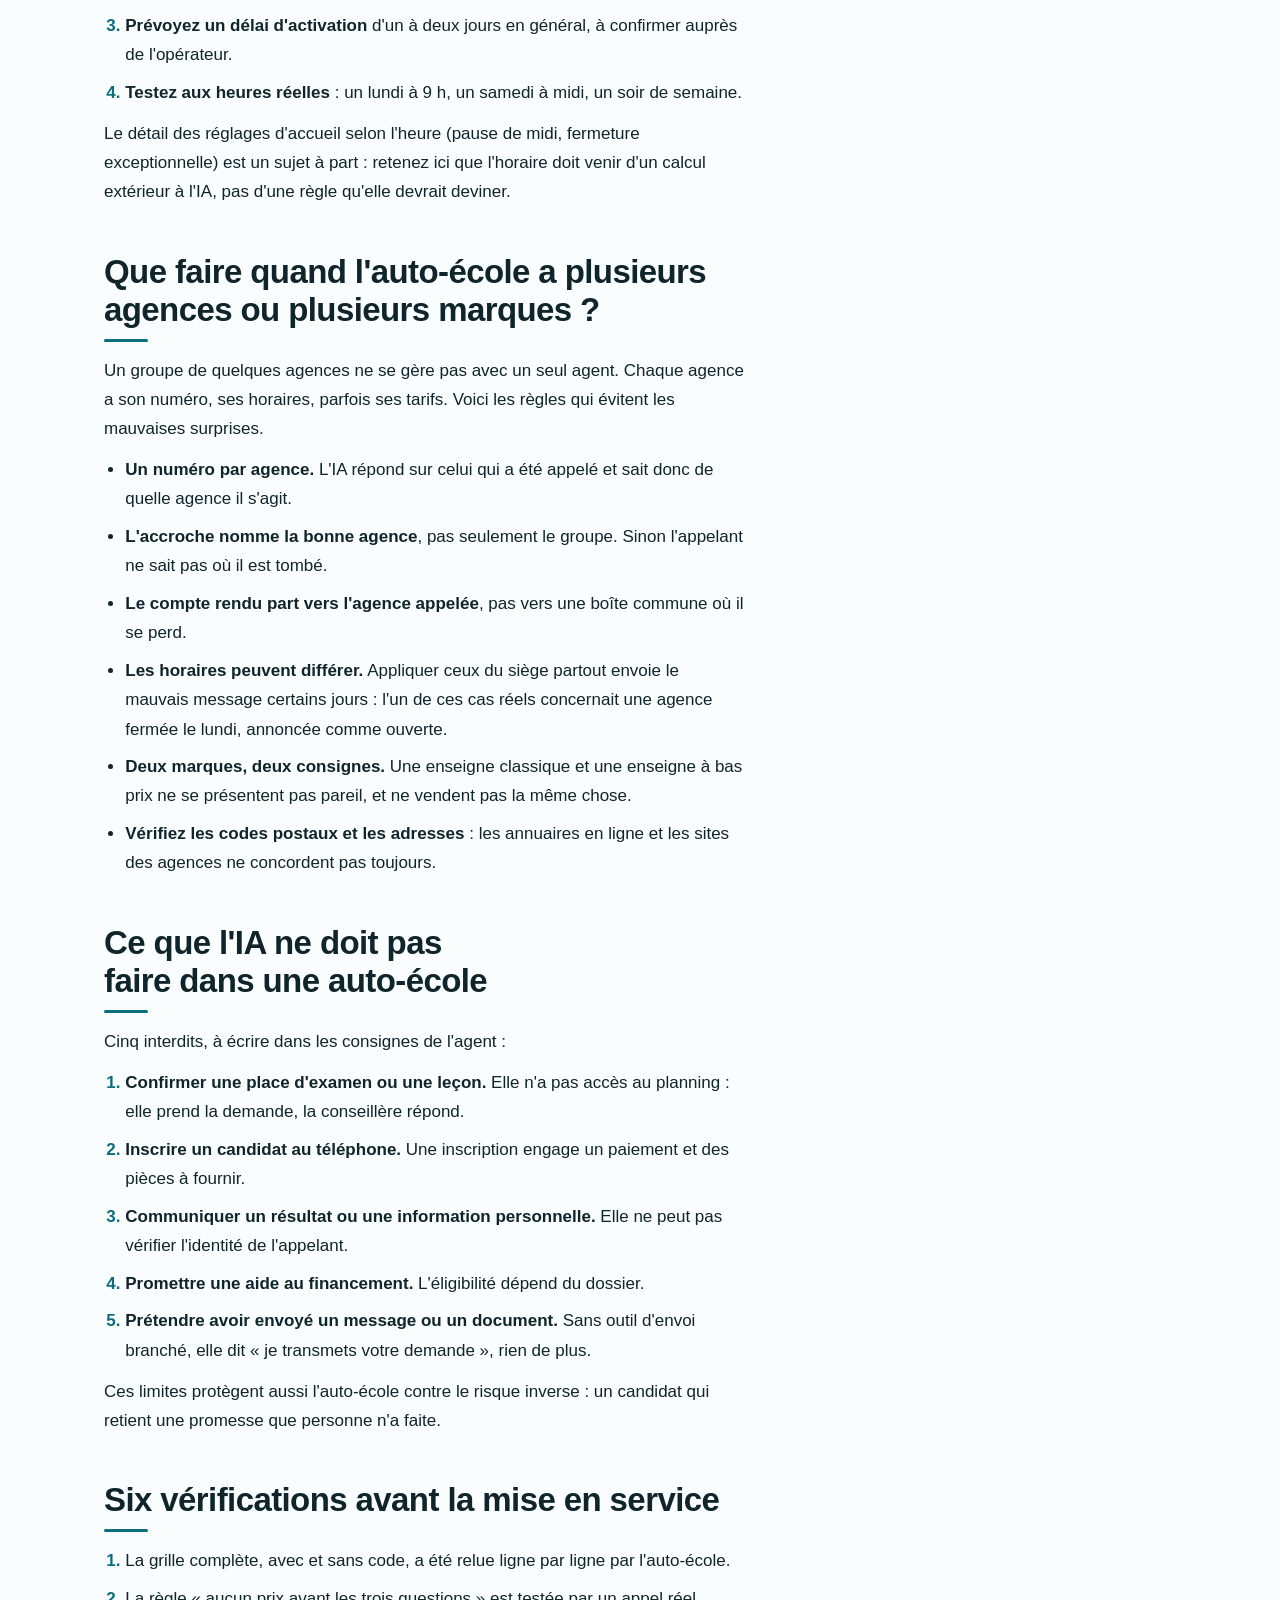
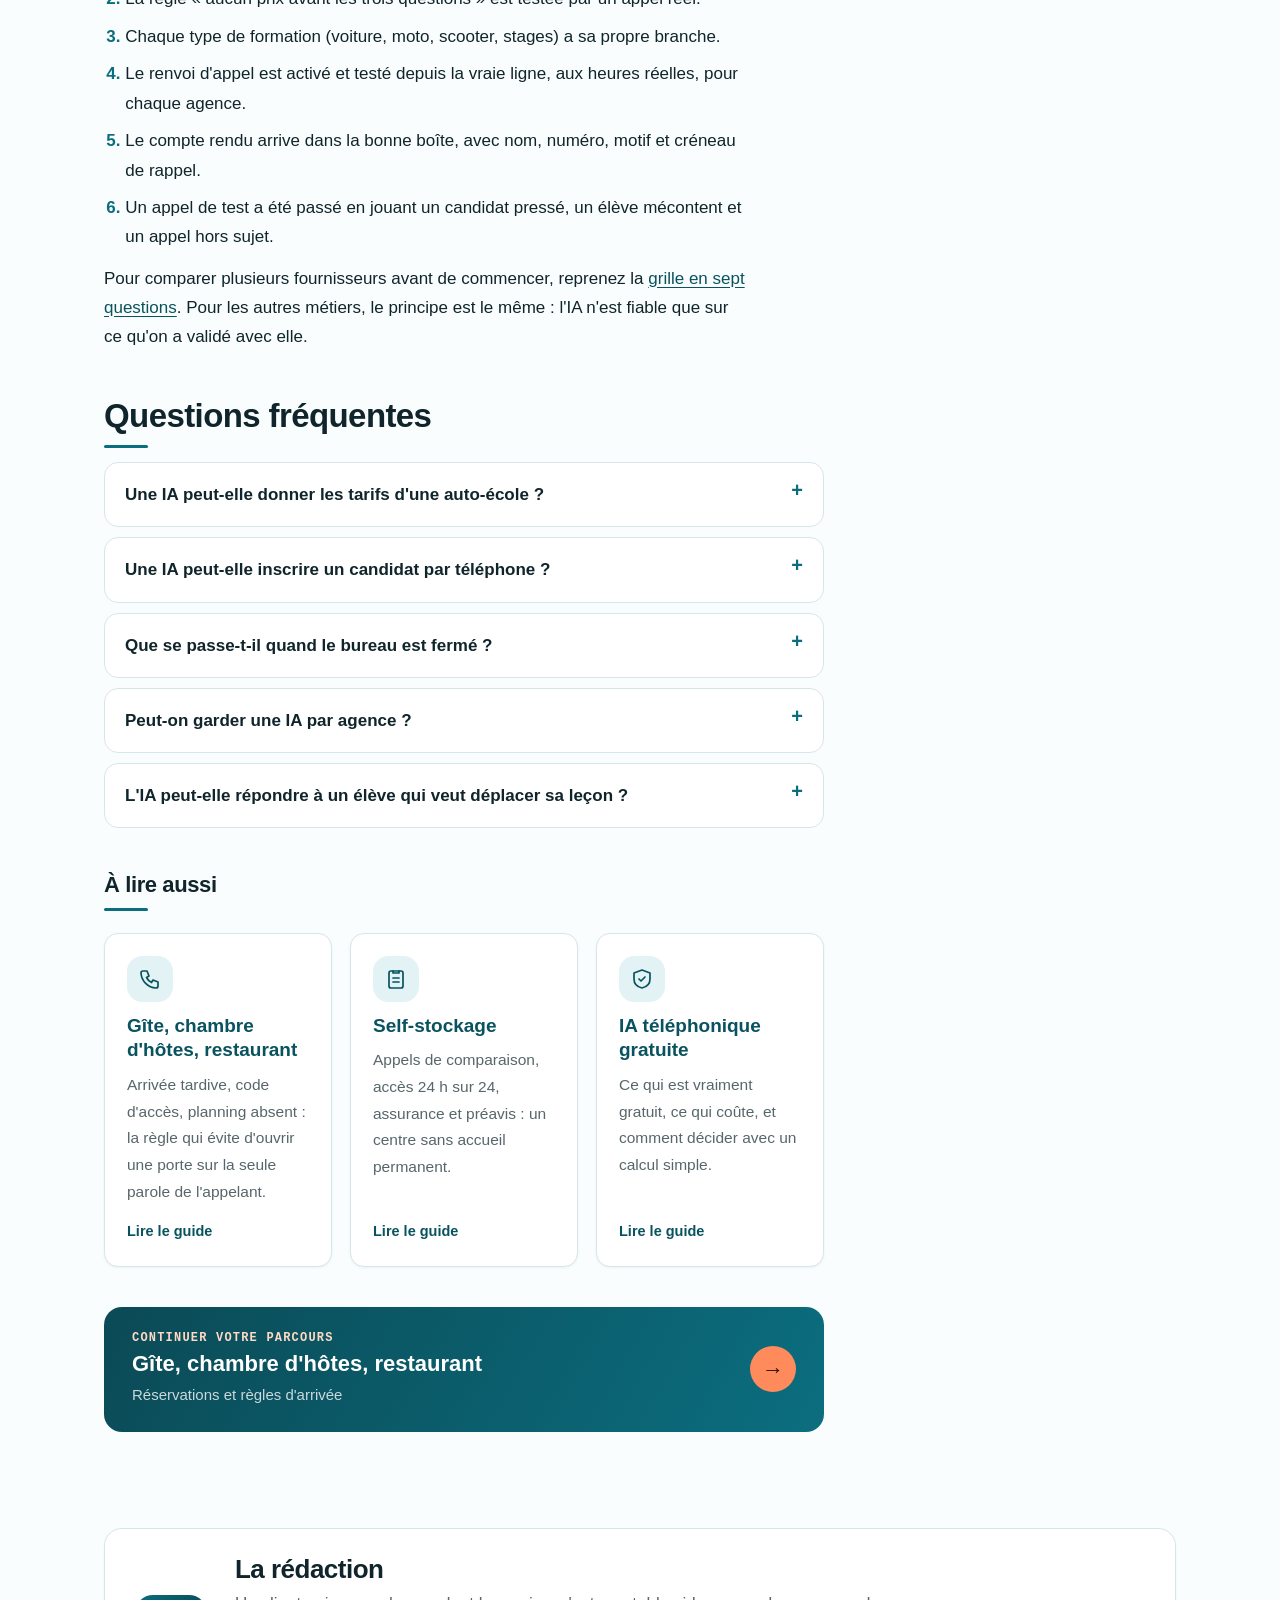
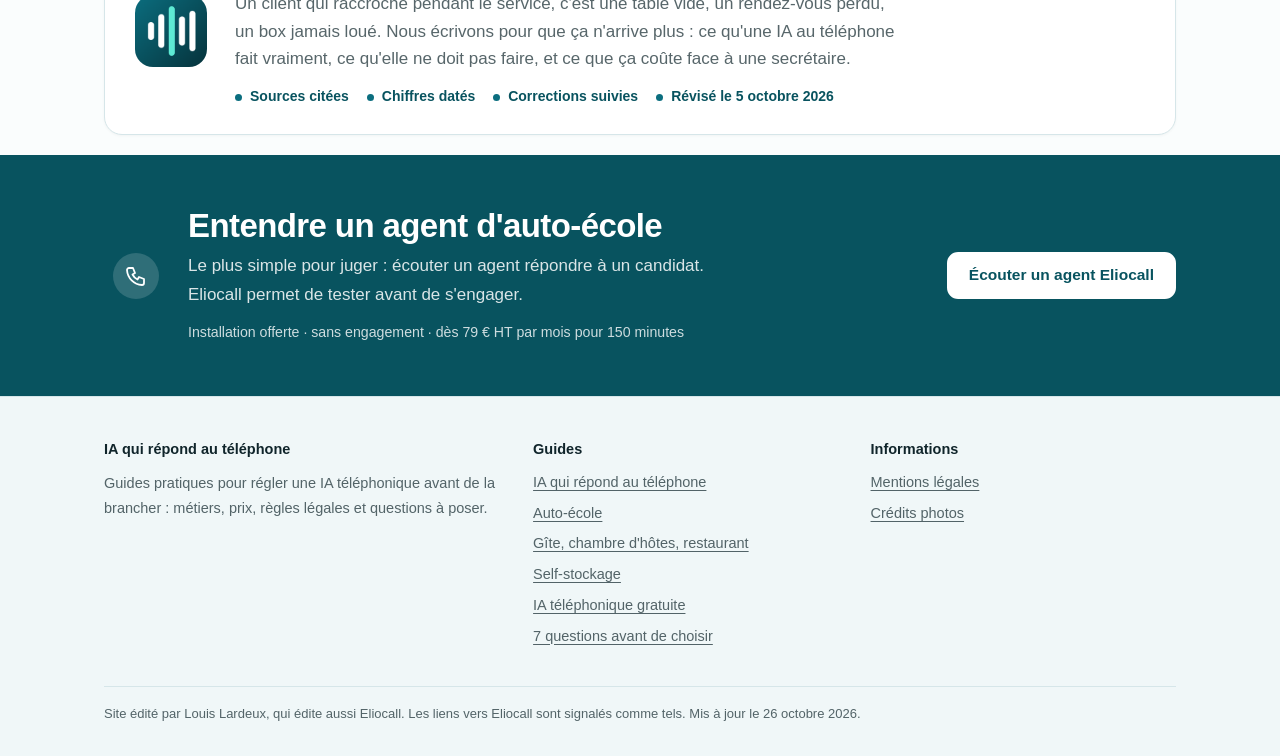
==== commit ebf05a65: "SEO 26/10 : intention de recherche, liens À lire aussi tournants, descriptions, dates" ====
--- a/auto-ecole/index.html
+++ b/auto-ecole/index.html
@@ -4,13 +4,13 @@
 <meta charset="utf-8">
 <meta name="viewport" content="width=device-width, initial-scale=1">
 <title>IA qui répond au téléphone pour une auto-école : le guide</title>
-<meta name="description" content="Ce qu&#x27;une IA téléphonique peut dire et ne doit pas dire dans une auto-école : tarifs avec ou sans code, débordement, renvoi sur ligne fixe, plusieurs agences.">
+<meta name="description" content="Ce qu&#x27;une IA téléphonique peut dire et ne doit pas dire dans une auto-école : tarifs avec ou sans code, débordement, ligne fixe, plusieurs agences.">
 <link rel="canonical" href="https://ia-qui-repond-au-telephone.eu/auto-ecole/">
 <meta property="og:type" content="article">
 <meta property="og:locale" content="fr_FR">
 <meta property="og:site_name" content="IA qui répond au téléphone">
 <meta property="og:title" content="IA qui répond au téléphone pour une auto-école : le guide">
-<meta property="og:description" content="Ce qu&#x27;une IA téléphonique peut dire et ne doit pas dire dans une auto-école : tarifs avec ou sans code, débordement, renvoi sur ligne fixe, plusieurs agences.">
+<meta property="og:description" content="Ce qu&#x27;une IA téléphonique peut dire et ne doit pas dire dans une auto-école : tarifs avec ou sans code, débordement, ligne fixe, plusieurs agences.">
 <meta property="og:url" content="https://ia-qui-repond-au-telephone.eu/auto-ecole/">
 <meta property="og:image" content="https://ia-qui-repond-au-telephone.eu/og-image.png">
 <meta property="og:image:width" content="1200">
@@ -26,7 +26,7 @@
 
 <meta http-equiv="Content-Security-Policy" content="default-src 'self'; script-src 'self' 'unsafe-inline'; style-src 'self' 'unsafe-inline'; img-src 'self' data:; base-uri 'self'; form-action 'none'">
 <meta name="referrer" content="strict-origin-when-cross-origin">
-<script type="application/ld+json">{"@context": "https://schema.org", "@graph": [{"@type": "BreadcrumbList", "itemListElement": [{"@type": "ListItem", "position": 1, "name": "Accueil", "item": "https://ia-qui-repond-au-telephone.eu/"}, {"@type": "ListItem", "position": 2, "name": "Auto-école", "item": "https://ia-qui-repond-au-telephone.eu/auto-ecole/"}]}, {"@type": "Article", "headline": "Une IA au téléphone dans une auto-école : ce qu'il faut régler avant de la brancher", "description": "Ce qu'une IA téléphonique peut dire et ne doit pas dire dans une auto-école : tarifs avec ou sans code, débordement, renvoi sur ligne fixe, plusieurs agences.", "inLanguage": "fr-FR", "datePublished": "2026-10-05", "dateModified": "2026-10-26", "mainEntityOfPage": "https://ia-qui-repond-au-telephone.eu/auto-ecole/", "author": {"@type": "Organization", "name": "IA qui répond au téléphone", "url": "https://ia-qui-repond-au-telephone.eu"}, "publisher": {"@type": "Organization", "name": "IA qui répond au téléphone", "url": "https://ia-qui-repond-au-telephone.eu"}}, {"@type": "FAQPage", "mainEntity": [{"@type": "Question", "name": "Une IA peut-elle donner les tarifs d'une auto-école ?", "acceptedAnswer": {"@type": "Answer", "text": "Oui, si la grille complète lui est fournie et si elle pose d'abord les bonnes questions : type de permis, formule, code déjà passé ou non. Sans ces réponses, elle risque de donner le prix d'un autre forfait."}}, {"@type": "Question", "name": "Une IA peut-elle inscrire un candidat par téléphone ?", "acceptedAnswer": {"@type": "Answer", "text": "Mieux vaut qu'elle ne le fasse pas : une inscription engage un paiement et des pièces à fournir. Elle prend la demande, les coordonnées et un créneau de rappel, et la conseillère finalise."}}, {"@type": "Question", "name": "Que se passe-t-il quand le bureau est fermé ?", "acceptedAnswer": {"@type": "Answer", "text": "L'IA décroche directement hors des heures du bureau, répond aux questions courantes (horaires, formules, mode d'inscription) et laisse un compte rendu par e-mail à l'agence concernée pour rappeler le lendemain."}}, {"@type": "Question", "name": "Peut-on garder une IA par agence ?", "acceptedAnswer": {"@type": "Answer", "text": "Oui, et c'est souvent nécessaire : chaque agence a son numéro, ses horaires et parfois ses tarifs. L'accroche et le compte rendu doivent suivre l'agence réellement appelée."}}, {"@type": "Question", "name": "L'IA peut-elle répondre à un élève qui veut déplacer sa leçon ?", "acceptedAnswer": {"@type": "Answer", "text": "Elle peut prendre sa demande (nom, date, motif), mais pas la valider : elle n'a pas accès au planning des moniteurs. Le secrétariat confirme ensuite."}}]}]}</script>
+<script type="application/ld+json">{"@context": "https://schema.org", "@graph": [{"@type": "BreadcrumbList", "itemListElement": [{"@type": "ListItem", "position": 1, "name": "Accueil", "item": "https://ia-qui-repond-au-telephone.eu/"}, {"@type": "ListItem", "position": 2, "name": "Auto-école", "item": "https://ia-qui-repond-au-telephone.eu/auto-ecole/"}]}, {"@type": "Article", "headline": "Une IA au téléphone dans une auto-école : ce qu'il faut régler avant de la brancher", "description": "Ce qu'une IA téléphonique peut dire et ne doit pas dire dans une auto-école : tarifs avec ou sans code, débordement, ligne fixe, plusieurs agences.", "inLanguage": "fr-FR", "datePublished": "2026-10-05", "dateModified": "2026-10-26", "mainEntityOfPage": "https://ia-qui-repond-au-telephone.eu/auto-ecole/", "author": {"@type": "Organization", "name": "IA qui répond au téléphone", "url": "https://ia-qui-repond-au-telephone.eu"}, "publisher": {"@type": "Organization", "name": "IA qui répond au téléphone", "url": "https://ia-qui-repond-au-telephone.eu"}}, {"@type": "FAQPage", "mainEntity": [{"@type": "Question", "name": "Une IA peut-elle donner les tarifs d'une auto-école ?", "acceptedAnswer": {"@type": "Answer", "text": "Oui, si la grille complète lui est fournie et si elle pose d'abord les bonnes questions : type de permis, formule, code déjà passé ou non. Sans ces réponses, elle risque de donner le prix d'un autre forfait."}}, {"@type": "Question", "name": "Une IA peut-elle inscrire un candidat par téléphone ?", "acceptedAnswer": {"@type": "Answer", "text": "Mieux vaut qu'elle ne le fasse pas : une inscription engage un paiement et des pièces à fournir. Elle prend la demande, les coordonnées et un créneau de rappel, et la conseillère finalise."}}, {"@type": "Question", "name": "Que se passe-t-il quand le bureau est fermé ?", "acceptedAnswer": {"@type": "Answer", "text": "L'IA décroche directement hors des heures du bureau, répond aux questions courantes (horaires, formules, mode d'inscription) et laisse un compte rendu par e-mail à l'agence concernée pour rappeler le lendemain."}}, {"@type": "Question", "name": "Peut-on garder une IA par agence ?", "acceptedAnswer": {"@type": "Answer", "text": "Oui, et c'est souvent nécessaire : chaque agence a son numéro, ses horaires et parfois ses tarifs. L'accroche et le compte rendu doivent suivre l'agence réellement appelée."}}, {"@type": "Question", "name": "L'IA peut-elle répondre à un élève qui veut déplacer sa leçon ?", "acceptedAnswer": {"@type": "Answer", "text": "Elle peut prendre sa demande (nom, date, motif), mais pas la valider : elle n'a pas accès au planning des moniteurs. Le secrétariat confirme ensuite."}}]}]}</script>
 <link rel="stylesheet" href="/style.css">
 <script>(function(){var d=document.documentElement;if(window.matchMedia&&matchMedia("(prefers-reduced-motion: reduce)").matches)return;d.classList.add("i-js");setTimeout(function(){if(!window.__rvok)d.classList.add("i-show")},3500)})();</script>
 </head>
@@ -99,11 +99,11 @@
 <li>Un appel de test a été passé en jouant un candidat pressé, un élève mécontent et un appel hors sujet.</li>
 </ol>
 <p>Pour comparer plusieurs fournisseurs avant de commencer, reprenez la <a href="/questions-avant-de-choisir/">grille en sept questions</a>. Pour les autres métiers, le principe est le même&nbsp;: l'IA n'est fiable que sur ce qu'on a validé avec elle.</p>
-</section><section id="questions" class="i-rv"><h2>Questions fréquentes</h2><details><summary>Une IA peut-elle donner les tarifs d'une auto-école&nbsp;?</summary><p>Oui, si la grille complète lui est fournie et si elle pose d'abord les bonnes questions&nbsp;: type de permis, formule, code déjà passé ou non. Sans ces réponses, elle risque de donner le prix d'un autre forfait.</p></details><details><summary>Une IA peut-elle inscrire un candidat par téléphone&nbsp;?</summary><p>Mieux vaut qu'elle ne le fasse pas&nbsp;: une inscription engage un paiement et des pièces à fournir. Elle prend la demande, les coordonnées et un créneau de rappel, et la conseillère finalise.</p></details><details><summary>Que se passe-t-il quand le bureau est fermé&nbsp;?</summary><p>L'IA décroche directement hors des heures du bureau, répond aux questions courantes (horaires, formules, mode d'inscription) et laisse un compte rendu par e-mail à l'agence concernée pour rappeler le lendemain.</p></details><details><summary>Peut-on garder une IA par agence&nbsp;?</summary><p>Oui, et c'est souvent nécessaire&nbsp;: chaque agence a son numéro, ses horaires et parfois ses tarifs. L'accroche et le compte rendu doivent suivre l'agence réellement appelée.</p></details><details><summary>L'IA peut-elle répondre à un élève qui veut déplacer sa leçon&nbsp;?</summary><p>Elle peut prendre sa demande (nom, date, motif), mais pas la valider&nbsp;: elle n'a pas accès au planning des moniteurs. Le secrétariat confirme ensuite.</p></details></section><div class="i-related"><h2>À lire aussi</h2><div class="i-cards i-cols3"><a class="i-card" href="/"><span class="i-ico" aria-hidden="true"><svg viewBox="0 0 24 24" width="24" height="24" fill="none" stroke="currentColor" stroke-width="1.7" stroke-linecap="round" stroke-linejoin="round"><path d="M5 4h4l2 5-2.5 1.5a11 11 0 0 0 5 5L15 13l5 2v4a2 2 0 0 1-2 2A16 16 0 0 1 3 6a2 2 0 0 1 2-2z"/></svg></span><h3>IA qui répond au téléphone</h3><p>Comment ça marche, pour quels métiers, combien ça coûte et quelles règles respecter.</p><span class="i-more">Lire le guide</span></a><a class="i-card" href="/hebergement-restaurant/"><span class="i-ico" aria-hidden="true"><svg viewBox="0 0 24 24" width="24" height="24" fill="none" stroke="currentColor" stroke-width="1.7" stroke-linecap="round" stroke-linejoin="round"><rect x="5" y="4" width="14" height="17" rx="2"/><path d="M9 4v2h6V4M9 11h6M9 15h6"/></svg></span><h3>Gîte, chambre d'hôtes, restaurant</h3><p>Arrivée tardive, code d'accès, planning absent&nbsp;: la règle qui évite d'ouvrir une porte sur la seule parole de l'appelant.</p><span class="i-more">Lire le guide</span></a><a class="i-card" href="/self-stockage/"><span class="i-ico" aria-hidden="true"><svg viewBox="0 0 24 24" width="24" height="24" fill="none" stroke="currentColor" stroke-width="1.7" stroke-linecap="round" stroke-linejoin="round"><path d="M12 3l8 3v6c0 5-3.5 8-8 9-4.5-1-8-4-8-9V6z"/><path d="M9 12l2 2 4-4"/></svg></span><h3>Self-stockage</h3><p>Appels de comparaison, accès 24 h sur 24, assurance et préavis&nbsp;: un centre sans accueil permanent.</p><span class="i-more">Lire le guide</span></a></div></div><div id="nx-box" hidden></div></article><aside class="i-side"><nav class="i-toc" aria-label="Sommaire"><b>Sommaire</b><ol><li><a href="#pourquoi-le-telephone-sature">Pourquoi le téléphone d'une auto-école sature</a></li><li><a href="#quels-appels">Quels appels une IA peut-elle prendre à la place du secrétariat&nbsp;?</a></li><li><a href="#tarifs-avec-ou-sans-code">Une IA peut-elle donner les tarifs&nbsp;? Le piège du prix avec ou sans code</a></li><li><a href="#voiture-moto-scooter">Voiture, moto, scooter&nbsp;: pourquoi une seule règle ne suffit pas</a></li><li><a href="#debordement-et-renvoi">Comment organiser le débordement et le renvoi d'appel sur une ligne fixe&nbsp;?</a></li><li><a href="#plusieurs-agences">Que faire quand l'auto-école a plusieurs agences ou plusieurs marques&nbsp;?</a></li><li><a href="#ce-que-l-ia-ne-fait-pas">Ce que l'IA ne doit pas faire dans une auto-école</a></li><li><a href="#verifications">Six vérifications avant la mise en service</a></li></ol></nav><div class="i-sidecta"><b>Entendez-le décrocher</b><p>Un agent vocal Eliocall répond à votre place, à toute heure. Installation offerte, sans engagement.</p><a class="i-btn" href="https://eliocall.com/?utm_source=ia-qui-repond-au-telephone&utm_medium=guide&utm_campaign=ecouter#hero-form" rel="nofollow sponsored noopener">Écouter un agent</a><small style="display:block;margin-top:10px;opacity:.75">Dès 79 € HT par mois · 150 minutes</small></div><div id="jr-box" hidden></div></aside></div>
-<section class="i-rdn" id="redaction"><div class="i-wrap"><div class="i-rdc"><img class="i-rdm" src="/icon-192.png" alt="" width="72" height="72" loading="lazy" decoding="async"><div><h2>La rédaction</h2><p>Un client qui raccroche pendant le service, c'est une table vide, un rendez-vous perdu, un box jamais loué. Nous écrivons pour que ça n'arrive plus&nbsp;: ce qu'une IA au téléphone fait vraiment, ce qu'elle ne doit pas faire, et ce que ça coûte face à une secrétaire.</p><ul><li>Sources citées</li><li>Chiffres datés</li><li>Corrections suivies</li><li>Révisé le 8 octobre 2026</li></ul></div></div></div></section>
+</section><section id="questions" class="i-rv"><h2>Questions fréquentes</h2><details><summary>Une IA peut-elle donner les tarifs d'une auto-école&nbsp;?</summary><p>Oui, si la grille complète lui est fournie et si elle pose d'abord les bonnes questions&nbsp;: type de permis, formule, code déjà passé ou non. Sans ces réponses, elle risque de donner le prix d'un autre forfait.</p></details><details><summary>Une IA peut-elle inscrire un candidat par téléphone&nbsp;?</summary><p>Mieux vaut qu'elle ne le fasse pas&nbsp;: une inscription engage un paiement et des pièces à fournir. Elle prend la demande, les coordonnées et un créneau de rappel, et la conseillère finalise.</p></details><details><summary>Que se passe-t-il quand le bureau est fermé&nbsp;?</summary><p>L'IA décroche directement hors des heures du bureau, répond aux questions courantes (horaires, formules, mode d'inscription) et laisse un compte rendu par e-mail à l'agence concernée pour rappeler le lendemain.</p></details><details><summary>Peut-on garder une IA par agence&nbsp;?</summary><p>Oui, et c'est souvent nécessaire&nbsp;: chaque agence a son numéro, ses horaires et parfois ses tarifs. L'accroche et le compte rendu doivent suivre l'agence réellement appelée.</p></details><details><summary>L'IA peut-elle répondre à un élève qui veut déplacer sa leçon&nbsp;?</summary><p>Elle peut prendre sa demande (nom, date, motif), mais pas la valider&nbsp;: elle n'a pas accès au planning des moniteurs. Le secrétariat confirme ensuite.</p></details></section><div class="i-related"><h2>À lire aussi</h2><div class="i-cards i-cols3"><a class="i-card" href="/hebergement-restaurant/"><span class="i-ico" aria-hidden="true"><svg viewBox="0 0 24 24" width="24" height="24" fill="none" stroke="currentColor" stroke-width="1.7" stroke-linecap="round" stroke-linejoin="round"><path d="M5 4h4l2 5-2.5 1.5a11 11 0 0 0 5 5L15 13l5 2v4a2 2 0 0 1-2 2A16 16 0 0 1 3 6a2 2 0 0 1 2-2z"/></svg></span><h3>Gîte, chambre d'hôtes, restaurant</h3><p>Arrivée tardive, code d'accès, planning absent&nbsp;: la règle qui évite d'ouvrir une porte sur la seule parole de l'appelant.</p><span class="i-more">Lire le guide</span></a><a class="i-card" href="/self-stockage/"><span class="i-ico" aria-hidden="true"><svg viewBox="0 0 24 24" width="24" height="24" fill="none" stroke="currentColor" stroke-width="1.7" stroke-linecap="round" stroke-linejoin="round"><rect x="5" y="4" width="14" height="17" rx="2"/><path d="M9 4v2h6V4M9 11h6M9 15h6"/></svg></span><h3>Self-stockage</h3><p>Appels de comparaison, accès 24 h sur 24, assurance et préavis&nbsp;: un centre sans accueil permanent.</p><span class="i-more">Lire le guide</span></a><a class="i-card" href="/ia-telephone-gratuite/"><span class="i-ico" aria-hidden="true"><svg viewBox="0 0 24 24" width="24" height="24" fill="none" stroke="currentColor" stroke-width="1.7" stroke-linecap="round" stroke-linejoin="round"><path d="M12 3l8 3v6c0 5-3.5 8-8 9-4.5-1-8-4-8-9V6z"/><path d="M9 12l2 2 4-4"/></svg></span><h3>IA téléphonique gratuite</h3><p>Ce qui est vraiment gratuit, ce qui coûte, et comment décider avec un calcul simple.</p><span class="i-more">Lire le guide</span></a></div></div><div id="nx-box" hidden></div></article><aside class="i-side"><nav class="i-toc" aria-label="Sommaire"><b>Sommaire</b><ol><li><a href="#pourquoi-le-telephone-sature">Pourquoi le téléphone d'une auto-école sature</a></li><li><a href="#quels-appels">Quels appels une IA peut-elle prendre à la place du secrétariat&nbsp;?</a></li><li><a href="#tarifs-avec-ou-sans-code">Une IA peut-elle donner les tarifs&nbsp;? Le piège du prix avec ou sans code</a></li><li><a href="#voiture-moto-scooter">Voiture, moto, scooter&nbsp;: pourquoi une seule règle ne suffit pas</a></li><li><a href="#debordement-et-renvoi">Comment organiser le débordement et le renvoi d'appel sur une ligne fixe&nbsp;?</a></li><li><a href="#plusieurs-agences">Que faire quand l'auto-école a plusieurs agences ou plusieurs marques&nbsp;?</a></li><li><a href="#ce-que-l-ia-ne-fait-pas">Ce que l'IA ne doit pas faire dans une auto-école</a></li><li><a href="#verifications">Six vérifications avant la mise en service</a></li></ol></nav><div class="i-sidecta"><b>Entendez-le décrocher</b><p>Un agent vocal Eliocall répond à votre place, à toute heure. Installation offerte, sans engagement.</p><a class="i-btn" href="https://eliocall.com/?utm_source=ia-qui-repond-au-telephone&utm_medium=guide&utm_campaign=ecouter#hero-form" rel="nofollow sponsored noopener">Écouter un agent</a><small style="display:block;margin-top:10px;opacity:.75">Dès 79 € HT par mois · 150 minutes</small></div><div id="jr-box" hidden></div></aside></div>
+<section class="i-rdn" id="redaction"><div class="i-wrap"><div class="i-rdc"><img class="i-rdm" src="/icon-192.png" alt="" width="72" height="72" loading="lazy" decoding="async"><div><h2>La rédaction</h2><p>Un client qui raccroche pendant le service, c'est une table vide, un rendez-vous perdu, un box jamais loué. Nous écrivons pour que ça n'arrive plus&nbsp;: ce qu'une IA au téléphone fait vraiment, ce qu'elle ne doit pas faire, et ce que ça coûte face à une secrétaire.</p><ul><li>Sources citées</li><li>Chiffres datés</li><li>Corrections suivies</li><li>Révisé le 5 octobre 2026</li></ul></div></div></div></section>
 <div class="i-band"><div class="i-wrap"><div><div class="i-rg" aria-hidden="true"><span></span><span></span><span></span><b><svg viewBox="0 0 24 24" width="24" height="24" fill="none" stroke="#fff" stroke-width="1.8" stroke-linecap="round" stroke-linejoin="round"><path d="M5 4h4l2 5-2.5 1.5a11 11 0 0 0 5 5L15 13l5 2v4a2 2 0 0 1-2 2A16 16 0 0 1 3 6a2 2 0 0 1 2-2z"/></svg></b></div><div><h2>Entendre un agent d'auto-école</h2><p>Le plus simple pour juger&nbsp;: écouter un agent répondre à un candidat. Eliocall permet de tester avant de s'engager.</p><small style="display:block;margin-top:10px;opacity:.8">Installation offerte · sans engagement · dès 79 € HT par mois pour 150 minutes</small></div></div><a class="i-btn" href="https://eliocall.com/?utm_source=ia-qui-repond-au-telephone&amp;utm_medium=guide&amp;utm_campaign=auto-ecole" rel="nofollow sponsored noopener">Écouter un agent Eliocall</a></div></div>
 </main>
-<footer class="i-foot"><div class="i-wrap"><div><b>IA qui répond <span>au téléphone</span></b><p>Guides pratiques pour régler une IA téléphonique avant de la brancher&nbsp;: métiers, prix, règles légales et questions à poser.</p></div><div><b>Guides</b><ul><li><a href="/">IA qui répond au téléphone</a></li><li><a href="/auto-ecole/">Auto-école</a></li><li><a href="/hebergement-restaurant/">Gîte, chambre d'hôtes, restaurant</a></li><li><a href="/self-stockage/">Self-stockage</a></li><li><a href="/ia-telephone-gratuite/">IA téléphonique gratuite</a></li><li><a href="/questions-avant-de-choisir/">7 questions avant de choisir</a></li></ul></div><div><b>Informations</b><ul><li><a href="/mentions-legales/">Mentions légales</a></li><li><a href="/mentions-legales/#credits-photos">Crédits photos</a></li></ul></div><div class="i-small">Site édité par Thomas. Mis à jour le 26 octobre 2026.</div></div></footer>
+<footer class="i-foot"><div class="i-wrap"><div><b>IA qui répond <span>au téléphone</span></b><p>Guides pratiques pour régler une IA téléphonique avant de la brancher&nbsp;: métiers, prix, règles légales et questions à poser.</p></div><div><b>Guides</b><ul><li><a href="/">IA qui répond au téléphone</a></li><li><a href="/auto-ecole/">Auto-école</a></li><li><a href="/hebergement-restaurant/">Gîte, chambre d'hôtes, restaurant</a></li><li><a href="/self-stockage/">Self-stockage</a></li><li><a href="/ia-telephone-gratuite/">IA téléphonique gratuite</a></li><li><a href="/questions-avant-de-choisir/">7 questions avant de choisir</a></li></ul></div><div><b>Informations</b><ul><li><a href="/mentions-legales/">Mentions légales</a></li><li><a href="/mentions-legales/#credits-photos">Crédits photos</a></li></ul></div><div class="i-small">Site édité par Louis Lardeux, qui édite aussi Eliocall. Les liens vers Eliocall sont signalés comme tels. Mis à jour le 26 octobre 2026.</div></div></footer>
 <script>(function(){var P="i-",d=document;if(window.matchMedia&&matchMedia("(prefers-reduced-motion: reduce)").matches)return;window.__rvok=1;
 var rd=d.getElementById("rdp"),bar=rd&&rd.firstElementChild,top=d.querySelector("."+P+"top"),tk=false;
 function onS(){tk=false;var h=d.documentElement,max=h.scrollHeight-h.clientHeight,y=window.pageYOffset||h.scrollTop;if(bar&&max>0)bar.style.transform="scaleX("+Math.min(1,y/max)+")";if(top){if(y>8)top.classList.add(P+"sc");else top.classList.remove(P+"sc")}}
